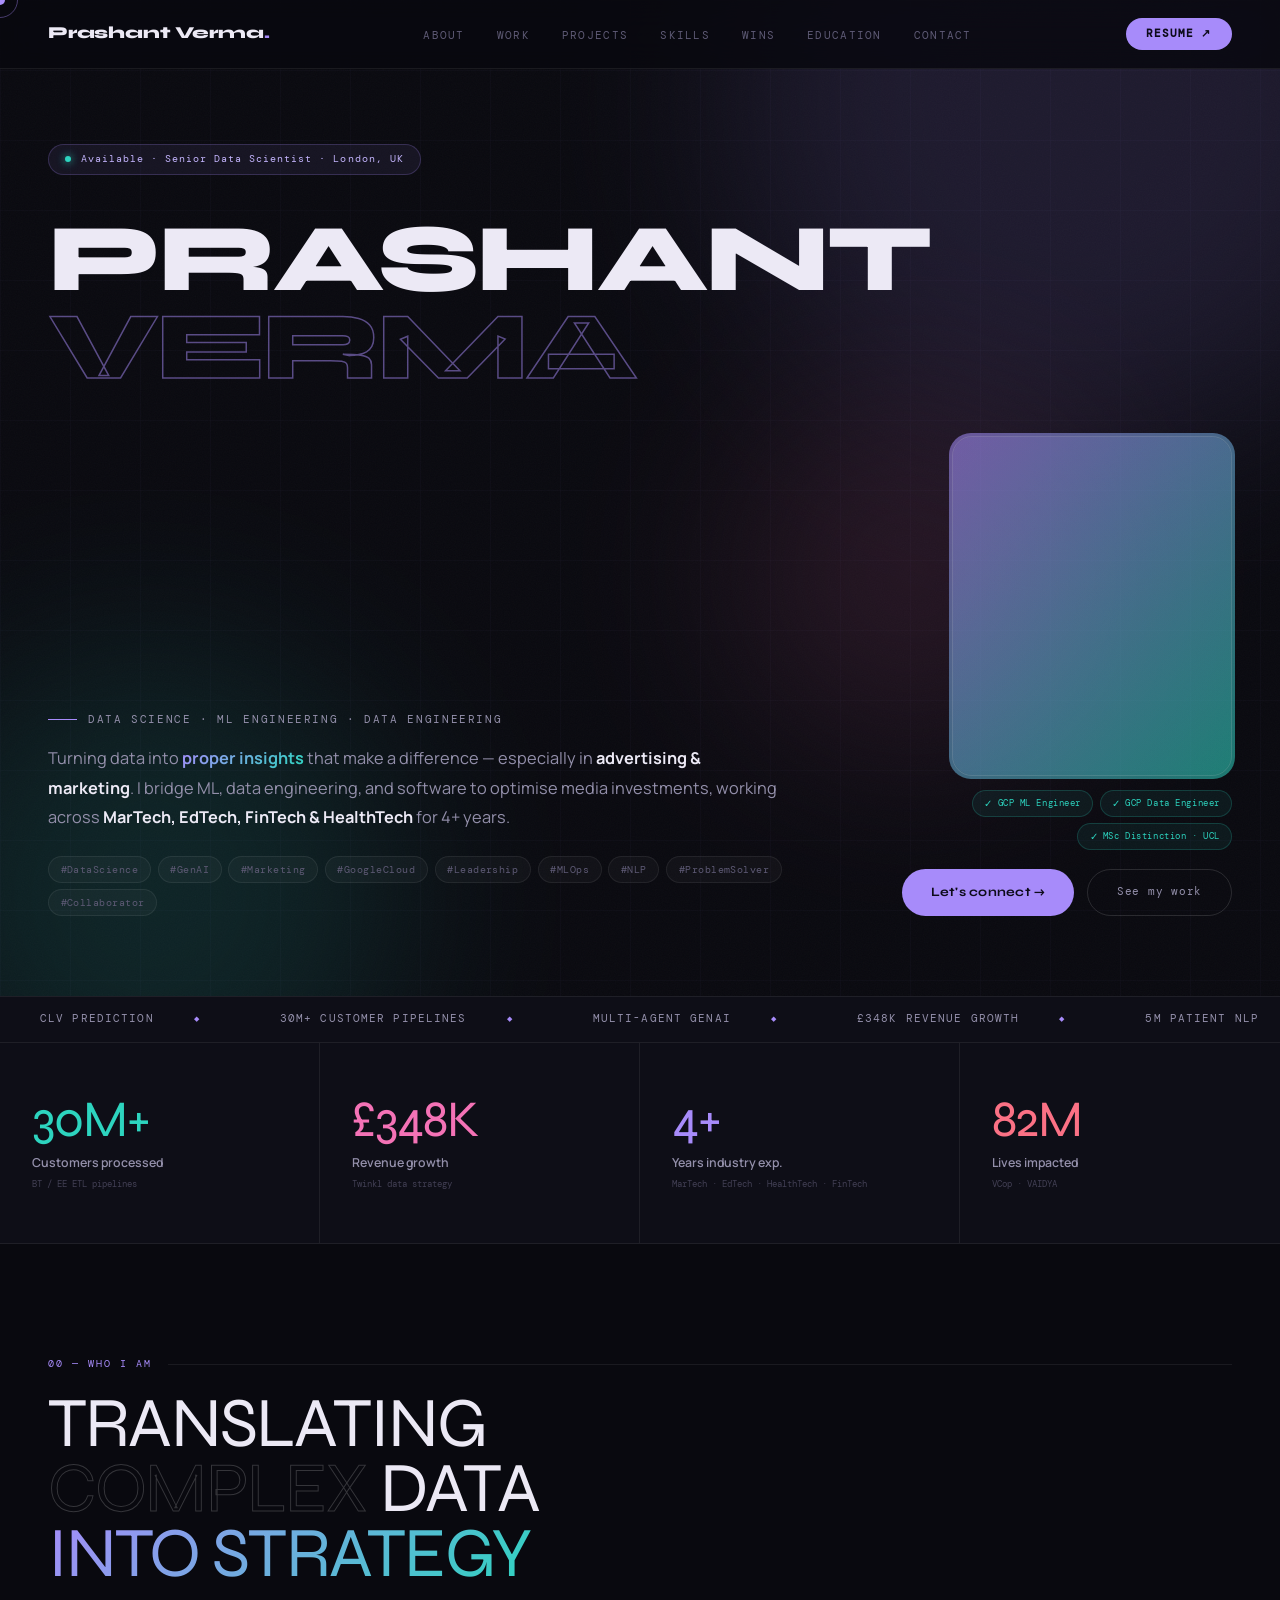
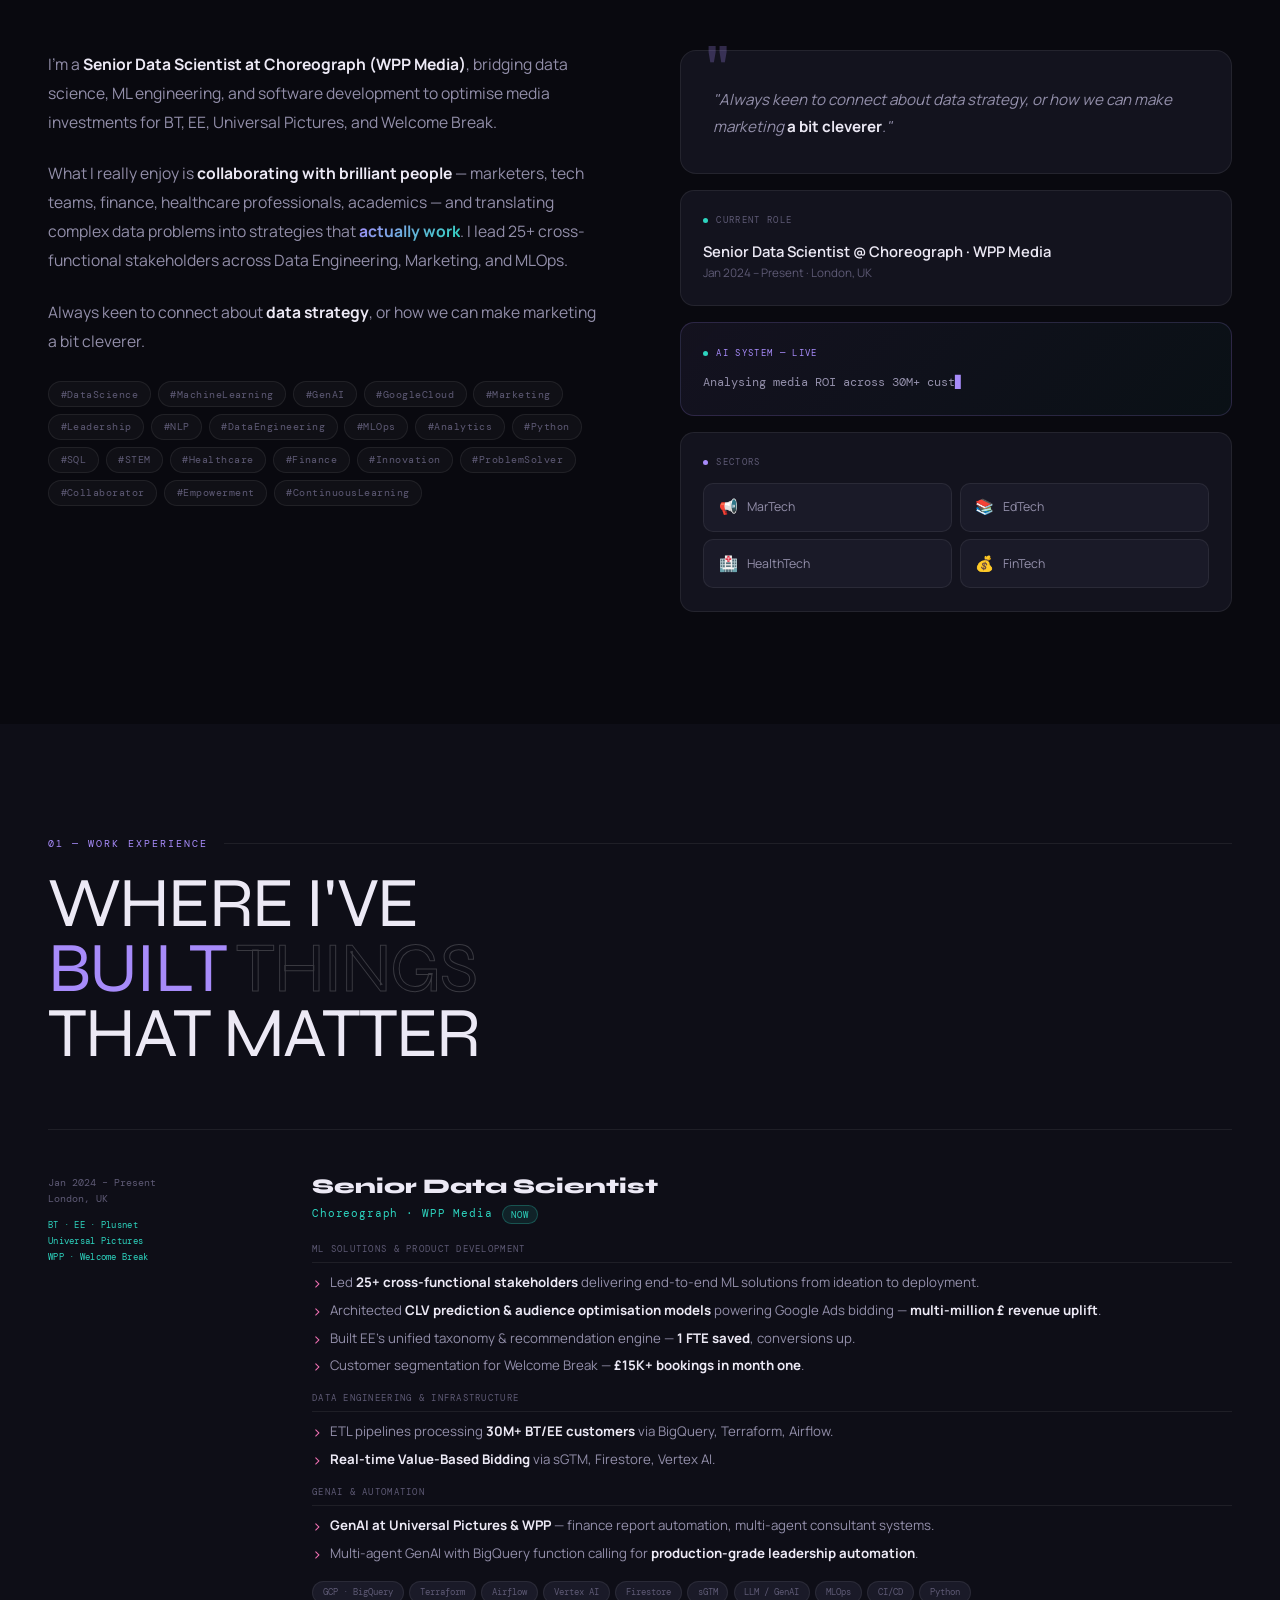
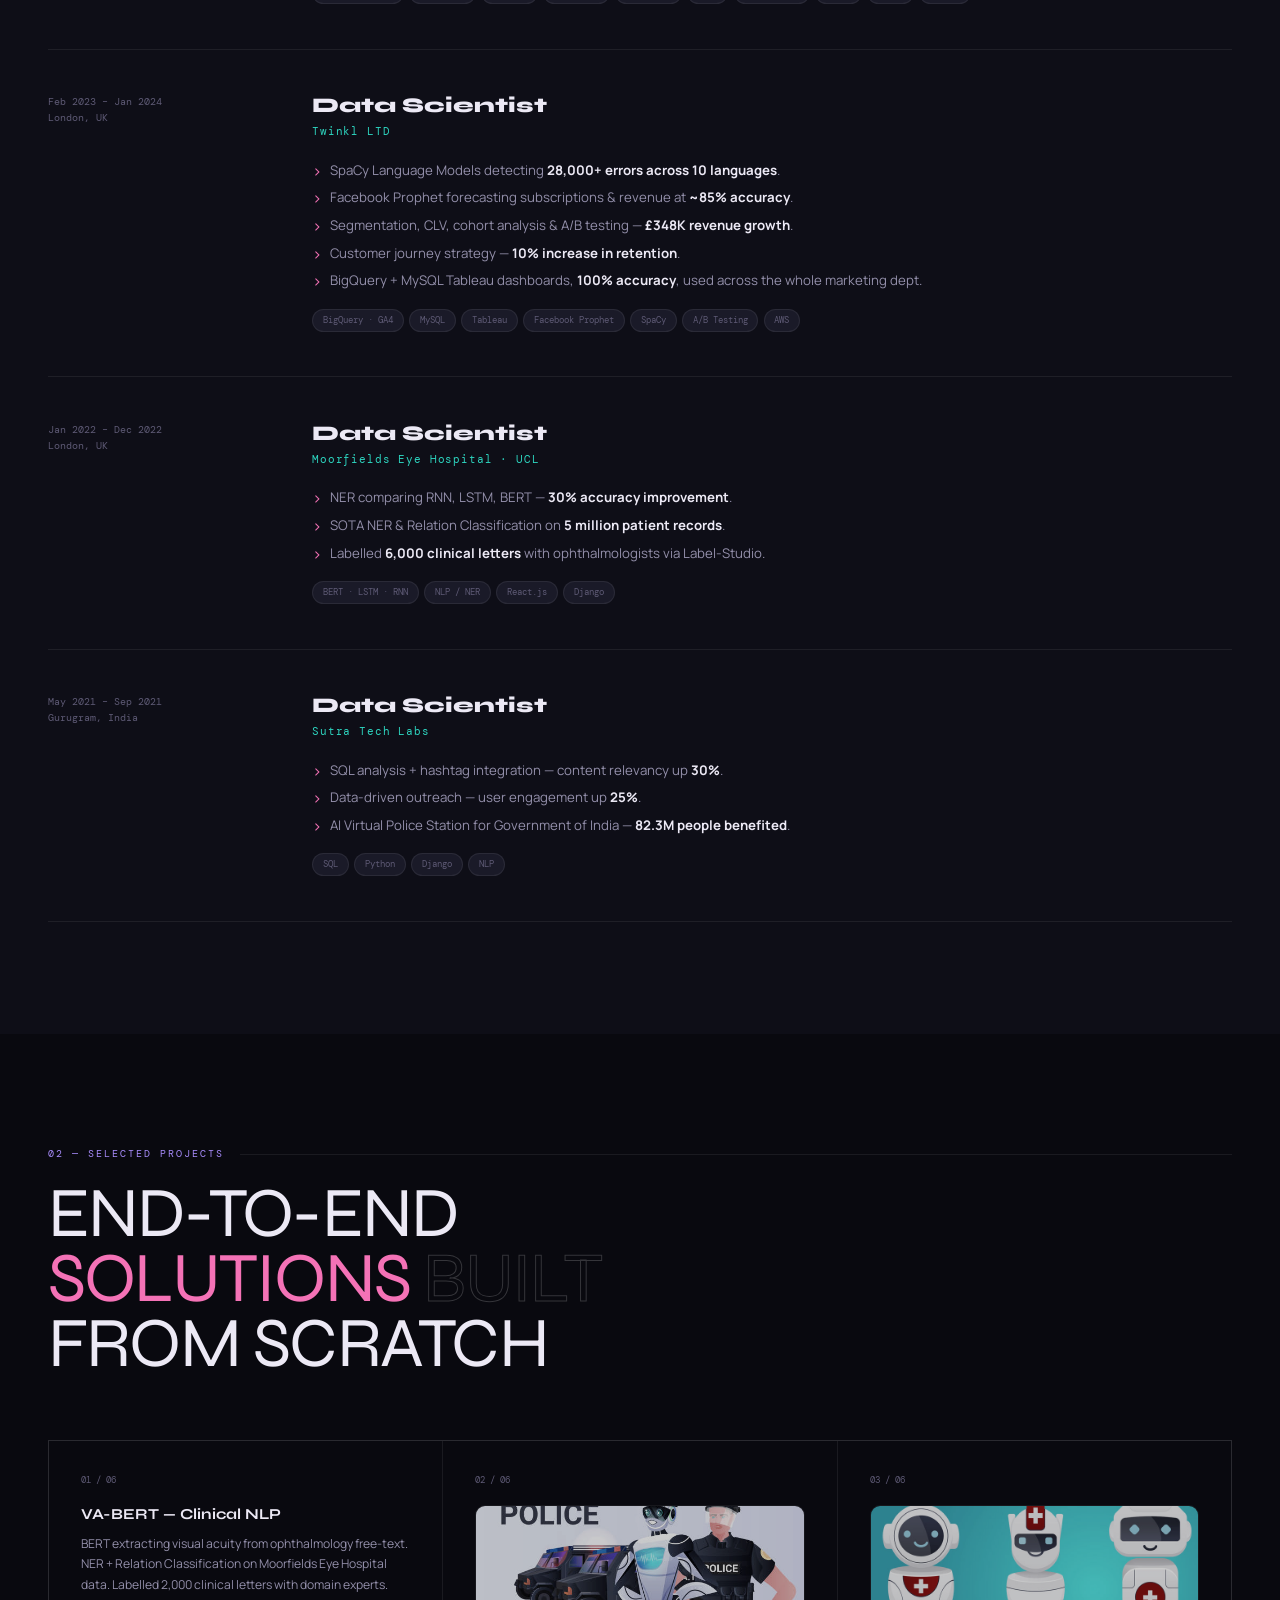
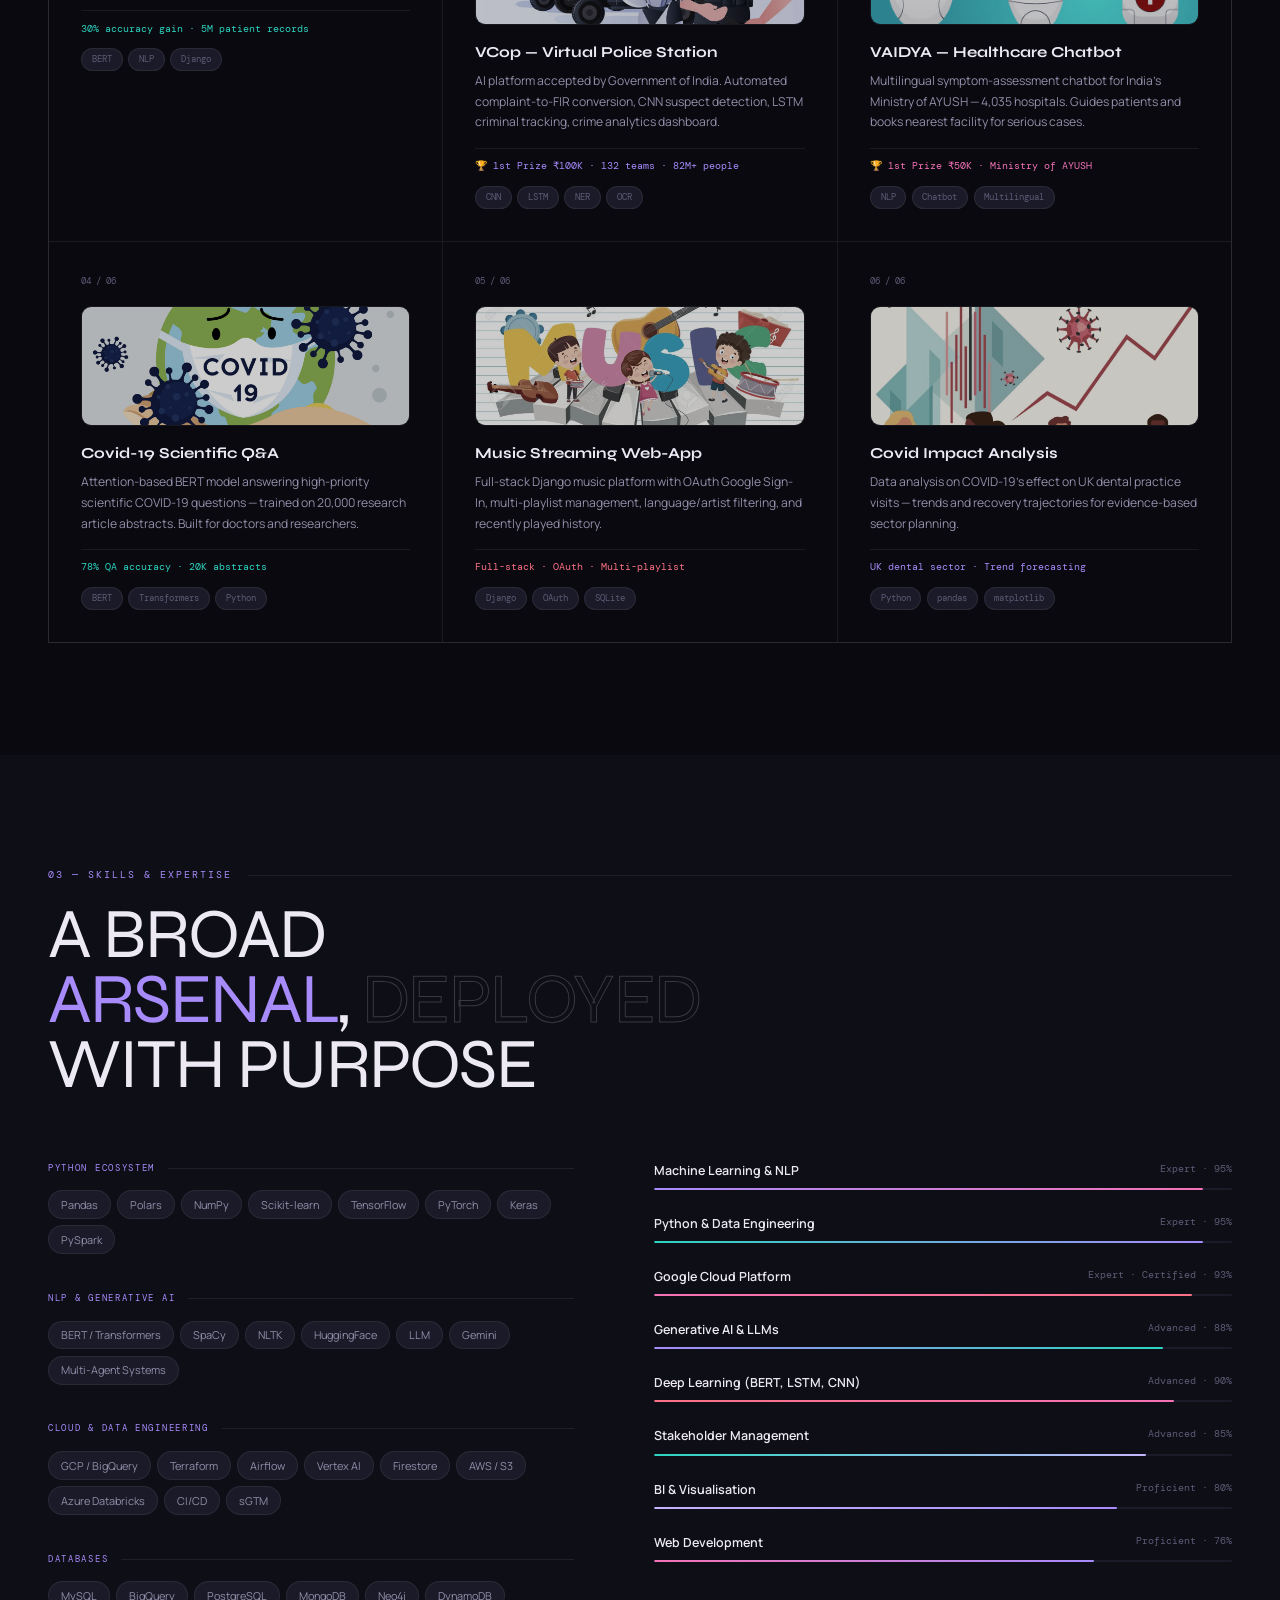
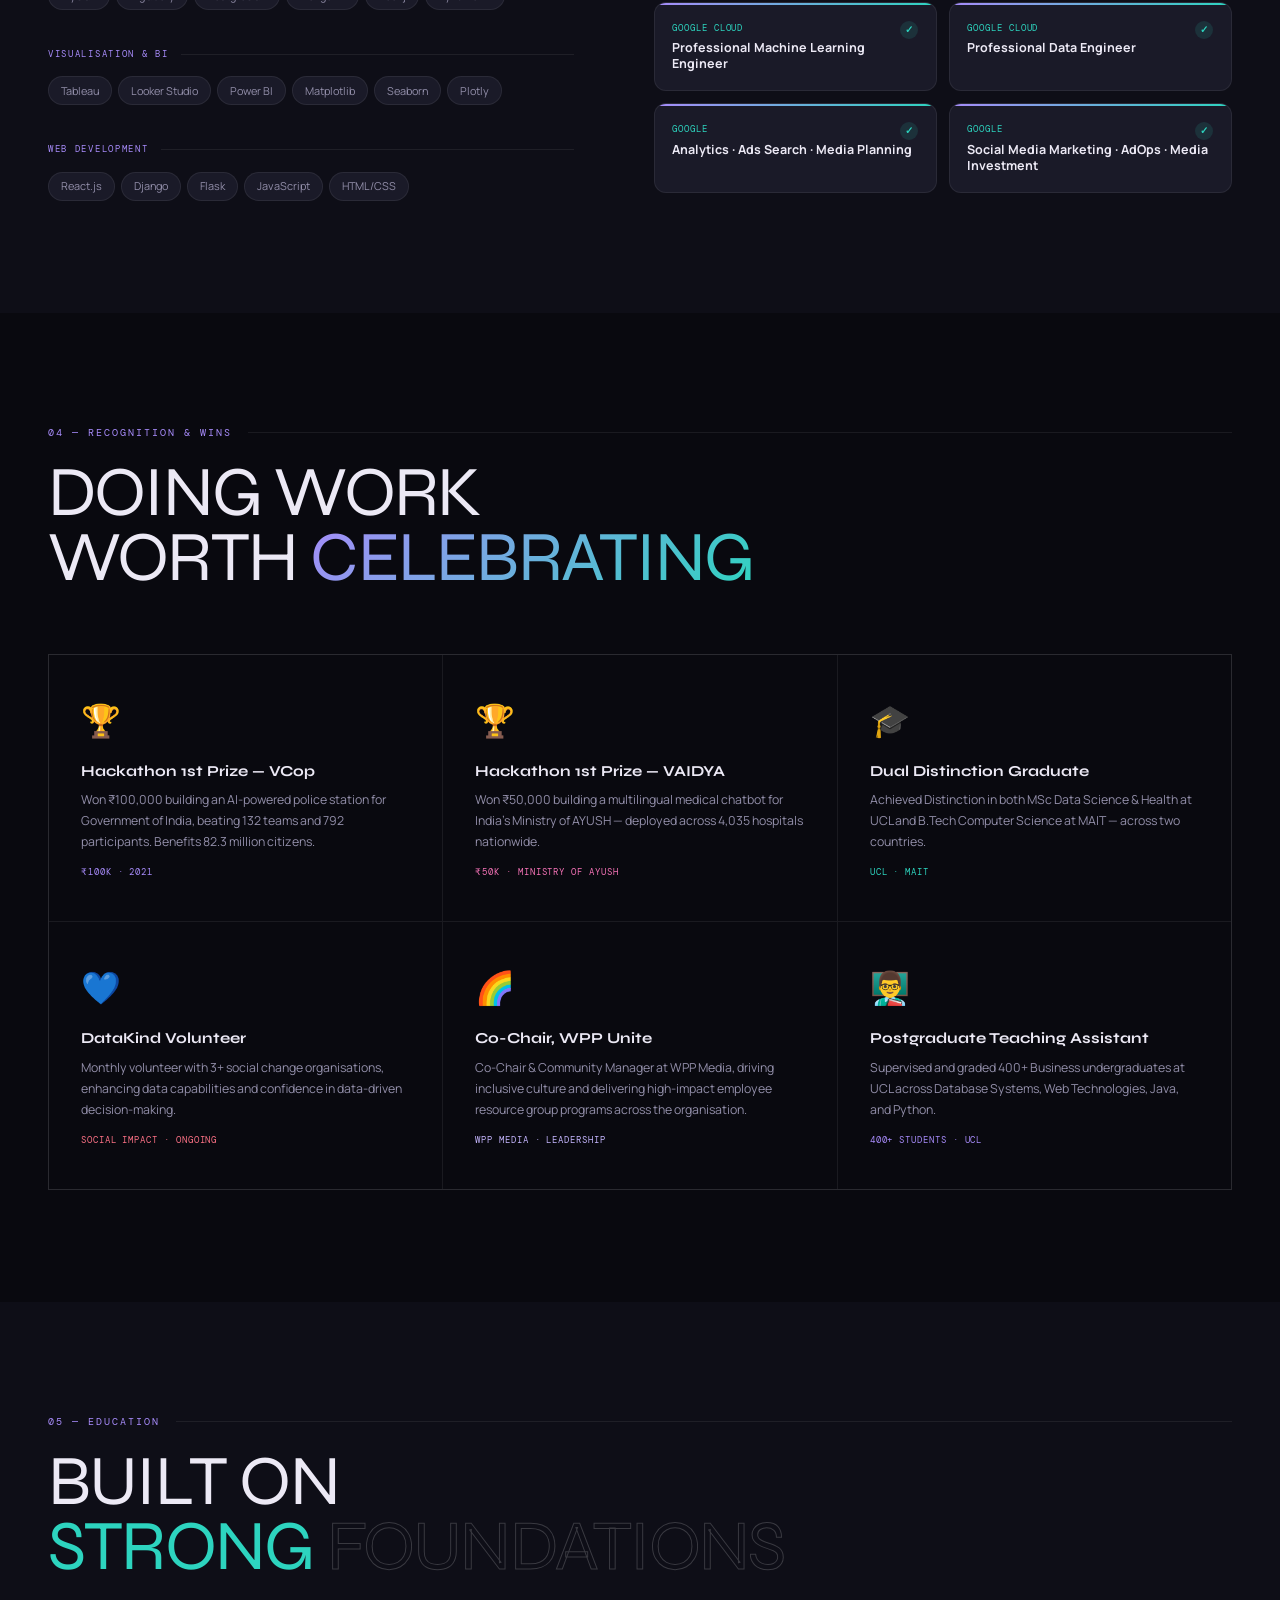
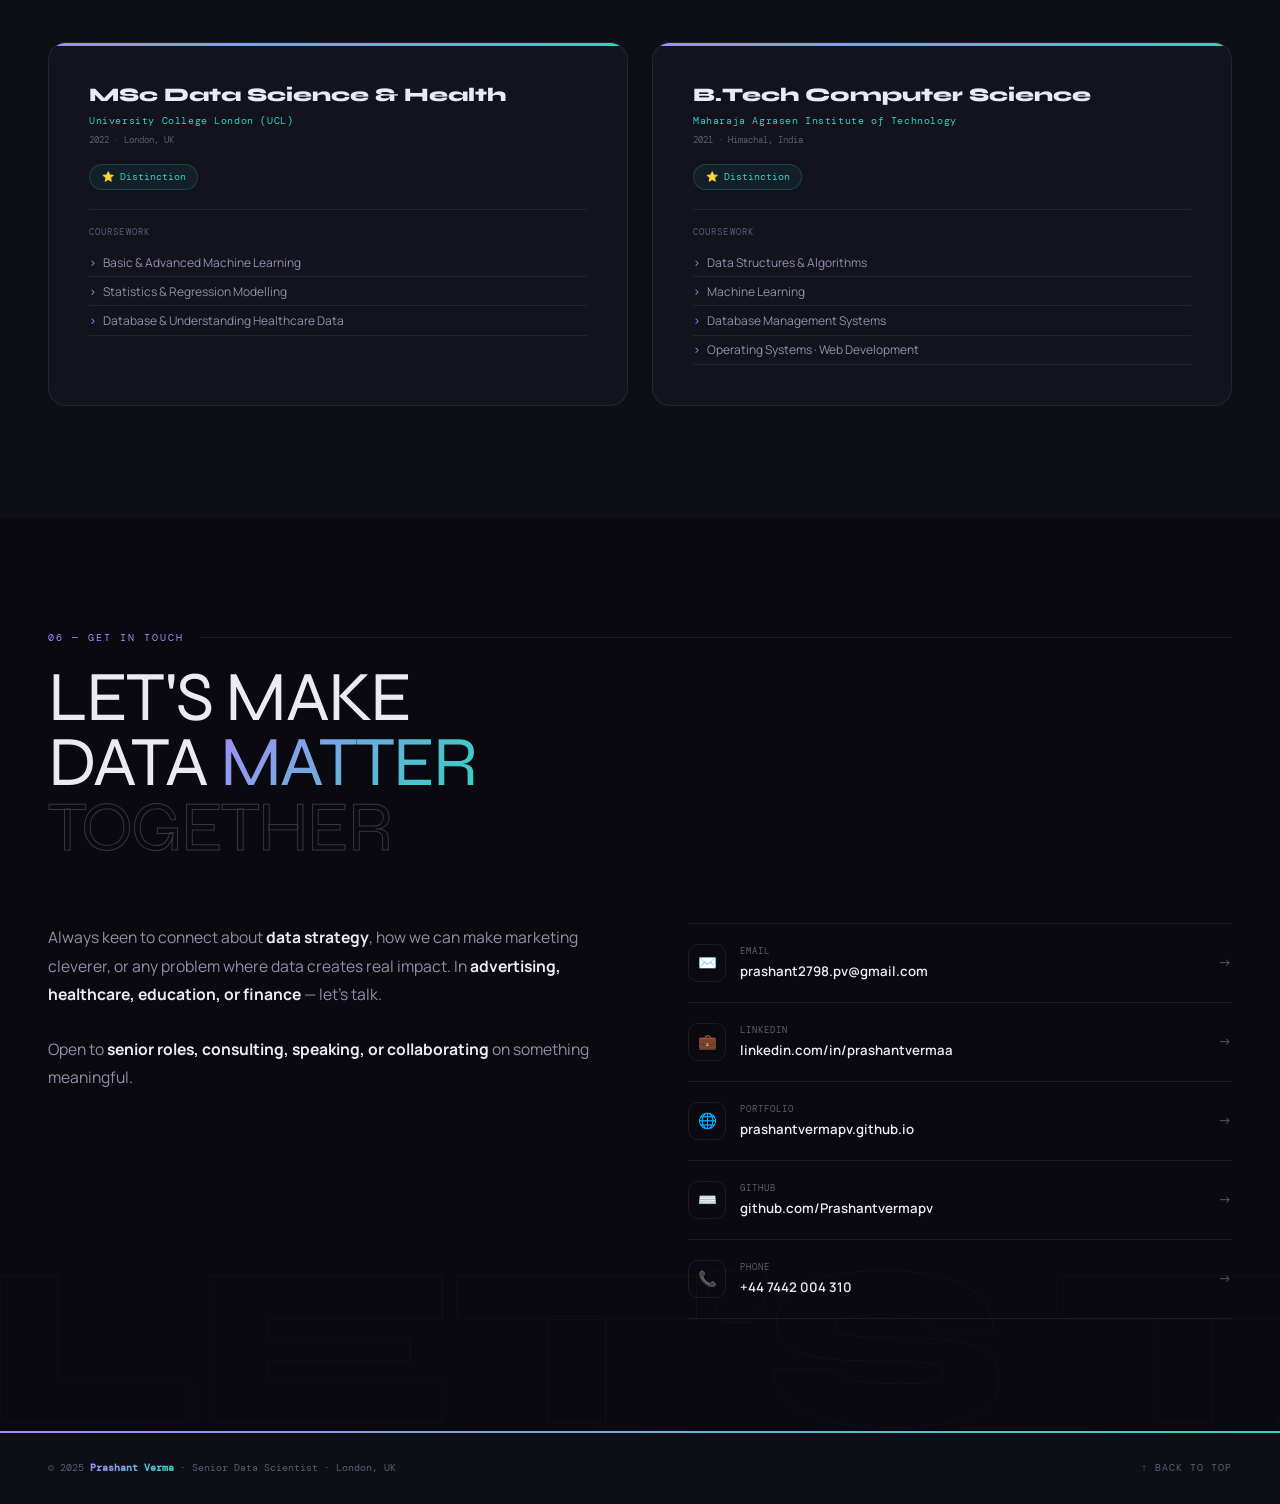
==== index.html @ 08dcd759 "feat: new design on personal portfolio" ====
<!DOCTYPE html>
<html lang="en">
<head>
<meta charset="UTF-8">
<meta name="viewport" content="width=device-width, initial-scale=1.0">
<title>Prashant Verma — Senior Data Scientist</title>
<link rel="preconnect" href="https://fonts.googleapis.com">
<link href="https://fonts.googleapis.com/css2?family=Clash+Display:wght@400;500;600;700&family=Satoshi:wght@300;400;500;700&family=DM+Mono:ital,wght@0,300;0,400;1,300&display=swap" rel="stylesheet">
<!-- Fallback fonts -->
<link href="https://fonts.googleapis.com/css2?family=Manrope:wght@300;400;500;600;700;800&family=Syne:wght@700;800&display=swap" rel="stylesheet">
<style>
/* ── RESET & VARS ── */
*,*::before,*::after{box-sizing:border-box;margin:0;padding:0}
:root{
  /* cool queer palette — no rainbow, just vibes */
  --bg:      #09090f;
  --bg1:     #0e0e17;
  --bg2:     #13131e;
  --bg3:     #1a1a28;
  --line:    rgba(255,255,255,0.07);
  --line2:   rgba(255,255,255,0.13);
  --text:    #ece9f5;
  --muted:   #5e5a75;
  --muted2:  #938faa;

  /* the palette — confident, queer, not loud */
  --violet:  #a78bfa;  /* soft lavender */
  --pink:    #f472b6;  /* hot pink */
  --teal:    #2dd4bf;  /* queer teal */
  --coral:   #fb7185;  /* soft coral */
  --lilac:   #c4b5fd;  /* lighter violet */

  /* gradient accent — violet to teal */
  --grad: linear-gradient(135deg, #a78bfa, #2dd4bf);
  --grad-h: linear-gradient(135deg, #f472b6, #a78bfa);
  --grad-diag: linear-gradient(135deg, #a78bfa 0%, #f472b6 50%, #2dd4bf 100%);
}
html{scroll-behavior:smooth}
body{background:var(--bg);color:var(--text);font-family:'Manrope',sans-serif;font-size:.9rem;line-height:1.6;overflow-x:hidden;cursor:none}
a{text-decoration:none;color:inherit}
img{display:block}
::selection{background:rgba(167,139,250,.25);color:var(--text)}

/* ── CURSOR ── */
#cur{position:fixed;width:10px;height:10px;border-radius:50%;background:var(--violet);pointer-events:none;z-index:9999;transform:translate(-50%,-50%);transition:width .25s,height .25s;mix-blend-mode:screen}
#cur-r{position:fixed;width:36px;height:36px;border:1.5px solid rgba(167,139,250,.4);border-radius:50%;pointer-events:none;z-index:9998;transform:translate(-50%,-50%);transition:transform .12s ease,width .3s,height .3s}
body:has(a:hover) #cur{width:16px;height:16px;background:var(--pink)}
body:has(a:hover) #cur-r{width:50px;height:50px;border-color:rgba(244,114,182,.5)}

/* ── NAV ── */
nav{position:fixed;top:0;left:0;right:0;z-index:500;display:flex;align-items:center;justify-content:space-between;padding:1.1rem 3rem;background:rgba(9,9,15,.85);backdrop-filter:blur(20px) saturate(1.6);border-bottom:1px solid var(--line)}
.nav-logo{font-family:'Syne',sans-serif;font-size:1.05rem;font-weight:800;letter-spacing:-.01em;color:var(--text)}
.nav-logo .dot{color:var(--violet)}
.nav-links{display:flex;gap:2rem;list-style:none}
.nav-links a{font-family:'DM Mono',monospace;font-size:.67rem;letter-spacing:.12em;text-transform:uppercase;color:var(--muted);transition:color .2s}
.nav-links a:hover,.nav-links a.active{color:var(--violet)}
.nav-cta{background:var(--violet);color:#0d0b1a;padding:.48rem 1.3rem;border-radius:100px;font-family:'DM Mono',monospace;font-size:.67rem;font-weight:600;letter-spacing:.08em;text-transform:uppercase;transition:all .25s}
.nav-cta:hover{background:var(--pink);box-shadow:0 0 24px rgba(244,114,182,.35)}

/* ── HERO ── */
#hero{min-height:100vh;position:relative;overflow:hidden;display:flex;flex-direction:column;justify-content:center;padding:9rem 3rem 5rem}

/* subtle grid */
.h-grid{position:absolute;inset:0;background-image:linear-gradient(rgba(167,139,250,.025) 1px,transparent 1px),linear-gradient(90deg,rgba(167,139,250,.025) 1px,transparent 1px);background-size:70px 70px;pointer-events:none}

/* atmospheric blobs — soft & tasteful */
.blob{position:absolute;border-radius:50%;filter:blur(100px);opacity:.13;pointer-events:none;animation:blobD 12s ease-in-out infinite}
.b1{width:700px;height:700px;background:var(--violet);top:-250px;right:-150px;animation-delay:0s}
.b2{width:500px;height:500px;background:var(--teal);bottom:-150px;left:-100px;animation-delay:-5s}
.b3{width:350px;height:350px;background:var(--pink);top:40%;right:15%;animation-delay:-8s}
@keyframes blobD{0%,100%{transform:translate(0,0) scale(1)}40%{transform:translate(20px,-15px) scale(1.04)}70%{transform:translate(-10px,18px) scale(.97)}}

/* noise texture */
.h-noise{position:absolute;inset:0;pointer-events:none;opacity:.03;background-image:url("data:image/svg+xml,%3Csvg xmlns='http://www.w3.org/2000/svg' width='200' height='200'%3E%3Cfilter id='n'%3E%3CfeTurbulence type='fractalNoise' baseFrequency='.85' numOctaves='4' stitchTiles='stitch'/%3E%3C/filter%3E%3Crect width='200' height='200' filter='url(%23n)'/%3E%3C/svg%3E")}

.hero-inner{position:relative;z-index:2;max-width:1200px}

/* status chip */
.status-chip{display:inline-flex;align-items:center;gap:.6rem;background:rgba(167,139,250,.08);border:1px solid rgba(167,139,250,.22);color:var(--lilac);padding:.38rem 1rem;border-radius:100px;font-family:'DM Mono',monospace;font-size:.64rem;letter-spacing:.1em;margin-bottom:2.5rem;opacity:0;animation:fadeUp .6s .1s ease forwards}
.status-dot{width:6px;height:6px;border-radius:50%;background:var(--teal);box-shadow:0 0 8px var(--teal);animation:sdot 2s infinite}
@keyframes sdot{0%,100%{box-shadow:0 0 6px var(--teal)}50%{box-shadow:0 0 18px var(--teal),0 0 28px rgba(45,212,191,.2)}}

/* hero name */
.hero-name{font-family:'Syne',sans-serif;font-size:clamp(3rem, 7.5vw, 7.5rem);font-weight:800;line-height:.92;letter-spacing:-.03em;opacity:0;animation:fadeUp .7s .18s ease forwards}
.hn-solid{display:block;color:var(--text)}
.hn-outline{display:block;color:transparent;-webkit-text-stroke:1.5px rgba(167,139,250,.5)}

/* descriptor */
.hero-desc-row{display:grid;grid-template-columns:1fr 380px;gap:4rem;align-items:end;margin-top:2.8rem;opacity:0;animation:fadeUp .7s .32s ease forwards}
.hero-desc .mono-label{font-family:'DM Mono',monospace;font-size:.68rem;letter-spacing:.15em;text-transform:uppercase;color:var(--muted2);margin-bottom:1rem;display:flex;align-items:center;gap:.7rem}
.hero-desc .mono-label::before{content:'';width:1.8rem;height:1px;background:var(--violet)}
.hero-desc p{font-size:1.02rem;line-height:1.8;color:var(--muted2)}
.hero-desc p strong{color:var(--text);font-weight:700}
.grad-text{background:var(--grad);-webkit-background-clip:text;-webkit-text-fill-color:transparent;background-clip:text;font-weight:700}

.hero-tags{display:flex;flex-wrap:wrap;gap:.42rem;margin-top:1.5rem}
.htag{background:rgba(255,255,255,.03);border:1px solid var(--line);color:var(--muted);padding:.27rem .72rem;border-radius:100px;font-family:'DM Mono',monospace;font-size:.61rem;letter-spacing:.05em;transition:all .2s;cursor:default}
.htag:hover{border-color:rgba(167,139,250,.35);color:var(--violet);background:rgba(167,139,250,.05)}

/* hero right */
.hero-right{display:flex;flex-direction:column;gap:.9rem;align-items:flex-end}
.photo-wrap{position:relative;width:280px}
.photo-frame{width:280px;height:340px;border-radius:20px;overflow:hidden;border:1px solid var(--line2);position:relative}
.photo-frame::after{content:'';position:absolute;inset:0;background:linear-gradient(135deg,rgba(167,139,250,.1),rgba(45,212,191,.06));pointer-events:none;border-radius:20px}
.photo-frame img{width:100%;height:100%;object-fit:cover;filter:saturate(1.05) contrast(1.05)}
/* floating accent border */
.photo-accent{position:absolute;inset:-3px;border-radius:22px;background:var(--grad);z-index:-1;opacity:.55}

.cert-row{display:flex;flex-wrap:wrap;gap:.4rem;justify-content:flex-end;max-width:280px}
.cchip{background:rgba(45,212,191,.07);border:1px solid rgba(45,212,191,.2);color:var(--teal);padding:.27rem .7rem;border-radius:100px;font-family:'DM Mono',monospace;font-size:.59rem;letter-spacing:.06em;display:flex;align-items:center;gap:.3rem}
.cchip::before{content:'✓';color:var(--teal);font-size:.62rem}

.hero-ctas{display:flex;gap:.8rem;margin-top:.3rem}
.btn-v{background:var(--violet);color:#0d0b1a;padding:.82rem 1.8rem;border-radius:100px;font-family:'Syne',sans-serif;font-size:.8rem;font-weight:700;letter-spacing:.02em;transition:all .3s}
.btn-v:hover{background:var(--pink);box-shadow:0 0 36px rgba(244,114,182,.4);transform:translateY(-2px)}
.btn-ghost{border:1px solid var(--line2);color:var(--muted2);padding:.82rem 1.8rem;border-radius:100px;font-family:'DM Mono',monospace;font-size:.68rem;letter-spacing:.07em;transition:all .22s}
.btn-ghost:hover{border-color:rgba(167,139,250,.4);color:var(--violet)}

/* ── TICKER ── */
.ticker-wrap{overflow:hidden;border-top:1px solid var(--line);border-bottom:1px solid var(--line);background:var(--bg1);padding:.85rem 0}
.ticker-track{display:flex;white-space:nowrap;animation:tickerA 32s linear infinite}
.tick{font-family:'DM Mono',monospace;font-size:.7rem;letter-spacing:.1em;text-transform:uppercase;padding:0 2.5rem;color:var(--muted2);display:flex;align-items:center;gap:2.5rem}
.tick-sep{color:var(--violet);font-size:.45rem}
@keyframes tickerA{from{transform:translateX(0)}to{transform:translateX(-50%)}}

/* ── STATS ── */
#stats{display:grid;grid-template-columns:repeat(4,1fr);background:var(--bg1);border-bottom:1px solid var(--line)}
.s-box{padding:3.2rem 2rem;border-right:1px solid var(--line);position:relative;overflow:hidden;transition:background .3s}
.s-box:last-child{border-right:none}
.s-box:hover{background:var(--bg2)}
.s-box::after{content:'';position:absolute;bottom:0;left:0;right:0;height:2px;transform:scaleX(0);transform-origin:left;transition:transform .45s cubic-bezier(.16,1,.3,1)}
.s-box:nth-child(1)::after{background:var(--teal)}
.s-box:nth-child(2)::after{background:var(--pink)}
.s-box:nth-child(3)::after{background:var(--violet)}
.s-box:nth-child(4)::after{background:var(--coral)}
.s-box:hover::after{transform:scaleX(1)}
.s-n{font-family:'Syne',sans-serif;font-size:3.2rem;line-height:1;margin-bottom:.5rem;letter-spacing:-.02em}
.s-box:nth-child(1) .s-n{color:var(--teal)}
.s-box:nth-child(2) .s-n{color:var(--pink)}
.s-box:nth-child(3) .s-n{color:var(--violet)}
.s-box:nth-child(4) .s-n{color:var(--coral)}
.s-l{font-size:.77rem;color:var(--muted2);font-weight:600}
.s-d{font-family:'DM Mono',monospace;font-size:.59rem;color:var(--muted);margin-top:.25rem;opacity:.65}

/* ── SECTIONS ── */
section{padding:7rem 3rem;position:relative;z-index:1}
.sec-label{font-family:'DM Mono',monospace;font-size:.63rem;letter-spacing:.2em;text-transform:uppercase;color:var(--violet);display:flex;align-items:center;gap:1rem;margin-bottom:1.2rem}
.sec-label::after{content:'';flex:1;height:1px;background:var(--line)}
.sec-title{font-family:'Syne',sans-serif;font-size:clamp(2.2rem,5.5vw,5rem);font-weight:200;line-height:.92;letter-spacing:-.025em;margin-bottom:4rem}
.sec-title .hollow{color:transparent;-webkit-text-stroke:1px rgba(255,255,255,.18)}
.sec-title .vc{color:var(--violet)}
.sec-title .pc{color:var(--pink)}
.sec-title .tc{color:var(--teal)}
.sec-title .cc{color:var(--coral)}
.sec-title .gt{background:var(--grad);-webkit-background-clip:text;-webkit-text-fill-color:transparent;background-clip:text}

/* ── ABOUT ── */
#about{background:var(--bg)}
.about-layout{display:grid;grid-template-columns:1fr 1fr;gap:5rem}
.about-text p{font-size:.98rem;line-height:1.85;color:var(--muted2);margin-bottom:1.4rem}
.about-text p strong{color:var(--text);font-weight:700}
.about-text p .gt{background:var(--grad);-webkit-background-clip:text;-webkit-text-fill-color:transparent;background-clip:text;font-weight:700}
.a-tags{display:flex;flex-wrap:wrap;gap:.42rem;margin-top:1.6rem}
.atag{background:rgba(255,255,255,.03);border:1px solid var(--line);color:var(--muted);padding:.27rem .72rem;border-radius:100px;font-family:'DM Mono',monospace;font-size:.61rem;letter-spacing:.05em;transition:all .2s;cursor:default}
.atag:hover{border-color:rgba(167,139,250,.35);color:var(--violet);background:rgba(167,139,250,.05)}

.about-right{display:flex;flex-direction:column;gap:1rem}

/* quote card */
.q-card{border-radius:16px;padding:2rem;background:var(--bg2);border:1px solid var(--line);position:relative;transition:border-color .3s}
.q-card:hover{border-color:rgba(167,139,250,.25)}
.q-card::before{content:'"';position:absolute;top:-1.2rem;left:1.5rem;font-family:'Syne',sans-serif;font-size:5rem;line-height:1;color:var(--violet);opacity:.25}
.q-text{font-size:.95rem;color:var(--muted2);line-height:1.75;font-style:italic;padding-top:.3rem}
.q-text strong{color:var(--text);font-style:normal;font-weight:700}

/* info card */
.i-card{background:var(--bg2);border:1px solid var(--line);border-radius:14px;padding:1.4rem;transition:border-color .3s}
.i-card:hover{border-color:var(--line2)}
.i-label{font-family:'DM Mono',monospace;font-size:.59rem;letter-spacing:.14em;text-transform:uppercase;color:var(--muted);margin-bottom:.75rem;display:flex;align-items:center;gap:.5rem}
.i-dot{width:5px;height:5px;border-radius:50%}
.i-val{font-size:.92rem;color:var(--text);font-weight:600;line-height:1.5}
.i-val small{color:var(--muted);font-size:.73rem;font-weight:400;display:block;margin-top:.2rem}

/* AI typewriter card */
.ai-card{background:linear-gradient(135deg,rgba(167,139,250,.07),rgba(45,212,191,.04));border:1px solid rgba(167,139,250,.18);border-radius:14px;padding:1.4rem}
.ai-label{font-family:'DM Mono',monospace;font-size:.59rem;letter-spacing:.14em;text-transform:uppercase;color:var(--violet);margin-bottom:.75rem;display:flex;align-items:center;gap:.5rem}
.ai-pulse{width:5px;height:5px;border-radius:50%;background:var(--teal);animation:sdot 2s infinite}
.ai-text{font-family:'DM Mono',monospace;font-size:.75rem;color:var(--muted2);line-height:1.65}
.ai-cursor{color:var(--violet);animation:cur-blink .9s infinite}
@keyframes cur-blink{0%,100%{opacity:1}50%{opacity:0}}

/* ind pills */
.ind-grid{display:grid;grid-template-columns:1fr 1fr;gap:.45rem;margin-top:.75rem}
.ind-p{background:var(--bg3);border:1px solid var(--line);border-radius:10px;padding:.72rem .9rem;font-size:.77rem;color:var(--muted2);display:flex;align-items:center;gap:.55rem;transition:all .2s}
.ind-p:hover{border-color:var(--line2);color:var(--text)}
.ind-i{font-size:.95rem}

/* ── EXPERIENCE ── */
#experience{background:var(--bg1)}
.exp-list{display:flex;flex-direction:column}
.exp-card{display:grid;grid-template-columns:200px 1fr;gap:4rem;padding:2.8rem 0;border-bottom:1px solid var(--line);position:relative}
.exp-card:first-child{border-top:1px solid var(--line)}
.exp-card::before{content:'';position:absolute;left:-3rem;top:0;bottom:0;width:2px;background:var(--grad);transform:scaleY(0);transform-origin:top;transition:transform .4s cubic-bezier(.16,1,.3,1)}
.exp-card:hover::before{transform:scaleY(1)}
.exp-period{font-family:'DM Mono',monospace;font-size:.62rem;color:var(--muted);line-height:1.6;margin-bottom:.4rem}
.exp-clients{font-family:'DM Mono',monospace;font-size:.59rem;color:var(--teal);margin-top:.6rem;line-height:1.7;letter-spacing:.03em}
.exp-role{font-family:'Syne',sans-serif;font-size:1.3rem;font-weight:800;line-height:1.2;margin-bottom:.3rem;transition:color .3s}
.exp-card:hover .exp-role{color:var(--violet)}
.exp-co{font-family:'DM Mono',monospace;font-size:.66rem;letter-spacing:.08em;color:var(--teal);margin-bottom:1.1rem;display:flex;align-items:center;gap:.6rem}
.now-chip{background:rgba(45,212,191,.1);border:1px solid rgba(45,212,191,.28);color:var(--teal);padding:.1rem .5rem;border-radius:100px;font-size:.56rem;letter-spacing:.1em}
.exp-sh{font-family:'DM Mono',monospace;font-size:.57rem;letter-spacing:.14em;text-transform:uppercase;color:var(--muted);border-bottom:1px solid var(--line);padding-bottom:.35rem;margin:.85rem 0 .5rem}
.exp-pts{list-style:none}
.exp-pts li{padding-left:1.1rem;position:relative;color:var(--muted2);font-size:.83rem;line-height:1.75;margin-bottom:.28rem}
.exp-pts li::before{content:'›';position:absolute;left:0;color:var(--pink);font-size:1rem;line-height:1.6}
.exp-pts li strong{color:var(--text);font-weight:700}
.exp-tags{display:flex;flex-wrap:wrap;gap:.32rem;margin-top:1rem}
.etag{background:var(--bg3);border:1px solid var(--line);color:var(--muted);padding:.18rem .62rem;border-radius:100px;font-family:'DM Mono',monospace;font-size:.59rem;transition:all .2s}
.etag:hover{border-color:rgba(167,139,250,.35);color:var(--violet)}

/* ── PROJECTS ── */
#projects{background:var(--bg)}
.proj-grid{display:grid;grid-template-columns:repeat(3,1fr);gap:1px;background:var(--line);border:1px solid var(--line)}
.proj-card{background:var(--bg);padding:2rem;position:relative;overflow:hidden;transition:background .3s}
.proj-card:hover{background:var(--bg2)}
.proj-card::after{content:'';position:absolute;bottom:0;left:0;right:0;height:2px;background:var(--grad);transform:scaleX(0);transform-origin:left;transition:transform .4s cubic-bezier(.16,1,.3,1)}
.proj-card:hover::after{transform:scaleX(1)}
.proj-n{font-family:'DM Mono',monospace;font-size:.58rem;color:var(--muted);margin-bottom:1.1rem;display:block}
.proj-img{width:100%;height:120px;object-fit:cover;border-radius:10px;border:1px solid var(--line);margin-bottom:1.1rem;filter:saturate(.6) brightness(.8);transition:filter .4s}
.proj-card:hover .proj-img{filter:saturate(1.05) brightness(.95)}
.proj-title{font-family:'Syne',sans-serif;font-size:.95rem;font-weight:700;margin-bottom:.55rem;line-height:1.3}
.proj-desc{font-size:.76rem;color:var(--muted2);line-height:1.7;margin-bottom:.9rem}
.proj-win{font-family:'DM Mono',monospace;font-size:.62rem;border-top:1px solid var(--line);padding-top:.6rem}
.pw-t{color:var(--teal)}.pw-p{color:var(--pink)}.pw-v{color:var(--violet)}.pw-c{color:var(--coral)}

/* ── SKILLS ── */
#skills{background:var(--bg1)}
.skills-layout{display:grid;grid-template-columns:1fr 1.1fr;gap:5rem}
.sg-groups{display:flex;flex-direction:column;gap:2.3rem}
.sg-head{font-family:'DM Mono',monospace;font-size:.59rem;letter-spacing:.18em;text-transform:uppercase;color:var(--violet);margin-bottom:.9rem;display:flex;align-items:center;gap:.8rem}
.sg-head::after{content:'';flex:1;height:1px;background:var(--line)}
.sg-pills{display:flex;flex-wrap:wrap;gap:.38rem}
.sp{background:var(--bg3);border:1px solid var(--line);color:var(--muted2);padding:.3rem .75rem;border-radius:100px;font-size:.68rem;transition:all .22s}
.sp:hover{background:rgba(167,139,250,.06);border-color:rgba(167,139,250,.3);color:var(--violet)}

/* bars */
.bars{display:flex;flex-direction:column;gap:1.5rem}
.bar-head{display:flex;justify-content:space-between;margin-bottom:.45rem}
.bar-name{font-size:.78rem;font-weight:600}
.bar-pct{font-family:'DM Mono',monospace;font-size:.6rem;color:var(--muted)}
.bar-track{height:2px;background:var(--bg3);border-radius:2px;overflow:hidden}
.bar-fill{height:100%;border-radius:2px;transform-origin:left;animation:fillB 1.4s cubic-bezier(.16,1,.3,1) both}
@keyframes fillB{from{transform:scaleX(0)}to{transform:scaleX(1)}}
.bf1{background:linear-gradient(90deg,var(--violet),var(--pink))}
.bf2{background:linear-gradient(90deg,var(--teal),var(--violet))}
.bf3{background:linear-gradient(90deg,var(--pink),var(--coral))}
.bf4{background:linear-gradient(90deg,var(--violet),var(--teal))}
.bf5{background:linear-gradient(90deg,var(--coral),var(--pink))}
.bf6{background:linear-gradient(90deg,var(--teal),var(--lilac))}
.bf7{background:linear-gradient(90deg,var(--lilac),var(--violet))}
.bf8{background:linear-gradient(90deg,var(--pink),var(--violet))}

/* certs */
.certs-grid{display:grid;grid-template-columns:1fr 1fr;gap:.75rem;margin-top:2.5rem}
.cert-c{background:var(--bg3);border:1px solid var(--line);border-radius:12px;padding:1.1rem;transition:border-color .25s;position:relative;overflow:hidden}
.cert-c::before{content:'';position:absolute;top:0;left:0;right:0;height:2px;background:var(--grad)}
.cert-c:hover{border-color:rgba(45,212,191,.3)}
.cert-prov{font-family:'DM Mono',monospace;font-size:.57rem;color:var(--teal);letter-spacing:.1em;text-transform:uppercase;margin-bottom:.32rem}
.cert-name{font-size:.78rem;font-weight:700;color:var(--text);line-height:1.3}
.cert-chk{float:right;width:18px;height:18px;border-radius:50%;background:rgba(45,212,191,.12);color:var(--teal);display:flex;align-items:center;justify-content:center;font-size:.6rem;font-weight:700}

/* ── WINS ── */
#achievements{background:var(--bg)}
.wins-grid{display:grid;grid-template-columns:repeat(3,1fr);gap:1px;background:var(--line);border:1px solid var(--line)}
.win-card{background:var(--bg);padding:2.5rem 2rem;position:relative;overflow:hidden;transition:background .3s}
.win-card:hover{background:var(--bg2)}
.win-card::after{content:'';position:absolute;top:0;left:0;right:0;height:2px;transform:scaleX(0);transform-origin:left;transition:transform .4s cubic-bezier(.16,1,.3,1)}
.win-card:nth-child(1)::after{background:var(--violet)}
.win-card:nth-child(2)::after{background:var(--pink)}
.win-card:nth-child(3)::after{background:var(--teal)}
.win-card:nth-child(4)::after{background:var(--coral)}
.win-card:nth-child(5)::after{background:var(--lilac)}
.win-card:nth-child(6)::after{background:var(--violet)}
.win-card:hover::after{transform:scaleX(1)}
.win-icon{font-size:2rem;margin-bottom:1rem}
.win-title{font-family:'Syne',sans-serif;font-size:.95rem;font-weight:700;line-height:1.3;margin-bottom:.55rem}
.win-detail{font-size:.77rem;color:var(--muted2);line-height:1.7}
.win-badge{display:inline-block;margin-top:.75rem;font-family:'DM Mono',monospace;font-size:.58rem;letter-spacing:.1em;text-transform:uppercase}
.wb-v{color:var(--violet)}.wb-p{color:var(--pink)}.wb-t{color:var(--teal)}.wb-c{color:var(--coral)}.wb-l{color:var(--lilac)}

/* ── EDUCATION ── */
#education{background:var(--bg1)}
.edu-wrap{display:grid;grid-template-columns:1fr 1fr;gap:1.5rem}
.edu-card{background:var(--bg2);border:1px solid var(--line);border-radius:18px;padding:2.5rem;position:relative;overflow:hidden;transition:border-color .3s}
.edu-card:hover{border-color:rgba(167,139,250,.28)}
.edu-card::before{content:'';position:absolute;top:0;left:0;right:0;height:3px;background:var(--grad)}
.edu-deg{font-family:'Syne',sans-serif;font-size:1.2rem;font-weight:800;line-height:1.2;margin-bottom:.38rem}
.edu-uni{font-family:'DM Mono',monospace;font-size:.62rem;color:var(--teal);letter-spacing:.06em;margin-bottom:.28rem}
.edu-yr{font-family:'DM Mono',monospace;font-size:.59rem;color:var(--muted);margin-bottom:.95rem}
.edu-grade{display:inline-flex;align-items:center;gap:.38rem;background:rgba(45,212,191,.07);border:1px solid rgba(45,212,191,.2);color:var(--teal);padding:.26rem .72rem;border-radius:100px;font-family:'DM Mono',monospace;font-size:.62rem;margin-bottom:1.2rem}
.edu-courses{border-top:1px solid var(--line);padding-top:.9rem}
.edu-cl{font-family:'DM Mono',monospace;font-size:.57rem;color:var(--muted);letter-spacing:.12em;text-transform:uppercase;margin-bottom:.55rem}
.edu-ci{font-size:.75rem;color:var(--muted2);padding:.28rem 0;border-bottom:1px solid var(--line);display:flex;align-items:center;gap:.45rem}
.edu-ci::before{content:'›';color:var(--violet)}

/* ── CONTACT ── */
#contact{background:var(--bg);position:relative;overflow:hidden}
/* large ghost text */
.c-ghost{position:absolute;bottom:-2rem;left:-1rem;font-family:'Syne',sans-serif;font-size:clamp(7rem,18vw,16rem);font-weight:800;color:transparent;-webkit-text-stroke:1px rgba(167,139,250,.05);white-space:nowrap;pointer-events:none;letter-spacing:-.03em;line-height:1}
.c-inner{position:relative;z-index:2}
.c-layout{display:grid;grid-template-columns:1fr 1fr;gap:6rem;align-items:start}
.c-intro{font-size:.98rem;line-height:1.8;color:var(--muted2);margin-bottom:1.7rem}
.c-intro strong{color:var(--text)}
.cl-wrap{display:flex;flex-direction:column}
.cl-item{display:flex;align-items:center;justify-content:space-between;padding:1.25rem 0;border-bottom:1px solid var(--line);color:var(--text);transition:all .25s}
.cl-item:first-child{border-top:1px solid var(--line)}
.cl-item:hover{padding-left:.75rem}
.cl-left{display:flex;align-items:center;gap:.9rem}
.cl-icon{width:38px;height:38px;border-radius:10px;border:1px solid var(--line);display:flex;align-items:center;justify-content:center;font-size:.95rem;transition:all .25s}
.cl-item:hover .cl-icon{border-color:rgba(167,139,250,.4);background:rgba(167,139,250,.07)}
.cl-lbl{font-family:'DM Mono',monospace;font-size:.57rem;color:var(--muted);letter-spacing:.1em;text-transform:uppercase;margin-bottom:.12rem}
.cl-val{font-size:.83rem;font-weight:600}
.cl-arr{color:var(--muted);transition:all .25s;font-size:.85rem}
.cl-item:hover .cl-arr{color:var(--violet);transform:translateX(4px)}

/* ── FOOTER ── */
.f-pride{height:2px;background:var(--grad)}
footer{background:var(--bg1);padding:1.7rem 3rem;display:flex;justify-content:space-between;align-items:center}
.f-l{font-family:'DM Mono',monospace;font-size:.62rem;color:var(--muted)}
.f-name{background:var(--grad);-webkit-background-clip:text;-webkit-text-fill-color:transparent;background-clip:text;font-weight:700}
.f-r{font-family:'DM Mono',monospace;font-size:.62rem;color:var(--muted);text-transform:uppercase;letter-spacing:.1em;transition:color .2s}
.f-r:hover{color:var(--violet)}

/* ── ANIMATIONS ── */
@keyframes fadeUp{from{opacity:0;transform:translateY(24px)}to{opacity:1;transform:translateY(0)}}
.reveal{opacity:0;transform:translateY(28px);transition:opacity .7s ease,transform .7s ease}
.reveal.visible{opacity:1;transform:translateY(0)}
::-webkit-scrollbar{width:3px}::-webkit-scrollbar-track{background:var(--bg)}::-webkit-scrollbar-thumb{background:linear-gradient(var(--violet),var(--teal));border-radius:3px}

/* ── RESPONSIVE ── */
@media(max-width:960px){
  #cur,#cur-r{display:none}body{cursor:auto}
  nav{padding:1rem 1.5rem}.nav-links{display:none}
  #hero{padding:8rem 1.5rem 4rem}
  .hero-name{font-size:3.5rem}
  .hero-desc-row{grid-template-columns:1fr;gap:2rem}
  .hero-right{align-items:flex-start}
  .photo-frame{width:220px;height:280px}
  .hero-ctas{flex-direction:column}
  #stats{grid-template-columns:1fr 1fr}
  section{padding:5rem 1.5rem}
  .about-layout,.skills-layout,.c-layout{grid-template-columns:1fr;gap:3rem}
  .exp-card{grid-template-columns:1fr;gap:.8rem}
  .proj-grid{grid-template-columns:1fr 1fr}
  .wins-grid{grid-template-columns:1fr 1fr}
  .edu-wrap{grid-template-columns:1fr}
  footer{flex-direction:column;gap:1rem;padding:1.5rem;text-align:center}
}
@media(max-width:600px){.proj-grid,.wins-grid,.certs-grid,.ind-grid{grid-template-columns:1fr}.hero-name{font-size:2.6rem}}
</style>
</head>
<body>

<div id="cur"></div>
<div id="cur-r"></div>

<!-- NAV -->
<nav>
  <a class="nav-logo" href="#hero">Prashant Verma<span class="dot">.</span></a>
  <ul class="nav-links">
    <li><a href="#about">About</a></li>
    <li><a href="#experience">Work</a></li>
    <li><a href="#projects">Projects</a></li>
    <li><a href="#skills">Skills</a></li>
    <li><a href="#achievements">Wins</a></li>
    <li><a href="#education">Education</a></li>
    <li><a href="#contact">Contact</a></li>
  </ul>
  <a class="nav-cta" href="https://drive.google.com/file/d/1RV49fVIUnyiu4KvgZ_evz-Sg7XkoLZ3u/view?usp=sharing" target="_blank">Resume ↗</a>
</nav>

<!-- HERO -->
<section id="hero" style="padding:9rem 3rem 5rem;">
  <div class="h-grid"></div>
  <div class="h-noise"></div>
  <div class="blob b1"></div>
  <div class="blob b2"></div>
  <div class="blob b3"></div>

  <div class="hero-inner">
    <div class="status-chip">
      <span class="status-dot"></span>
      Available · Senior Data Scientist · London, UK
    </div>

    <h1 class="hero-name">
      <span class="hn-solid">PRASHANT</span>
      <span class="hn-outline">VERMA</span>
    </h1>

    <div class="hero-desc-row">
      <div class="hero-desc">
        <div class="mono-label">Data Science · ML Engineering · Data Engineering</div>
        <p>Turning data into <span class="grad-text">proper insights</span> that make a difference — especially in <strong>advertising & marketing</strong>. I bridge ML, data engineering, and software to optimise media investments, working across <strong>MarTech, EdTech, FinTech & HealthTech</strong> for 4+ years.</p>
        <div class="hero-tags">
          <span class="htag">#DataScience</span><span class="htag">#GenAI</span><span class="htag">#Marketing</span>
          <span class="htag">#GoogleCloud</span><span class="htag">#Leadership</span><span class="htag">#MLOps</span>
          <span class="htag">#NLP</span><span class="htag">#ProblemSolver</span><span class="htag">#Collaborator</span>
        </div>
      </div>
      <div class="hero-right">
        <div class="photo-wrap">
          <div class="photo-accent"></div>
          <div class="photo-frame">
            <img src="assets/prashant_pic.jpeg" alt="Prashant Verma" onerror="this.style.opacity=0">
          </div>
        </div>
        <div class="cert-row">
          <span class="cchip">GCP ML Engineer</span>
          <span class="cchip">GCP Data Engineer</span>
          <span class="cchip">MSc Distinction · UCL</span>
        </div>
        <div class="hero-ctas">
          <a class="btn-v" href="#contact">Let's connect →</a>
          <a class="btn-ghost" href="#experience">See my work</a>
        </div>
      </div>
    </div>
  </div>
</section>

<!-- TICKER -->
<div class="ticker-wrap">
  <div class="ticker-track">
    <span class="tick">CLV Prediction<span class="tick-sep">◆</span></span>
    <span class="tick">30M+ Customer Pipelines<span class="tick-sep">◆</span></span>
    <span class="tick">Multi-Agent GenAI<span class="tick-sep">◆</span></span>
    <span class="tick">£348K Revenue Growth<span class="tick-sep">◆</span></span>
    <span class="tick">5M Patient NLP<span class="tick-sep">◆</span></span>
    <span class="tick">Hackathon Champion ₹150K<span class="tick-sep">◆</span></span>
    <span class="tick">WPP · Twinkl · UCL · Moorfields<span class="tick-sep">◆</span></span>
    <span class="tick">CLV Prediction<span class="tick-sep">◆</span></span>
    <span class="tick">30M+ Customer Pipelines<span class="tick-sep">◆</span></span>
    <span class="tick">Multi-Agent GenAI<span class="tick-sep">◆</span></span>
    <span class="tick">£348K Revenue Growth<span class="tick-sep">◆</span></span>
    <span class="tick">5M Patient NLP<span class="tick-sep">◆</span></span>
    <span class="tick">Hackathon Champion ₹150K<span class="tick-sep">◆</span></span>
    <span class="tick">WPP · Twinkl · UCL · Moorfields<span class="tick-sep">◆</span></span>
  </div>
</div>

<!-- STATS -->
<div id="stats">
  <div class="s-box reveal"><div class="s-n">30M+</div><div class="s-l">Customers processed</div><div class="s-d">BT / EE ETL pipelines</div></div>
  <div class="s-box reveal"><div class="s-n">£348K</div><div class="s-l">Revenue growth</div><div class="s-d">Twinkl data strategy</div></div>
  <div class="s-box reveal"><div class="s-n">4+</div><div class="s-l">Years industry exp.</div><div class="s-d">MarTech · EdTech · HealthTech · FinTech</div></div>
  <div class="s-box reveal"><div class="s-n">82M</div><div class="s-l">Lives impacted</div><div class="s-d">VCop · VAIDYA</div></div>
</div>

<!-- ABOUT -->
<section id="about">
  <div class="sec-label reveal">00 — Who I am</div>
  <h2 class="sec-title reveal">TRANSLATING<br><span class="hollow">COMPLEX</span> DATA<br><span class="gt">INTO STRATEGY</span></h2>
  <div class="about-layout">
    <div class="about-text reveal">
      <p>I'm a <strong>Senior Data Scientist at Choreograph (WPP Media)</strong>, bridging data science, ML engineering, and software development to optimise media investments for BT, EE, Universal Pictures, and Welcome Break.</p>
      <p>What I really enjoy is <strong>collaborating with brilliant people</strong> — marketers, tech teams, finance, healthcare professionals, academics — and translating complex data problems into strategies that <span class="gt">actually work</span>. I lead 25+ cross-functional stakeholders across Data Engineering, Marketing, and MLOps.</p>
      <p>Always keen to connect about <strong>data strategy</strong>, or how we can make marketing a bit cleverer.</p>
      <div class="a-tags">
        <span class="atag">#DataScience</span><span class="atag">#MachineLearning</span><span class="atag">#GenAI</span>
        <span class="atag">#GoogleCloud</span><span class="atag">#Marketing</span><span class="atag">#Leadership</span>
        <span class="atag">#NLP</span><span class="atag">#DataEngineering</span><span class="atag">#MLOps</span>
        <span class="atag">#Analytics</span><span class="atag">#Python</span><span class="atag">#SQL</span>
        <span class="atag">#STEM</span><span class="atag">#Healthcare</span><span class="atag">#Finance</span>
        <span class="atag">#Innovation</span><span class="atag">#ProblemSolver</span><span class="atag">#Collaborator</span>
        <span class="atag">#Empowerment</span><span class="atag">#ContinuousLearning</span>
      </div>
    </div>
    <div class="about-right reveal">
      <div class="q-card">
        <p class="q-text">"Always keen to connect about data strategy, or how we can make marketing <strong>a bit cleverer</strong>."</p>
      </div>
      <div class="i-card">
        <div class="i-label"><span class="i-dot" style="background:var(--teal)"></span>Current role</div>
        <div class="i-val">Senior Data Scientist @ Choreograph · WPP Media<small>Jan 2024 – Present · London, UK</small></div>
      </div>
      <div class="ai-card">
        <div class="ai-label"><span class="ai-pulse"></span>AI system — live</div>
        <div class="ai-text" id="ai-type">Analysing media ROI across 30M+ customer touchpoints...<span class="ai-cursor">▋</span></div>
      </div>
      <div class="i-card">
        <div class="i-label"><span class="i-dot" style="background:var(--violet)"></span>Sectors</div>
        <div class="ind-grid">
          <div class="ind-p"><span class="ind-i">📢</span> MarTech</div>
          <div class="ind-p"><span class="ind-i">📚</span> EdTech</div>
          <div class="ind-p"><span class="ind-i">🏥</span> HealthTech</div>
          <div class="ind-p"><span class="ind-i">💰</span> FinTech</div>
        </div>
      </div>
    </div>
  </div>
</section>

<!-- EXPERIENCE -->
<section id="experience">
  <div class="sec-label reveal">01 — Work experience</div>
  <h2 class="sec-title reveal">WHERE I'VE<br><span class="vc">BUILT</span> <span class="hollow">THINGS</span><br>THAT MATTER</h2>
  <div class="exp-list">

    <div class="exp-card reveal">
      <div>
        <div class="exp-period">Jan 2024 – Present<br>London, UK</div>
        <div class="exp-clients">BT · EE · Plusnet<br>Universal Pictures<br>WPP · Welcome Break</div>
      </div>
      <div>
        <div class="exp-role">Senior Data Scientist</div>
        <div class="exp-co">Choreograph · WPP Media <span class="now-chip">NOW</span></div>
        <div class="exp-sh">ML Solutions & Product Development</div>
        <ul class="exp-pts">
          <li>Led <strong>25+ cross-functional stakeholders</strong> delivering end-to-end ML solutions from ideation to deployment.</li>
          <li>Architected <strong>CLV prediction & audience optimisation models</strong> powering Google Ads bidding — <strong>multi-million £ revenue uplift</strong>.</li>
          <li>Built EE's unified taxonomy & recommendation engine — <strong>1 FTE saved</strong>, conversions up.</li>
          <li>Customer segmentation for Welcome Break — <strong>£15K+ bookings in month one</strong>.</li>
        </ul>
        <div class="exp-sh">Data Engineering & Infrastructure</div>
        <ul class="exp-pts">
          <li>ETL pipelines processing <strong>30M+ BT/EE customers</strong> via BigQuery, Terraform, Airflow.</li>
          <li><strong>Real-time Value-Based Bidding</strong> via sGTM, Firestore, Vertex AI.</li>
        </ul>
        <div class="exp-sh">GenAI & Automation</div>
        <ul class="exp-pts">
          <li><strong>GenAI at Universal Pictures & WPP</strong> — finance report automation, multi-agent consultant systems.</li>
          <li>Multi-agent GenAI with BigQuery function calling for <strong>production-grade leadership automation</strong>.</li>
        </ul>
        <div class="exp-tags">
          <span class="etag">GCP · BigQuery</span><span class="etag">Terraform</span><span class="etag">Airflow</span>
          <span class="etag">Vertex AI</span><span class="etag">Firestore</span><span class="etag">sGTM</span>
          <span class="etag">LLM / GenAI</span><span class="etag">MLOps</span><span class="etag">CI/CD</span><span class="etag">Python</span>
        </div>
      </div>
    </div>

    <div class="exp-card reveal">
      <div>
        <div class="exp-period">Feb 2023 – Jan 2024<br>London, UK</div>
      </div>
      <div>
        <div class="exp-role">Data Scientist</div>
        <div class="exp-co">Twinkl LTD</div>
        <ul class="exp-pts">
          <li>SpaCy Language Models detecting <strong>28,000+ errors across 10 languages</strong>.</li>
          <li>Facebook Prophet forecasting subscriptions & revenue at <strong>~85% accuracy</strong>.</li>
          <li>Segmentation, CLV, cohort analysis & A/B testing — <strong>£348K revenue growth</strong>.</li>
          <li>Customer journey strategy — <strong>10% increase in retention</strong>.</li>
          <li>BigQuery + MySQL Tableau dashboards, <strong>100% accuracy</strong>, used across the whole marketing dept.</li>
        </ul>
        <div class="exp-tags">
          <span class="etag">BigQuery · GA4</span><span class="etag">MySQL</span><span class="etag">Tableau</span>
          <span class="etag">Facebook Prophet</span><span class="etag">SpaCy</span><span class="etag">A/B Testing</span><span class="etag">AWS</span>
        </div>
      </div>
    </div>

    <div class="exp-card reveal">
      <div><div class="exp-period">Jan 2022 – Dec 2022<br>London, UK</div></div>
      <div>
        <div class="exp-role">Data Scientist</div>
        <div class="exp-co">Moorfields Eye Hospital · UCL</div>
        <ul class="exp-pts">
          <li>NER comparing RNN, LSTM, BERT — <strong>30% accuracy improvement</strong>.</li>
          <li>SOTA NER & Relation Classification on <strong>5 million patient records</strong>.</li>
          <li>Labelled <strong>6,000 clinical letters</strong> with ophthalmologists via Label-Studio.</li>
        </ul>
        <div class="exp-tags">
          <span class="etag">BERT · LSTM · RNN</span><span class="etag">NLP / NER</span><span class="etag">React.js</span><span class="etag">Django</span>
        </div>
      </div>
    </div>

    <div class="exp-card reveal">
      <div><div class="exp-period">May 2021 – Sep 2021<br>Gurugram, India</div></div>
      <div>
        <div class="exp-role">Data Scientist</div>
        <div class="exp-co">Sutra Tech Labs</div>
        <ul class="exp-pts">
          <li>SQL analysis + hashtag integration — content relevancy up <strong>30%</strong>.</li>
          <li>Data-driven outreach — user engagement up <strong>25%</strong>.</li>
          <li>AI Virtual Police Station for Government of India — <strong>82.3M people benefited</strong>.</li>
        </ul>
        <div class="exp-tags">
          <span class="etag">SQL</span><span class="etag">Python</span><span class="etag">Django</span><span class="etag">NLP</span>
        </div>
      </div>
    </div>

  </div>
</section>

<!-- PROJECTS -->
<section id="projects">
  <div class="sec-label reveal">02 — Selected projects</div>
  <h2 class="sec-title reveal">END-TO-END<br><span class="pc">SOLUTIONS</span> <span class="hollow">BUILT</span><br>FROM SCRATCH</h2>
  <div class="proj-grid">
    <div class="proj-card reveal">
      <span class="proj-n">01 / 06</span>
      <img class="proj-img" src="https://prashantvermapv.github.io/assets/img/project-aim_bert-bias.png" alt="VA-BERT" onerror="this.style.display='none'">
      <div class="proj-title">VA-BERT — Clinical NLP</div>
      <div class="proj-desc">BERT extracting visual acuity from ophthalmology free-text. NER + Relation Classification on Moorfields Eye Hospital data. Labelled 2,000 clinical letters with domain experts.</div>
      <div class="proj-win pw-t">30% accuracy gain · 5M patient records</div>
      <div class="exp-tags" style="margin-top:.75rem"><span class="etag">BERT</span><span class="etag">NLP</span><span class="etag">Django</span></div>
    </div>
    <div class="proj-card reveal">
      <span class="proj-n">02 / 06</span>
      <img class="proj-img" src="https://prashantvermapv.github.io/assets/img/police.jpg" alt="VCop" onerror="this.style.display='none'">
      <div class="proj-title">VCop — Virtual Police Station</div>
      <div class="proj-desc">AI platform accepted by Government of India. Automated complaint-to-FIR conversion, CNN suspect detection, LSTM criminal tracking, crime analytics dashboard.</div>
      <div class="proj-win pw-v">🏆 1st Prize ₹100K · 132 teams · 82M+ people</div>
      <div class="exp-tags" style="margin-top:.75rem"><span class="etag">CNN</span><span class="etag">LSTM</span><span class="etag">NER</span><span class="etag">OCR</span></div>
    </div>
    <div class="proj-card reveal">
      <span class="proj-n">03 / 06</span>
      <img class="proj-img" src="https://prashantvermapv.github.io/assets/img/Healthcare-Bots.jpg" alt="VAIDYA" onerror="this.style.display='none'">
      <div class="proj-title">VAIDYA — Healthcare Chatbot</div>
      <div class="proj-desc">Multilingual symptom-assessment chatbot for India's Ministry of AYUSH — 4,035 hospitals. Guides patients and books nearest facility for serious cases.</div>
      <div class="proj-win pw-p">🏆 1st Prize ₹50K · Ministry of AYUSH</div>
      <div class="exp-tags" style="margin-top:.75rem"><span class="etag">NLP</span><span class="etag">Chatbot</span><span class="etag">Multilingual</span></div>
    </div>
    <div class="proj-card reveal">
      <span class="proj-n">04 / 06</span>
      <img class="proj-img" src="https://prashantvermapv.github.io/assets/img/covidqa.jpg" alt="Covid Q&A" onerror="this.style.display='none'">
      <div class="proj-title">Covid-19 Scientific Q&amp;A</div>
      <div class="proj-desc">Attention-based BERT model answering high-priority scientific COVID-19 questions — trained on 20,000 research article abstracts. Built for doctors and researchers.</div>
      <div class="proj-win pw-t">78% QA accuracy · 20K abstracts</div>
      <div class="exp-tags" style="margin-top:.75rem"><span class="etag">BERT</span><span class="etag">Transformers</span><span class="etag">Python</span></div>
    </div>
    <div class="proj-card reveal">
      <span class="proj-n">05 / 06</span>
      <img class="proj-img" src="https://prashantvermapv.github.io/assets/img/project-music-player.webp" alt="Music Player" onerror="this.style.display='none'">
      <div class="proj-title">Music Streaming Web-App</div>
      <div class="proj-desc">Full-stack Django music platform with OAuth Google Sign-In, multi-playlist management, language/artist filtering, and recently played history.</div>
      <div class="proj-win pw-c">Full-stack · OAuth · Multi-playlist</div>
      <div class="exp-tags" style="margin-top:.75rem"><span class="etag">Django</span><span class="etag">OAuth</span><span class="etag">SQLite</span></div>
    </div>
    <div class="proj-card reveal">
      <span class="proj-n">06 / 06</span>
      <img class="proj-img" src="https://prashantvermapv.github.io/assets/img/covid.jpg" alt="Covid Analysis" onerror="this.style.display='none'">
      <div class="proj-title">Covid Impact Analysis</div>
      <div class="proj-desc">Data analysis on COVID-19's effect on UK dental practice visits — trends and recovery trajectories for evidence-based sector planning.</div>
      <div class="proj-win pw-v">UK dental sector · Trend forecasting</div>
      <div class="exp-tags" style="margin-top:.75rem"><span class="etag">Python</span><span class="etag">pandas</span><span class="etag">matplotlib</span></div>
    </div>
  </div>
</section>

<!-- SKILLS -->
<section id="skills">
  <div class="sec-label reveal">03 — Skills & expertise</div>
  <h2 class="sec-title reveal">A BROAD<br><span class="vc">ARSENAL</span>, <span class="hollow">DEPLOYED</span><br>WITH PURPOSE</h2>
  <div class="skills-layout">
    <div class="sg-groups">
      <div class="reveal"><div class="sg-head">Python ecosystem</div><div class="sg-pills"><span class="sp">Pandas</span><span class="sp">Polars</span><span class="sp">NumPy</span><span class="sp">Scikit-learn</span><span class="sp">TensorFlow</span><span class="sp">PyTorch</span><span class="sp">Keras</span><span class="sp">PySpark</span></div></div>
      <div class="reveal"><div class="sg-head">NLP & Generative AI</div><div class="sg-pills"><span class="sp">BERT / Transformers</span><span class="sp">SpaCy</span><span class="sp">NLTK</span><span class="sp">HuggingFace</span><span class="sp">LLM</span><span class="sp">Gemini</span><span class="sp">Multi-Agent Systems</span></div></div>
      <div class="reveal"><div class="sg-head">Cloud & Data Engineering</div><div class="sg-pills"><span class="sp">GCP / BigQuery</span><span class="sp">Terraform</span><span class="sp">Airflow</span><span class="sp">Vertex AI</span><span class="sp">Firestore</span><span class="sp">AWS / S3</span><span class="sp">Azure Databricks</span><span class="sp">CI/CD</span><span class="sp">sGTM</span></div></div>
      <div class="reveal"><div class="sg-head">Databases</div><div class="sg-pills"><span class="sp">MySQL</span><span class="sp">BigQuery</span><span class="sp">PostgreSQL</span><span class="sp">MongoDB</span><span class="sp">Neo4j</span><span class="sp">DynamoDB</span></div></div>
      <div class="reveal"><div class="sg-head">Visualisation & BI</div><div class="sg-pills"><span class="sp">Tableau</span><span class="sp">Looker Studio</span><span class="sp">Power BI</span><span class="sp">Matplotlib</span><span class="sp">Seaborn</span><span class="sp">Plotly</span></div></div>
      <div class="reveal"><div class="sg-head">Web Development</div><div class="sg-pills"><span class="sp">React.js</span><span class="sp">Django</span><span class="sp">Flask</span><span class="sp">JavaScript</span><span class="sp">HTML/CSS</span></div></div>
    </div>
    <div>
      <div class="bars reveal">
        <div><div class="bar-head"><span class="bar-name">Machine Learning & NLP</span><span class="bar-pct">Expert · 95%</span></div><div class="bar-track"><div class="bar-fill bf1" style="width:95%;animation-delay:.1s"></div></div></div>
        <div><div class="bar-head"><span class="bar-name">Python & Data Engineering</span><span class="bar-pct">Expert · 95%</span></div><div class="bar-track"><div class="bar-fill bf2" style="width:95%;animation-delay:.2s"></div></div></div>
        <div><div class="bar-head"><span class="bar-name">Google Cloud Platform</span><span class="bar-pct">Expert · Certified · 93%</span></div><div class="bar-track"><div class="bar-fill bf3" style="width:93%;animation-delay:.3s"></div></div></div>
        <div><div class="bar-head"><span class="bar-name">Generative AI & LLMs</span><span class="bar-pct">Advanced · 88%</span></div><div class="bar-track"><div class="bar-fill bf4" style="width:88%;animation-delay:.4s"></div></div></div>
        <div><div class="bar-head"><span class="bar-name">Deep Learning (BERT, LSTM, CNN)</span><span class="bar-pct">Advanced · 90%</span></div><div class="bar-track"><div class="bar-fill bf5" style="width:90%;animation-delay:.5s"></div></div></div>
        <div><div class="bar-head"><span class="bar-name">Stakeholder Management</span><span class="bar-pct">Advanced · 85%</span></div><div class="bar-track"><div class="bar-fill bf6" style="width:85%;animation-delay:.6s"></div></div></div>
        <div><div class="bar-head"><span class="bar-name">BI & Visualisation</span><span class="bar-pct">Proficient · 80%</span></div><div class="bar-track"><div class="bar-fill bf7" style="width:80%;animation-delay:.7s"></div></div></div>
        <div><div class="bar-head"><span class="bar-name">Web Development</span><span class="bar-pct">Proficient · 76%</span></div><div class="bar-track"><div class="bar-fill bf8" style="width:76%;animation-delay:.8s"></div></div></div>
      </div>
      <div class="certs-grid reveal">
        <div class="cert-c"><div class="cert-chk">✓</div><div class="cert-prov">Google Cloud</div><div class="cert-name">Professional Machine Learning Engineer</div></div>
        <div class="cert-c"><div class="cert-chk">✓</div><div class="cert-prov">Google Cloud</div><div class="cert-name">Professional Data Engineer</div></div>
        <div class="cert-c"><div class="cert-chk">✓</div><div class="cert-prov">Google</div><div class="cert-name">Analytics · Ads Search · Media Planning</div></div>
        <div class="cert-c"><div class="cert-chk">✓</div><div class="cert-prov">Google</div><div class="cert-name">Social Media Marketing · AdOps · Media Investment</div></div>
      </div>
    </div>
  </div>
</section>

<!-- WINS -->
<section id="achievements">
  <div class="sec-label reveal">04 — Recognition & wins</div>
  <h2 class="sec-title reveal">DOING WORK<br>WORTH <span class="gt">CELEBRATING</span></h2>
  <div class="wins-grid">
    <div class="win-card reveal"><div class="win-icon">🏆</div><div class="win-title">Hackathon 1st Prize — VCop</div><div class="win-detail">Won ₹100,000 building an AI-powered police station for Government of India, beating 132 teams and 792 participants. Benefits 82.3 million citizens.</div><span class="win-badge wb-v">₹100K · 2021</span></div>
    <div class="win-card reveal"><div class="win-icon">🏆</div><div class="win-title">Hackathon 1st Prize — VAIDYA</div><div class="win-detail">Won ₹50,000 building a multilingual medical chatbot for India's Ministry of AYUSH — deployed across 4,035 hospitals nationwide.</div><span class="win-badge wb-p">₹50K · Ministry of AYUSH</span></div>
    <div class="win-card reveal"><div class="win-icon">🎓</div><div class="win-title">Dual Distinction Graduate</div><div class="win-detail">Achieved Distinction in both MSc Data Science & Health at UCL and B.Tech Computer Science at MAIT — across two countries.</div><span class="win-badge wb-t">UCL · MAIT</span></div>
    <div class="win-card reveal"><div class="win-icon">💙</div><div class="win-title">DataKind Volunteer</div><div class="win-detail">Monthly volunteer with 3+ social change organisations, enhancing data capabilities and confidence in data-driven decision-making.</div><span class="win-badge wb-c">Social Impact · Ongoing</span></div>
    <div class="win-card reveal"><div class="win-icon">🌈</div><div class="win-title">Co-Chair, WPP Unite</div><div class="win-detail">Co-Chair & Community Manager at WPP Media, driving inclusive culture and delivering high-impact employee resource group programs across the organisation.</div><span class="win-badge wb-l">WPP Media · Leadership</span></div>
    <div class="win-card reveal"><div class="win-icon">👨‍🏫</div><div class="win-title">Postgraduate Teaching Assistant</div><div class="win-detail">Supervised and graded 400+ Business undergraduates at UCL across Database Systems, Web Technologies, Java, and Python.</div><span class="win-badge wb-v">400+ Students · UCL</span></div>
  </div>
</section>

<!-- EDUCATION -->
<section id="education">
  <div class="sec-label reveal">05 — Education</div>
  <h2 class="sec-title reveal">BUILT ON<br><span class="tc">STRONG</span> <span class="hollow">FOUNDATIONS</span></h2>
  <div class="edu-wrap">
    <div class="edu-card reveal">
      <div class="edu-deg">MSc Data Science & Health</div>
      <div class="edu-uni">University College London (UCL)</div>
      <div class="edu-yr">2022 · London, UK</div>
      <div class="edu-grade">⭐ Distinction</div>
      <div class="edu-courses"><div class="edu-cl">Coursework</div><div class="edu-ci">Basic & Advanced Machine Learning</div><div class="edu-ci">Statistics & Regression Modelling</div><div class="edu-ci">Database & Understanding Healthcare Data</div></div>
    </div>
    <div class="edu-card reveal">
      <div class="edu-deg">B.Tech Computer Science</div>
      <div class="edu-uni">Maharaja Agrasen Institute of Technology</div>
      <div class="edu-yr">2021 · Himachal, India</div>
      <div class="edu-grade">⭐ Distinction</div>
      <div class="edu-courses"><div class="edu-cl">Coursework</div><div class="edu-ci">Data Structures & Algorithms</div><div class="edu-ci">Machine Learning</div><div class="edu-ci">Database Management Systems</div><div class="edu-ci">Operating Systems · Web Development</div></div>
    </div>
  </div>
</section>

<!-- CONTACT -->
<section id="contact">
  <div class="c-ghost">LET'S TALK</div>
  <div class="c-inner">
    <div class="sec-label reveal">06 — Get in touch</div>
    <h2 class="sec-title reveal">LET'S MAKE<br>DATA <span class="gt">MATTER</span><br><span class="hollow">TOGETHER</span></h2>
    <div class="c-layout">
      <div class="reveal">
        <p class="c-intro">Always keen to connect about <strong>data strategy</strong>, how we can make marketing cleverer, or any problem where data creates real impact. In <strong>advertising, healthcare, education, or finance</strong> — let's talk.</p>
        <p class="c-intro">Open to <strong>senior roles, consulting, speaking, or collaborating</strong> on something meaningful.</p>
      </div>
      <div class="cl-wrap reveal">
        <a class="cl-item" href="mailto:prashant2798.pv@gmail.com"><div class="cl-left"><div class="cl-icon">✉️</div><div><div class="cl-lbl">Email</div><div class="cl-val">prashant2798.pv@gmail.com</div></div></div><span class="cl-arr">→</span></a>
        <a class="cl-item" href="https://linkedin.com/in/prashantvermaa" target="_blank"><div class="cl-left"><div class="cl-icon">💼</div><div><div class="cl-lbl">LinkedIn</div><div class="cl-val">linkedin.com/in/prashantvermaa</div></div></div><span class="cl-arr">→</span></a>
        <a class="cl-item" href="https://prashantvermapv.github.io/" target="_blank"><div class="cl-left"><div class="cl-icon">🌐</div><div><div class="cl-lbl">Portfolio</div><div class="cl-val">prashantvermapv.github.io</div></div></div><span class="cl-arr">→</span></a>
        <a class="cl-item" href="https://github.com/Prashantvermapv" target="_blank"><div class="cl-left"><div class="cl-icon">⌨️</div><div><div class="cl-lbl">GitHub</div><div class="cl-val">github.com/Prashantvermapv</div></div></div><span class="cl-arr">→</span></a>
        <a class="cl-item" href="tel:+447442004310"><div class="cl-left"><div class="cl-icon">📞</div><div><div class="cl-lbl">Phone</div><div class="cl-val">+44 7442 004 310</div></div></div><span class="cl-arr">→</span></a>
      </div>
    </div>
  </div>
</section>

<div class="f-pride"></div>
<footer>
  <div class="f-l">© 2025 <span class="f-name">Prashant Verma</span> · Senior Data Scientist · London, UK</div>
  <a class="f-r" href="#hero">↑ Back to top</a>
</footer>

<script>
/* cursor */
const cur=document.getElementById('cur'),ring=document.getElementById('cur-r');
let mx=0,my=0,rx=0,ry=0;
document.addEventListener('mousemove',e=>{mx=e.clientX;my=e.clientY});
(function loop(){
  cur.style.left=mx+'px';cur.style.top=my+'px';
  rx+=(mx-rx)*.1;ry+=(my-ry)*.1;
  ring.style.left=rx+'px';ring.style.top=ry+'px';
  requestAnimationFrame(loop);
})();

/* scroll reveal */
const io=new IntersectionObserver(es=>{
  es.forEach((e,i)=>{if(e.isIntersecting){setTimeout(()=>e.target.classList.add('visible'),i*55);io.unobserve(e.target)}});
},{threshold:.07});
document.querySelectorAll('.reveal').forEach(el=>io.observe(el));

/* nav active */
const navIO=new IntersectionObserver(es=>{
  es.forEach(e=>{
    if(e.isIntersecting){
      document.querySelectorAll('.nav-links a').forEach(a=>a.classList.remove('active'));
      const a=document.querySelector(`.nav-links a[href="#${e.target.id}"]`);
      if(a)a.classList.add('active');
    }
  });
},{rootMargin:'-30% 0px -60% 0px'});
document.querySelectorAll('section[id]').forEach(s=>navIO.observe(s));

/* blob parallax */
document.addEventListener('mousemove',e=>{
  const x=(e.clientX/window.innerWidth-.5)*20,y=(e.clientY/window.innerHeight-.5)*20;
  document.querySelectorAll('.blob').forEach((b,i)=>{
    b.style.transform=`translate(${x*(i+1)*.4}px,${y*(i+1)*.4}px)`;
  });
});

/* AI typewriter */
(function(){
  const el=document.getElementById('ai-type');
  if(!el)return;
  const phrases=[
    'Analysing media ROI across 30M+ customer touchpoints...',
    'Optimising Google Ads bidding with CLV prediction models...',
    'Generating actionable insights from MMM outputs for EE...',
    'Running multi-agent GenAI pipeline for finance automation...',
    'Predicting churn with 85% accuracy for next quarter...',
    'Training NER model on 5M ophthalmology patient records...',
  ];
  let pi=0,ci=0,del=false;
  function t(){
    const p=phrases[pi];
    if(!del){ci++;el.innerHTML=p.slice(0,ci)+'<span class="ai-cursor">▋</span>';
      if(ci===p.length){setTimeout(()=>{del=true},2000);setTimeout(t,80);return;}
    }else{ci--;el.innerHTML=p.slice(0,ci)+'<span class="ai-cursor">▋</span>';
      if(ci===0){del=false;pi=(pi+1)%phrases.length;}
    }
    setTimeout(t,del?32:52);
  }
  setTimeout(t,800);
})();
</script>
</body>
</html>
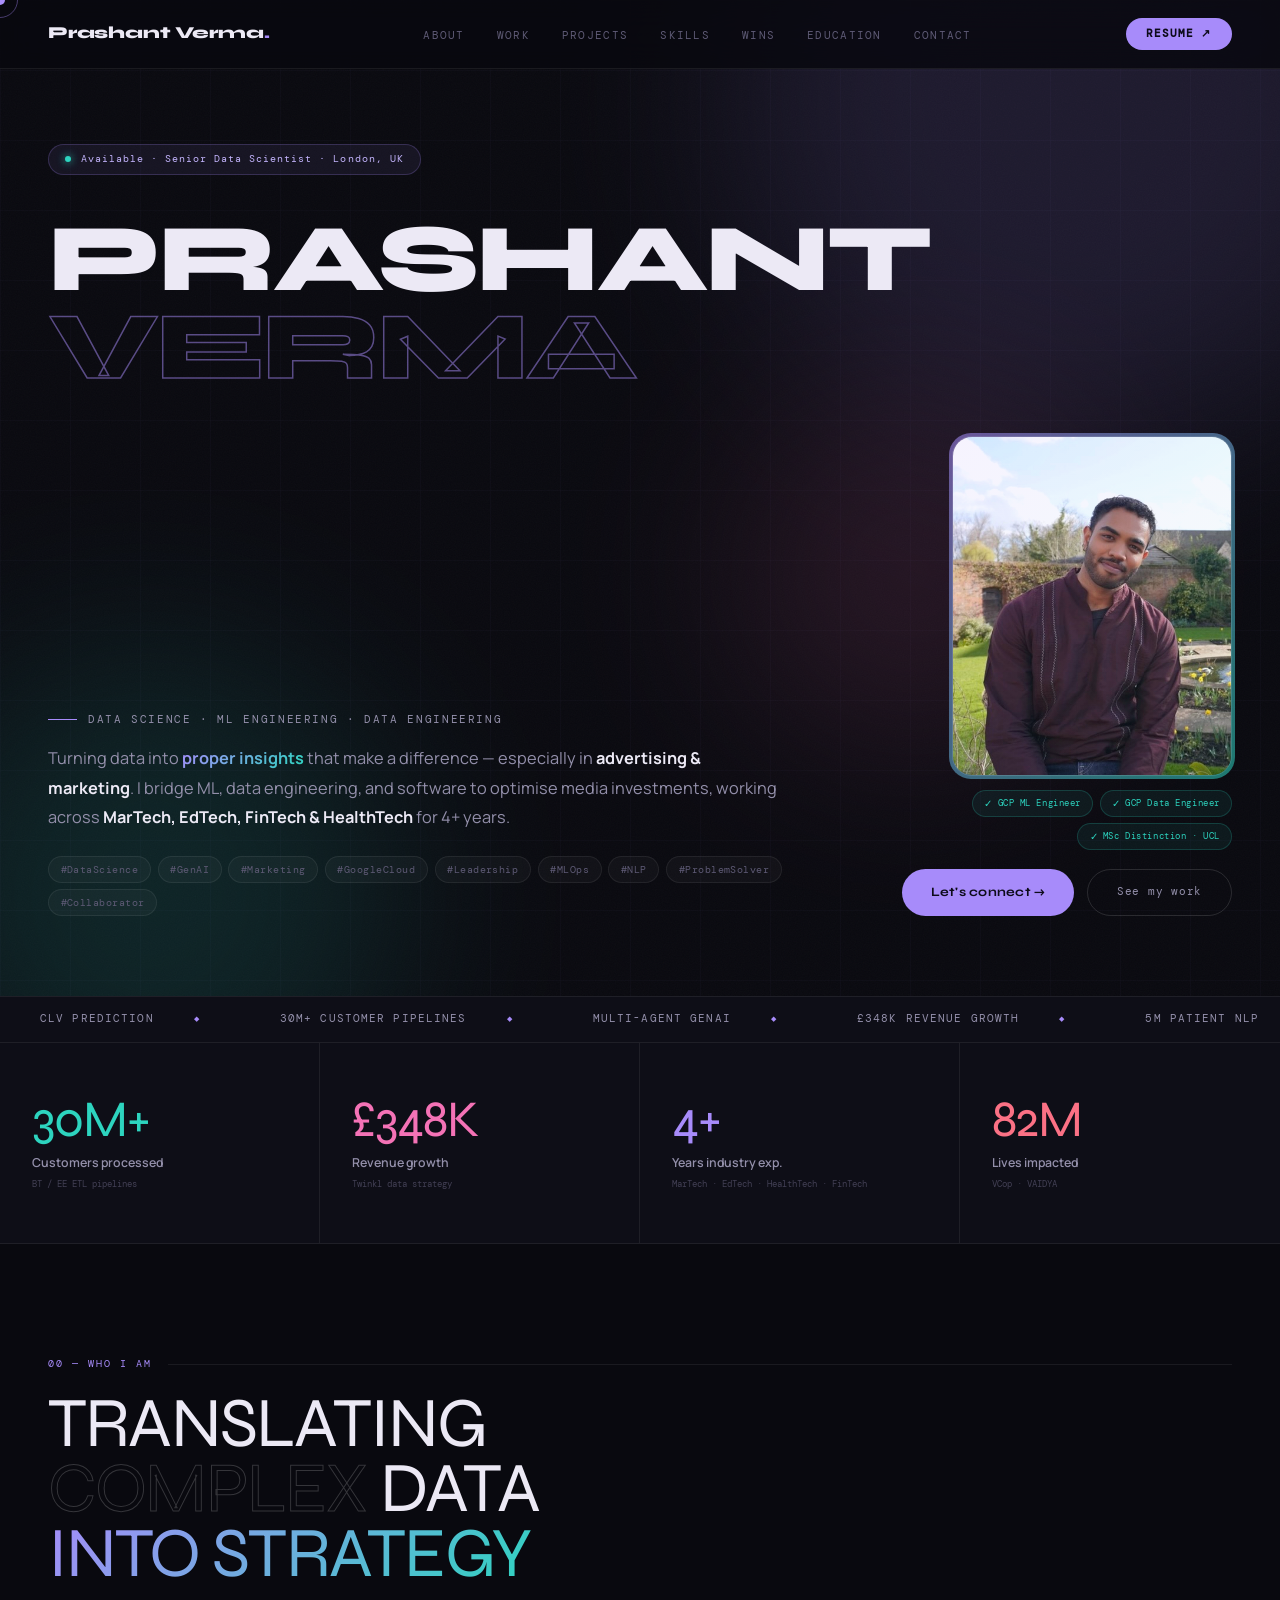
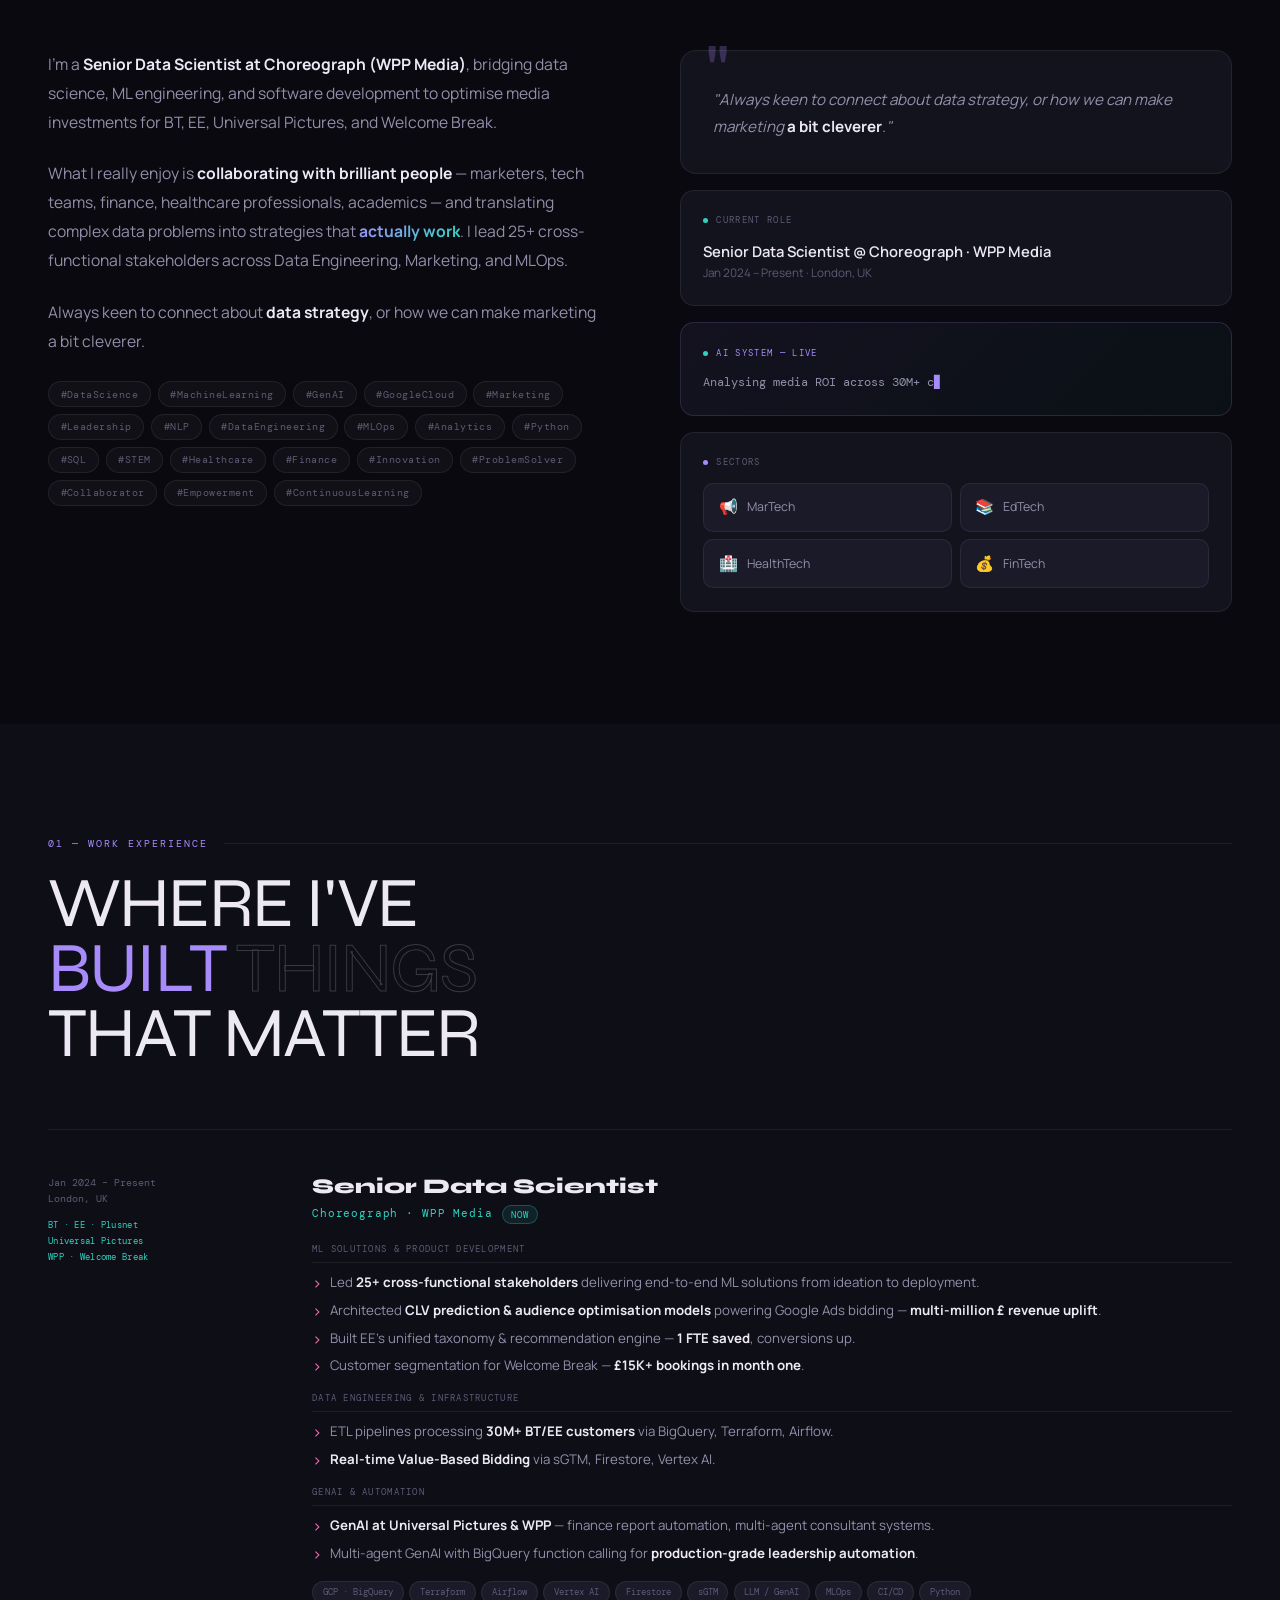
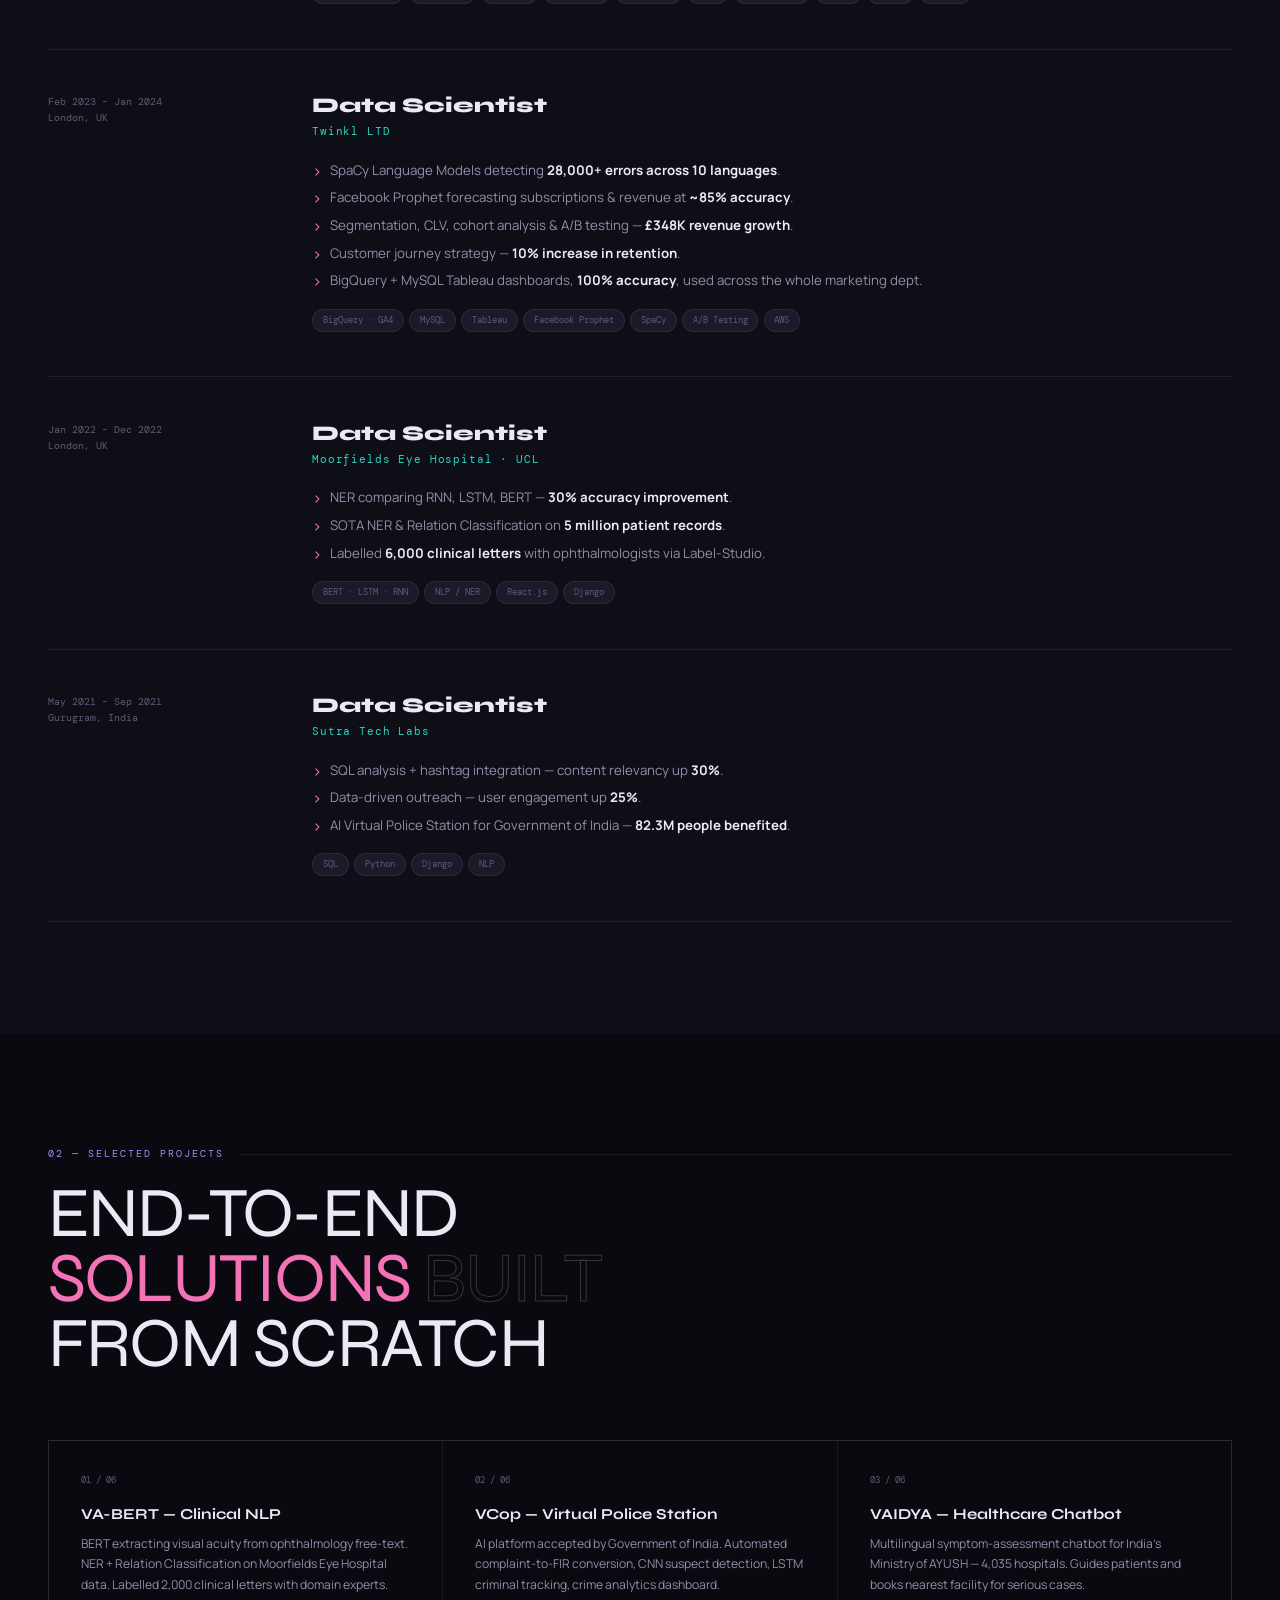
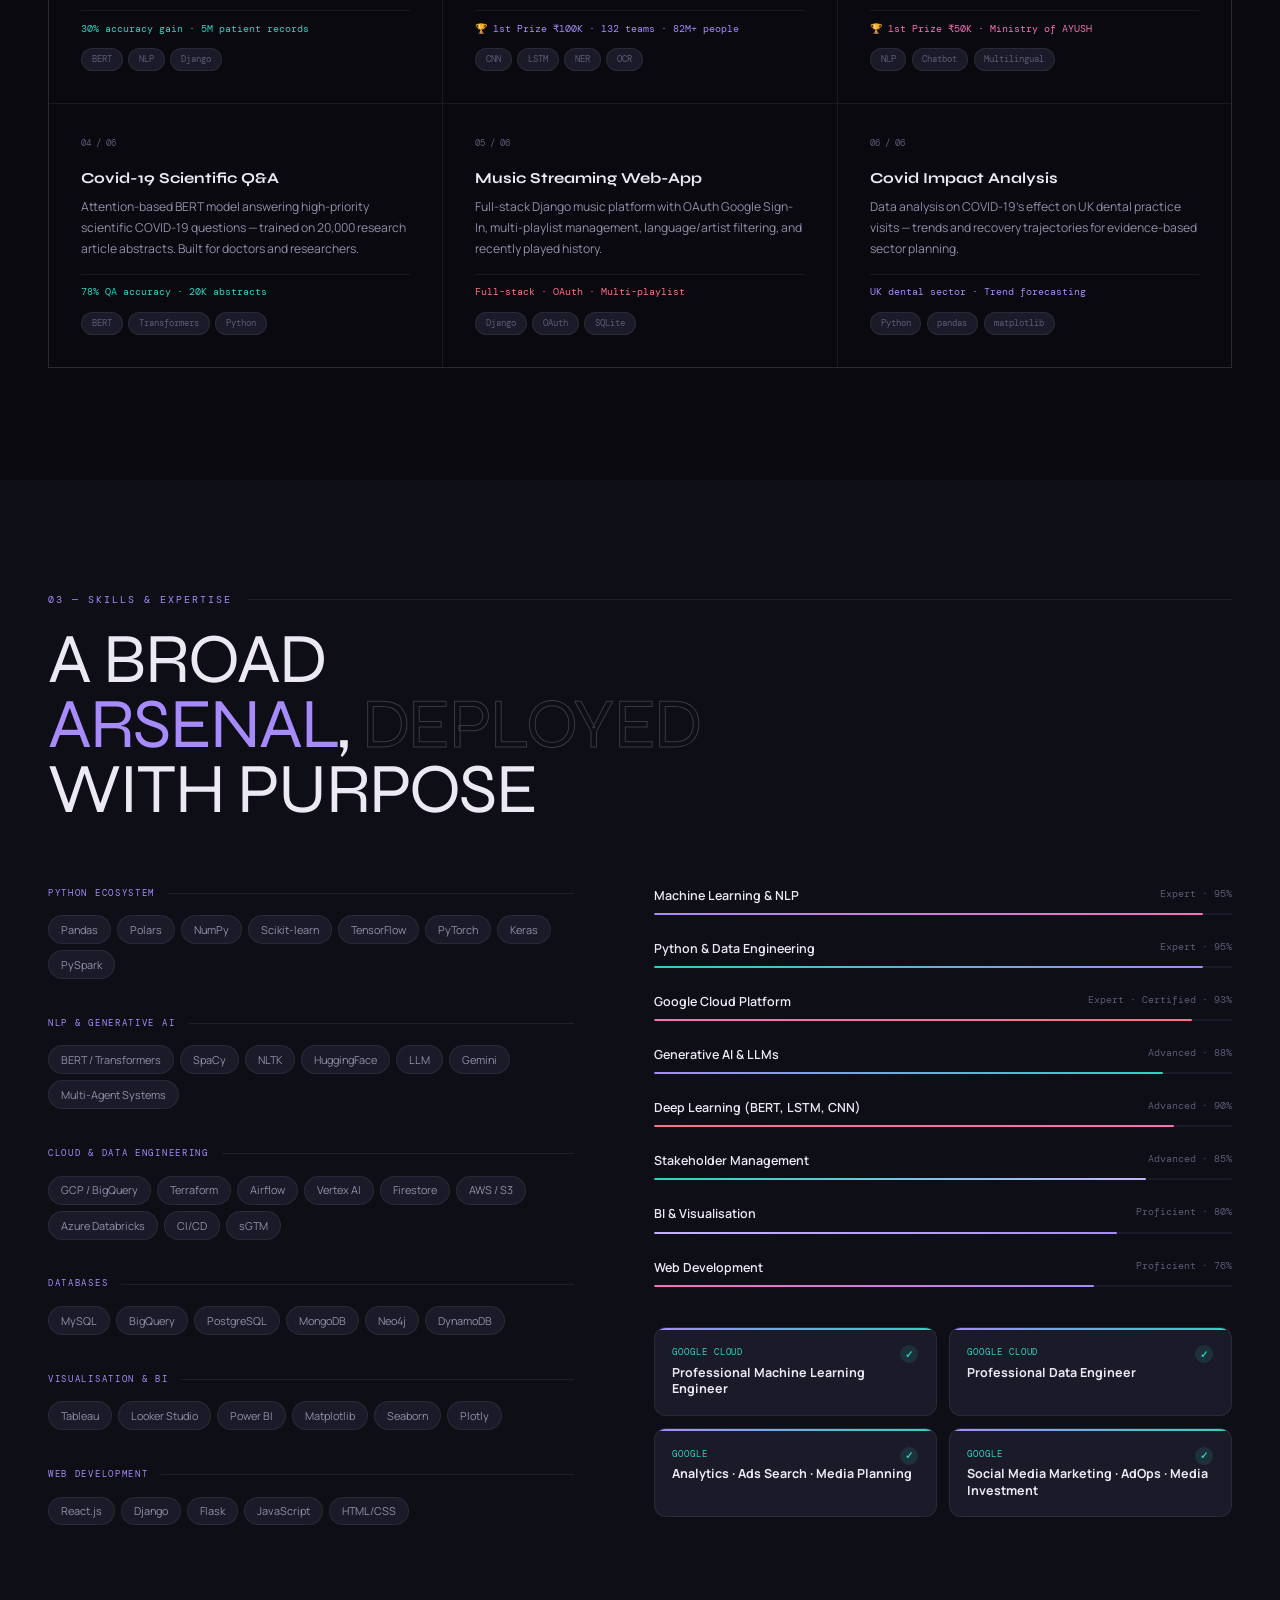
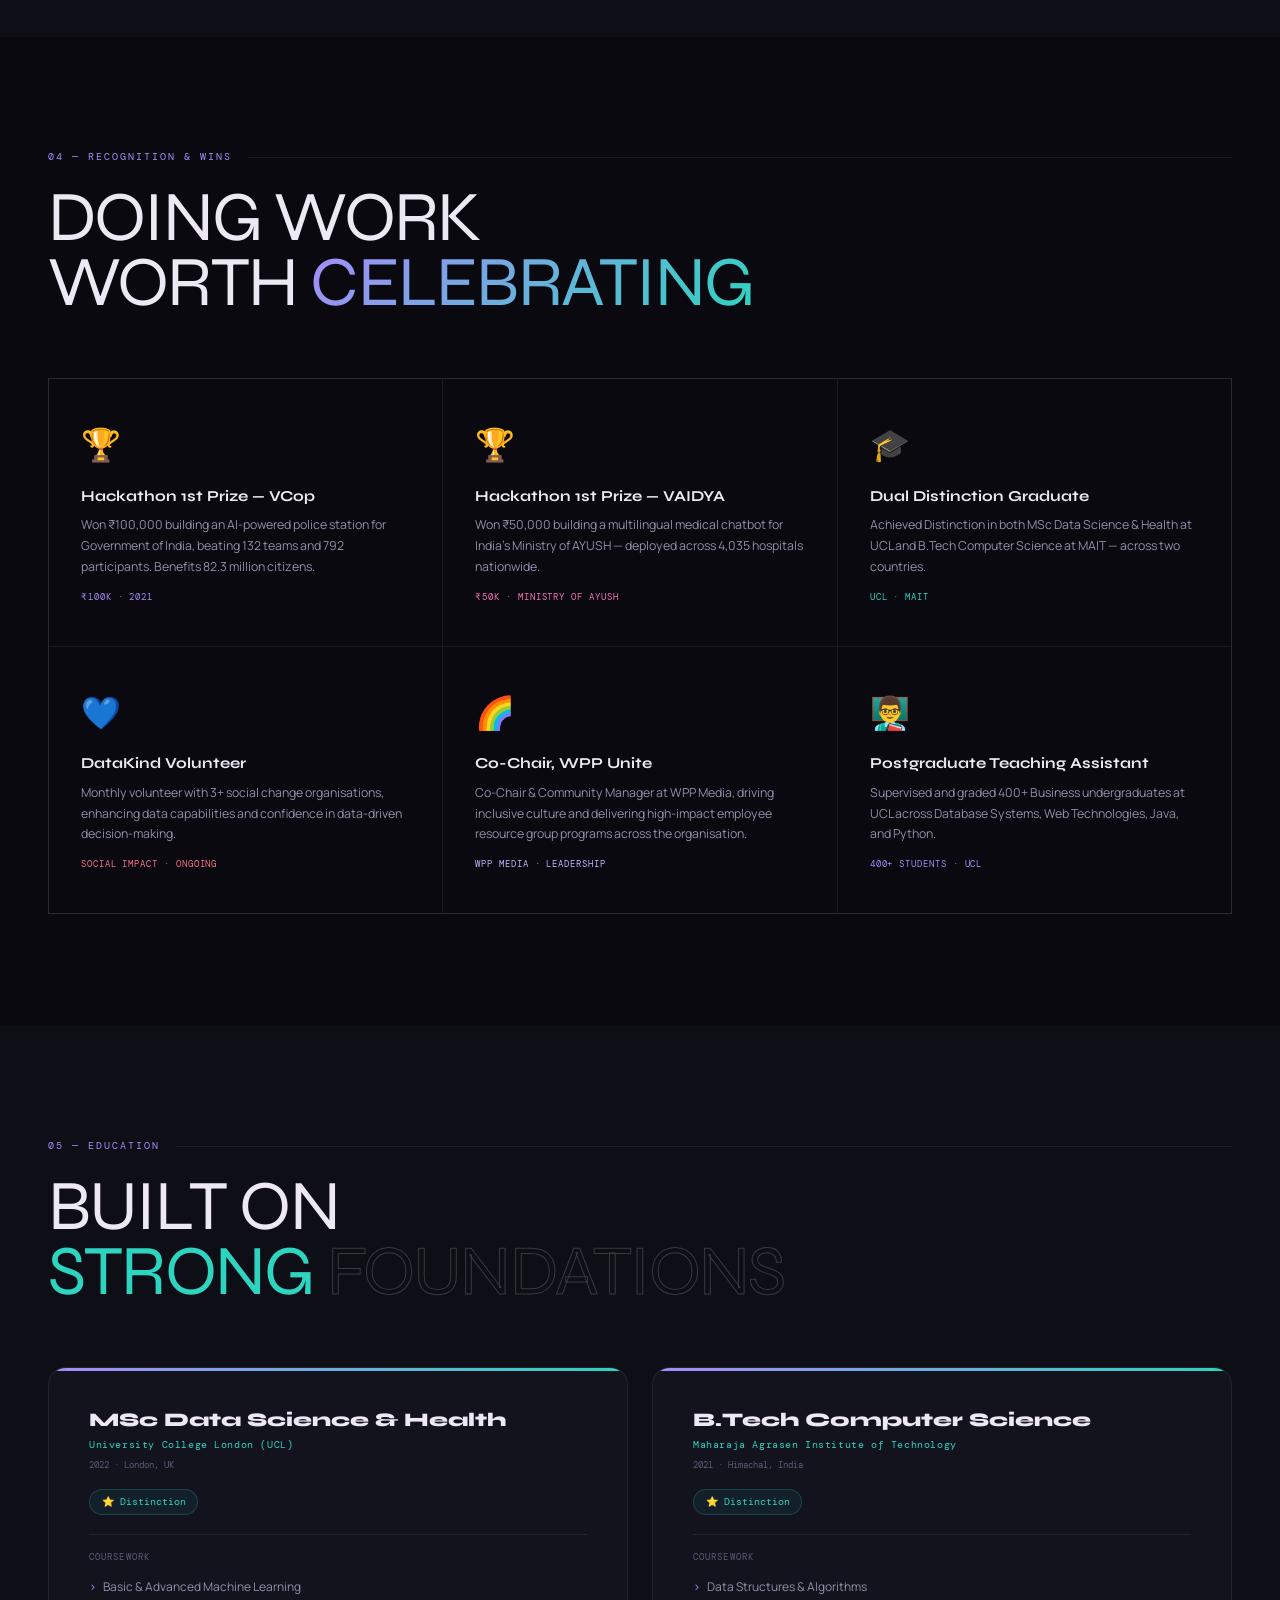
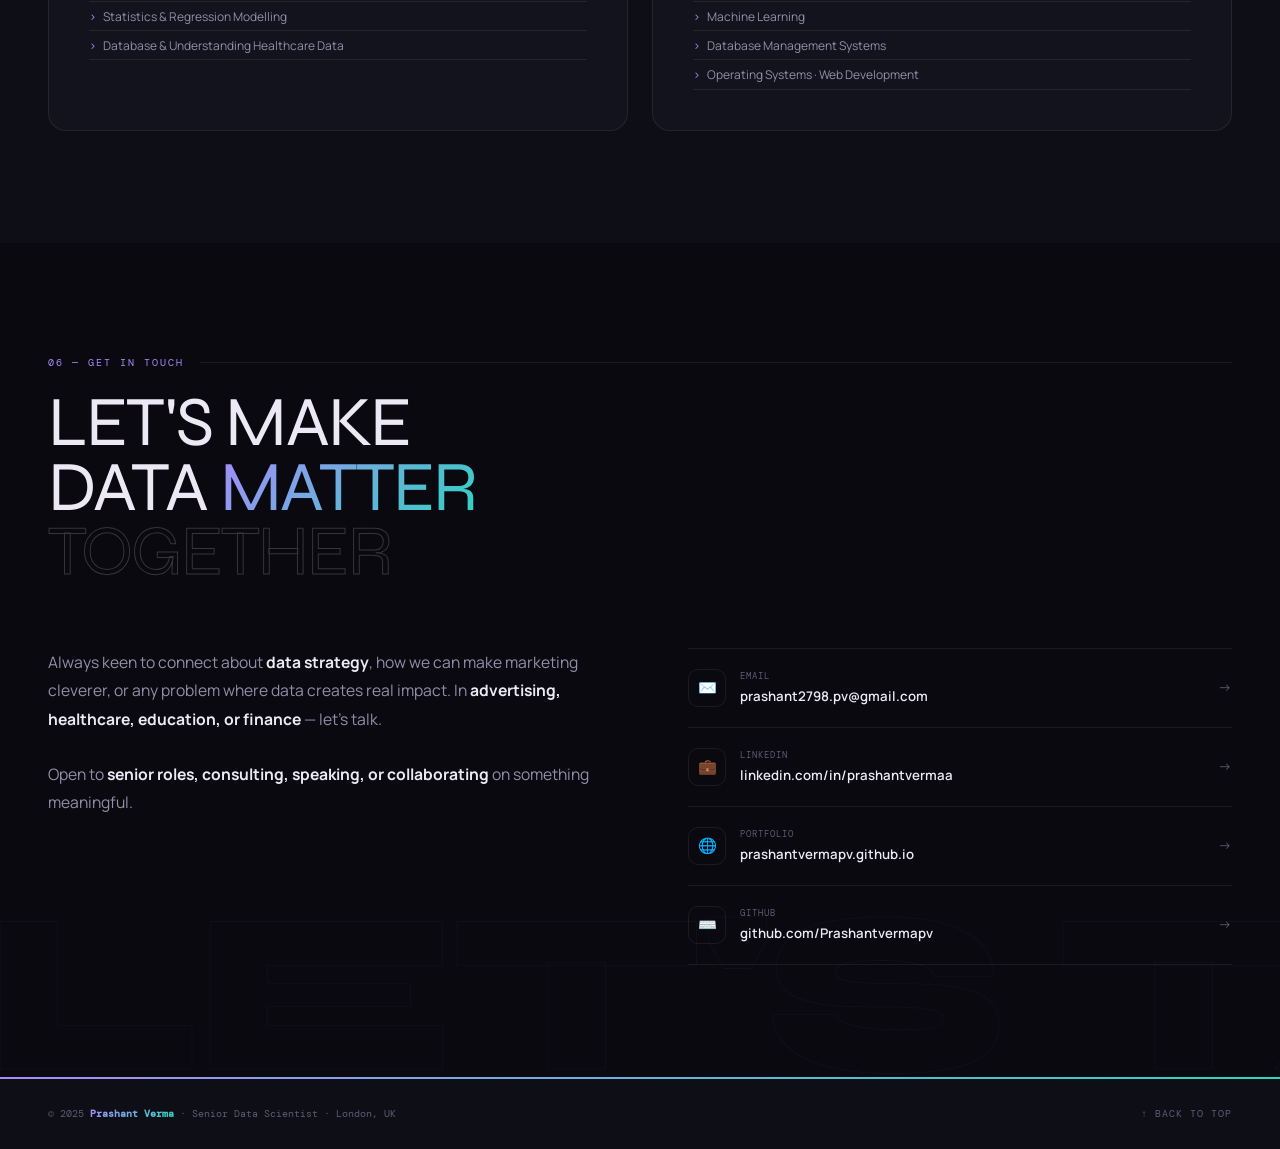
==== commit d9821381: "Edit index.html" ====
--- a/index.html
+++ b/index.html
@@ -737,7 +737,6 @@
         <a class="cl-item" href="https://linkedin.com/in/prashantvermaa" target="_blank"><div class="cl-left"><div class="cl-icon">💼</div><div><div class="cl-lbl">LinkedIn</div><div class="cl-val">linkedin.com/in/prashantvermaa</div></div></div><span class="cl-arr">→</span></a>
         <a class="cl-item" href="https://prashantvermapv.github.io/" target="_blank"><div class="cl-left"><div class="cl-icon">🌐</div><div><div class="cl-lbl">Portfolio</div><div class="cl-val">prashantvermapv.github.io</div></div></div><span class="cl-arr">→</span></a>
         <a class="cl-item" href="https://github.com/Prashantvermapv" target="_blank"><div class="cl-left"><div class="cl-icon">⌨️</div><div><div class="cl-lbl">GitHub</div><div class="cl-val">github.com/Prashantvermapv</div></div></div><span class="cl-arr">→</span></a>
-        <a class="cl-item" href="tel:+447442004310"><div class="cl-left"><div class="cl-icon">📞</div><div><div class="cl-lbl">Phone</div><div class="cl-val">+44 7442 004 310</div></div></div><span class="cl-arr">→</span></a>
       </div>
     </div>
   </div>
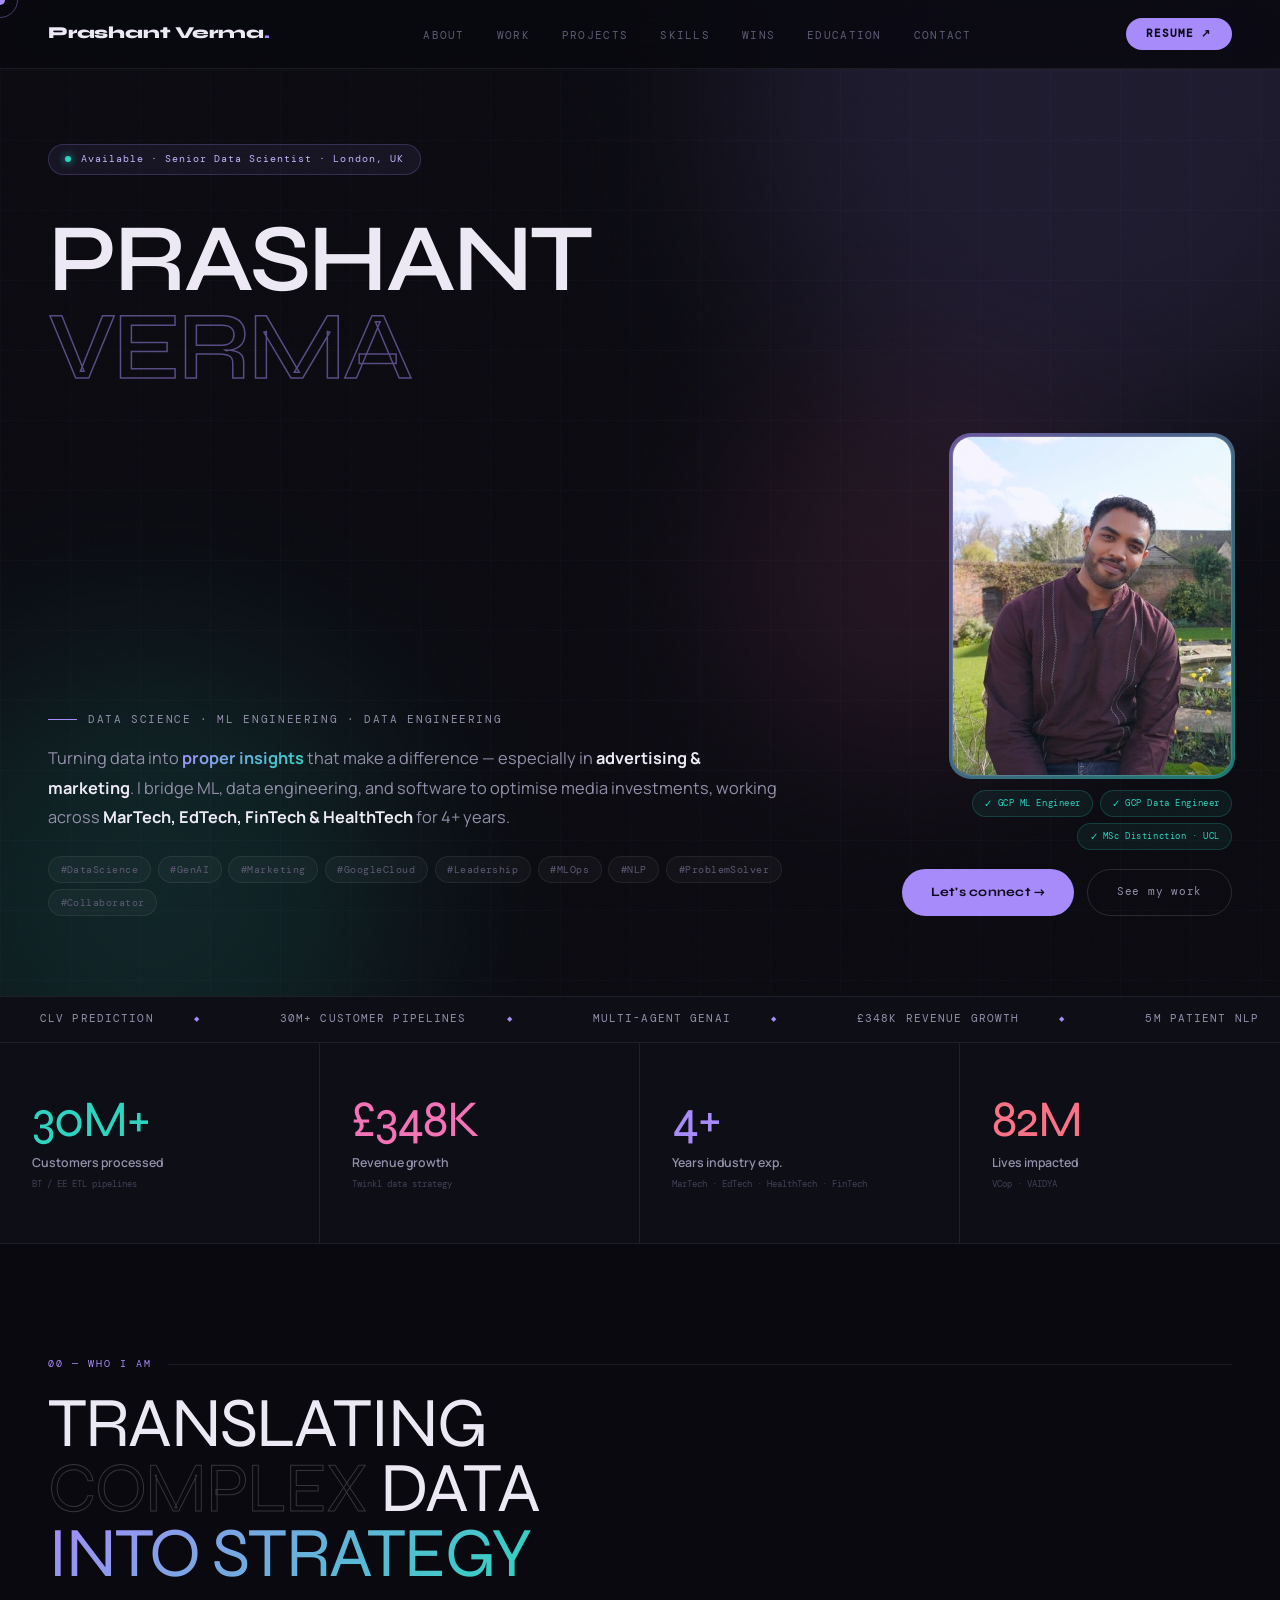
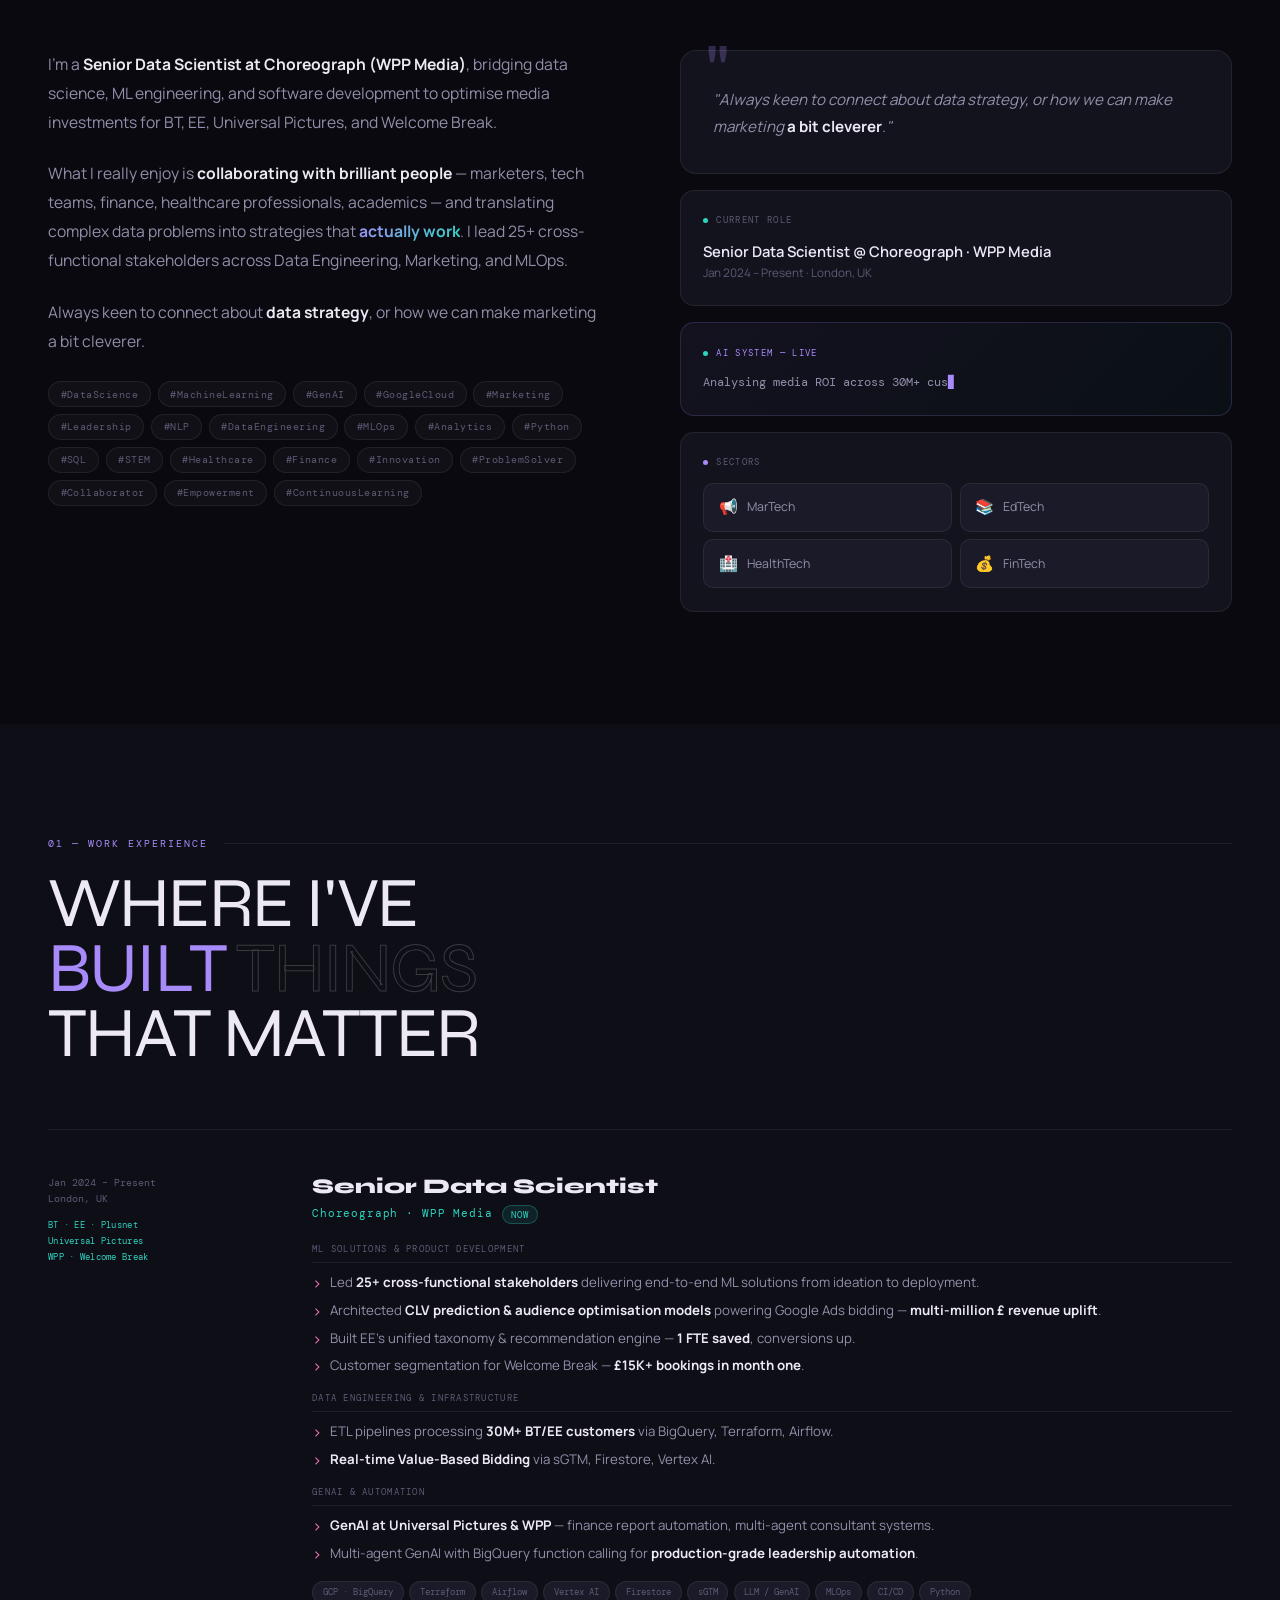
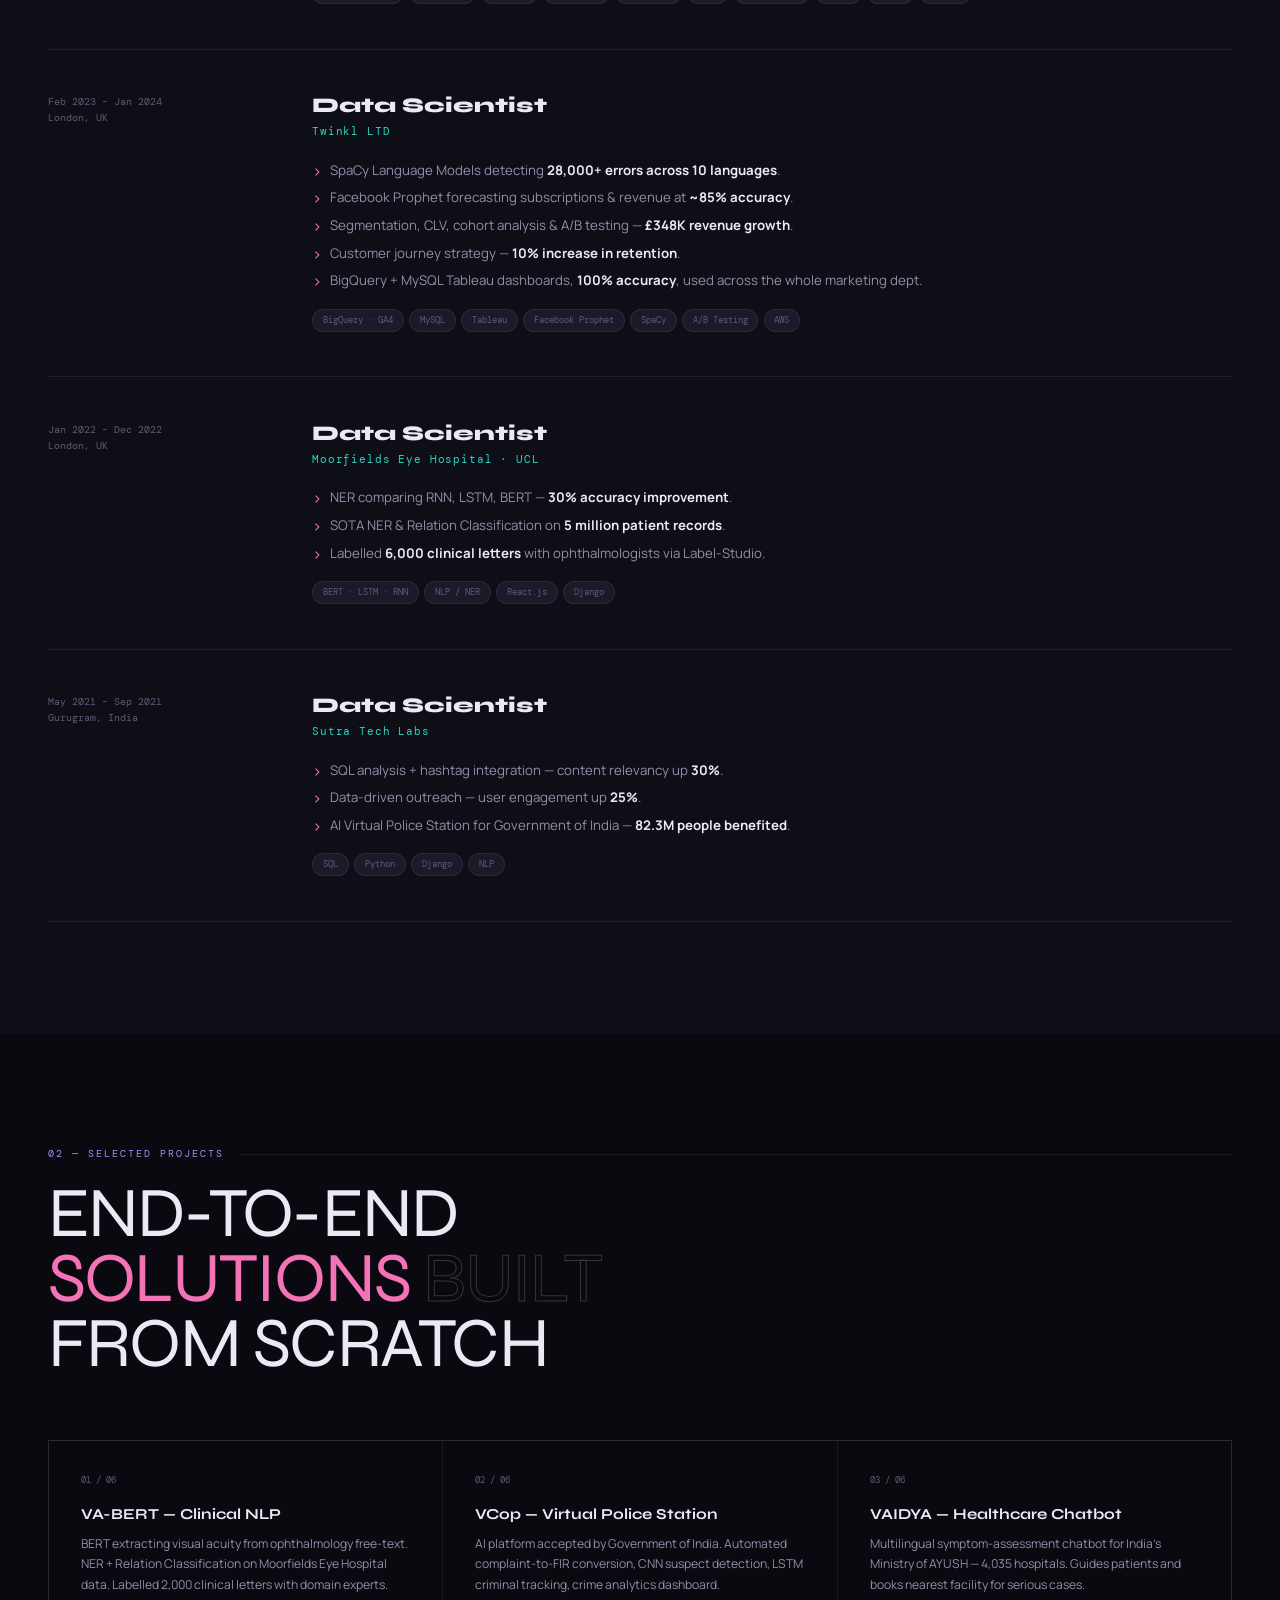
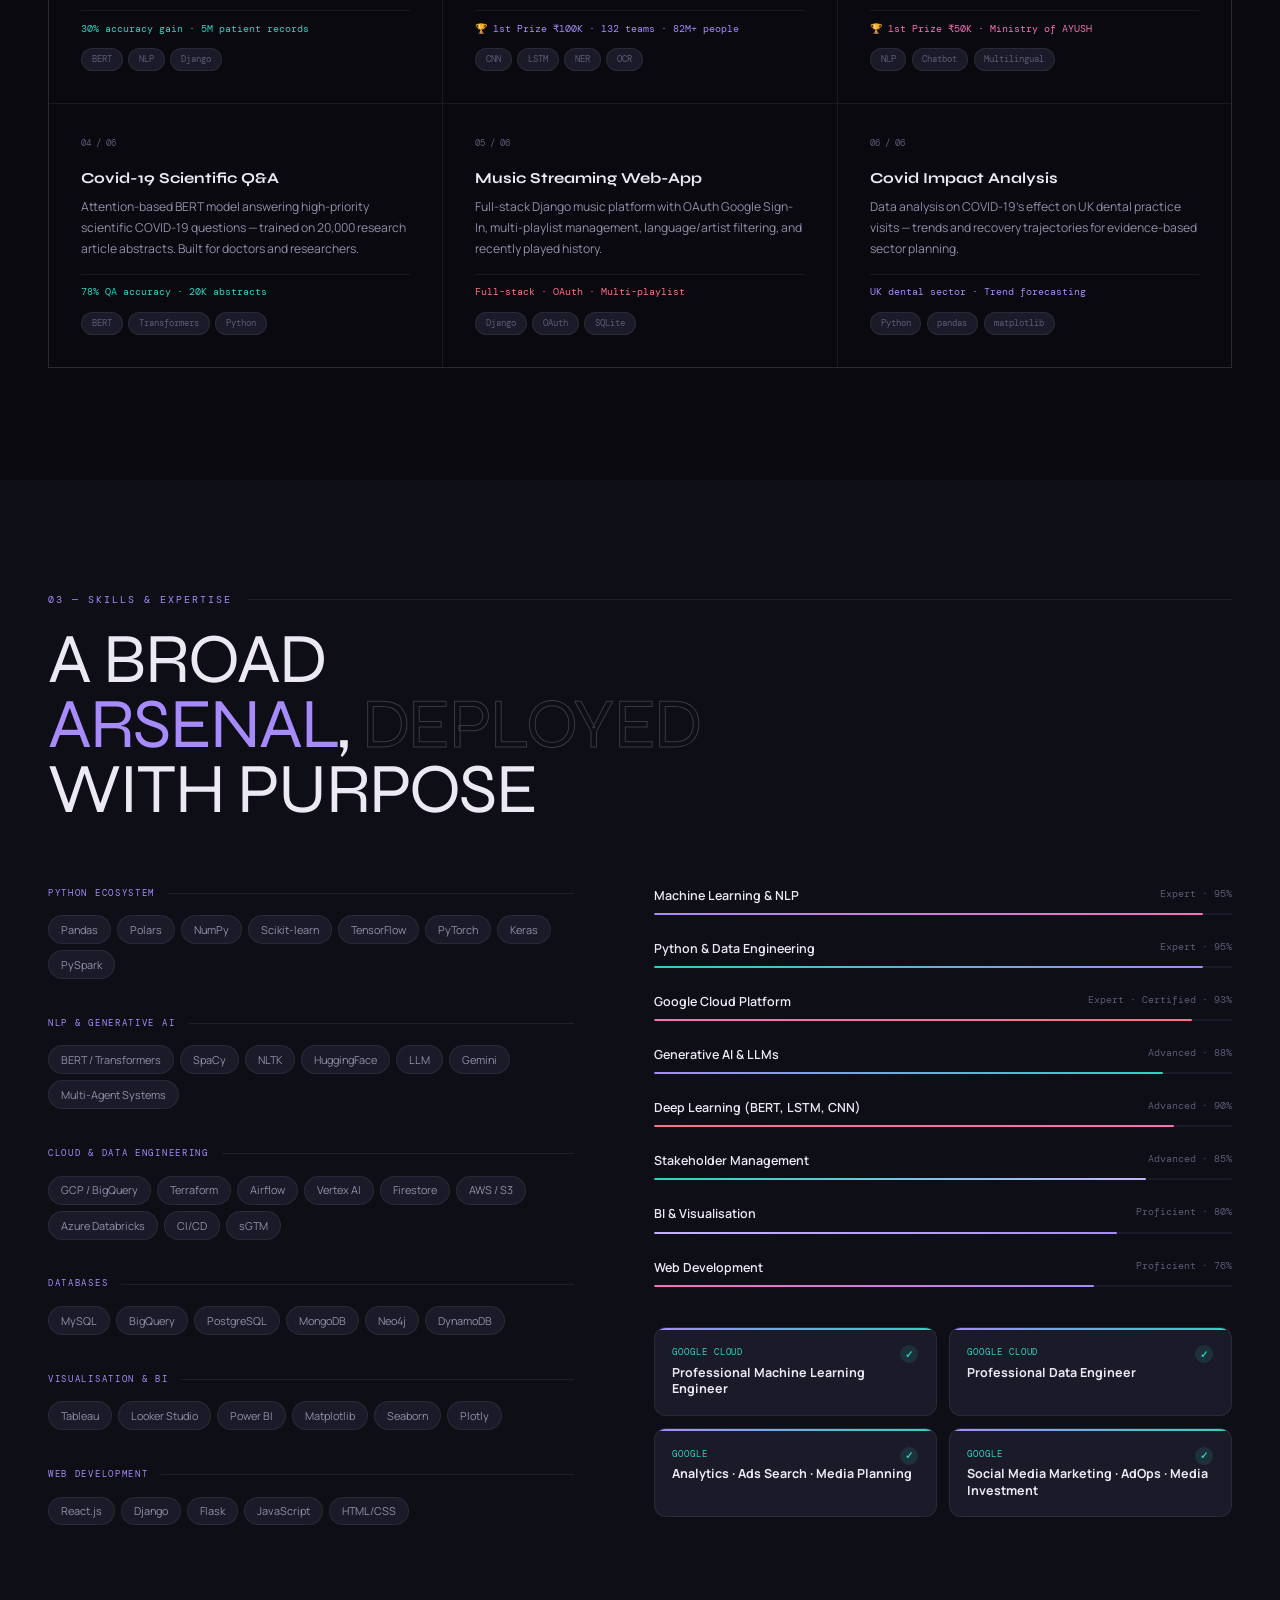
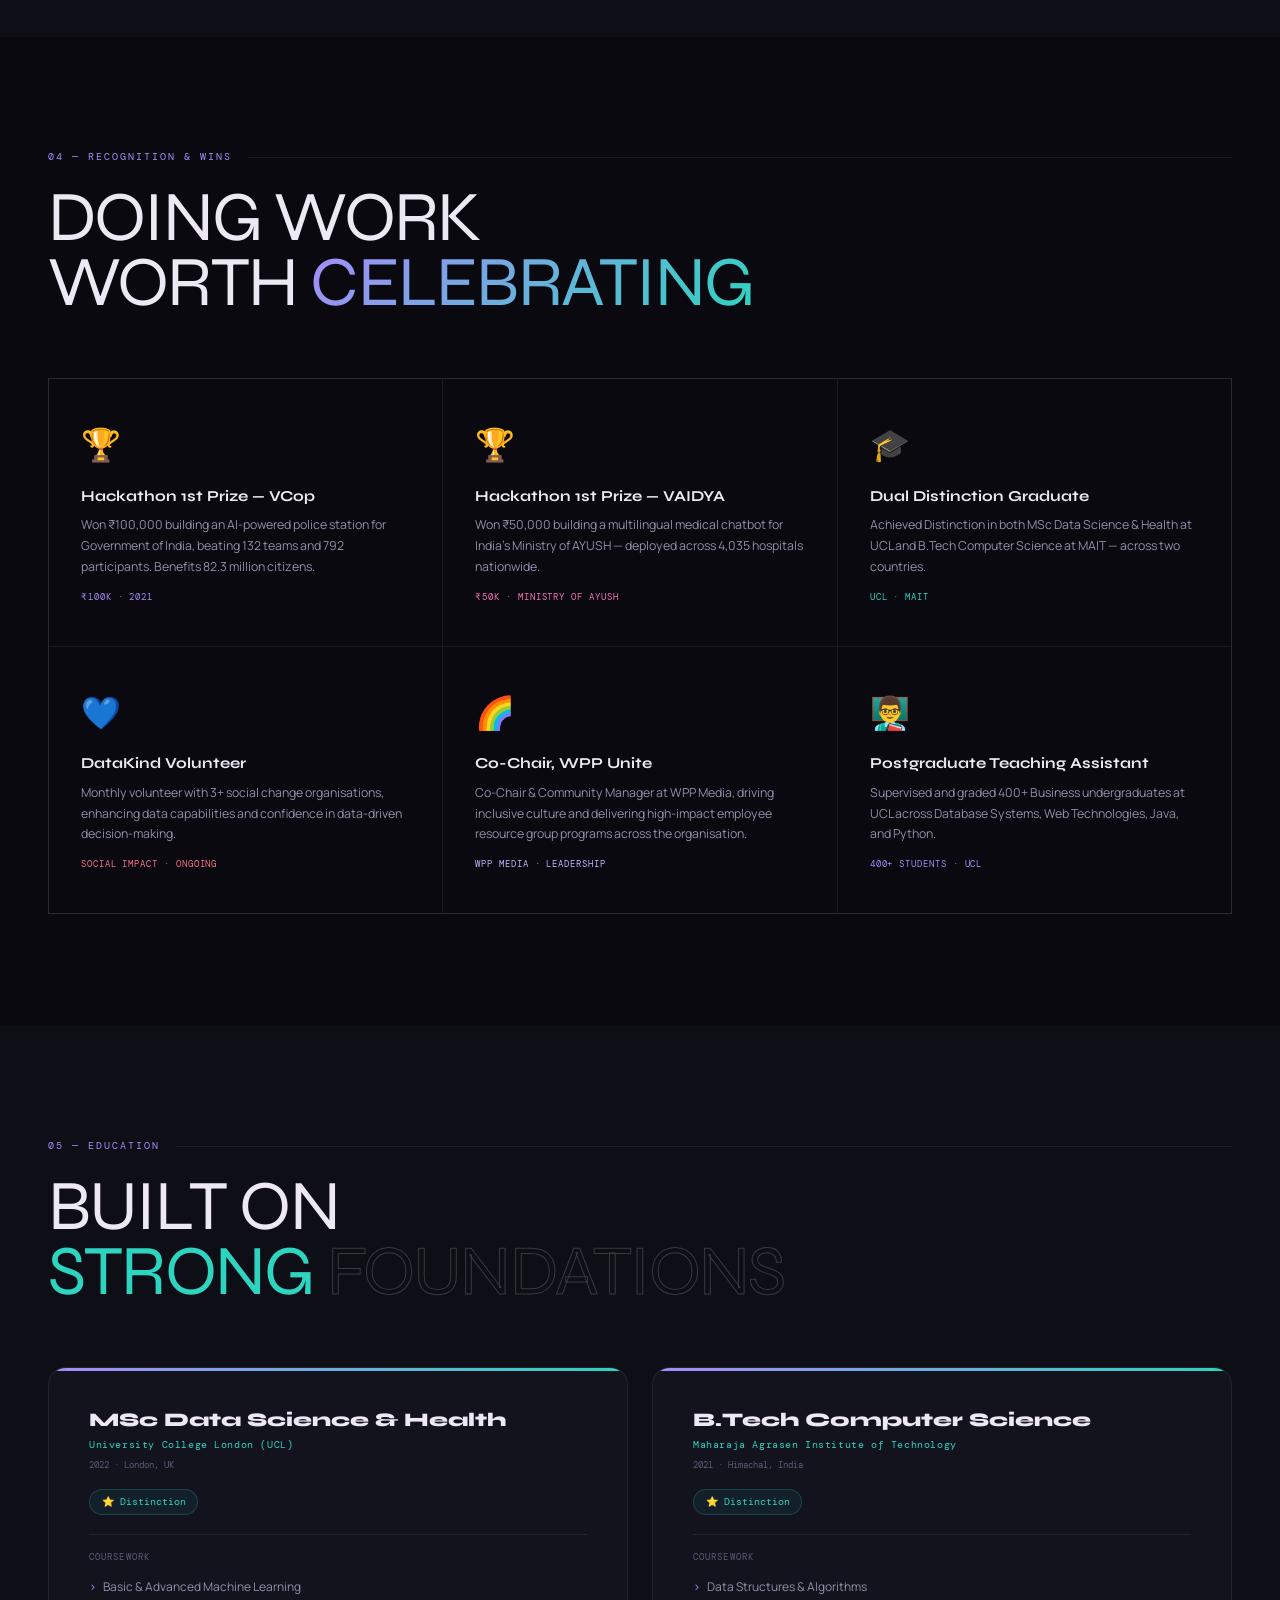
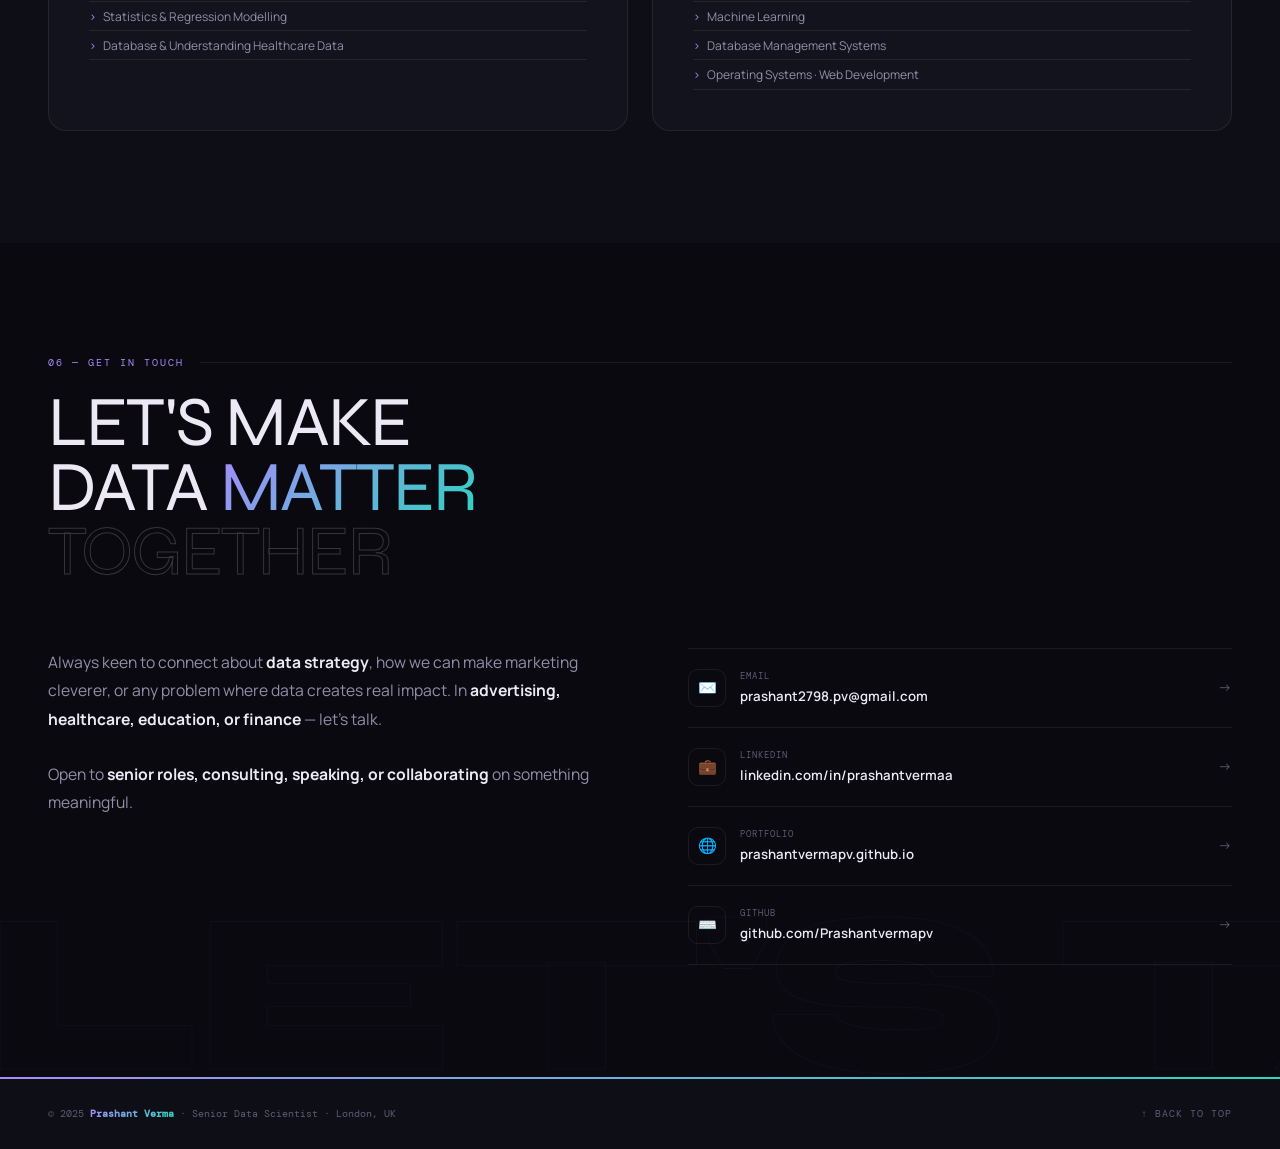
==== commit 1963d17c: "fix: Adjust hero name font weight and photo wrap styles" ====
--- a/index.html
+++ b/index.html
@@ -81,7 +81,7 @@
 @keyframes sdot{0%,100%{box-shadow:0 0 6px var(--teal)}50%{box-shadow:0 0 18px var(--teal),0 0 28px rgba(45,212,191,.2)}}
 
 /* hero name */
-.hero-name{font-family:'Syne',sans-serif;font-size:clamp(3rem, 7.5vw, 7.5rem);font-weight:800;line-height:.92;letter-spacing:-.03em;opacity:0;animation:fadeUp .7s .18s ease forwards}
+.hero-name{font-family:'Syne',sans-serif;font-size:clamp(3rem, 7.5vw, 7.5rem);font-weight:600;line-height:.92;letter-spacing:-.03em;opacity:0;animation:fadeUp .7s .18s ease forwards}
 .hn-solid{display:block;color:var(--text)}
 .hn-outline{display:block;color:transparent;-webkit-text-stroke:1.5px rgba(167,139,250,.5)}
 
@@ -99,7 +99,7 @@
 
 /* hero right */
 .hero-right{display:flex;flex-direction:column;gap:.9rem;align-items:flex-end}
-.photo-wrap{position:relative;width:280px}
+.photo-wrap{position:relative}
 .photo-frame{width:280px;height:340px;border-radius:20px;overflow:hidden;border:1px solid var(--line2);position:relative}
 .photo-frame::after{content:'';position:absolute;inset:0;background:linear-gradient(135deg,rgba(167,139,250,.1),rgba(45,212,191,.06));pointer-events:none;border-radius:20px}
 .photo-frame img{width:100%;height:100%;object-fit:cover;filter:saturate(1.05) contrast(1.05)}
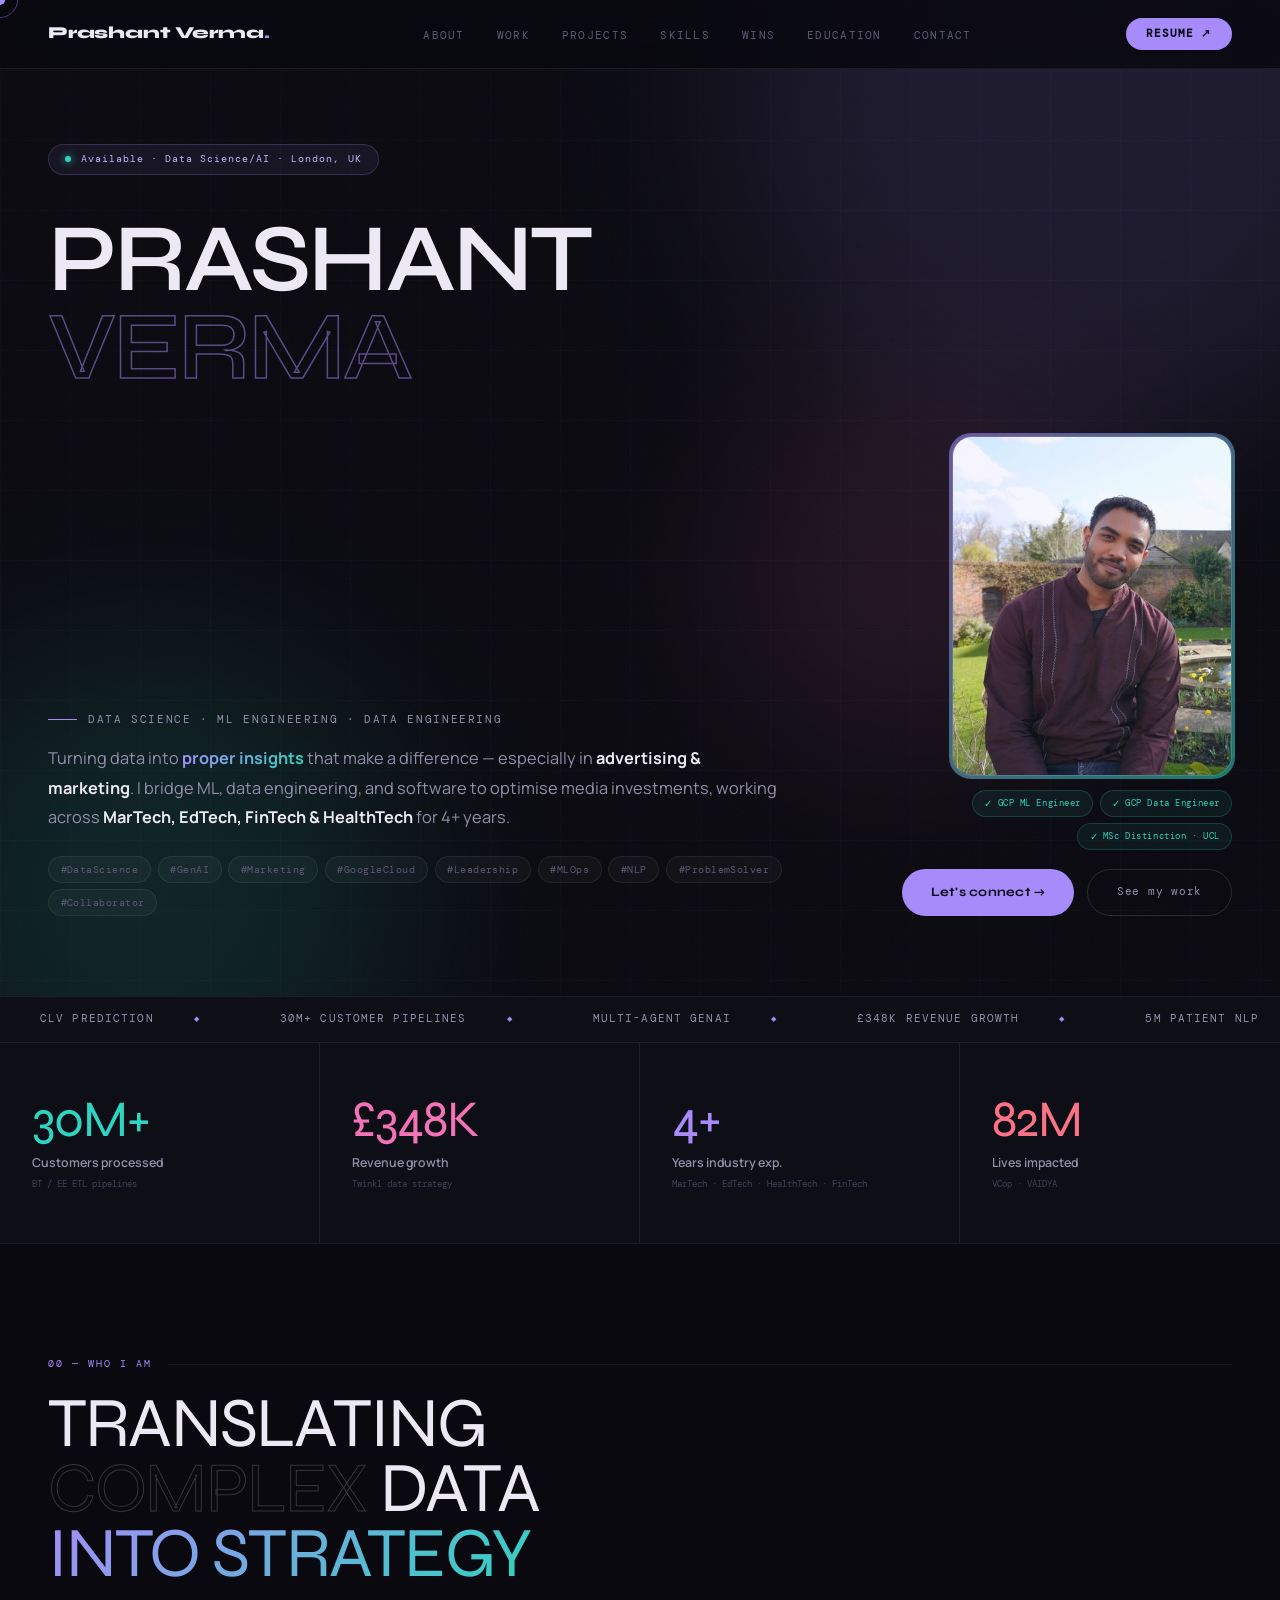
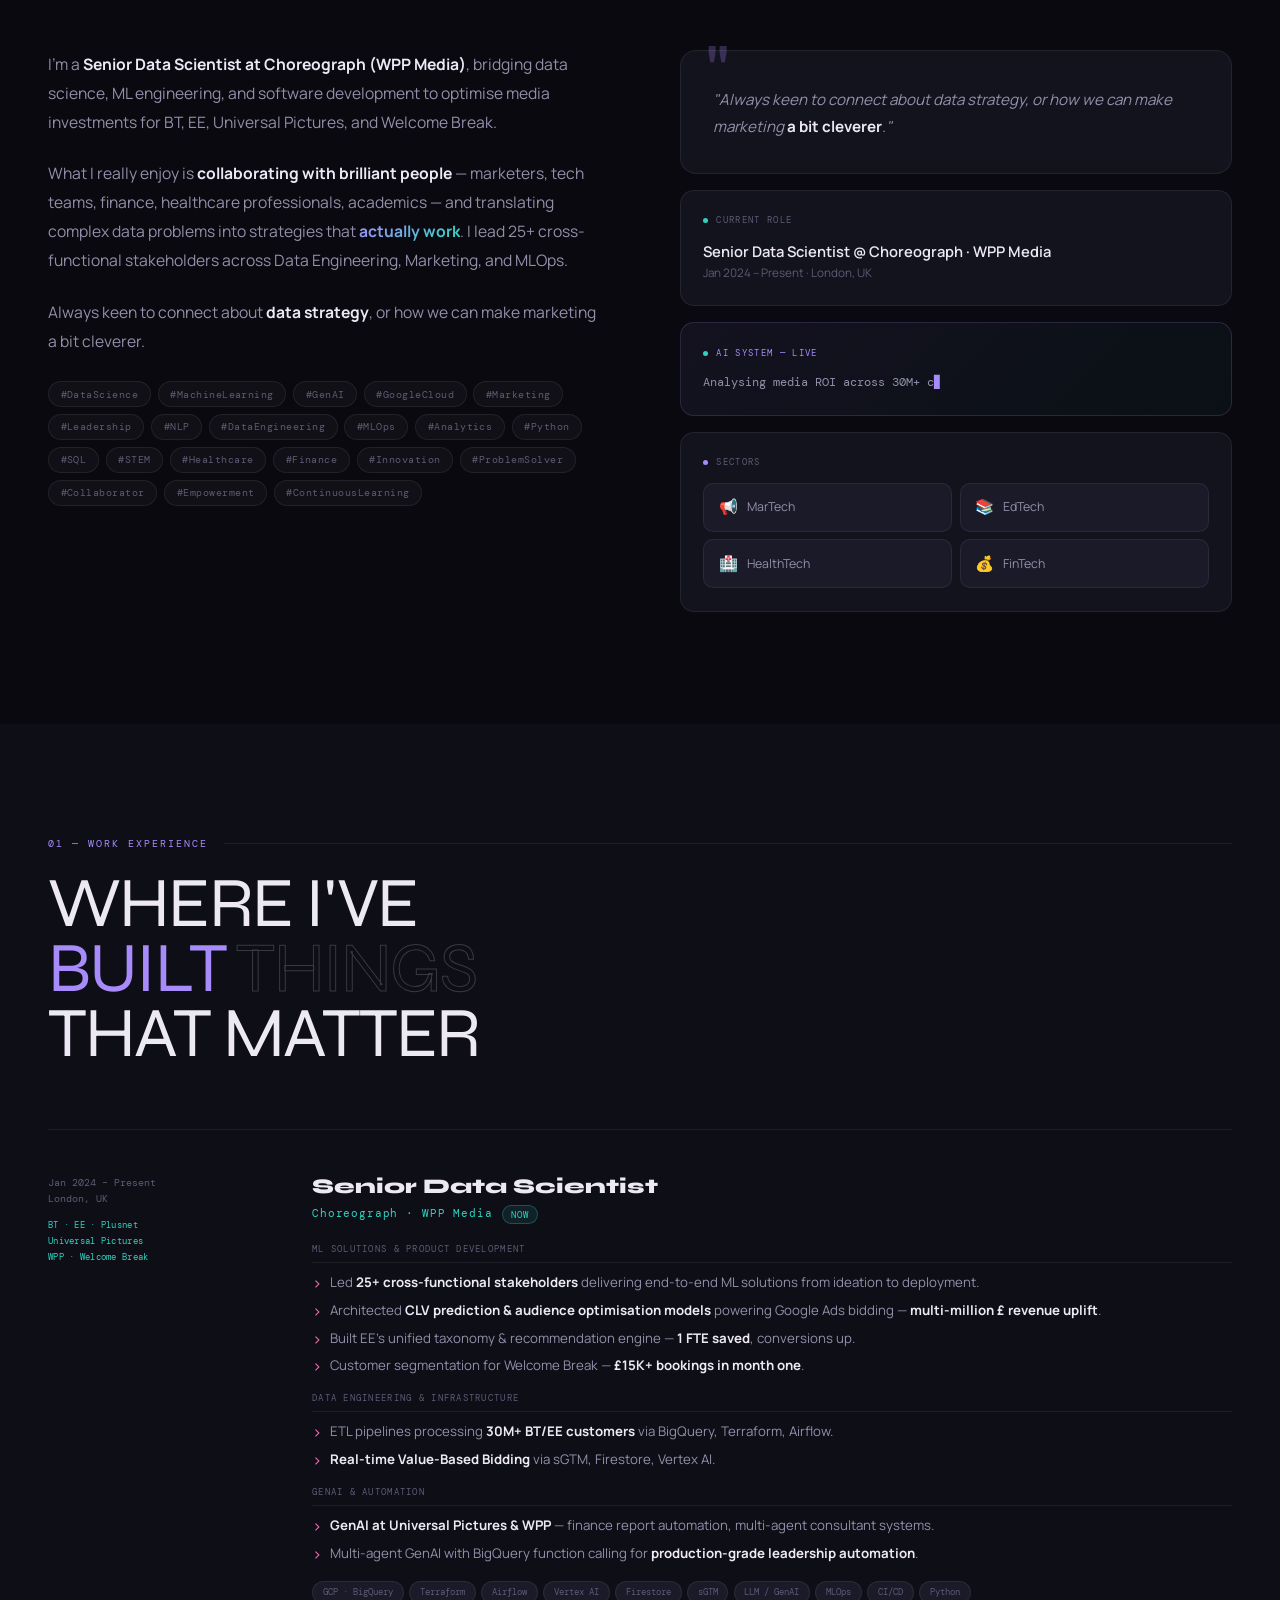
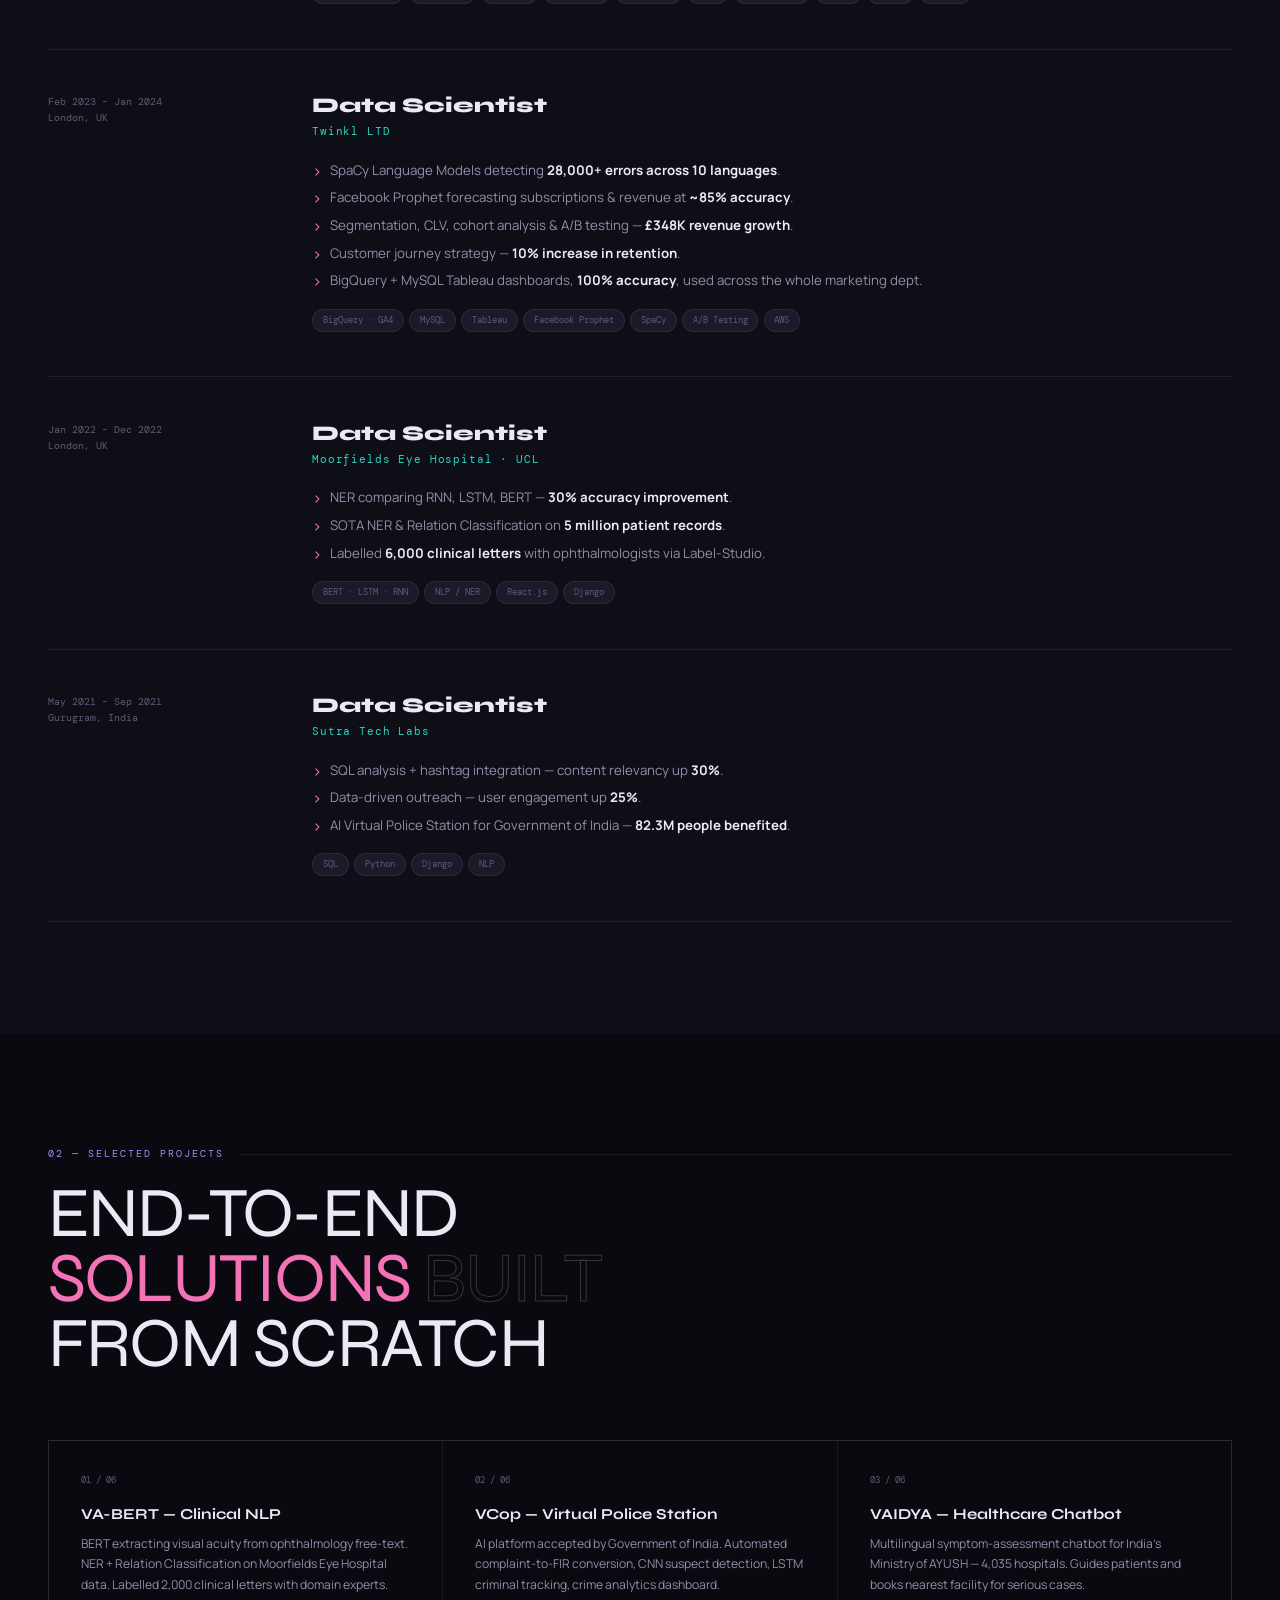
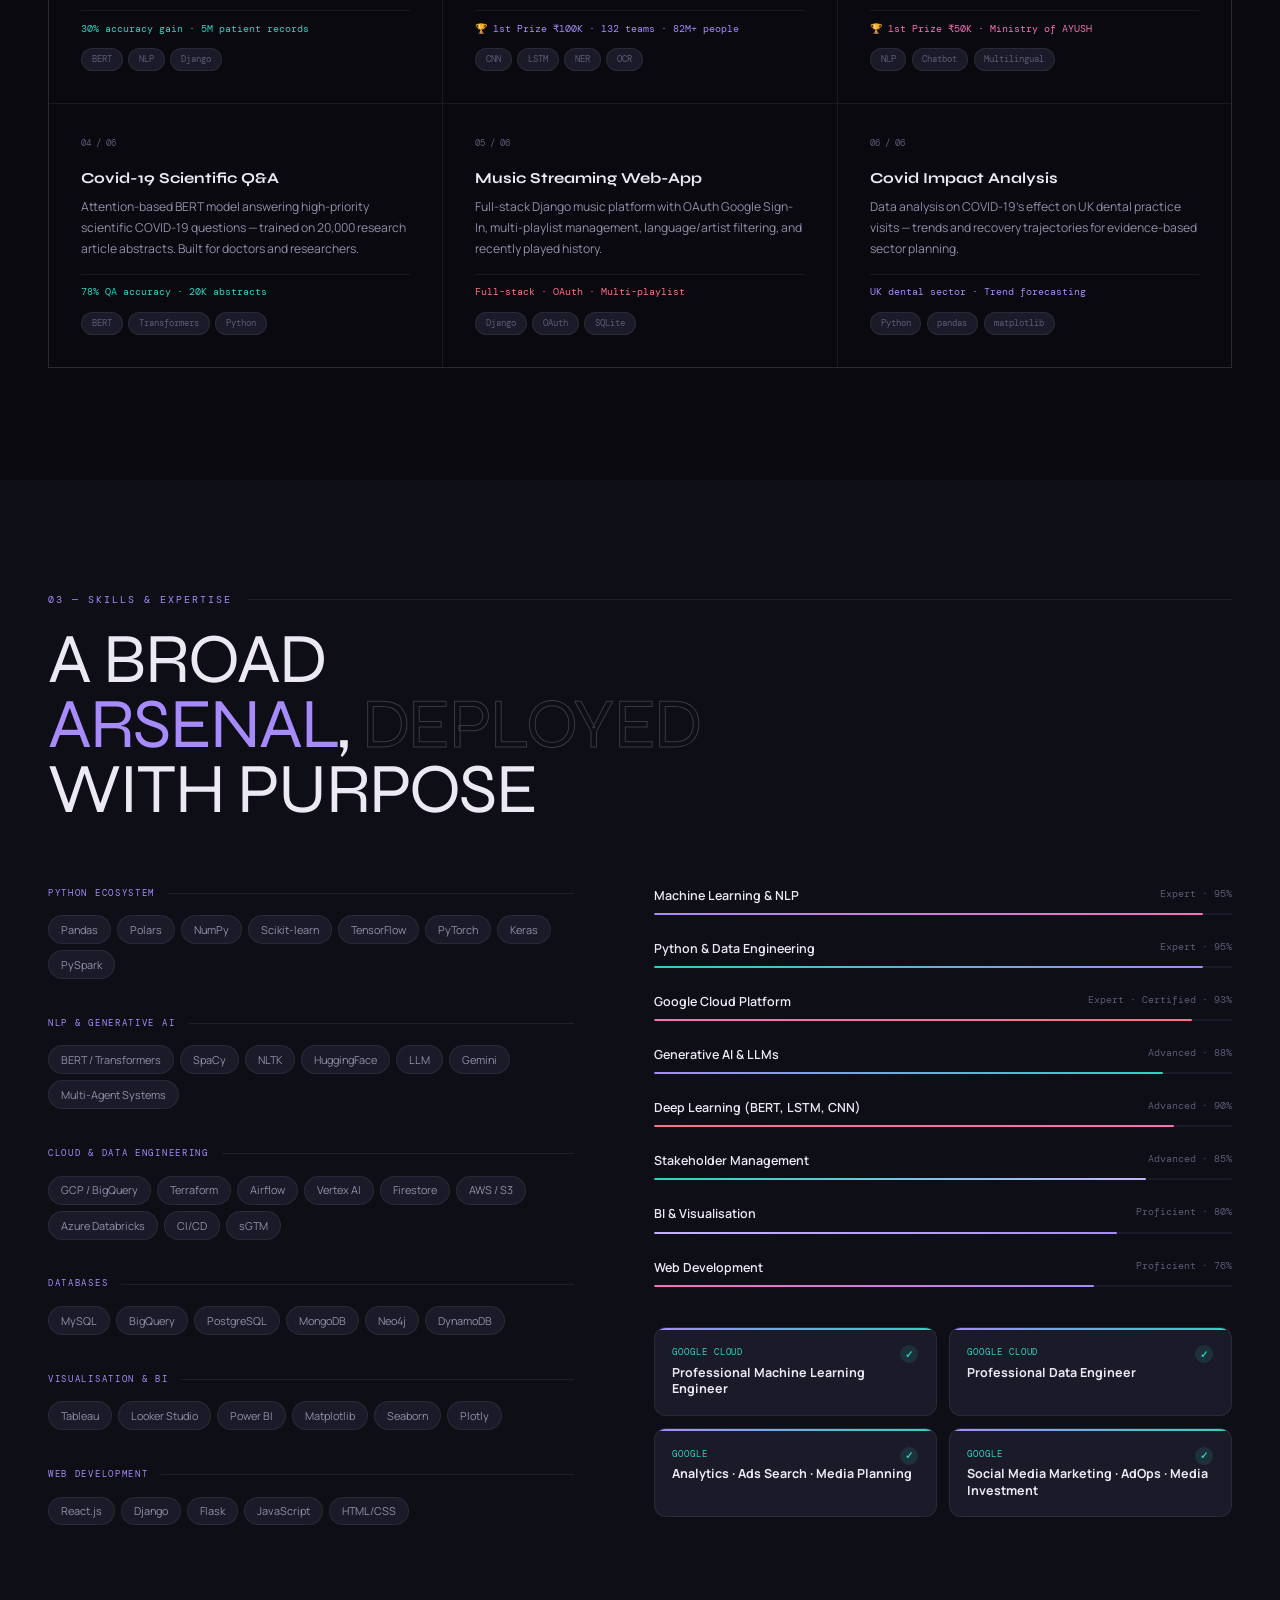
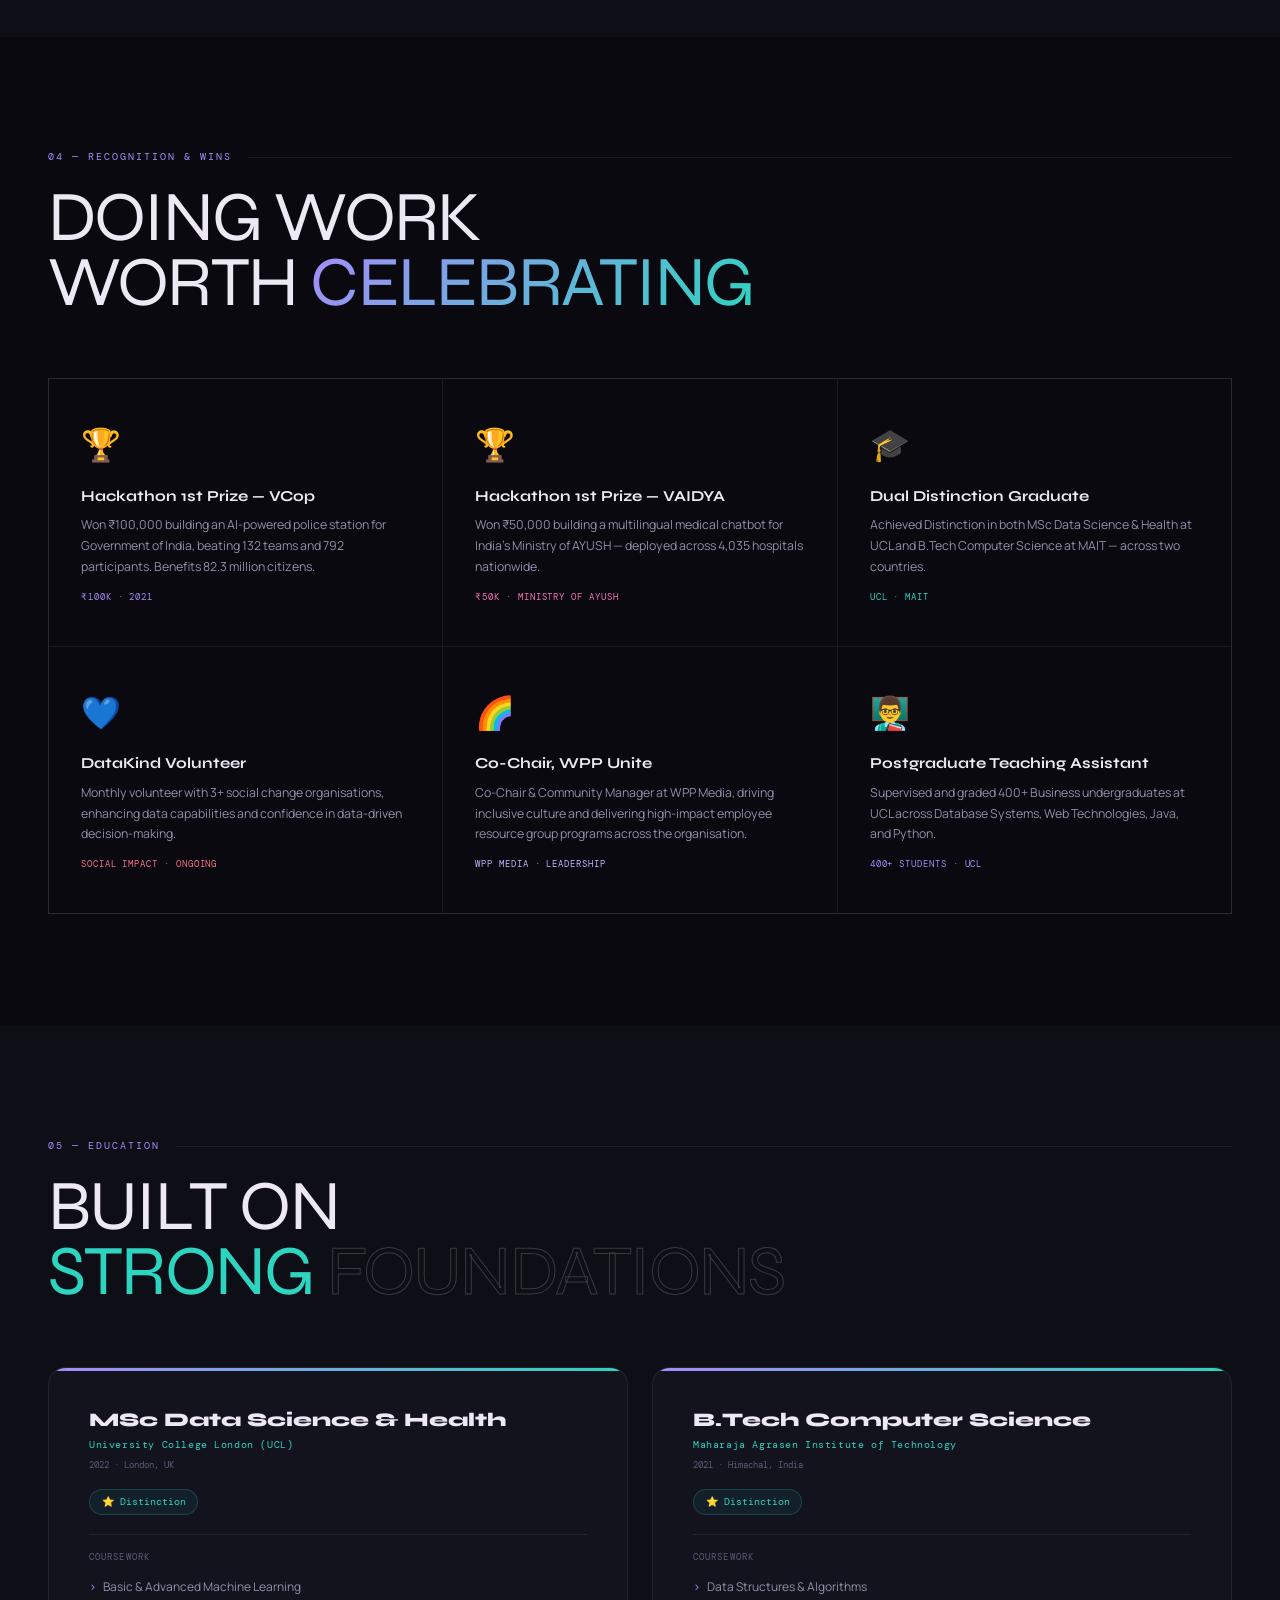
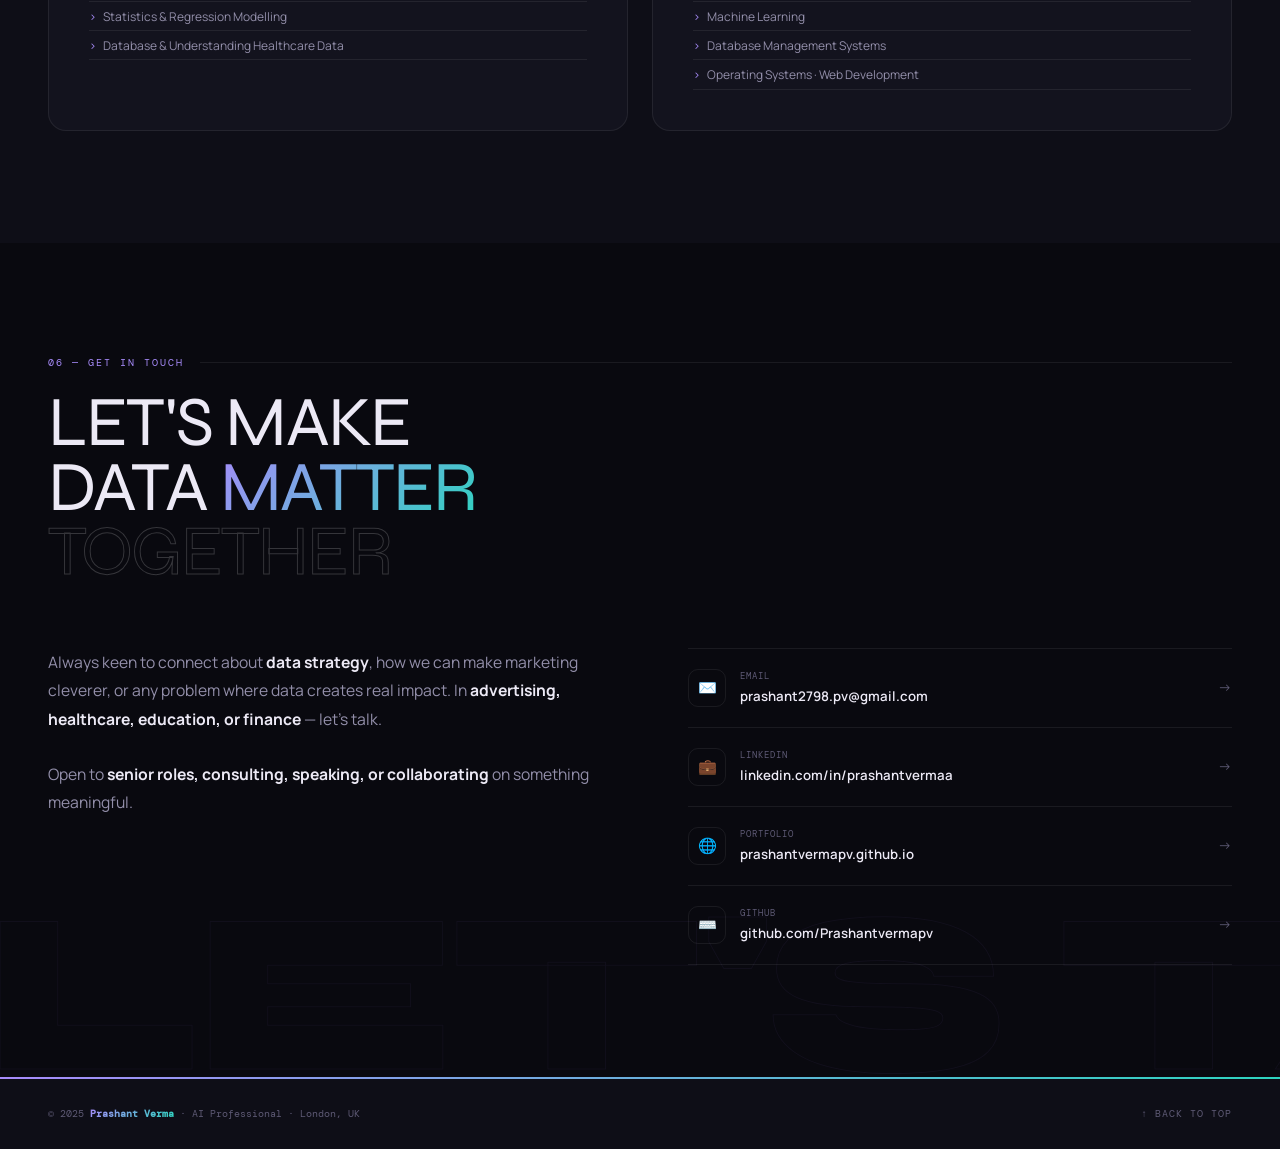
==== commit 87e147de: "Update title and profession in index.html" ====
--- a/index.html
+++ b/index.html
@@ -3,7 +3,7 @@
 <head>
 <meta charset="UTF-8">
 <meta name="viewport" content="width=device-width, initial-scale=1.0">
-<title>Prashant Verma — Senior Data Scientist</title>
+<title>Prashant Verma</title>
 <link rel="preconnect" href="https://fonts.googleapis.com">
 <link href="https://fonts.googleapis.com/css2?family=Clash+Display:wght@400;500;600;700&family=Satoshi:wght@300;400;500;700&family=DM+Mono:ital,wght@0,300;0,400;1,300&display=swap" rel="stylesheet">
 <!-- Fallback fonts -->
@@ -389,7 +389,7 @@
   <div class="hero-inner">
     <div class="status-chip">
       <span class="status-dot"></span>
-      Available · Senior Data Scientist · London, UK
+      Available · Data Science/AI · London, UK
     </div>
 
     <h1 class="hero-name">
@@ -735,7 +735,7 @@
       <div class="cl-wrap reveal">
         <a class="cl-item" href="mailto:prashant2798.pv@gmail.com"><div class="cl-left"><div class="cl-icon">✉️</div><div><div class="cl-lbl">Email</div><div class="cl-val">prashant2798.pv@gmail.com</div></div></div><span class="cl-arr">→</span></a>
         <a class="cl-item" href="https://linkedin.com/in/prashantvermaa" target="_blank"><div class="cl-left"><div class="cl-icon">💼</div><div><div class="cl-lbl">LinkedIn</div><div class="cl-val">linkedin.com/in/prashantvermaa</div></div></div><span class="cl-arr">→</span></a>
-        <a class="cl-item" href="https://prashantvermapv.github.io/" target="_blank"><div class="cl-left"><div class="cl-icon">🌐</div><div><div class="cl-lbl">Portfolio</div><div class="cl-val">prashantvermapv.github.io</div></div></div><span class="cl-arr">→</span></a>
+        <a class="cl-item" href="https://prashantverma.co.uk" target="_blank"><div class="cl-left"><div class="cl-icon">🌐</div><div><div class="cl-lbl">Portfolio</div><div class="cl-val">prashantvermapv.github.io</div></div></div><span class="cl-arr">→</span></a>
         <a class="cl-item" href="https://github.com/Prashantvermapv" target="_blank"><div class="cl-left"><div class="cl-icon">⌨️</div><div><div class="cl-lbl">GitHub</div><div class="cl-val">github.com/Prashantvermapv</div></div></div><span class="cl-arr">→</span></a>
       </div>
     </div>
@@ -744,7 +744,7 @@
 
 <div class="f-pride"></div>
 <footer>
-  <div class="f-l">© 2025 <span class="f-name">Prashant Verma</span> · Senior Data Scientist · London, UK</div>
+  <div class="f-l">© 2025 <span class="f-name">Prashant Verma</span> · AI Professional · London, UK</div>
   <a class="f-r" href="#hero">↑ Back to top</a>
 </footer>
 
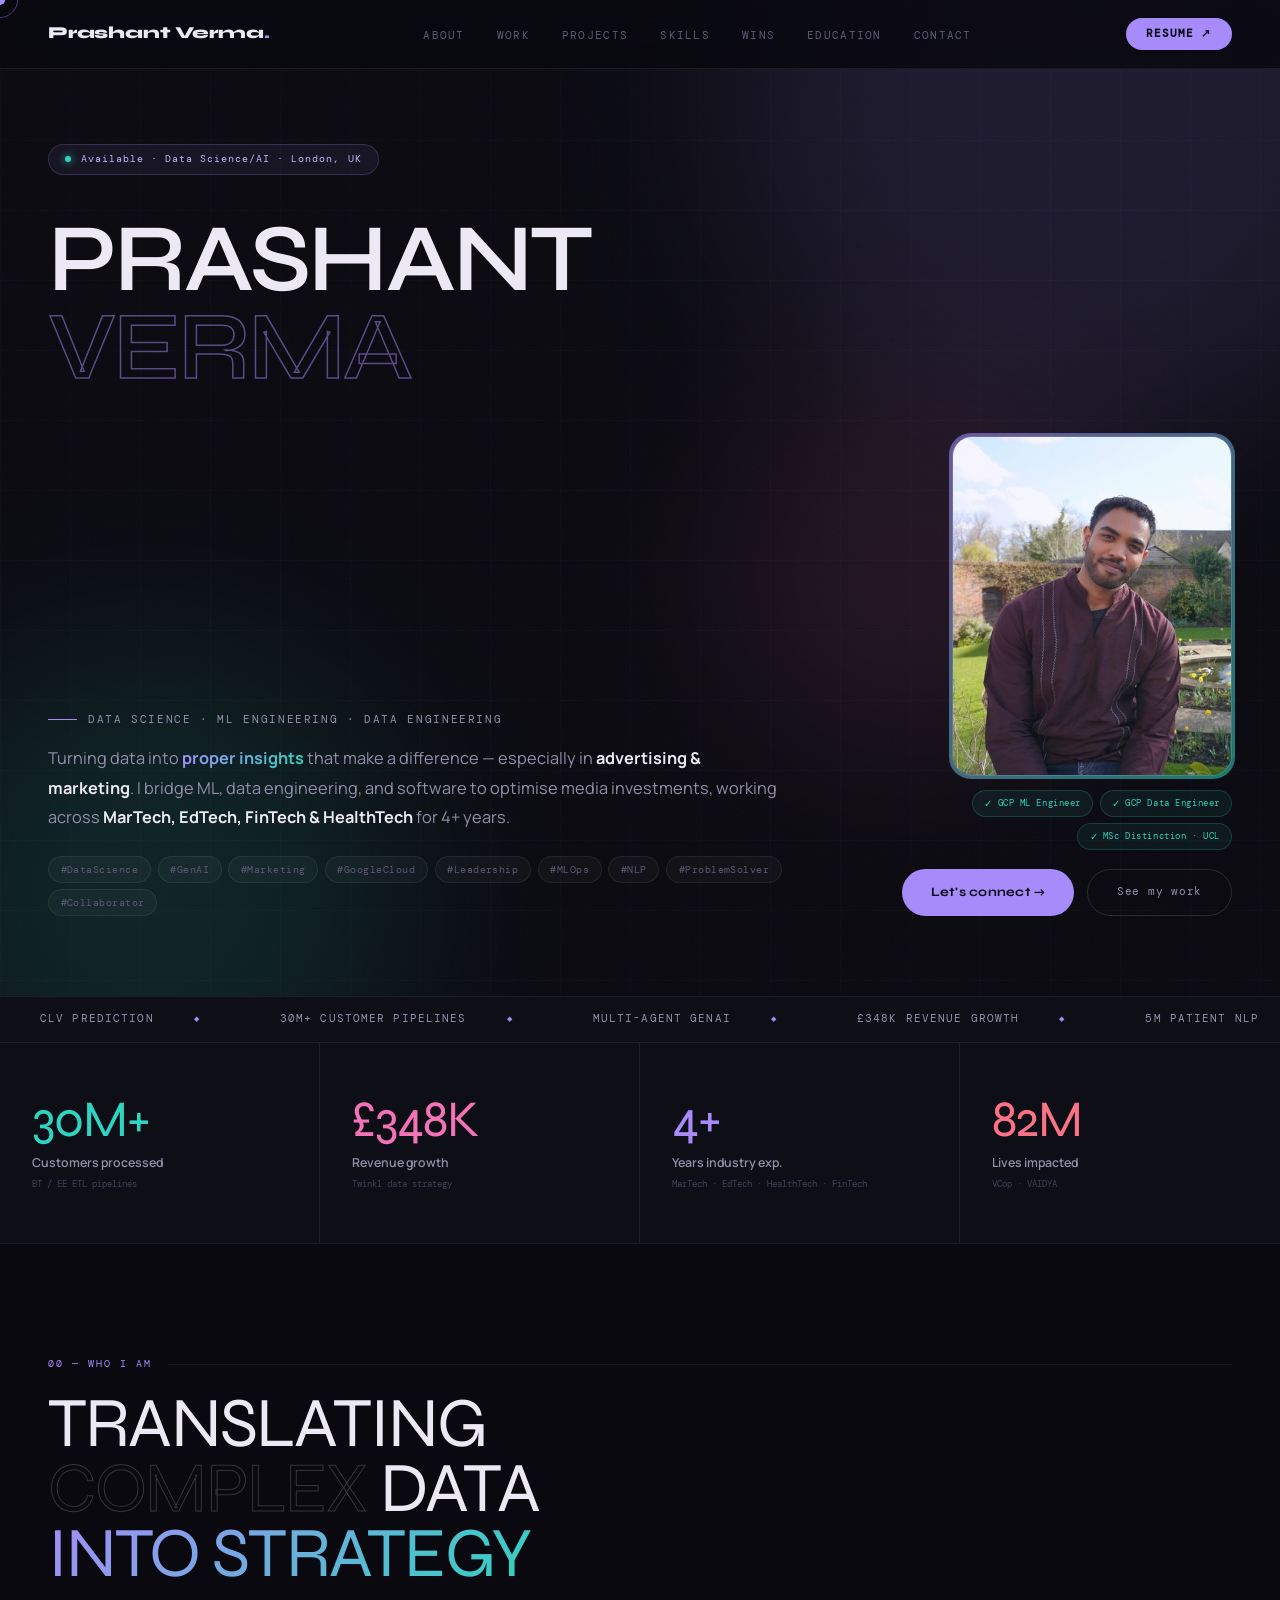
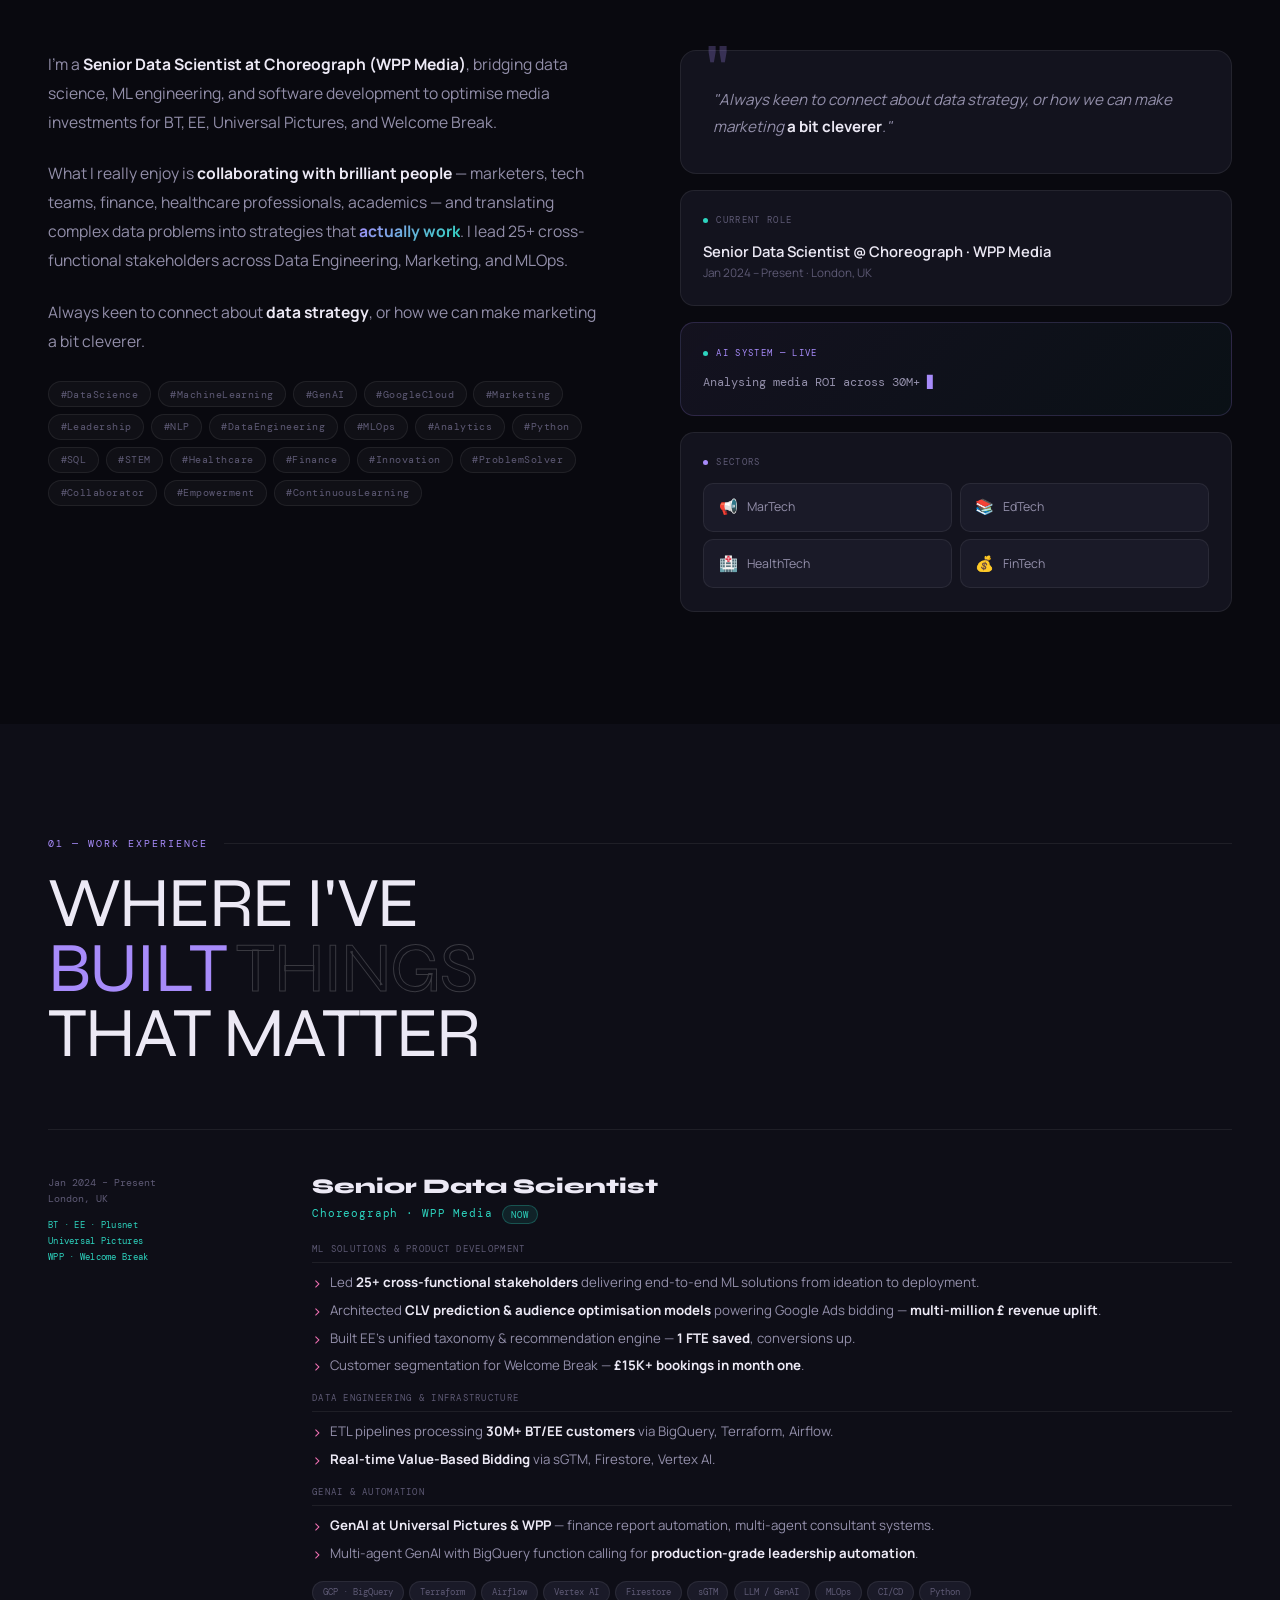
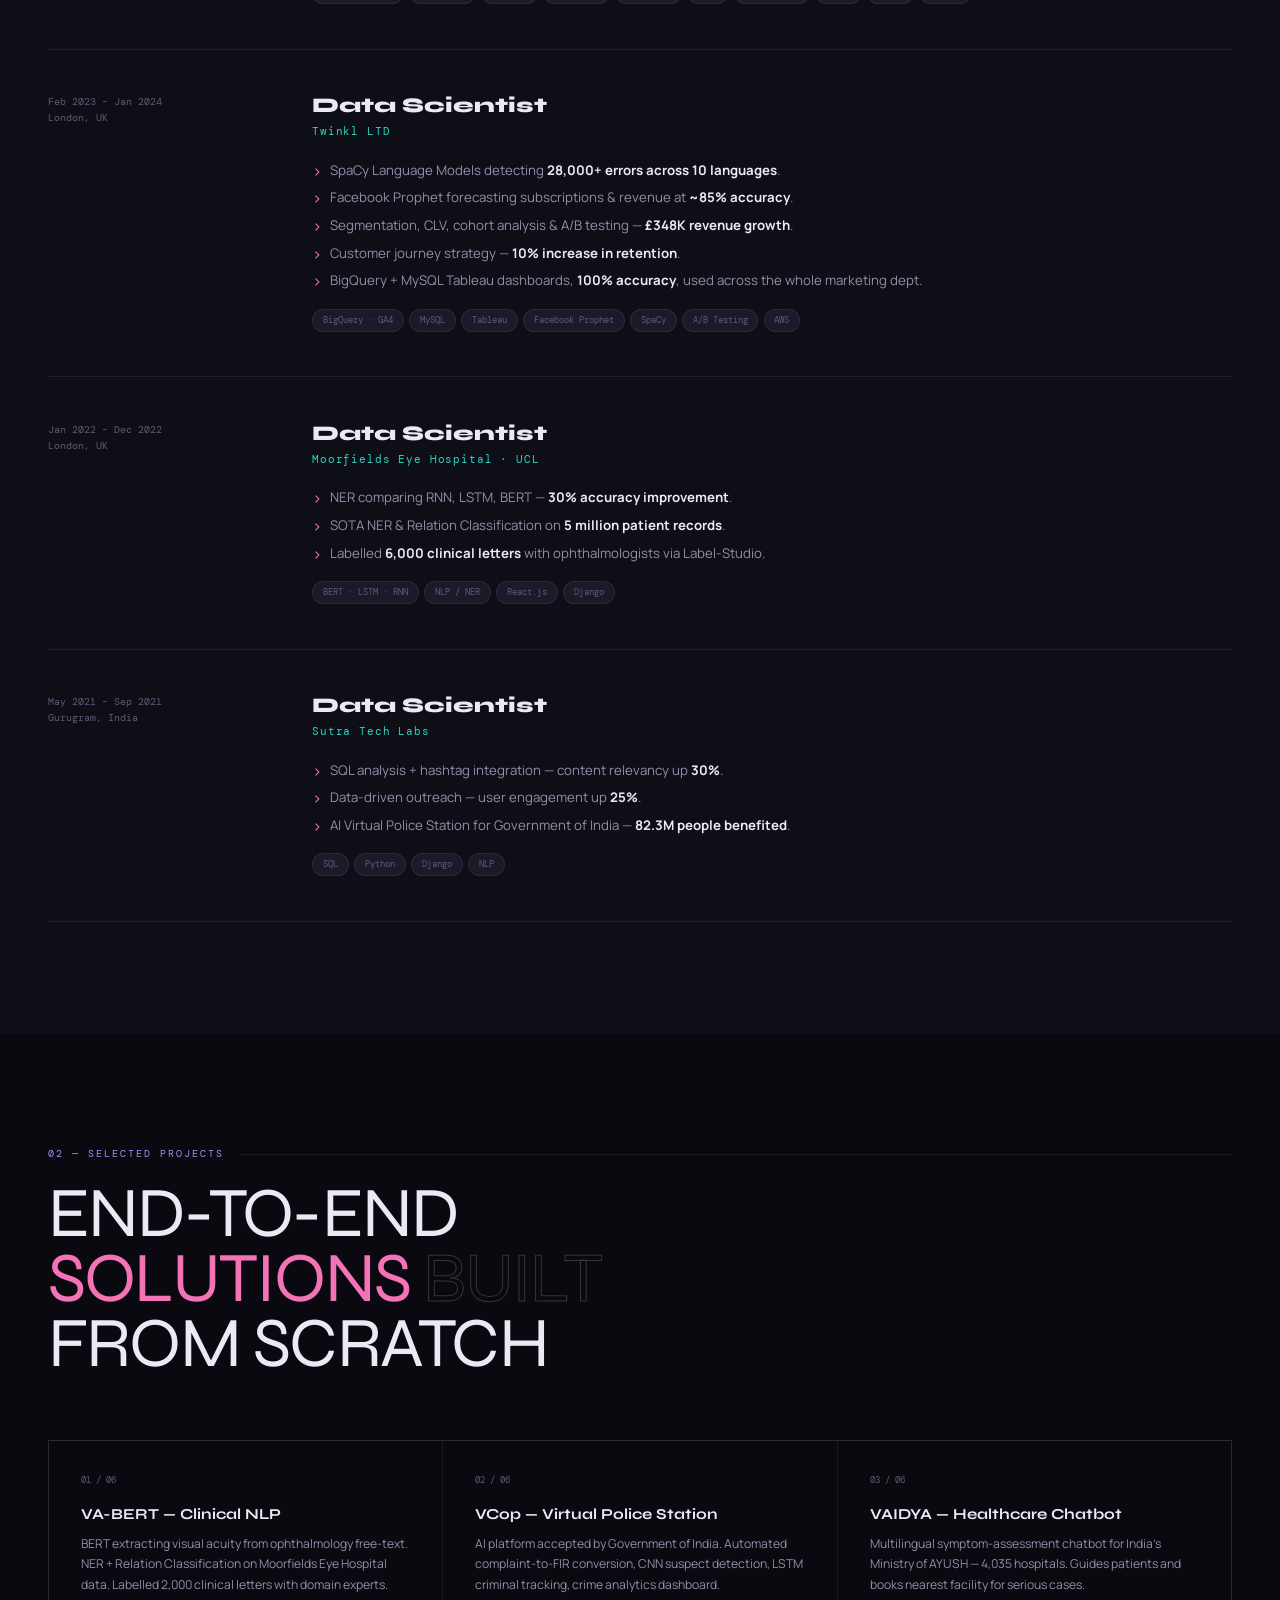
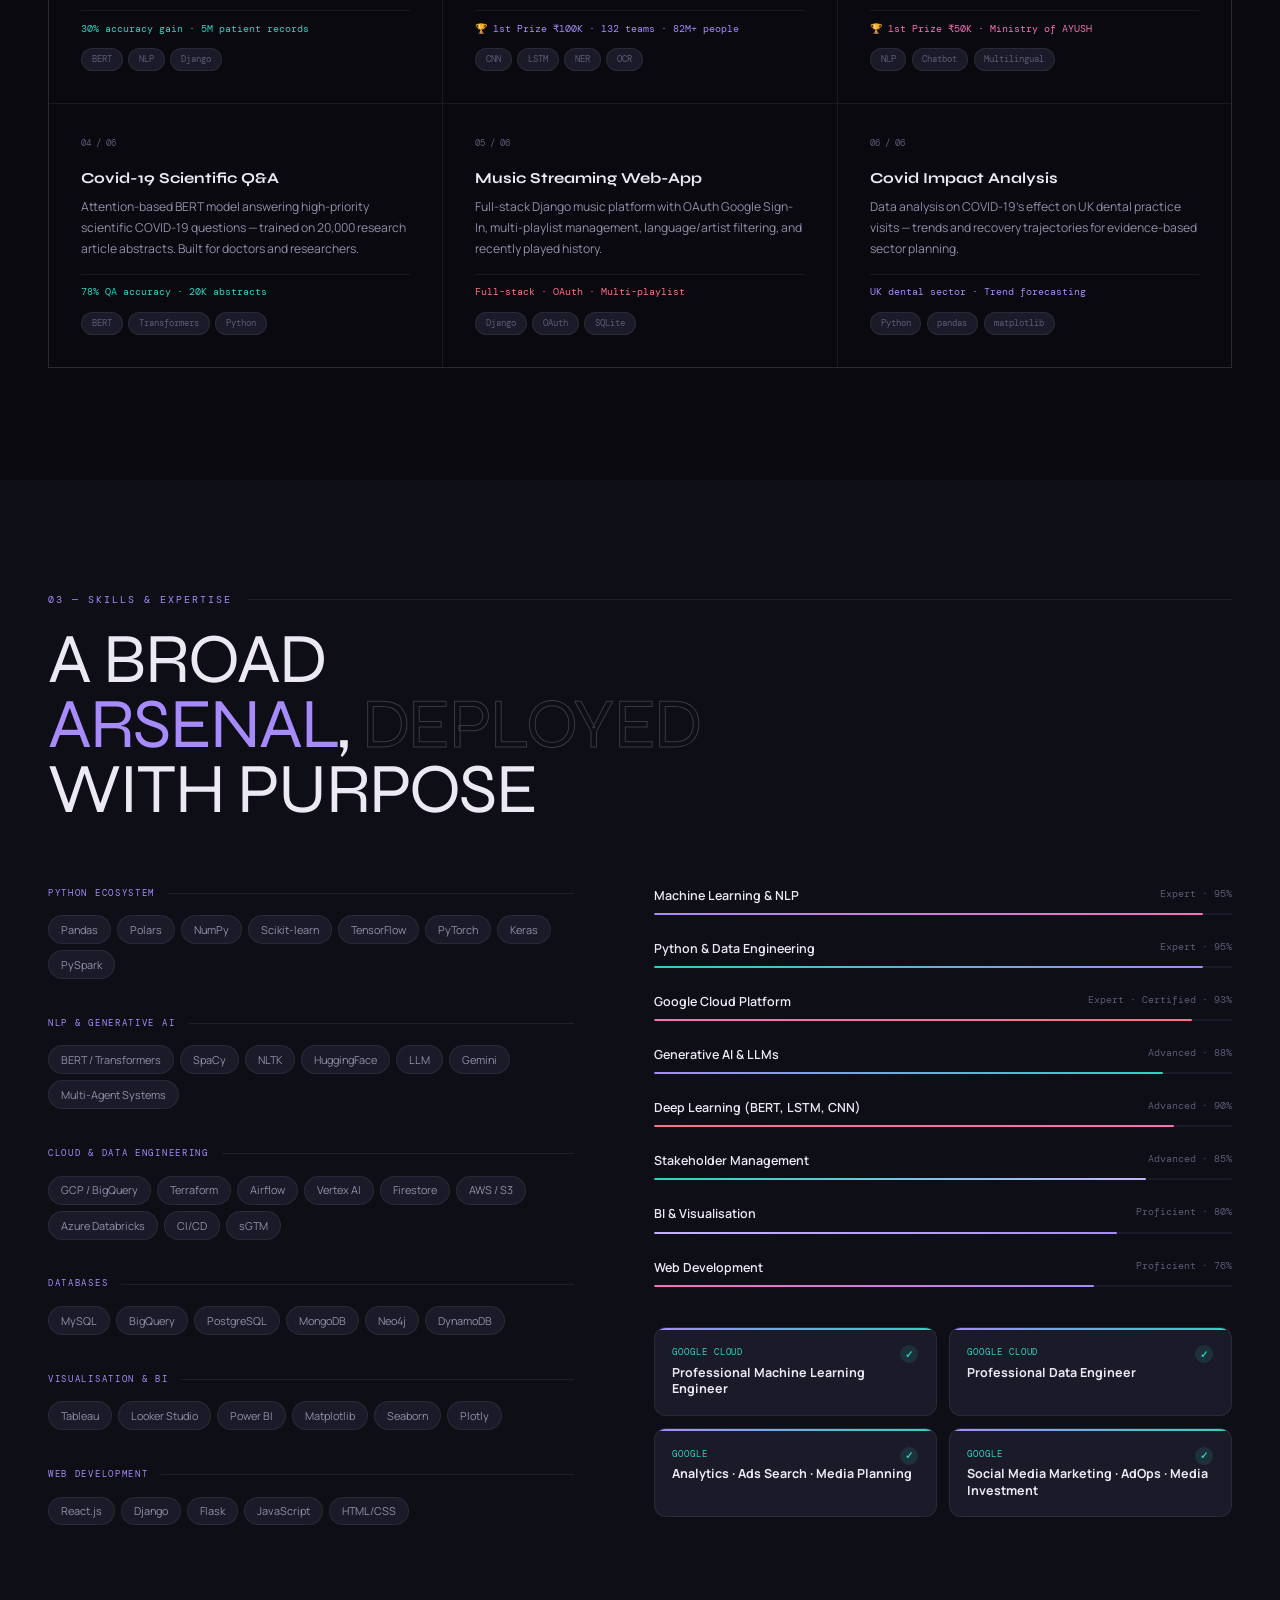
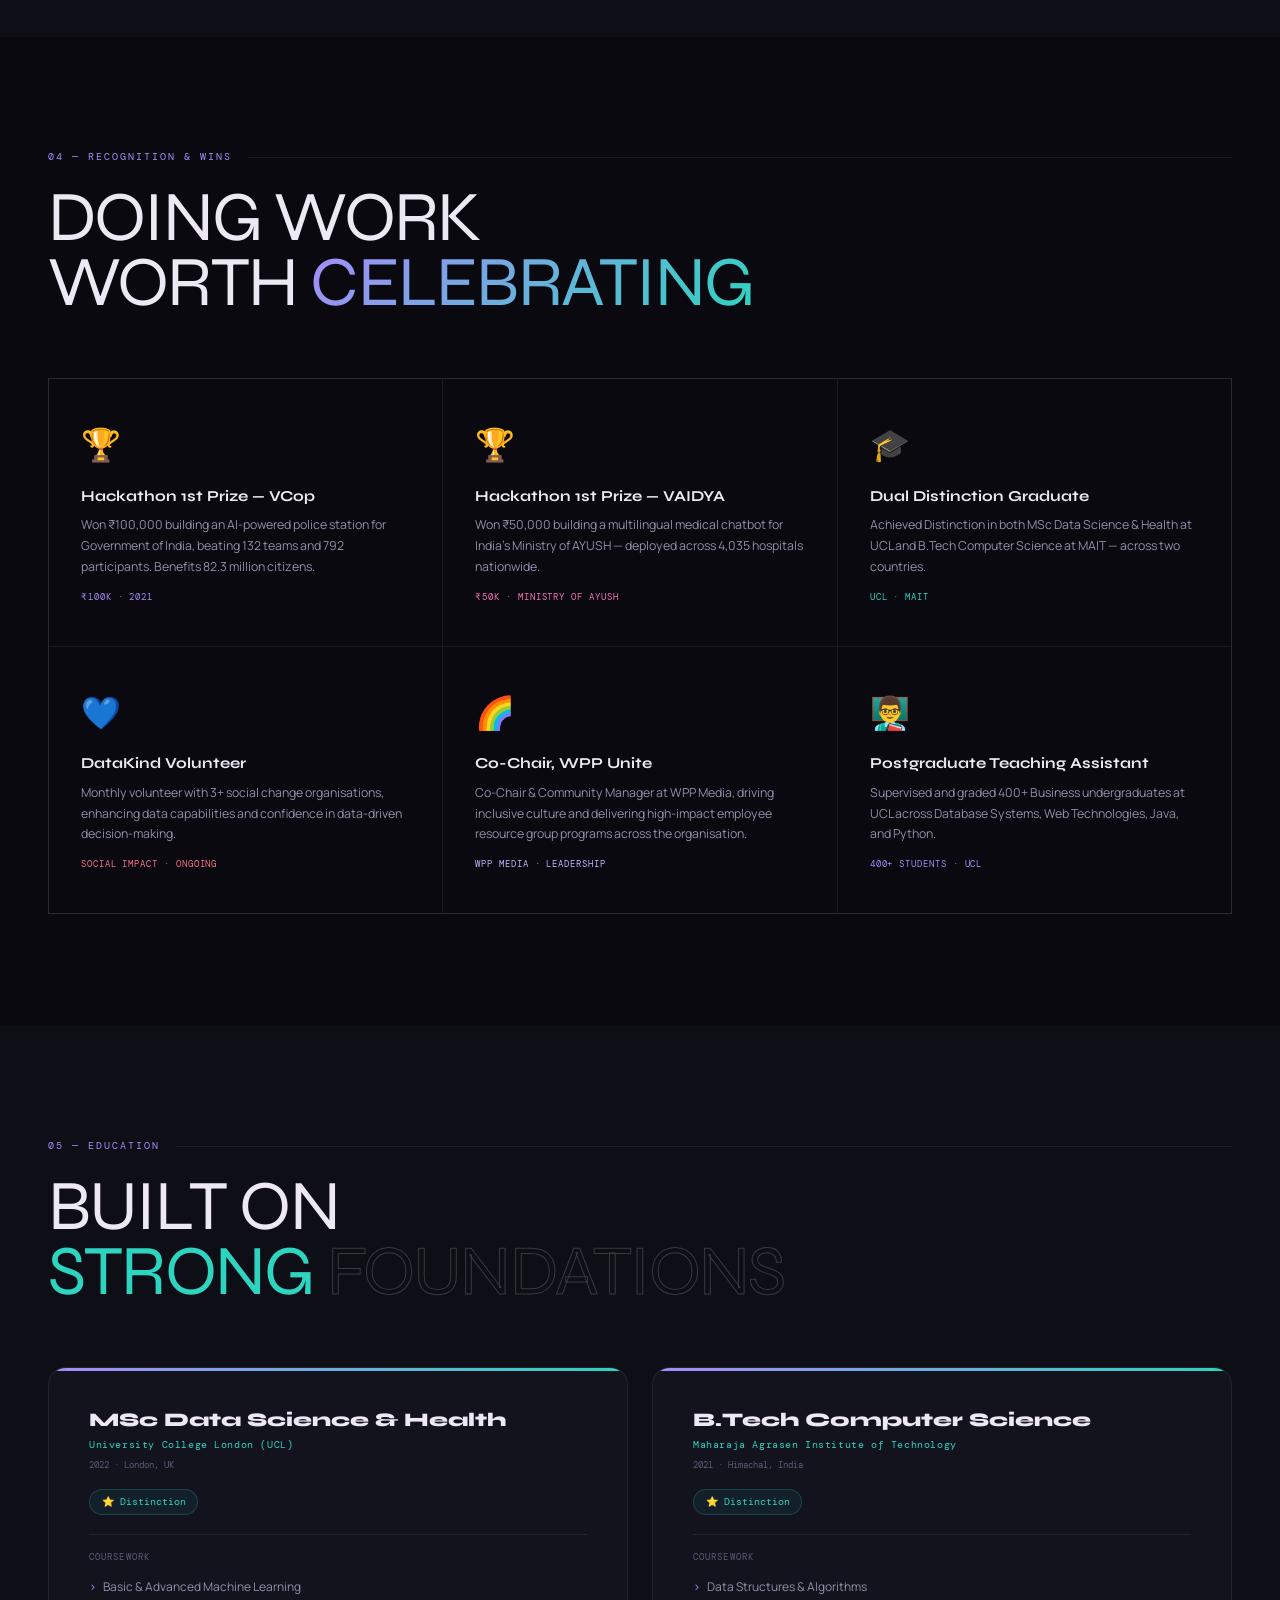
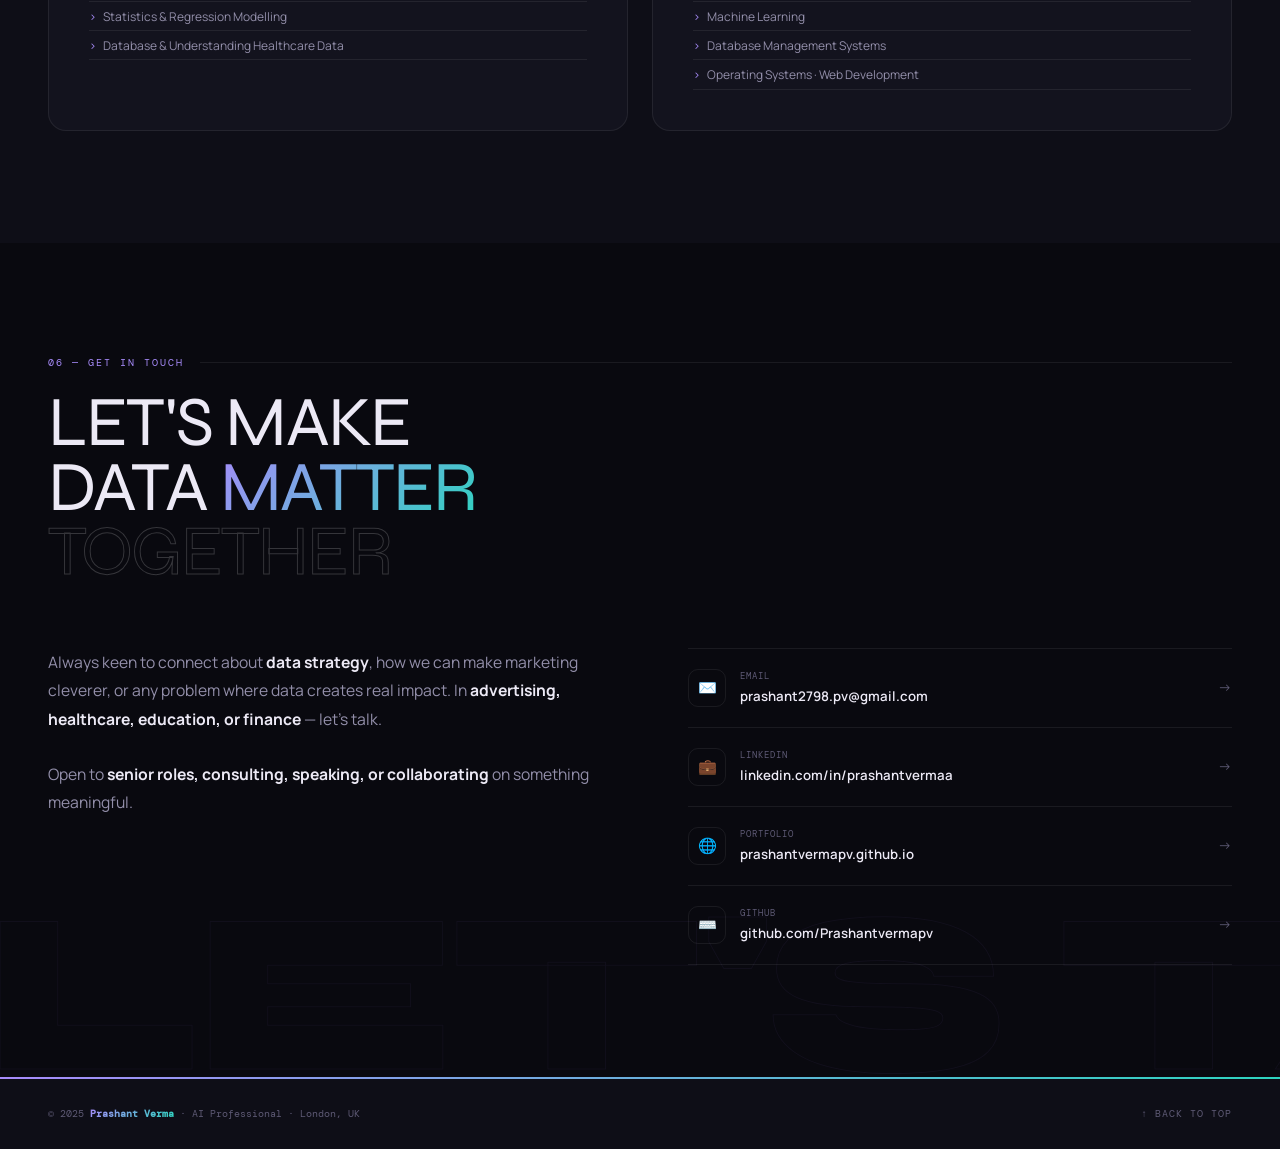
==== commit 1dc39a09: "Update resume link in navigation" ====
--- a/index.html
+++ b/index.html
@@ -375,7 +375,7 @@
     <li><a href="#education">Education</a></li>
     <li><a href="#contact">Contact</a></li>
   </ul>
-  <a class="nav-cta" href="https://drive.google.com/file/d/1RV49fVIUnyiu4KvgZ_evz-Sg7XkoLZ3u/view?usp=sharing" target="_blank">Resume ↗</a>
+  <a class="nav-cta" href="https://drive.google.com/file/d/1QwGwLtvhFz5xvsEtPuu3sFUD4pf5P1sD/view?usp=drive_link" target="_blank">Resume ↗</a>
 </nav>
 
 <!-- HERO -->
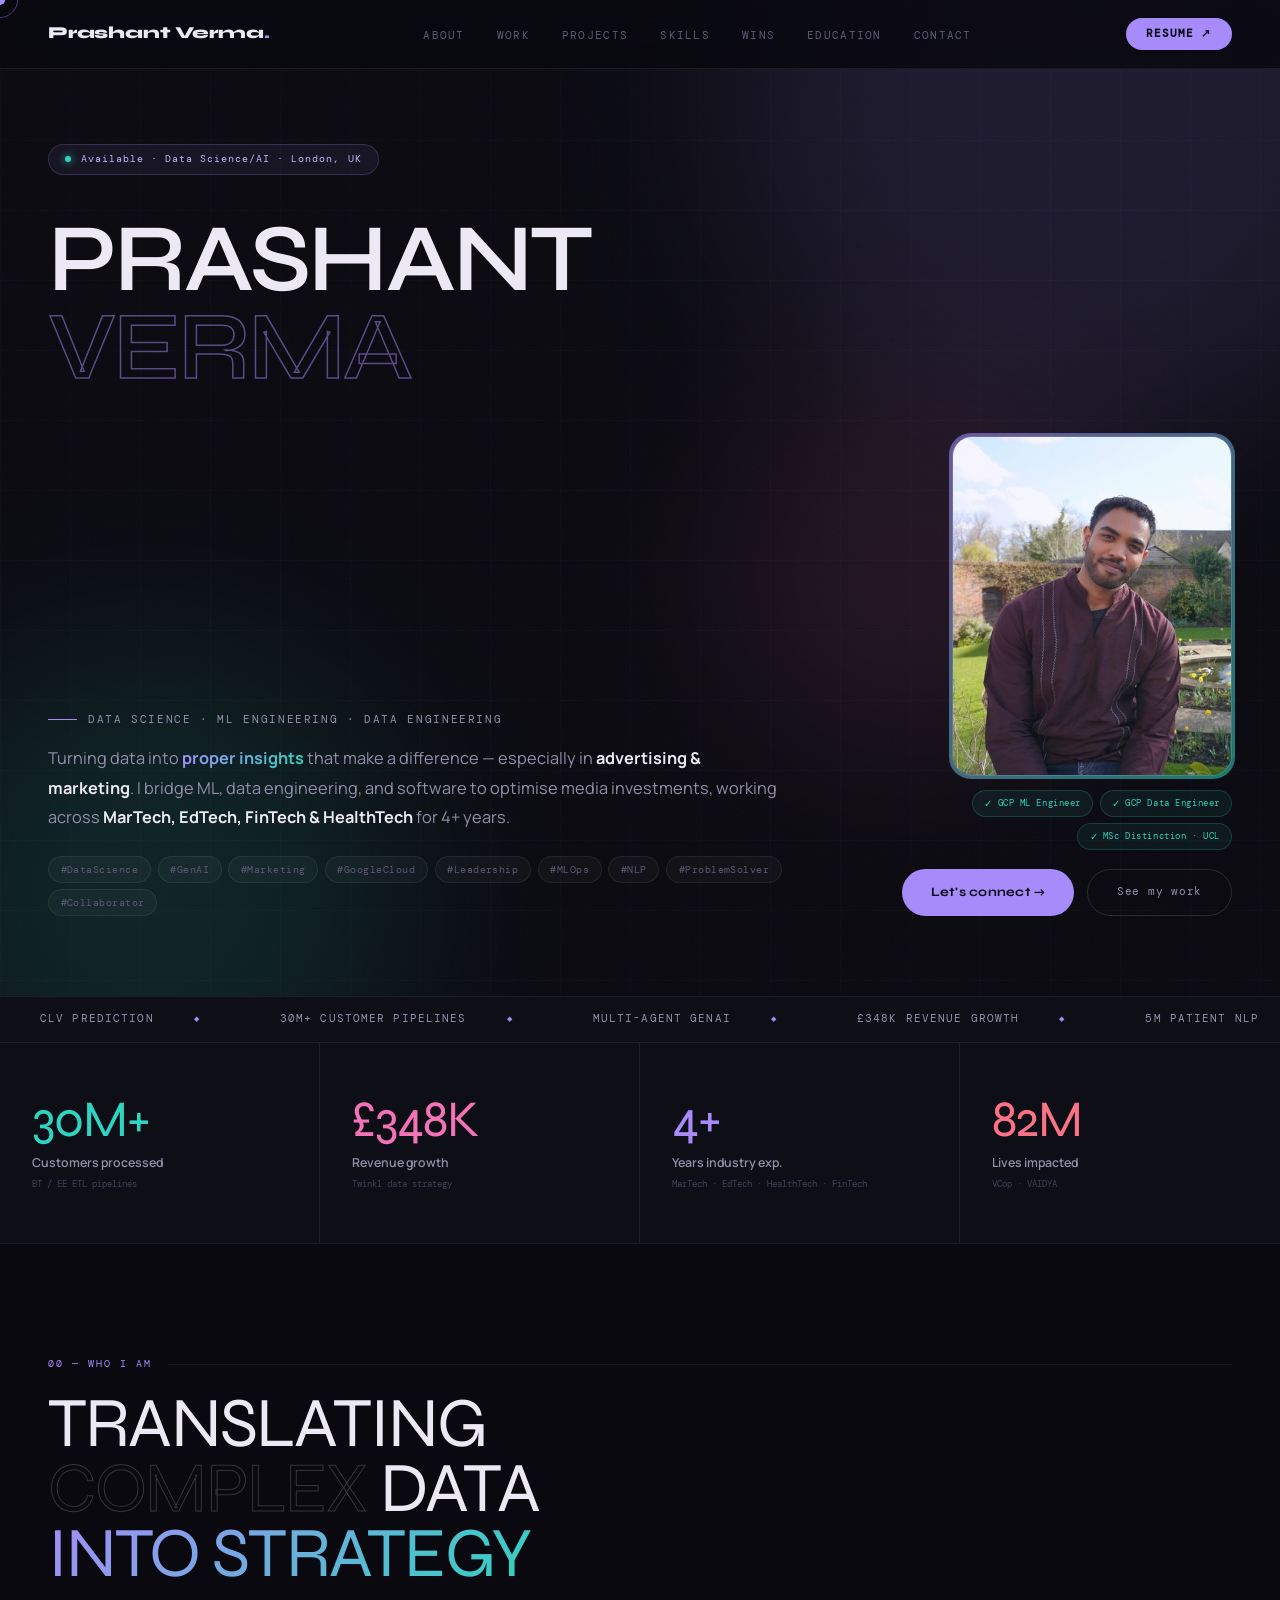
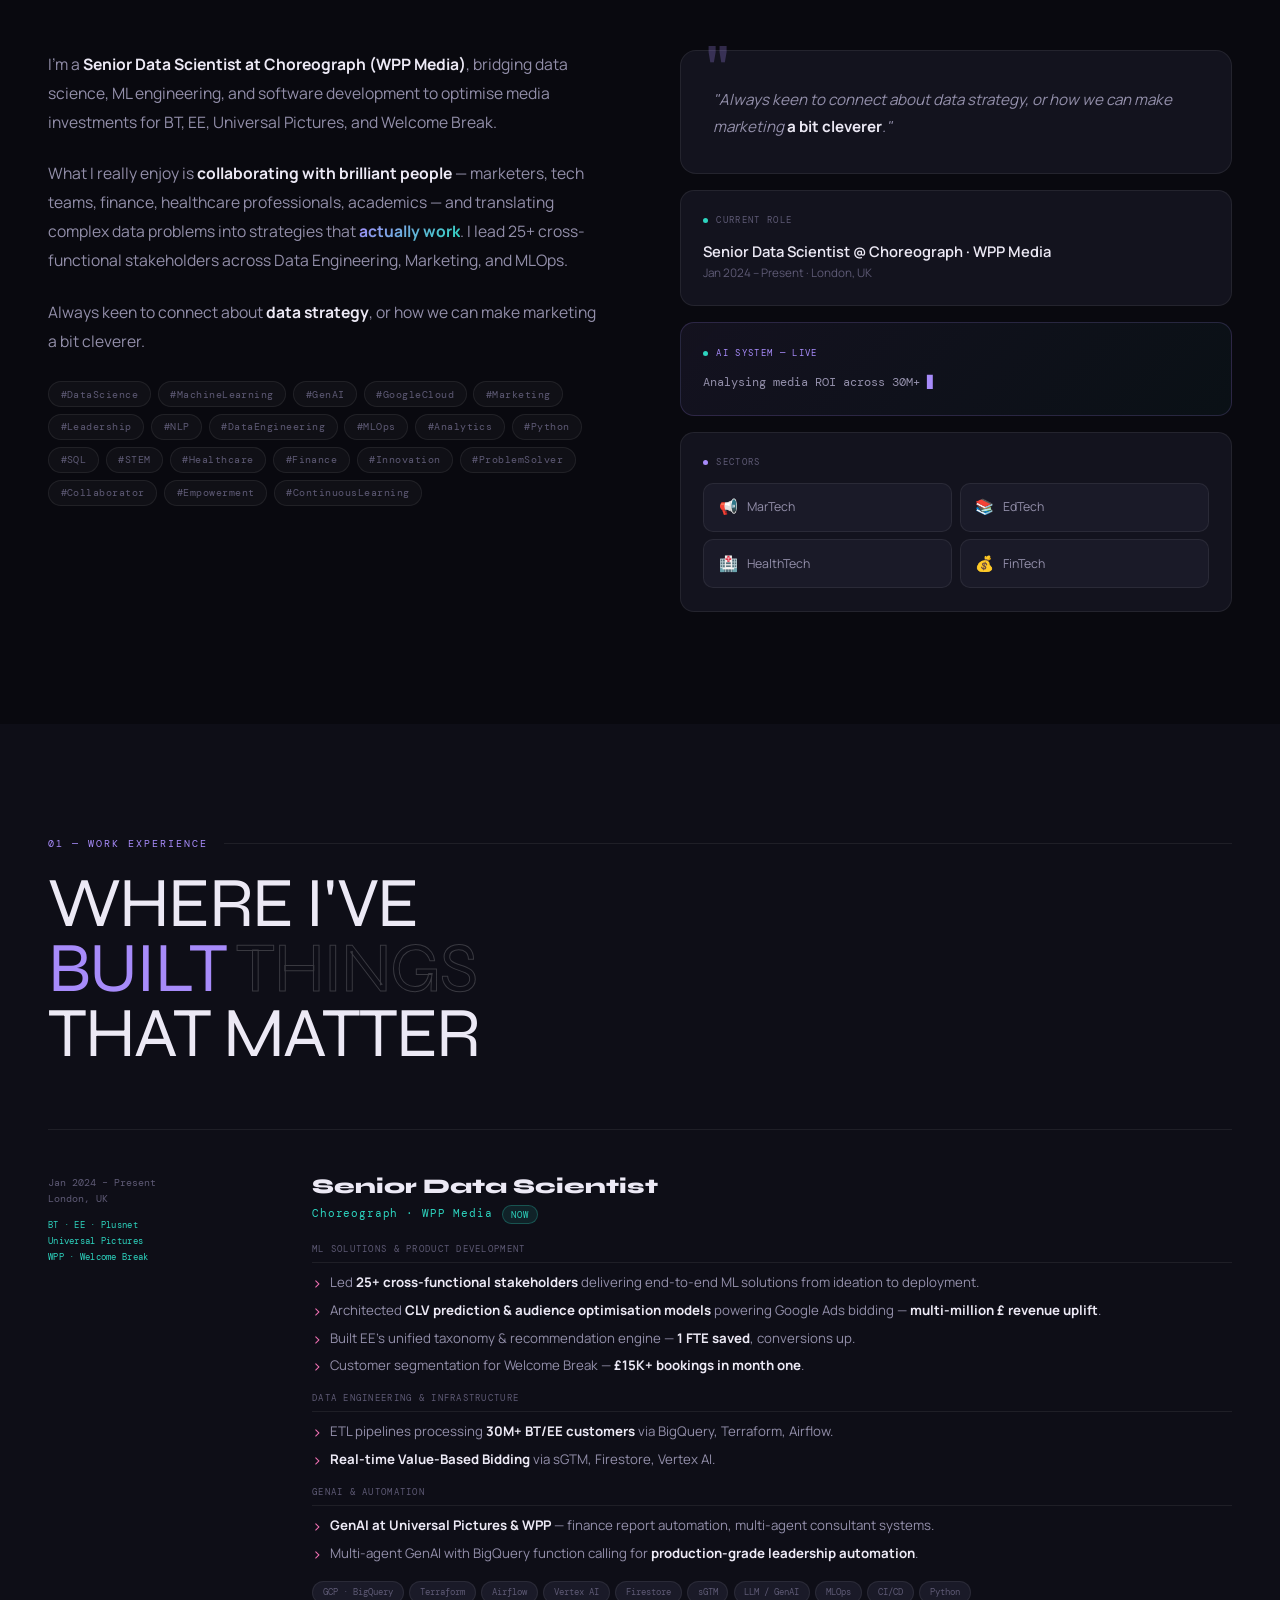
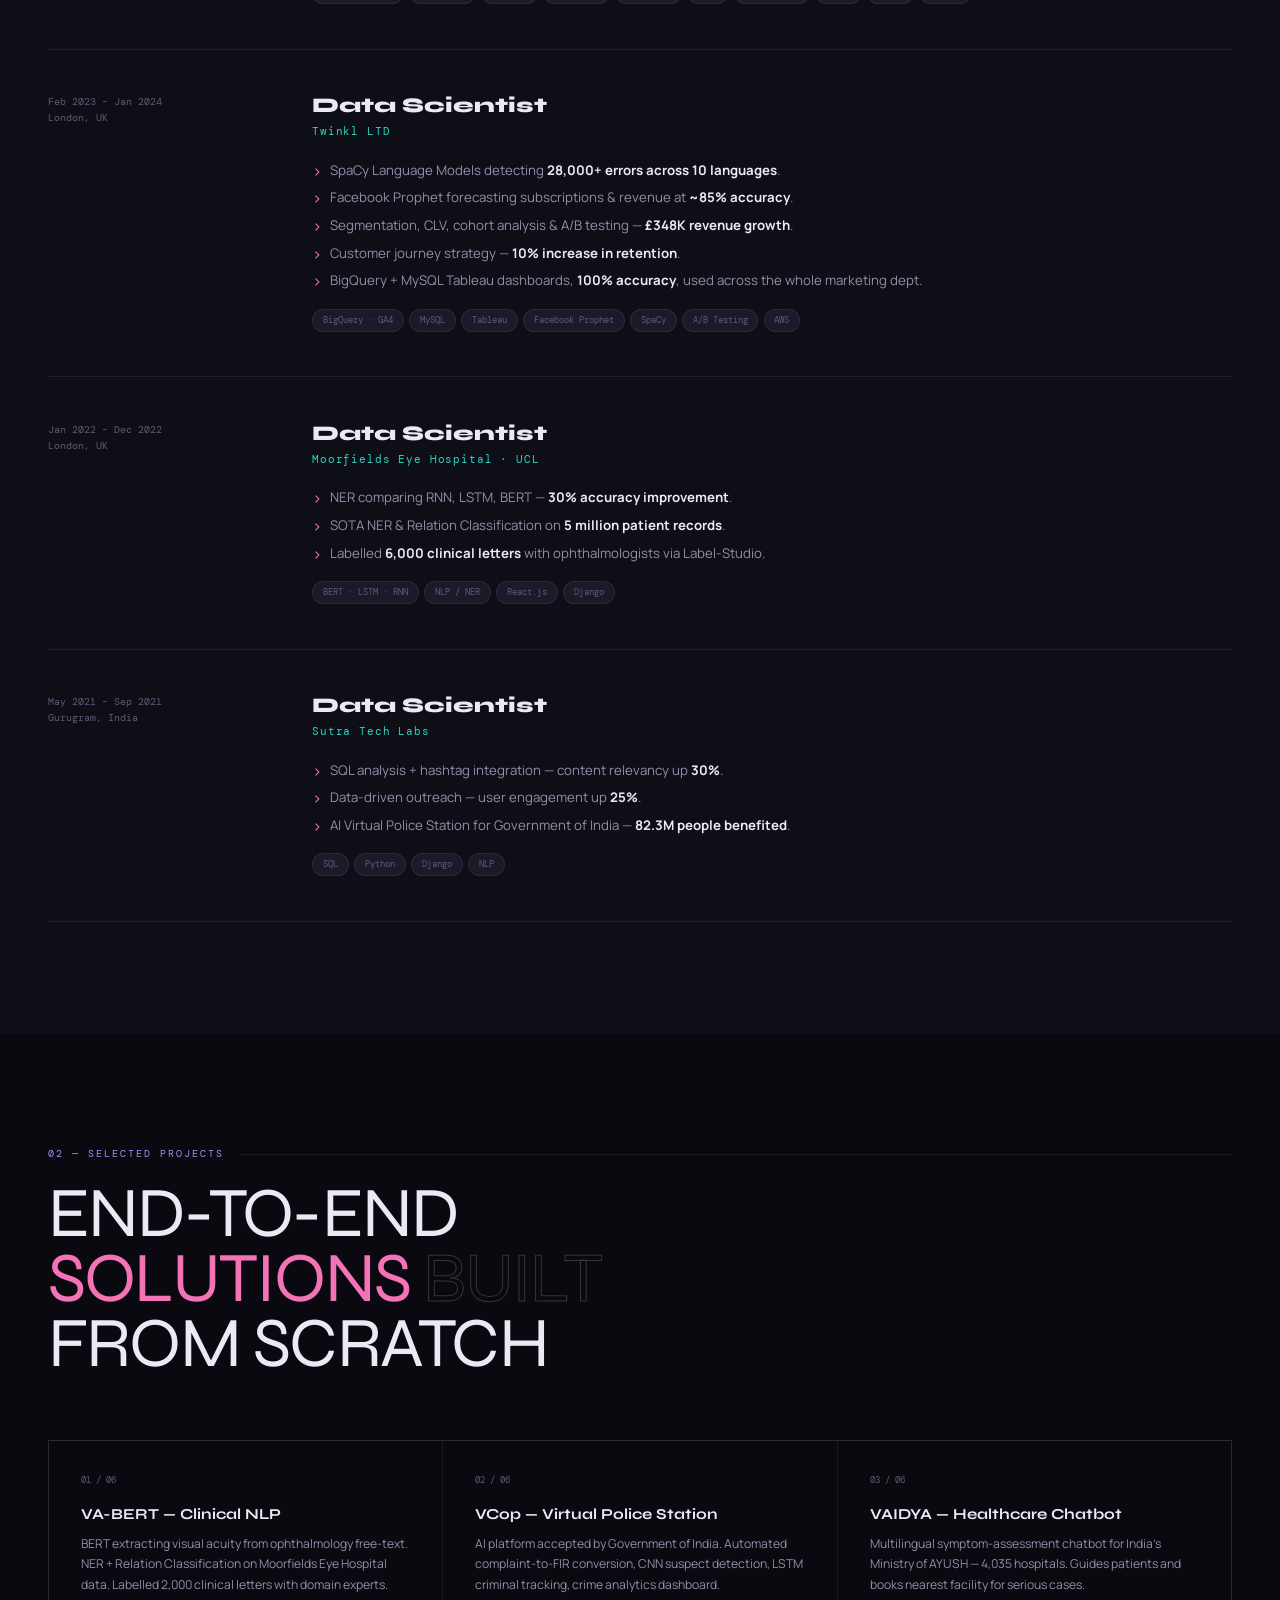
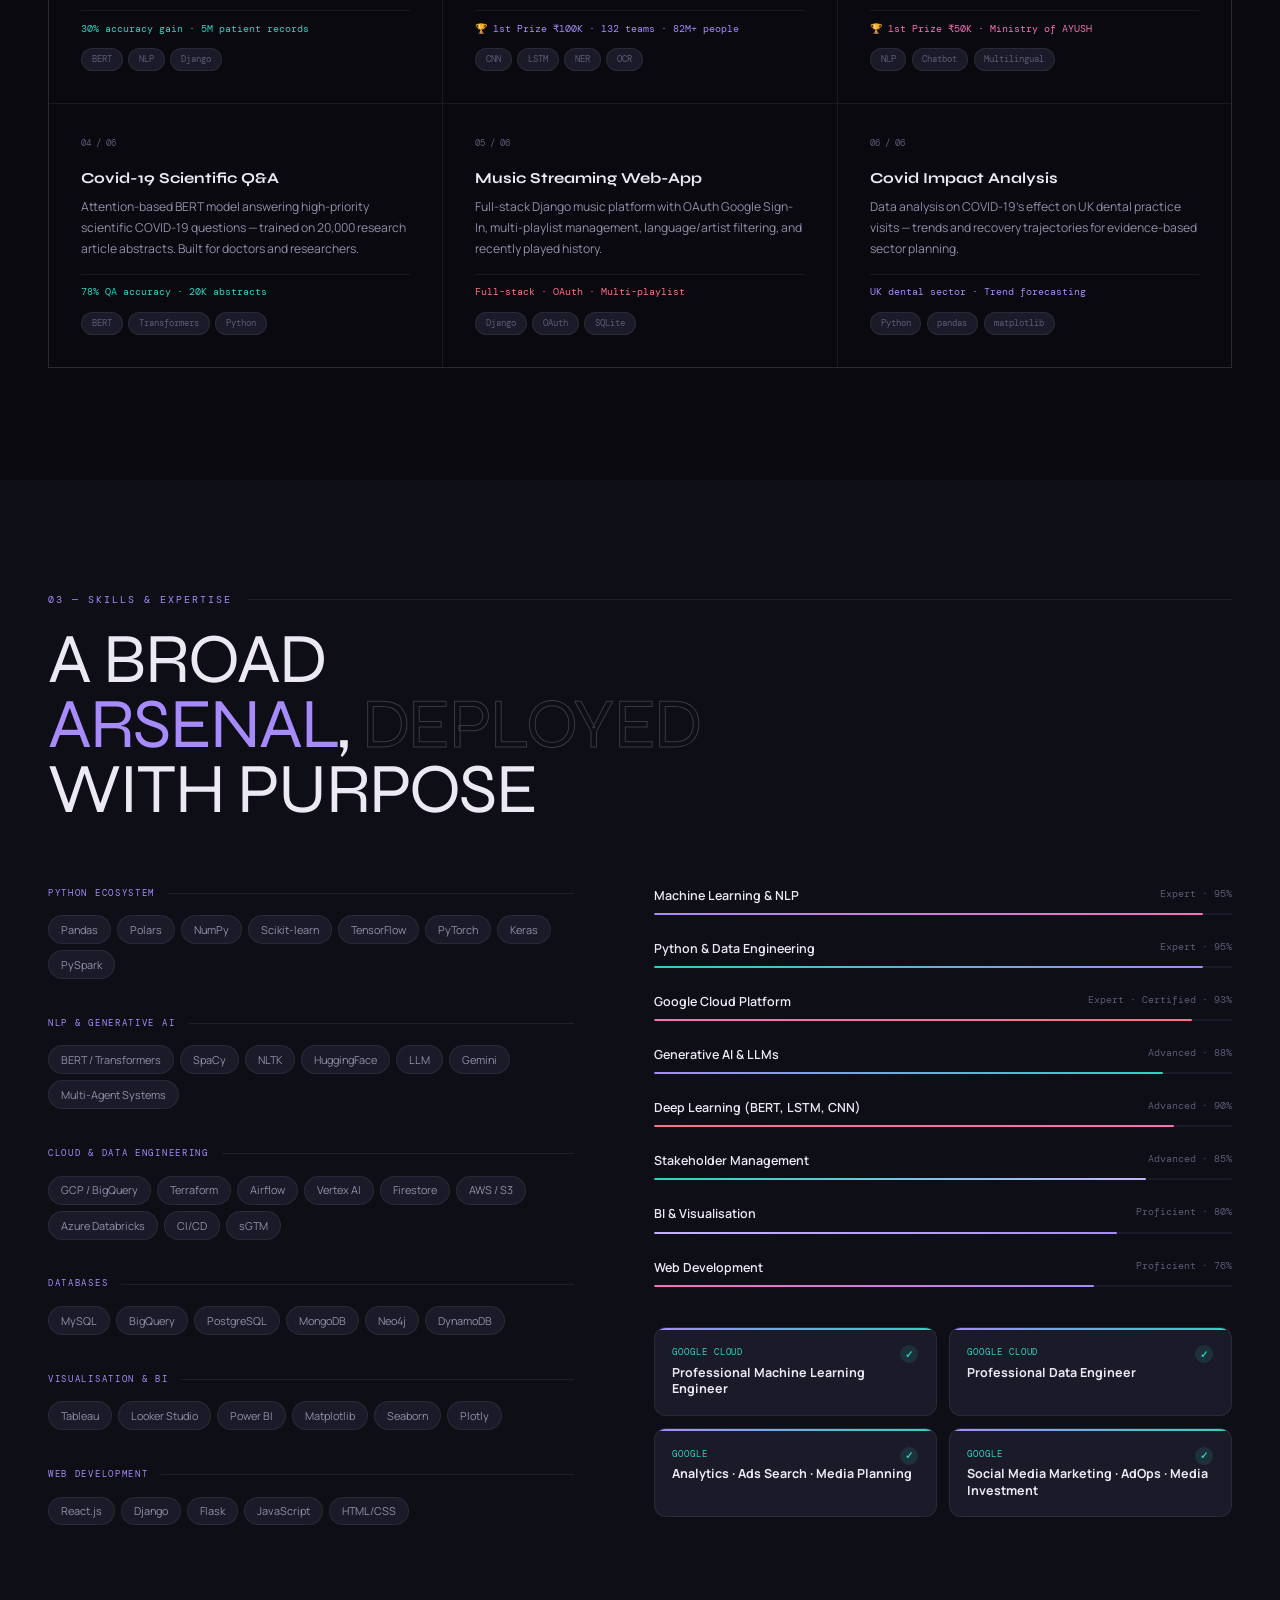
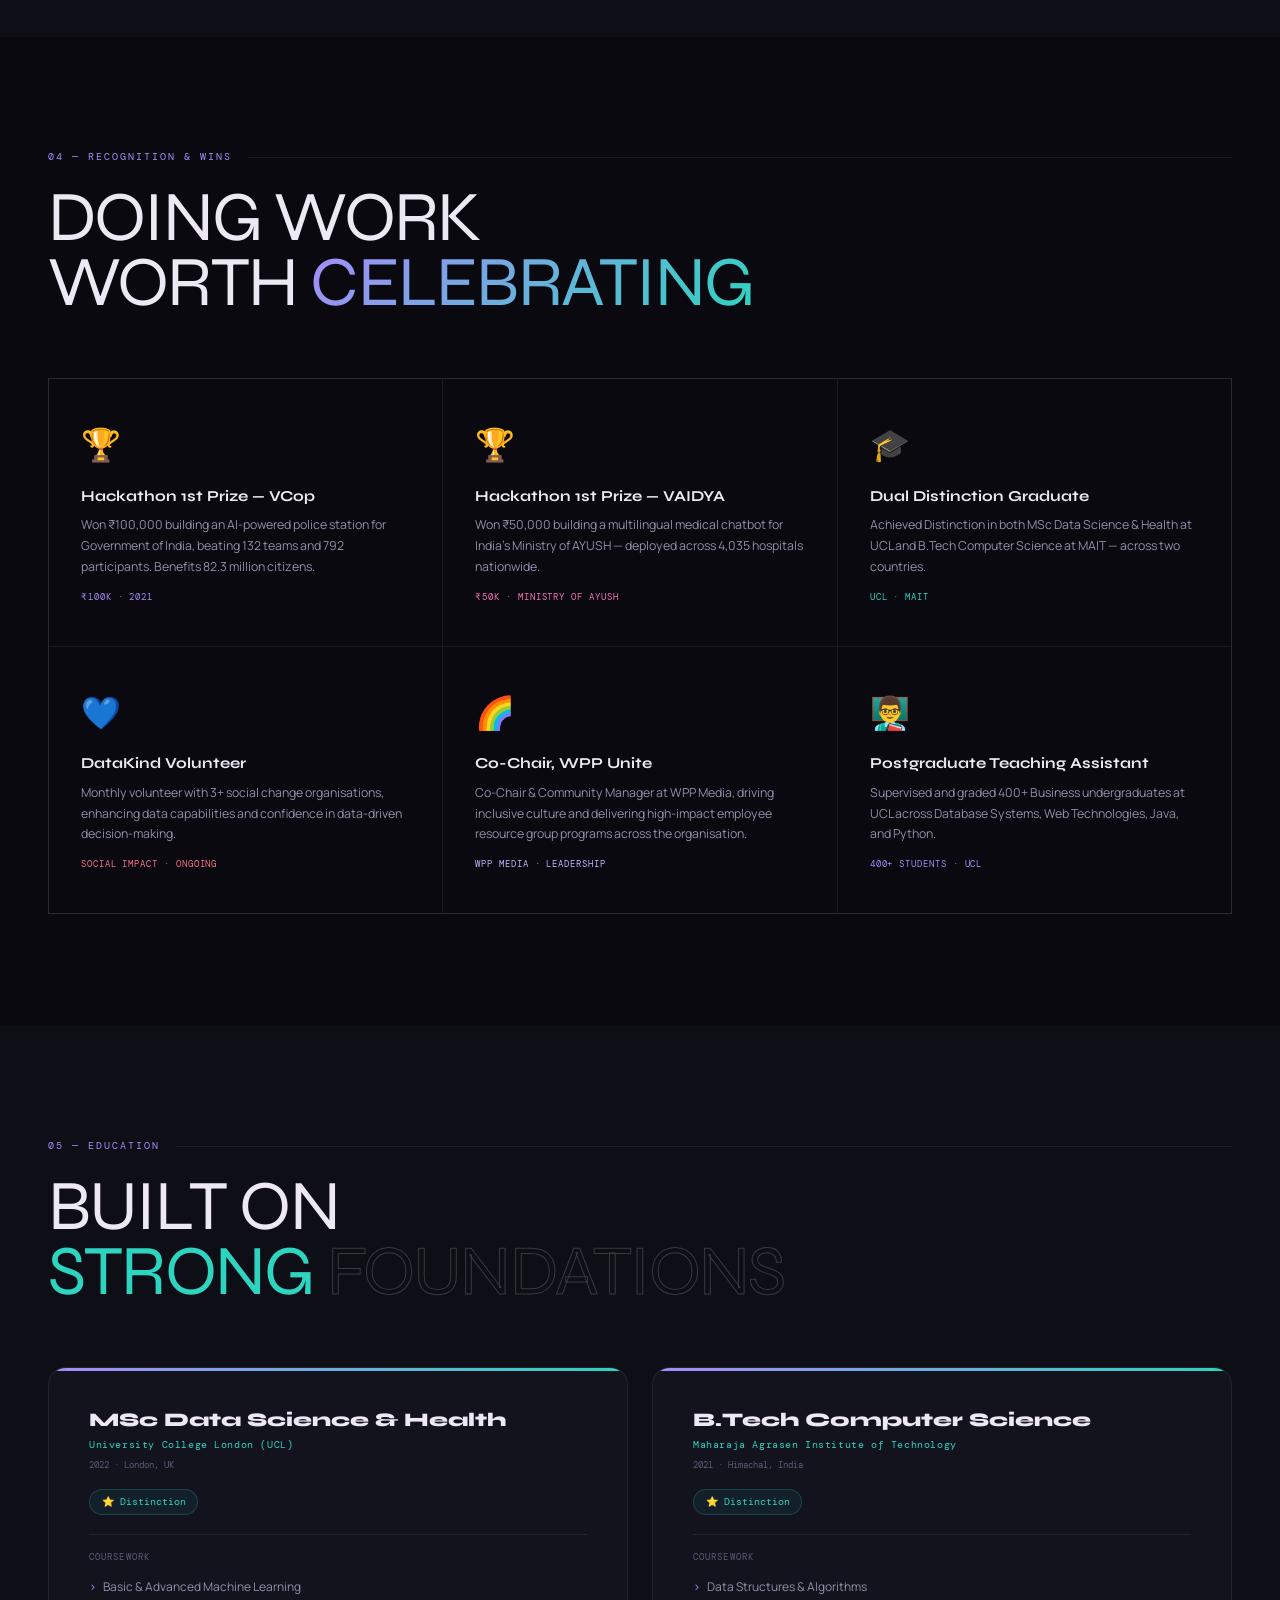
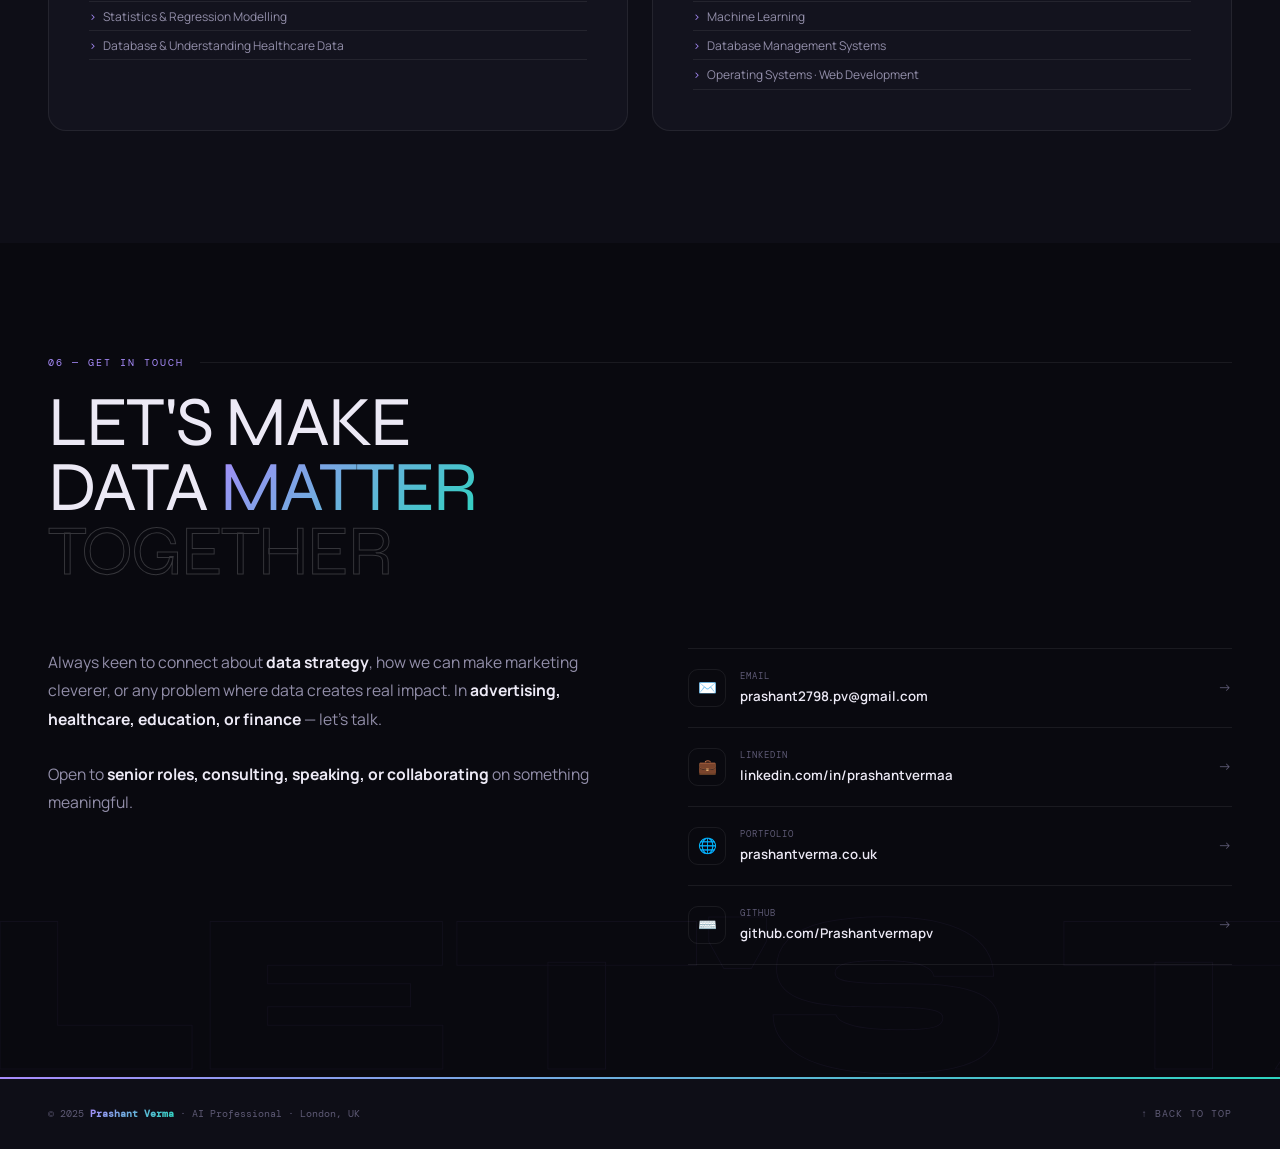
==== commit 1e06929b: "Update portfolio link in index.html" ====
--- a/index.html
+++ b/index.html
@@ -735,7 +735,7 @@
       <div class="cl-wrap reveal">
         <a class="cl-item" href="mailto:prashant2798.pv@gmail.com"><div class="cl-left"><div class="cl-icon">✉️</div><div><div class="cl-lbl">Email</div><div class="cl-val">prashant2798.pv@gmail.com</div></div></div><span class="cl-arr">→</span></a>
         <a class="cl-item" href="https://linkedin.com/in/prashantvermaa" target="_blank"><div class="cl-left"><div class="cl-icon">💼</div><div><div class="cl-lbl">LinkedIn</div><div class="cl-val">linkedin.com/in/prashantvermaa</div></div></div><span class="cl-arr">→</span></a>
-        <a class="cl-item" href="https://prashantverma.co.uk" target="_blank"><div class="cl-left"><div class="cl-icon">🌐</div><div><div class="cl-lbl">Portfolio</div><div class="cl-val">prashantvermapv.github.io</div></div></div><span class="cl-arr">→</span></a>
+        <a class="cl-item" href="https://prashantverma.co.uk" target="_blank"><div class="cl-left"><div class="cl-icon">🌐</div><div><div class="cl-lbl">Portfolio</div><div class="cl-val">prashantverma.co.uk</div></div></div><span class="cl-arr">→</span></a>
         <a class="cl-item" href="https://github.com/Prashantvermapv" target="_blank"><div class="cl-left"><div class="cl-icon">⌨️</div><div><div class="cl-lbl">GitHub</div><div class="cl-val">github.com/Prashantvermapv</div></div></div><span class="cl-arr">→</span></a>
       </div>
     </div>
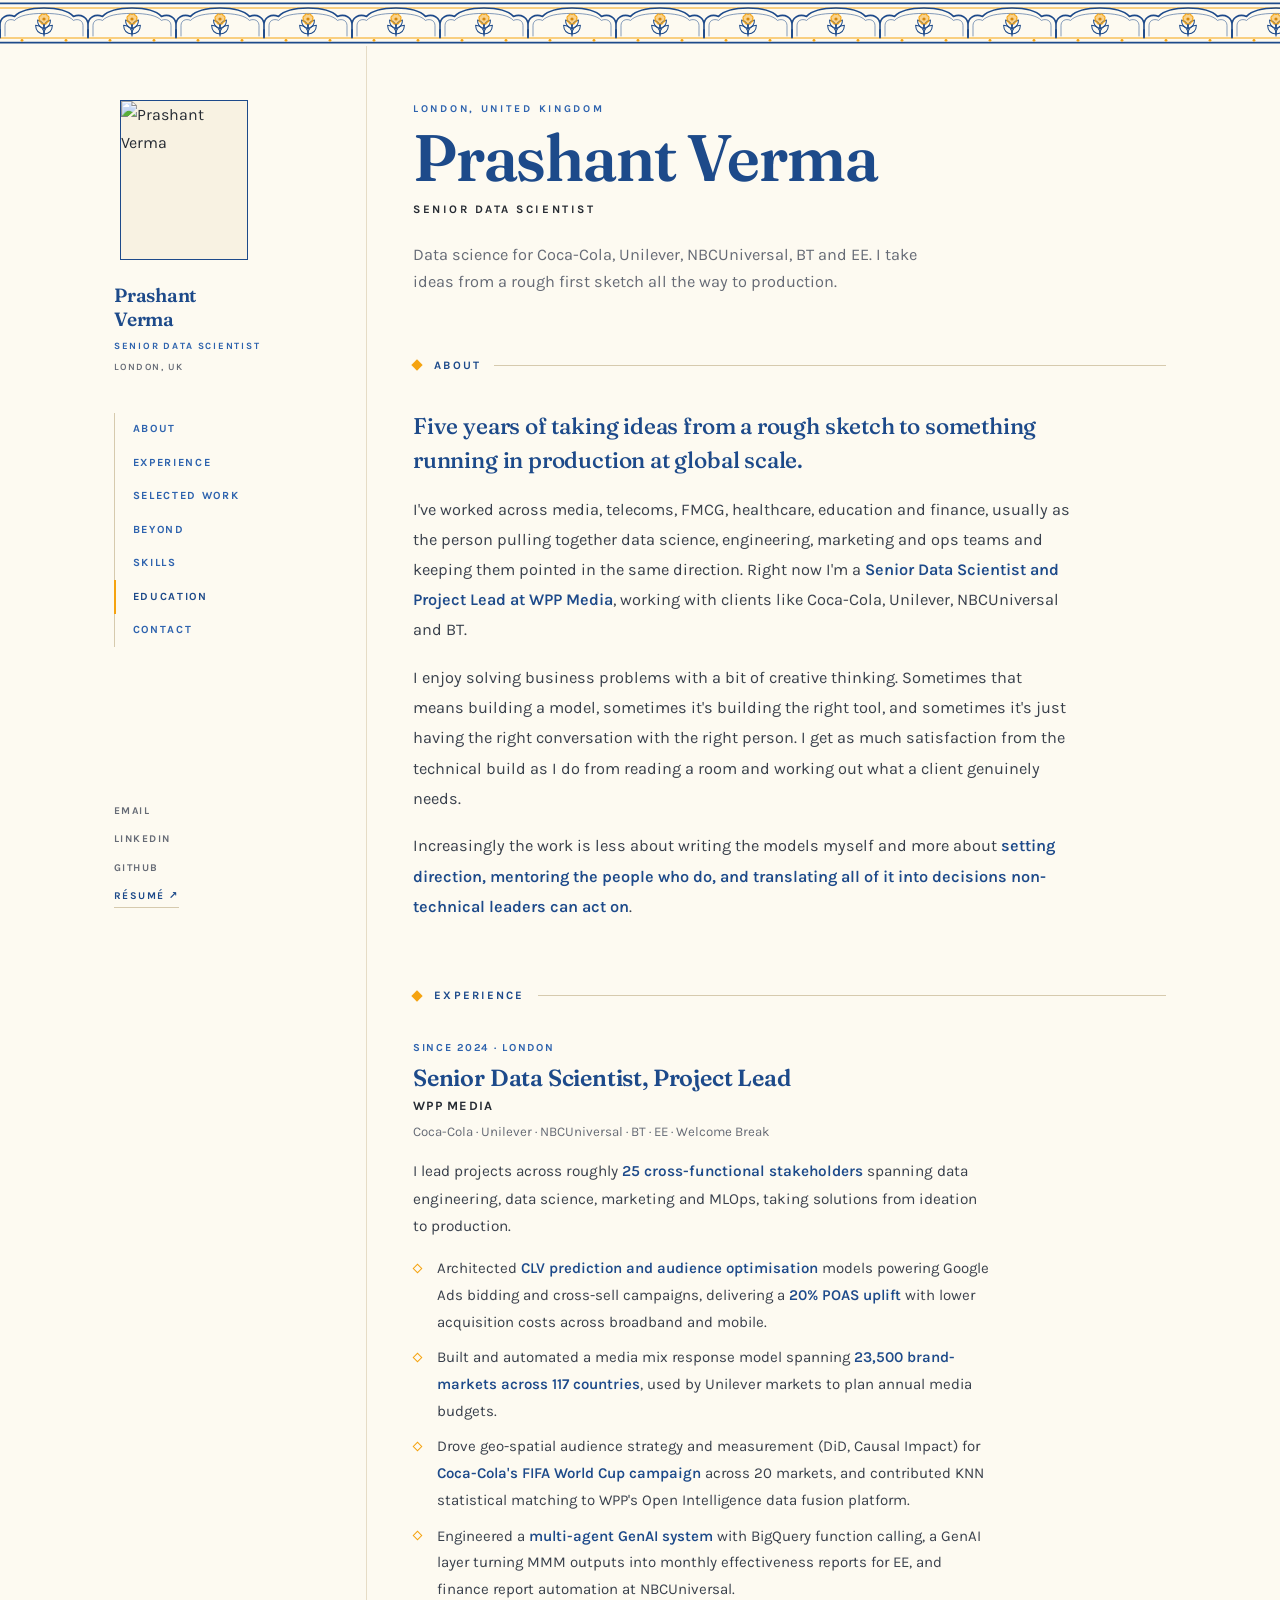
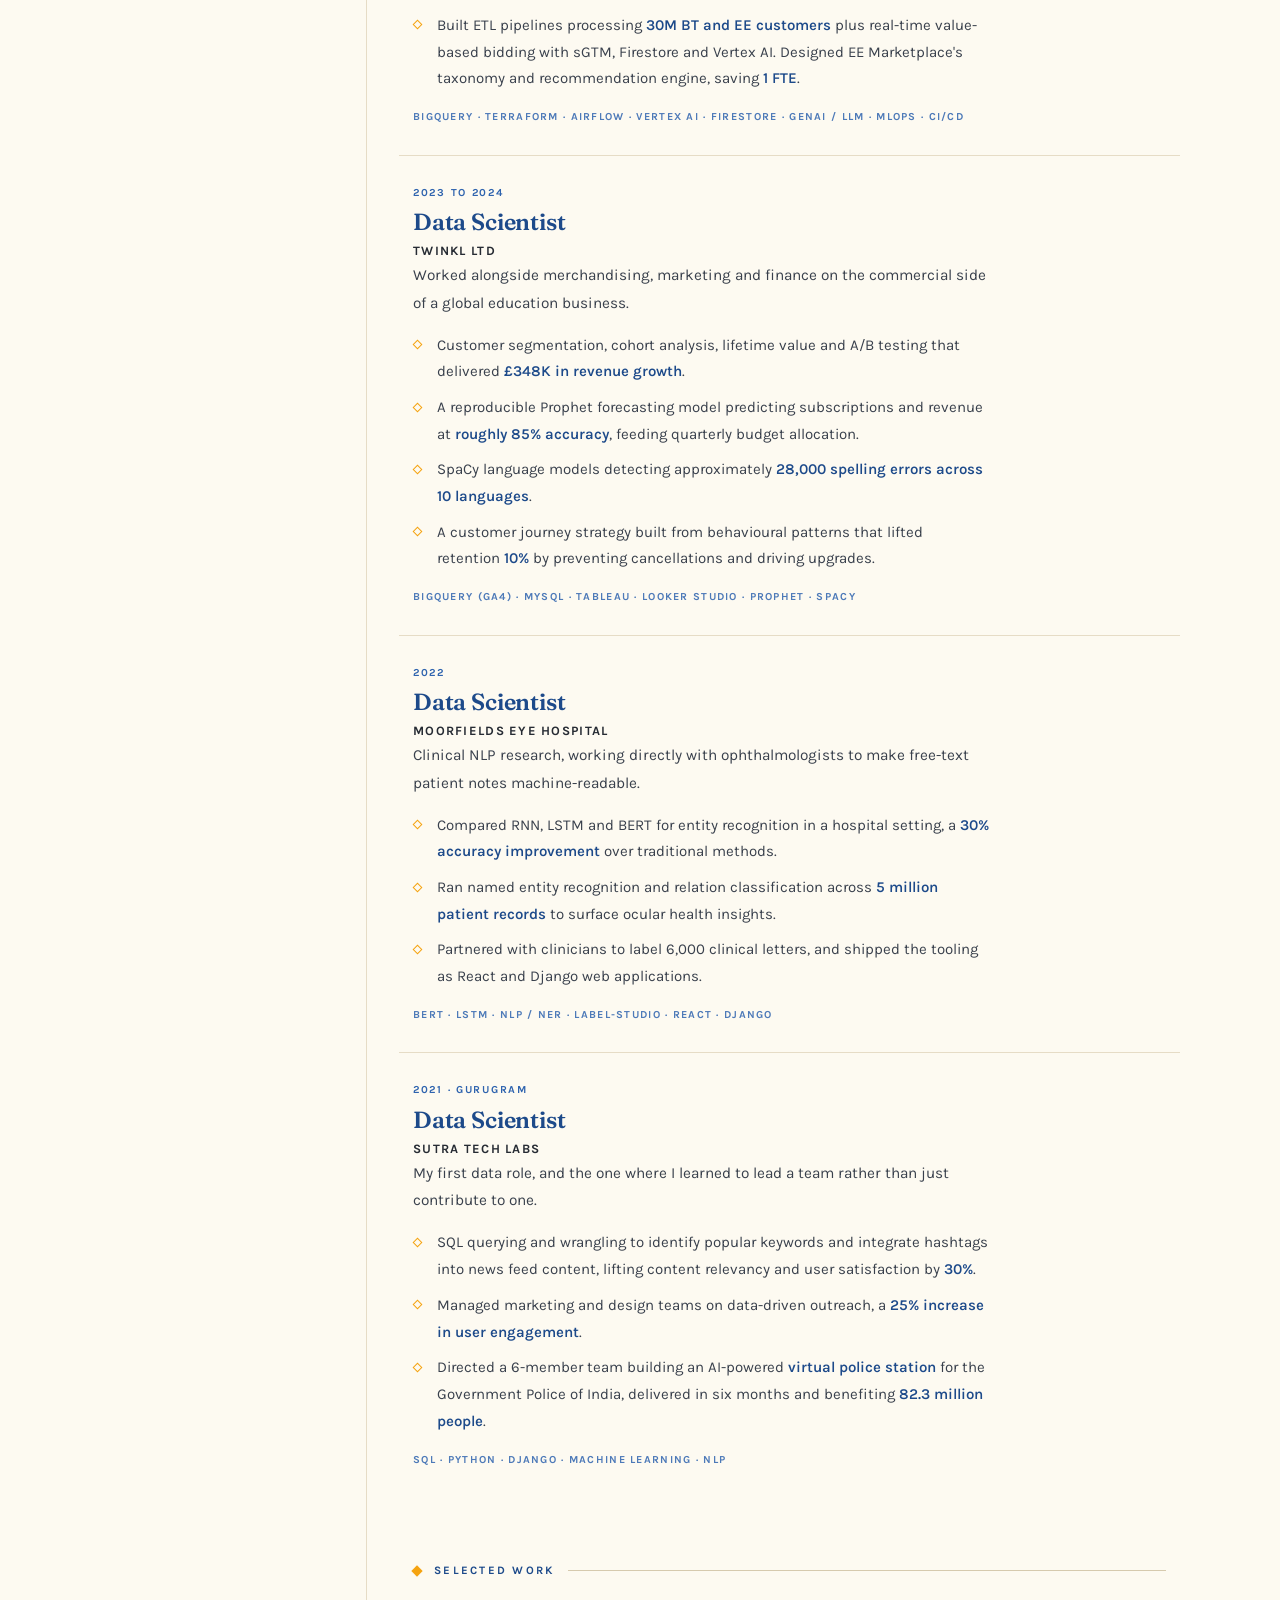
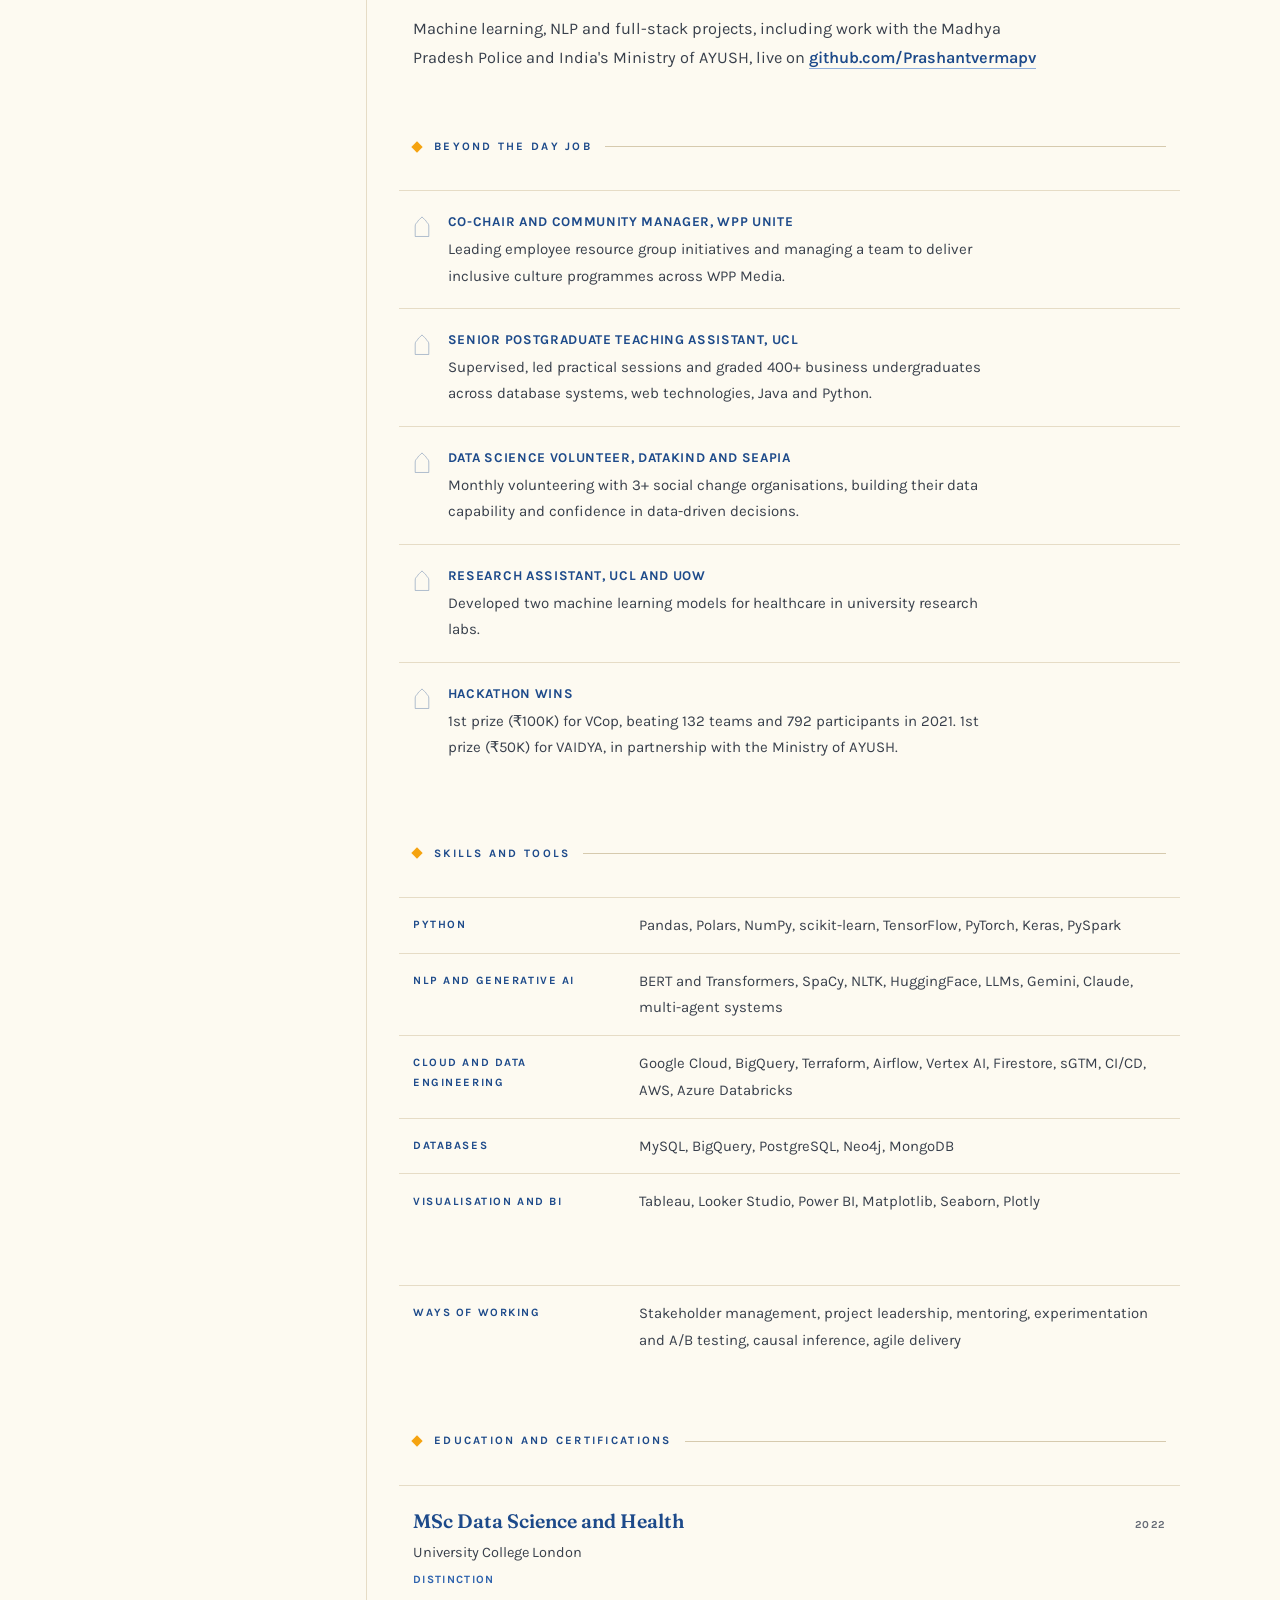
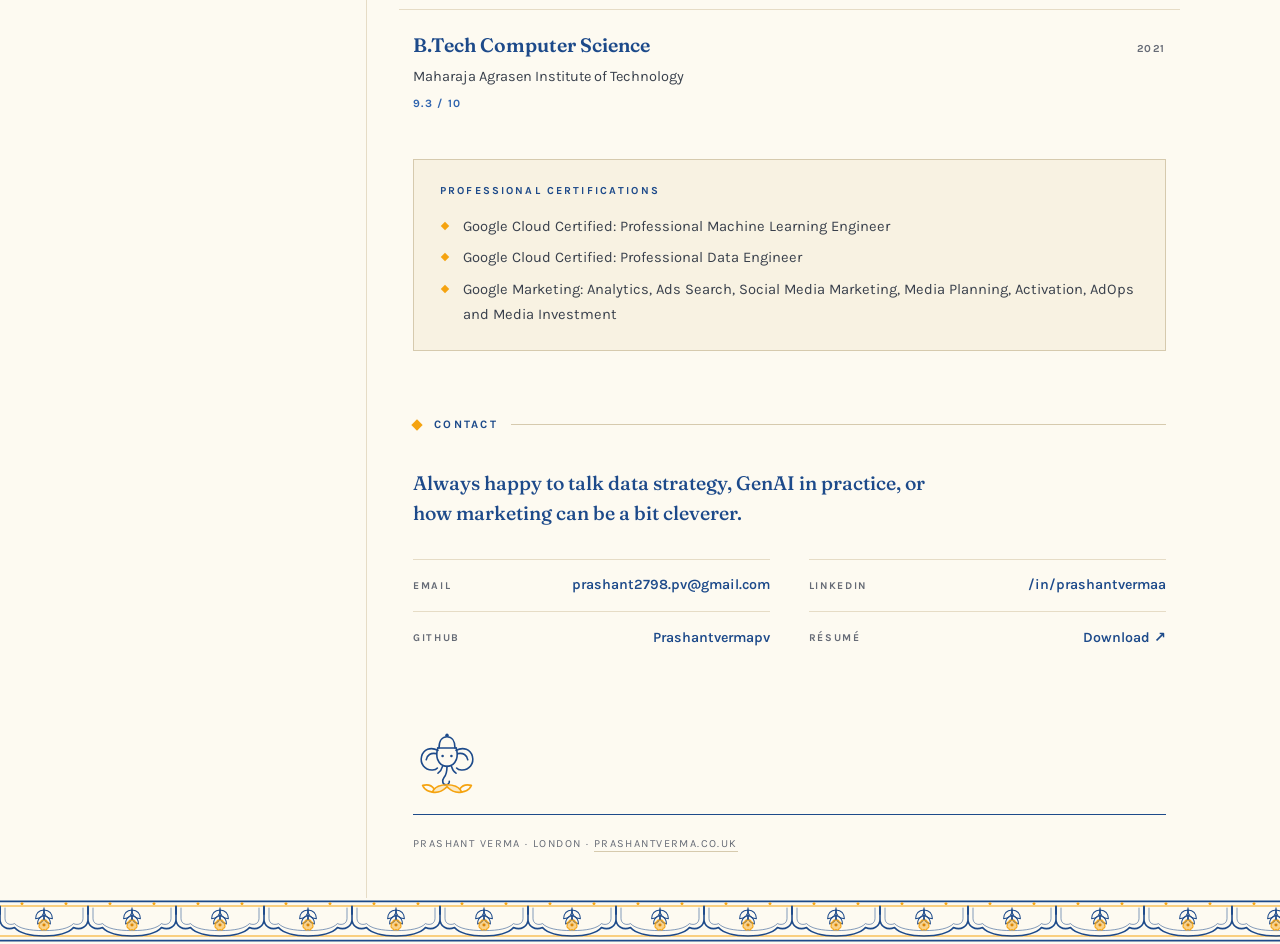
==== commit 9f58c393: "Update site design" ====
--- a/index.html
+++ b/index.html
@@ -3,812 +3,753 @@
 <head>
 <meta charset="UTF-8">
 <meta name="viewport" content="width=device-width, initial-scale=1.0">
-<title>Prashant Verma</title>
+<title>Prashant Verma, Senior Data Scientist</title>
+<meta name="description" content="Prashant Verma, Senior Data Scientist in London. Data science for Coca-Cola, Unilever, NBCUniversal, BT and EE. Machine learning, GenAI and data engineering across media, healthcare, education and finance.">
 <link rel="preconnect" href="https://fonts.googleapis.com">
-<link href="https://fonts.googleapis.com/css2?family=Clash+Display:wght@400;500;600;700&family=Satoshi:wght@300;400;500;700&family=DM+Mono:ital,wght@0,300;0,400;1,300&display=swap" rel="stylesheet">
-<!-- Fallback fonts -->
-<link href="https://fonts.googleapis.com/css2?family=Manrope:wght@300;400;500;600;700;800&family=Syne:wght@700;800&display=swap" rel="stylesheet">
+<link rel="preconnect" href="https://fonts.gstatic.com" crossorigin>
+<link href="https://fonts.googleapis.com/css2?family=Fraunces:ital,opsz,wght,SOFT,WONK@0,9..144,400..700,0..100,0..1&family=Karla:wght@400;500;600;700&display=swap" rel="stylesheet">
 <style>
-/* ── RESET & VARS ── */
 *,*::before,*::after{box-sizing:border-box;margin:0;padding:0}
+
 :root{
-  /* cool queer palette — no rainbow, just vibes */
-  --bg:      #09090f;
-  --bg1:     #0e0e17;
-  --bg2:     #13131e;
-  --bg3:     #1a1a28;
-  --line:    rgba(255,255,255,0.07);
-  --line2:   rgba(255,255,255,0.13);
-  --text:    #ece9f5;
-  --muted:   #5e5a75;
-  --muted2:  #938faa;
-
-  /* the palette — confident, queer, not loud */
-  --violet:  #a78bfa;  /* soft lavender */
-  --pink:    #f472b6;  /* hot pink */
-  --teal:    #2dd4bf;  /* queer teal */
-  --coral:   #fb7185;  /* soft coral */
-  --lilac:   #c4b5fd;  /* lighter violet */
-
-  /* gradient accent — violet to teal */
-  --grad: linear-gradient(135deg, #a78bfa, #2dd4bf);
-  --grad-h: linear-gradient(135deg, #f472b6, #a78bfa);
-  --grad-diag: linear-gradient(135deg, #a78bfa 0%, #f472b6 50%, #2dd4bf 100%);
-}
+  --cream:#FDFAF1;
+  --cream-2:#F8F2E2;
+  --indigo:#1D4A8A;
+  --indigo-2:#2E63AE;
+  --indigo-pale:#8FAEDB;
+  --marigold:#F5A310;
+  --marigold-2:#D98708;
+  --ink:#262B33;
+  --muted:#666B76;
+  --rule:#E6DCC6;
+  --rule-2:#D6CAAE;
+}
+
 html{scroll-behavior:smooth}
-body{background:var(--bg);color:var(--text);font-family:'Manrope',sans-serif;font-size:.9rem;line-height:1.6;overflow-x:hidden;cursor:none}
-a{text-decoration:none;color:inherit}
-img{display:block}
-::selection{background:rgba(167,139,250,.25);color:var(--text)}
-
-/* ── CURSOR ── */
-#cur{position:fixed;width:10px;height:10px;border-radius:50%;background:var(--violet);pointer-events:none;z-index:9999;transform:translate(-50%,-50%);transition:width .25s,height .25s;mix-blend-mode:screen}
-#cur-r{position:fixed;width:36px;height:36px;border:1.5px solid rgba(167,139,250,.4);border-radius:50%;pointer-events:none;z-index:9998;transform:translate(-50%,-50%);transition:transform .12s ease,width .3s,height .3s}
-body:has(a:hover) #cur{width:16px;height:16px;background:var(--pink)}
-body:has(a:hover) #cur-r{width:50px;height:50px;border-color:rgba(244,114,182,.5)}
-
-/* ── NAV ── */
-nav{position:fixed;top:0;left:0;right:0;z-index:500;display:flex;align-items:center;justify-content:space-between;padding:1.1rem 3rem;background:rgba(9,9,15,.85);backdrop-filter:blur(20px) saturate(1.6);border-bottom:1px solid var(--line)}
-.nav-logo{font-family:'Syne',sans-serif;font-size:1.05rem;font-weight:800;letter-spacing:-.01em;color:var(--text)}
-.nav-logo .dot{color:var(--violet)}
-.nav-links{display:flex;gap:2rem;list-style:none}
-.nav-links a{font-family:'DM Mono',monospace;font-size:.67rem;letter-spacing:.12em;text-transform:uppercase;color:var(--muted);transition:color .2s}
-.nav-links a:hover,.nav-links a.active{color:var(--violet)}
-.nav-cta{background:var(--violet);color:#0d0b1a;padding:.48rem 1.3rem;border-radius:100px;font-family:'DM Mono',monospace;font-size:.67rem;font-weight:600;letter-spacing:.08em;text-transform:uppercase;transition:all .25s}
-.nav-cta:hover{background:var(--pink);box-shadow:0 0 24px rgba(244,114,182,.35)}
-
-/* ── HERO ── */
-#hero{min-height:100vh;position:relative;overflow:hidden;display:flex;flex-direction:column;justify-content:center;padding:9rem 3rem 5rem}
-
-/* subtle grid */
-.h-grid{position:absolute;inset:0;background-image:linear-gradient(rgba(167,139,250,.025) 1px,transparent 1px),linear-gradient(90deg,rgba(167,139,250,.025) 1px,transparent 1px);background-size:70px 70px;pointer-events:none}
-
-/* atmospheric blobs — soft & tasteful */
-.blob{position:absolute;border-radius:50%;filter:blur(100px);opacity:.13;pointer-events:none;animation:blobD 12s ease-in-out infinite}
-.b1{width:700px;height:700px;background:var(--violet);top:-250px;right:-150px;animation-delay:0s}
-.b2{width:500px;height:500px;background:var(--teal);bottom:-150px;left:-100px;animation-delay:-5s}
-.b3{width:350px;height:350px;background:var(--pink);top:40%;right:15%;animation-delay:-8s}
-@keyframes blobD{0%,100%{transform:translate(0,0) scale(1)}40%{transform:translate(20px,-15px) scale(1.04)}70%{transform:translate(-10px,18px) scale(.97)}}
-
-/* noise texture */
-.h-noise{position:absolute;inset:0;pointer-events:none;opacity:.03;background-image:url("data:image/svg+xml,%3Csvg xmlns='http://www.w3.org/2000/svg' width='200' height='200'%3E%3Cfilter id='n'%3E%3CfeTurbulence type='fractalNoise' baseFrequency='.85' numOctaves='4' stitchTiles='stitch'/%3E%3C/filter%3E%3Crect width='200' height='200' filter='url(%23n)'/%3E%3C/svg%3E")}
-
-.hero-inner{position:relative;z-index:2;max-width:1200px}
-
-/* status chip */
-.status-chip{display:inline-flex;align-items:center;gap:.6rem;background:rgba(167,139,250,.08);border:1px solid rgba(167,139,250,.22);color:var(--lilac);padding:.38rem 1rem;border-radius:100px;font-family:'DM Mono',monospace;font-size:.64rem;letter-spacing:.1em;margin-bottom:2.5rem;opacity:0;animation:fadeUp .6s .1s ease forwards}
-.status-dot{width:6px;height:6px;border-radius:50%;background:var(--teal);box-shadow:0 0 8px var(--teal);animation:sdot 2s infinite}
-@keyframes sdot{0%,100%{box-shadow:0 0 6px var(--teal)}50%{box-shadow:0 0 18px var(--teal),0 0 28px rgba(45,212,191,.2)}}
-
-/* hero name */
-.hero-name{font-family:'Syne',sans-serif;font-size:clamp(3rem, 7.5vw, 7.5rem);font-weight:600;line-height:.92;letter-spacing:-.03em;opacity:0;animation:fadeUp .7s .18s ease forwards}
-.hn-solid{display:block;color:var(--text)}
-.hn-outline{display:block;color:transparent;-webkit-text-stroke:1.5px rgba(167,139,250,.5)}
-
-/* descriptor */
-.hero-desc-row{display:grid;grid-template-columns:1fr 380px;gap:4rem;align-items:end;margin-top:2.8rem;opacity:0;animation:fadeUp .7s .32s ease forwards}
-.hero-desc .mono-label{font-family:'DM Mono',monospace;font-size:.68rem;letter-spacing:.15em;text-transform:uppercase;color:var(--muted2);margin-bottom:1rem;display:flex;align-items:center;gap:.7rem}
-.hero-desc .mono-label::before{content:'';width:1.8rem;height:1px;background:var(--violet)}
-.hero-desc p{font-size:1.02rem;line-height:1.8;color:var(--muted2)}
-.hero-desc p strong{color:var(--text);font-weight:700}
-.grad-text{background:var(--grad);-webkit-background-clip:text;-webkit-text-fill-color:transparent;background-clip:text;font-weight:700}
-
-.hero-tags{display:flex;flex-wrap:wrap;gap:.42rem;margin-top:1.5rem}
-.htag{background:rgba(255,255,255,.03);border:1px solid var(--line);color:var(--muted);padding:.27rem .72rem;border-radius:100px;font-family:'DM Mono',monospace;font-size:.61rem;letter-spacing:.05em;transition:all .2s;cursor:default}
-.htag:hover{border-color:rgba(167,139,250,.35);color:var(--violet);background:rgba(167,139,250,.05)}
-
-/* hero right */
-.hero-right{display:flex;flex-direction:column;gap:.9rem;align-items:flex-end}
-.photo-wrap{position:relative}
-.photo-frame{width:280px;height:340px;border-radius:20px;overflow:hidden;border:1px solid var(--line2);position:relative}
-.photo-frame::after{content:'';position:absolute;inset:0;background:linear-gradient(135deg,rgba(167,139,250,.1),rgba(45,212,191,.06));pointer-events:none;border-radius:20px}
-.photo-frame img{width:100%;height:100%;object-fit:cover;filter:saturate(1.05) contrast(1.05)}
-/* floating accent border */
-.photo-accent{position:absolute;inset:-3px;border-radius:22px;background:var(--grad);z-index:-1;opacity:.55}
-
-.cert-row{display:flex;flex-wrap:wrap;gap:.4rem;justify-content:flex-end;max-width:280px}
-.cchip{background:rgba(45,212,191,.07);border:1px solid rgba(45,212,191,.2);color:var(--teal);padding:.27rem .7rem;border-radius:100px;font-family:'DM Mono',monospace;font-size:.59rem;letter-spacing:.06em;display:flex;align-items:center;gap:.3rem}
-.cchip::before{content:'✓';color:var(--teal);font-size:.62rem}
-
-.hero-ctas{display:flex;gap:.8rem;margin-top:.3rem}
-.btn-v{background:var(--violet);color:#0d0b1a;padding:.82rem 1.8rem;border-radius:100px;font-family:'Syne',sans-serif;font-size:.8rem;font-weight:700;letter-spacing:.02em;transition:all .3s}
-.btn-v:hover{background:var(--pink);box-shadow:0 0 36px rgba(244,114,182,.4);transform:translateY(-2px)}
-.btn-ghost{border:1px solid var(--line2);color:var(--muted2);padding:.82rem 1.8rem;border-radius:100px;font-family:'DM Mono',monospace;font-size:.68rem;letter-spacing:.07em;transition:all .22s}
-.btn-ghost:hover{border-color:rgba(167,139,250,.4);color:var(--violet)}
-
-/* ── TICKER ── */
-.ticker-wrap{overflow:hidden;border-top:1px solid var(--line);border-bottom:1px solid var(--line);background:var(--bg1);padding:.85rem 0}
-.ticker-track{display:flex;white-space:nowrap;animation:tickerA 32s linear infinite}
-.tick{font-family:'DM Mono',monospace;font-size:.7rem;letter-spacing:.1em;text-transform:uppercase;padding:0 2.5rem;color:var(--muted2);display:flex;align-items:center;gap:2.5rem}
-.tick-sep{color:var(--violet);font-size:.45rem}
-@keyframes tickerA{from{transform:translateX(0)}to{transform:translateX(-50%)}}
-
-/* ── STATS ── */
-#stats{display:grid;grid-template-columns:repeat(4,1fr);background:var(--bg1);border-bottom:1px solid var(--line)}
-.s-box{padding:3.2rem 2rem;border-right:1px solid var(--line);position:relative;overflow:hidden;transition:background .3s}
-.s-box:last-child{border-right:none}
-.s-box:hover{background:var(--bg2)}
-.s-box::after{content:'';position:absolute;bottom:0;left:0;right:0;height:2px;transform:scaleX(0);transform-origin:left;transition:transform .45s cubic-bezier(.16,1,.3,1)}
-.s-box:nth-child(1)::after{background:var(--teal)}
-.s-box:nth-child(2)::after{background:var(--pink)}
-.s-box:nth-child(3)::after{background:var(--violet)}
-.s-box:nth-child(4)::after{background:var(--coral)}
-.s-box:hover::after{transform:scaleX(1)}
-.s-n{font-family:'Syne',sans-serif;font-size:3.2rem;line-height:1;margin-bottom:.5rem;letter-spacing:-.02em}
-.s-box:nth-child(1) .s-n{color:var(--teal)}
-.s-box:nth-child(2) .s-n{color:var(--pink)}
-.s-box:nth-child(3) .s-n{color:var(--violet)}
-.s-box:nth-child(4) .s-n{color:var(--coral)}
-.s-l{font-size:.77rem;color:var(--muted2);font-weight:600}
-.s-d{font-family:'DM Mono',monospace;font-size:.59rem;color:var(--muted);margin-top:.25rem;opacity:.65}
-
-/* ── SECTIONS ── */
-section{padding:7rem 3rem;position:relative;z-index:1}
-.sec-label{font-family:'DM Mono',monospace;font-size:.63rem;letter-spacing:.2em;text-transform:uppercase;color:var(--violet);display:flex;align-items:center;gap:1rem;margin-bottom:1.2rem}
-.sec-label::after{content:'';flex:1;height:1px;background:var(--line)}
-.sec-title{font-family:'Syne',sans-serif;font-size:clamp(2.2rem,5.5vw,5rem);font-weight:200;line-height:.92;letter-spacing:-.025em;margin-bottom:4rem}
-.sec-title .hollow{color:transparent;-webkit-text-stroke:1px rgba(255,255,255,.18)}
-.sec-title .vc{color:var(--violet)}
-.sec-title .pc{color:var(--pink)}
-.sec-title .tc{color:var(--teal)}
-.sec-title .cc{color:var(--coral)}
-.sec-title .gt{background:var(--grad);-webkit-background-clip:text;-webkit-text-fill-color:transparent;background-clip:text}
-
-/* ── ABOUT ── */
-#about{background:var(--bg)}
-.about-layout{display:grid;grid-template-columns:1fr 1fr;gap:5rem}
-.about-text p{font-size:.98rem;line-height:1.85;color:var(--muted2);margin-bottom:1.4rem}
-.about-text p strong{color:var(--text);font-weight:700}
-.about-text p .gt{background:var(--grad);-webkit-background-clip:text;-webkit-text-fill-color:transparent;background-clip:text;font-weight:700}
-.a-tags{display:flex;flex-wrap:wrap;gap:.42rem;margin-top:1.6rem}
-.atag{background:rgba(255,255,255,.03);border:1px solid var(--line);color:var(--muted);padding:.27rem .72rem;border-radius:100px;font-family:'DM Mono',monospace;font-size:.61rem;letter-spacing:.05em;transition:all .2s;cursor:default}
-.atag:hover{border-color:rgba(167,139,250,.35);color:var(--violet);background:rgba(167,139,250,.05)}
-
-.about-right{display:flex;flex-direction:column;gap:1rem}
-
-/* quote card */
-.q-card{border-radius:16px;padding:2rem;background:var(--bg2);border:1px solid var(--line);position:relative;transition:border-color .3s}
-.q-card:hover{border-color:rgba(167,139,250,.25)}
-.q-card::before{content:'"';position:absolute;top:-1.2rem;left:1.5rem;font-family:'Syne',sans-serif;font-size:5rem;line-height:1;color:var(--violet);opacity:.25}
-.q-text{font-size:.95rem;color:var(--muted2);line-height:1.75;font-style:italic;padding-top:.3rem}
-.q-text strong{color:var(--text);font-style:normal;font-weight:700}
-
-/* info card */
-.i-card{background:var(--bg2);border:1px solid var(--line);border-radius:14px;padding:1.4rem;transition:border-color .3s}
-.i-card:hover{border-color:var(--line2)}
-.i-label{font-family:'DM Mono',monospace;font-size:.59rem;letter-spacing:.14em;text-transform:uppercase;color:var(--muted);margin-bottom:.75rem;display:flex;align-items:center;gap:.5rem}
-.i-dot{width:5px;height:5px;border-radius:50%}
-.i-val{font-size:.92rem;color:var(--text);font-weight:600;line-height:1.5}
-.i-val small{color:var(--muted);font-size:.73rem;font-weight:400;display:block;margin-top:.2rem}
-
-/* AI typewriter card */
-.ai-card{background:linear-gradient(135deg,rgba(167,139,250,.07),rgba(45,212,191,.04));border:1px solid rgba(167,139,250,.18);border-radius:14px;padding:1.4rem}
-.ai-label{font-family:'DM Mono',monospace;font-size:.59rem;letter-spacing:.14em;text-transform:uppercase;color:var(--violet);margin-bottom:.75rem;display:flex;align-items:center;gap:.5rem}
-.ai-pulse{width:5px;height:5px;border-radius:50%;background:var(--teal);animation:sdot 2s infinite}
-.ai-text{font-family:'DM Mono',monospace;font-size:.75rem;color:var(--muted2);line-height:1.65}
-.ai-cursor{color:var(--violet);animation:cur-blink .9s infinite}
-@keyframes cur-blink{0%,100%{opacity:1}50%{opacity:0}}
-
-/* ind pills */
-.ind-grid{display:grid;grid-template-columns:1fr 1fr;gap:.45rem;margin-top:.75rem}
-.ind-p{background:var(--bg3);border:1px solid var(--line);border-radius:10px;padding:.72rem .9rem;font-size:.77rem;color:var(--muted2);display:flex;align-items:center;gap:.55rem;transition:all .2s}
-.ind-p:hover{border-color:var(--line2);color:var(--text)}
-.ind-i{font-size:.95rem}
-
-/* ── EXPERIENCE ── */
-#experience{background:var(--bg1)}
-.exp-list{display:flex;flex-direction:column}
-.exp-card{display:grid;grid-template-columns:200px 1fr;gap:4rem;padding:2.8rem 0;border-bottom:1px solid var(--line);position:relative}
-.exp-card:first-child{border-top:1px solid var(--line)}
-.exp-card::before{content:'';position:absolute;left:-3rem;top:0;bottom:0;width:2px;background:var(--grad);transform:scaleY(0);transform-origin:top;transition:transform .4s cubic-bezier(.16,1,.3,1)}
-.exp-card:hover::before{transform:scaleY(1)}
-.exp-period{font-family:'DM Mono',monospace;font-size:.62rem;color:var(--muted);line-height:1.6;margin-bottom:.4rem}
-.exp-clients{font-family:'DM Mono',monospace;font-size:.59rem;color:var(--teal);margin-top:.6rem;line-height:1.7;letter-spacing:.03em}
-.exp-role{font-family:'Syne',sans-serif;font-size:1.3rem;font-weight:800;line-height:1.2;margin-bottom:.3rem;transition:color .3s}
-.exp-card:hover .exp-role{color:var(--violet)}
-.exp-co{font-family:'DM Mono',monospace;font-size:.66rem;letter-spacing:.08em;color:var(--teal);margin-bottom:1.1rem;display:flex;align-items:center;gap:.6rem}
-.now-chip{background:rgba(45,212,191,.1);border:1px solid rgba(45,212,191,.28);color:var(--teal);padding:.1rem .5rem;border-radius:100px;font-size:.56rem;letter-spacing:.1em}
-.exp-sh{font-family:'DM Mono',monospace;font-size:.57rem;letter-spacing:.14em;text-transform:uppercase;color:var(--muted);border-bottom:1px solid var(--line);padding-bottom:.35rem;margin:.85rem 0 .5rem}
-.exp-pts{list-style:none}
-.exp-pts li{padding-left:1.1rem;position:relative;color:var(--muted2);font-size:.83rem;line-height:1.75;margin-bottom:.28rem}
-.exp-pts li::before{content:'›';position:absolute;left:0;color:var(--pink);font-size:1rem;line-height:1.6}
-.exp-pts li strong{color:var(--text);font-weight:700}
-.exp-tags{display:flex;flex-wrap:wrap;gap:.32rem;margin-top:1rem}
-.etag{background:var(--bg3);border:1px solid var(--line);color:var(--muted);padding:.18rem .62rem;border-radius:100px;font-family:'DM Mono',monospace;font-size:.59rem;transition:all .2s}
-.etag:hover{border-color:rgba(167,139,250,.35);color:var(--violet)}
-
-/* ── PROJECTS ── */
-#projects{background:var(--bg)}
-.proj-grid{display:grid;grid-template-columns:repeat(3,1fr);gap:1px;background:var(--line);border:1px solid var(--line)}
-.proj-card{background:var(--bg);padding:2rem;position:relative;overflow:hidden;transition:background .3s}
-.proj-card:hover{background:var(--bg2)}
-.proj-card::after{content:'';position:absolute;bottom:0;left:0;right:0;height:2px;background:var(--grad);transform:scaleX(0);transform-origin:left;transition:transform .4s cubic-bezier(.16,1,.3,1)}
-.proj-card:hover::after{transform:scaleX(1)}
-.proj-n{font-family:'DM Mono',monospace;font-size:.58rem;color:var(--muted);margin-bottom:1.1rem;display:block}
-.proj-img{width:100%;height:120px;object-fit:cover;border-radius:10px;border:1px solid var(--line);margin-bottom:1.1rem;filter:saturate(.6) brightness(.8);transition:filter .4s}
-.proj-card:hover .proj-img{filter:saturate(1.05) brightness(.95)}
-.proj-title{font-family:'Syne',sans-serif;font-size:.95rem;font-weight:700;margin-bottom:.55rem;line-height:1.3}
-.proj-desc{font-size:.76rem;color:var(--muted2);line-height:1.7;margin-bottom:.9rem}
-.proj-win{font-family:'DM Mono',monospace;font-size:.62rem;border-top:1px solid var(--line);padding-top:.6rem}
-.pw-t{color:var(--teal)}.pw-p{color:var(--pink)}.pw-v{color:var(--violet)}.pw-c{color:var(--coral)}
-
-/* ── SKILLS ── */
-#skills{background:var(--bg1)}
-.skills-layout{display:grid;grid-template-columns:1fr 1.1fr;gap:5rem}
-.sg-groups{display:flex;flex-direction:column;gap:2.3rem}
-.sg-head{font-family:'DM Mono',monospace;font-size:.59rem;letter-spacing:.18em;text-transform:uppercase;color:var(--violet);margin-bottom:.9rem;display:flex;align-items:center;gap:.8rem}
-.sg-head::after{content:'';flex:1;height:1px;background:var(--line)}
-.sg-pills{display:flex;flex-wrap:wrap;gap:.38rem}
-.sp{background:var(--bg3);border:1px solid var(--line);color:var(--muted2);padding:.3rem .75rem;border-radius:100px;font-size:.68rem;transition:all .22s}
-.sp:hover{background:rgba(167,139,250,.06);border-color:rgba(167,139,250,.3);color:var(--violet)}
-
-/* bars */
-.bars{display:flex;flex-direction:column;gap:1.5rem}
-.bar-head{display:flex;justify-content:space-between;margin-bottom:.45rem}
-.bar-name{font-size:.78rem;font-weight:600}
-.bar-pct{font-family:'DM Mono',monospace;font-size:.6rem;color:var(--muted)}
-.bar-track{height:2px;background:var(--bg3);border-radius:2px;overflow:hidden}
-.bar-fill{height:100%;border-radius:2px;transform-origin:left;animation:fillB 1.4s cubic-bezier(.16,1,.3,1) both}
-@keyframes fillB{from{transform:scaleX(0)}to{transform:scaleX(1)}}
-.bf1{background:linear-gradient(90deg,var(--violet),var(--pink))}
-.bf2{background:linear-gradient(90deg,var(--teal),var(--violet))}
-.bf3{background:linear-gradient(90deg,var(--pink),var(--coral))}
-.bf4{background:linear-gradient(90deg,var(--violet),var(--teal))}
-.bf5{background:linear-gradient(90deg,var(--coral),var(--pink))}
-.bf6{background:linear-gradient(90deg,var(--teal),var(--lilac))}
-.bf7{background:linear-gradient(90deg,var(--lilac),var(--violet))}
-.bf8{background:linear-gradient(90deg,var(--pink),var(--violet))}
-
-/* certs */
-.certs-grid{display:grid;grid-template-columns:1fr 1fr;gap:.75rem;margin-top:2.5rem}
-.cert-c{background:var(--bg3);border:1px solid var(--line);border-radius:12px;padding:1.1rem;transition:border-color .25s;position:relative;overflow:hidden}
-.cert-c::before{content:'';position:absolute;top:0;left:0;right:0;height:2px;background:var(--grad)}
-.cert-c:hover{border-color:rgba(45,212,191,.3)}
-.cert-prov{font-family:'DM Mono',monospace;font-size:.57rem;color:var(--teal);letter-spacing:.1em;text-transform:uppercase;margin-bottom:.32rem}
-.cert-name{font-size:.78rem;font-weight:700;color:var(--text);line-height:1.3}
-.cert-chk{float:right;width:18px;height:18px;border-radius:50%;background:rgba(45,212,191,.12);color:var(--teal);display:flex;align-items:center;justify-content:center;font-size:.6rem;font-weight:700}
-
-/* ── WINS ── */
-#achievements{background:var(--bg)}
-.wins-grid{display:grid;grid-template-columns:repeat(3,1fr);gap:1px;background:var(--line);border:1px solid var(--line)}
-.win-card{background:var(--bg);padding:2.5rem 2rem;position:relative;overflow:hidden;transition:background .3s}
-.win-card:hover{background:var(--bg2)}
-.win-card::after{content:'';position:absolute;top:0;left:0;right:0;height:2px;transform:scaleX(0);transform-origin:left;transition:transform .4s cubic-bezier(.16,1,.3,1)}
-.win-card:nth-child(1)::after{background:var(--violet)}
-.win-card:nth-child(2)::after{background:var(--pink)}
-.win-card:nth-child(3)::after{background:var(--teal)}
-.win-card:nth-child(4)::after{background:var(--coral)}
-.win-card:nth-child(5)::after{background:var(--lilac)}
-.win-card:nth-child(6)::after{background:var(--violet)}
-.win-card:hover::after{transform:scaleX(1)}
-.win-icon{font-size:2rem;margin-bottom:1rem}
-.win-title{font-family:'Syne',sans-serif;font-size:.95rem;font-weight:700;line-height:1.3;margin-bottom:.55rem}
-.win-detail{font-size:.77rem;color:var(--muted2);line-height:1.7}
-.win-badge{display:inline-block;margin-top:.75rem;font-family:'DM Mono',monospace;font-size:.58rem;letter-spacing:.1em;text-transform:uppercase}
-.wb-v{color:var(--violet)}.wb-p{color:var(--pink)}.wb-t{color:var(--teal)}.wb-c{color:var(--coral)}.wb-l{color:var(--lilac)}
-
-/* ── EDUCATION ── */
-#education{background:var(--bg1)}
-.edu-wrap{display:grid;grid-template-columns:1fr 1fr;gap:1.5rem}
-.edu-card{background:var(--bg2);border:1px solid var(--line);border-radius:18px;padding:2.5rem;position:relative;overflow:hidden;transition:border-color .3s}
-.edu-card:hover{border-color:rgba(167,139,250,.28)}
-.edu-card::before{content:'';position:absolute;top:0;left:0;right:0;height:3px;background:var(--grad)}
-.edu-deg{font-family:'Syne',sans-serif;font-size:1.2rem;font-weight:800;line-height:1.2;margin-bottom:.38rem}
-.edu-uni{font-family:'DM Mono',monospace;font-size:.62rem;color:var(--teal);letter-spacing:.06em;margin-bottom:.28rem}
-.edu-yr{font-family:'DM Mono',monospace;font-size:.59rem;color:var(--muted);margin-bottom:.95rem}
-.edu-grade{display:inline-flex;align-items:center;gap:.38rem;background:rgba(45,212,191,.07);border:1px solid rgba(45,212,191,.2);color:var(--teal);padding:.26rem .72rem;border-radius:100px;font-family:'DM Mono',monospace;font-size:.62rem;margin-bottom:1.2rem}
-.edu-courses{border-top:1px solid var(--line);padding-top:.9rem}
-.edu-cl{font-family:'DM Mono',monospace;font-size:.57rem;color:var(--muted);letter-spacing:.12em;text-transform:uppercase;margin-bottom:.55rem}
-.edu-ci{font-size:.75rem;color:var(--muted2);padding:.28rem 0;border-bottom:1px solid var(--line);display:flex;align-items:center;gap:.45rem}
-.edu-ci::before{content:'›';color:var(--violet)}
-
-/* ── CONTACT ── */
-#contact{background:var(--bg);position:relative;overflow:hidden}
-/* large ghost text */
-.c-ghost{position:absolute;bottom:-2rem;left:-1rem;font-family:'Syne',sans-serif;font-size:clamp(7rem,18vw,16rem);font-weight:800;color:transparent;-webkit-text-stroke:1px rgba(167,139,250,.05);white-space:nowrap;pointer-events:none;letter-spacing:-.03em;line-height:1}
-.c-inner{position:relative;z-index:2}
-.c-layout{display:grid;grid-template-columns:1fr 1fr;gap:6rem;align-items:start}
-.c-intro{font-size:.98rem;line-height:1.8;color:var(--muted2);margin-bottom:1.7rem}
-.c-intro strong{color:var(--text)}
-.cl-wrap{display:flex;flex-direction:column}
-.cl-item{display:flex;align-items:center;justify-content:space-between;padding:1.25rem 0;border-bottom:1px solid var(--line);color:var(--text);transition:all .25s}
-.cl-item:first-child{border-top:1px solid var(--line)}
-.cl-item:hover{padding-left:.75rem}
-.cl-left{display:flex;align-items:center;gap:.9rem}
-.cl-icon{width:38px;height:38px;border-radius:10px;border:1px solid var(--line);display:flex;align-items:center;justify-content:center;font-size:.95rem;transition:all .25s}
-.cl-item:hover .cl-icon{border-color:rgba(167,139,250,.4);background:rgba(167,139,250,.07)}
-.cl-lbl{font-family:'DM Mono',monospace;font-size:.57rem;color:var(--muted);letter-spacing:.1em;text-transform:uppercase;margin-bottom:.12rem}
-.cl-val{font-size:.83rem;font-weight:600}
-.cl-arr{color:var(--muted);transition:all .25s;font-size:.85rem}
-.cl-item:hover .cl-arr{color:var(--violet);transform:translateX(4px)}
-
-/* ── FOOTER ── */
-.f-pride{height:2px;background:var(--grad)}
-footer{background:var(--bg1);padding:1.7rem 3rem;display:flex;justify-content:space-between;align-items:center}
-.f-l{font-family:'DM Mono',monospace;font-size:.62rem;color:var(--muted)}
-.f-name{background:var(--grad);-webkit-background-clip:text;-webkit-text-fill-color:transparent;background-clip:text;font-weight:700}
-.f-r{font-family:'DM Mono',monospace;font-size:.62rem;color:var(--muted);text-transform:uppercase;letter-spacing:.1em;transition:color .2s}
-.f-r:hover{color:var(--violet)}
-
-/* ── ANIMATIONS ── */
-@keyframes fadeUp{from{opacity:0;transform:translateY(24px)}to{opacity:1;transform:translateY(0)}}
-.reveal{opacity:0;transform:translateY(28px);transition:opacity .7s ease,transform .7s ease}
-.reveal.visible{opacity:1;transform:translateY(0)}
-::-webkit-scrollbar{width:3px}::-webkit-scrollbar-track{background:var(--bg)}::-webkit-scrollbar-thumb{background:linear-gradient(var(--violet),var(--teal));border-radius:3px}
-
-/* ── RESPONSIVE ── */
-@media(max-width:960px){
-  #cur,#cur-r{display:none}body{cursor:auto}
-  nav{padding:1rem 1.5rem}.nav-links{display:none}
-  #hero{padding:8rem 1.5rem 4rem}
-  .hero-name{font-size:3.5rem}
-  .hero-desc-row{grid-template-columns:1fr;gap:2rem}
-  .hero-right{align-items:flex-start}
-  .photo-frame{width:220px;height:280px}
-  .hero-ctas{flex-direction:column}
-  #stats{grid-template-columns:1fr 1fr}
-  section{padding:5rem 1.5rem}
-  .about-layout,.skills-layout,.c-layout{grid-template-columns:1fr;gap:3rem}
-  .exp-card{grid-template-columns:1fr;gap:.8rem}
-  .proj-grid{grid-template-columns:1fr 1fr}
-  .wins-grid{grid-template-columns:1fr 1fr}
-  .edu-wrap{grid-template-columns:1fr}
-  footer{flex-direction:column;gap:1rem;padding:1.5rem;text-align:center}
-}
-@media(max-width:600px){.proj-grid,.wins-grid,.certs-grid,.ind-grid{grid-template-columns:1fr}.hero-name{font-size:2.6rem}}
+body{
+  background:var(--cream);
+  color:var(--ink);
+  font-family:'Karla',system-ui,sans-serif;
+  font-size:16px;
+  line-height:1.72;
+  -webkit-font-smoothing:antialiased;
+}
+a{color:inherit;text-decoration:none}
+::selection{background:#FFE0A3;color:var(--indigo)}
+
+h1,h2,h3,.serif{
+  font-family:'Fraunces',Georgia,serif;
+  font-variation-settings:'SOFT' 20,'WONK' 0;
+  font-optical-sizing:auto;
+  font-weight:600;
+  line-height:1.18;
+  letter-spacing:-.008em;
+}
+
+/* ══════════ HORIZONTAL FRIEZE ══════════ */
+.frieze{width:100%;height:46px;overflow:hidden;pointer-events:none}
+.frieze svg{width:100%;height:46px;display:block}
+.frieze-b{transform:scaleY(-1)}
+
+/* ══════════ PAGE / SIDEBAR ══════════ */
+.page{display:flex;max-width:1104px;margin:0 auto;padding:0 26px}
+
+.sidebar{
+  width:252px;flex-shrink:0;
+  position:sticky;top:0;align-self:flex-start;height:100vh;
+  padding:54px 30px 38px 0;
+  display:flex;flex-direction:column;
+}
+.sb-photo{
+  position:relative;width:128px;height:160px;
+  border:1px solid var(--indigo);background:var(--cream-2);
+  margin:0 0 1.45rem 6px;
+}
+.sb-photo::after{content:'';position:absolute;inset:-6px;border:1px solid var(--marigold);pointer-events:none}
+.sb-photo img{width:100%;height:100%;object-fit:cover;display:block}
+.sb-name{
+  font-family:'Fraunces',Georgia,serif;
+  font-variation-settings:'SOFT' 20,'WONK' 0;
+  font-weight:600;font-size:1.2rem;line-height:1.25;
+  color:var(--indigo);letter-spacing:-.012em;
+}
+.sb-role{font-size:.6rem;letter-spacing:.18em;text-transform:uppercase;color:var(--indigo-2);font-weight:700;margin-top:.45rem}
+.sb-loc{font-size:.6rem;letter-spacing:.15em;text-transform:uppercase;color:var(--muted);font-weight:600;margin-top:.28rem}
+
+.sb-nav{display:flex;flex-direction:column;margin-top:2.3rem;border-left:1px solid var(--rule-2)}
+.sb-nav a{
+  font-size:.685rem;letter-spacing:.15em;text-transform:uppercase;font-weight:700;
+  color:var(--indigo-2);padding:.46rem 0 .46rem 1.05rem;
+  margin-left:-1px;border-left:2px solid transparent;transition:.15s;
+}
+.sb-nav a:hover{color:var(--indigo)}
+.sb-nav a.on{color:var(--indigo);border-left-color:var(--marigold)}
+
+.sb-links{margin-top:auto;padding-top:2rem;display:flex;flex-direction:column;gap:.55rem;align-items:flex-start}
+.sb-links a{
+  font-size:.645rem;letter-spacing:.14em;text-transform:uppercase;font-weight:700;
+  color:var(--muted);border-bottom:1px solid transparent;padding-bottom:1px;transition:.15s;
+}
+.sb-links a:hover{color:var(--indigo);border-bottom-color:var(--marigold)}
+.sb-links .sb-res{color:var(--indigo);border-bottom-color:var(--rule-2)}
+
+.content{flex:1;min-width:0;max-width:800px;border-left:1px solid var(--rule);padding:54px 0 0 46px}
+
+/* ══════════ MASTHEAD ══════════ */
+.masthead{margin-bottom:60px}
+
+.eyebrow{font-size:.65rem;letter-spacing:.26em;text-transform:uppercase;color:var(--indigo-2);font-weight:700}
+.name{
+  font-family:'Fraunces',Georgia,serif;
+  font-variation-settings:'SOFT' 20,'WONK' 0;
+  font-weight:600;
+  font-size:clamp(2.4rem,7.4vw,4.1rem);
+  letter-spacing:-.018em;color:var(--indigo);
+  margin:.42rem 0 .5rem;line-height:1.02;
+}
+.role{font-size:.72rem;font-weight:700;letter-spacing:.22em;text-transform:uppercase;color:var(--ink)}
+.tagline{font-size:1.02rem;color:var(--muted);max-width:54ch;margin-top:1.35rem;line-height:1.68}
+
+/* ══════════ SECTION HEADERS ══════════ */
+section{padding-bottom:64px}
+section:last-of-type{padding-bottom:24px}
+.shead{display:flex;align-items:center;gap:13px;margin-bottom:2.1rem}
+.shead::before{
+  content:'';width:8px;height:8px;flex-shrink:0;
+  background:var(--marigold);transform:rotate(45deg);
+}
+.shead .r{flex:1;height:1px;background:var(--rule-2)}
+.shead-txt{
+  font-size:.71rem;letter-spacing:.2em;text-transform:uppercase;
+  font-weight:700;color:var(--indigo);
+}
+
+/* ══════════ ABOUT ══════════ */
+.prose p{font-size:1.02rem;line-height:1.85;color:#39404C;margin-bottom:1.1rem;max-width:66ch}
+.prose p:last-child{margin-bottom:0}
+.prose strong{color:var(--indigo);font-weight:600}
+.lead{
+  font-family:'Fraunces',Georgia,serif !important;
+  font-variation-settings:'SOFT' 20,'WONK' 0;
+  font-weight:500;
+  font-size:1.42rem !important;line-height:1.5 !important;
+  color:var(--indigo) !important;letter-spacing:-.008em;max-width:47ch !important;
+}
+
+/* ══════════ EXPERIENCE ══════════ */
+.job{padding:28px 0;border-top:1px solid var(--rule)}
+.job:first-of-type{border-top:none;padding-top:0}
+.job-when{font-size:.67rem;letter-spacing:.16em;text-transform:uppercase;color:var(--indigo-2);font-weight:700;margin-bottom:.4rem}
+.job-role{font-size:1.46rem;color:var(--indigo)}
+.job-co{font-size:.8rem;font-weight:700;letter-spacing:.1em;text-transform:uppercase;color:var(--ink);margin-top:.25rem}
+.job-clients{font-size:.83rem;color:var(--muted);margin-top:.2rem;margin-bottom:.9rem}
+.job p{font-size:.96rem;line-height:1.8;color:#39404C;margin-bottom:.9rem;max-width:64ch}
+.job strong{color:var(--indigo);font-weight:600}
+
+ul.pts{list-style:none}
+ul.pts li{position:relative;padding-left:1.5rem;font-size:.94rem;line-height:1.78;color:#39404C;margin-bottom:.55rem;max-width:64ch}
+ul.pts li:last-child{margin-bottom:0}
+ul.pts li::before{
+  content:'';position:absolute;left:1px;top:.64em;
+  width:7px;height:7px;border:1.3px solid var(--marigold);transform:rotate(45deg);
+}
+ul.pts li strong{color:var(--indigo);font-weight:600}
+
+.stack{margin-top:1rem;font-size:.67rem;letter-spacing:.12em;text-transform:uppercase;color:var(--indigo-2);font-weight:700;opacity:.85}
+
+/* ══════════ WORK ══════════ */
+.work-line{font-size:1.02rem;line-height:1.8;color:#39404C;max-width:64ch}
+.work-line a{color:var(--indigo);font-weight:600;border-bottom:1px solid var(--indigo-pale);padding-bottom:1px}
+.work-line a:hover{color:var(--ink);border-bottom-color:var(--marigold)}
+
+/* ══════════ BEYOND ══════════ */
+.beyond{padding:19px 0;border-top:1px solid var(--rule);display:flex;gap:1.05rem}
+.beyond:first-of-type{border-top:none;padding-top:0}
+.beyond-glyph{width:18px;flex-shrink:0;color:var(--indigo);padding-top:5px;opacity:.55}
+.beyond-glyph svg{width:18px;height:22px;display:block}
+.beyond-t{font-size:.84rem;font-weight:700;letter-spacing:.05em;color:var(--indigo);margin-bottom:.2rem;text-transform:uppercase}
+.beyond-d{font-size:.94rem;line-height:1.75;color:#39404C;max-width:62ch}
+
+/* ══════════ SKILLS ══════════ */
+.skill{display:grid;grid-template-columns:200px 1fr;gap:1.6rem;padding:14px 0;border-top:1px solid var(--rule)}
+.skill:first-of-type{border-top:none;padding-top:0}
+.skill-k{font-size:.7rem;letter-spacing:.14em;text-transform:uppercase;font-weight:700;color:var(--indigo);padding-top:.2rem}
+.skill-v{font-size:.93rem;line-height:1.8;color:#39404C}
+
+/* ══════════ EDUCATION ══════════ */
+.edu{padding:19px 0;border-top:1px solid var(--rule)}
+.edu:first-of-type{border-top:none;padding-top:0}
+.edu-top{display:flex;justify-content:space-between;align-items:baseline;gap:1rem;flex-wrap:wrap}
+.edu-t{font-family:'Fraunces',Georgia,serif;font-variation-settings:'SOFT' 20,'WONK' 0;font-weight:600;font-size:1.22rem;color:var(--indigo)}
+.edu-y{font-size:.67rem;letter-spacing:.14em;text-transform:uppercase;color:var(--muted);font-weight:700;white-space:nowrap}
+.edu-s{font-size:.91rem;color:#39404C;margin-top:.1rem}
+.edu-g{font-size:.7rem;letter-spacing:.12em;text-transform:uppercase;color:var(--indigo-2);font-weight:700;margin-top:.35rem}
+.certs{margin-top:26px;border:1px solid var(--rule-2);background:var(--cream-2);padding:22px 26px}
+.certs-h{font-size:.67rem;letter-spacing:.2em;text-transform:uppercase;font-weight:700;color:var(--indigo);margin-bottom:.85rem}
+.certs ul{list-style:none}
+.certs li{position:relative;padding-left:1.45rem;font-size:.92rem;line-height:1.72;color:#39404C;margin-bottom:.4rem}
+.certs li:last-child{margin-bottom:0}
+.certs li::before{content:'';position:absolute;left:2px;top:.6em;width:6px;height:6px;background:var(--marigold);transform:rotate(45deg);opacity:1}
+
+/* ══════════ CONTACT ══════════ */
+.contact-intro{
+  font-family:'Fraunces',Georgia,serif;font-variation-settings:'SOFT' 20,'WONK' 0;font-weight:500;
+  font-size:1.22rem;line-height:1.55;color:var(--indigo);max-width:40ch;margin-bottom:1.9rem;
+}
+.contact-grid{display:grid;grid-template-columns:1fr 1fr;gap:0 2.4rem}
+.cx{display:flex;justify-content:space-between;align-items:center;gap:1rem;padding:.85rem 0;border-top:1px solid var(--rule);font-size:.89rem}
+.cx-k{font-size:.65rem;letter-spacing:.16em;text-transform:uppercase;color:var(--muted);font-weight:700}
+.cx-v{color:var(--indigo);font-weight:600;text-align:right;overflow-wrap:anywhere}
+.cx:hover .cx-v{text-decoration:underline;text-underline-offset:3px}
+
+/* ══════════ FOOTER ══════════ */
+.ganesh{margin-top:44px}
+.ganesh svg{width:68px;height:64px;display:block;color:var(--indigo)}
+footer{margin-top:18px;padding:20px 0 44px;border-top:1.5px solid var(--indigo)}
+footer p{font-size:.68rem;letter-spacing:.13em;text-transform:uppercase;color:var(--muted)}
+footer a{border-bottom:1px solid var(--rule-2);padding-bottom:1px}
+footer a:hover{color:var(--indigo);border-bottom-color:var(--marigold)}
+
+
+/* ══════════ MOTION AND INTERACTION ══════════ */
+.reveal{opacity:0;transform:translateY(16px)}
+.reveal.in{opacity:1;transform:none;
+  transition:opacity .65s cubic-bezier(.22,.7,.3,1),transform .65s cubic-bezier(.22,.7,.3,1)}
+
+.sb-photo{overflow:hidden}
+.sb-photo img{transition:transform .7s cubic-bezier(.2,.7,.3,1)}
+.sb-photo::after{transition:inset .3s cubic-bezier(.2,.7,.3,1),border-color .3s}
+.sb-photo:hover img{transform:scale(1.055)}
+.sb-photo:hover::after{inset:-10px}
+
+.sb-nav a{transition:color .18s,padding-left .22s cubic-bezier(.2,.7,.3,1),border-color .22s}
+.sb-nav a:hover{padding-left:1.35rem}
+
+.shead::before{transition:transform .45s cubic-bezier(.2,.7,.3,1),background .25s}
+.shead:hover::before{transform:rotate(135deg) scale(1.2)}
+
+.job,.beyond,.edu,.skill{
+  transition:background .3s ease;
+  margin-left:-14px;padding-left:14px;padding-right:14px;margin-right:-14px;
+}
+.job:hover,.beyond:hover,.edu:hover,.skill:hover{
+  background:linear-gradient(90deg,rgba(245,163,16,.10),rgba(245,163,16,.02) 55%,rgba(245,163,16,0));
+}
+.job ul.pts li::before,.certs li::before{transition:transform .3s cubic-bezier(.2,.7,.3,1)}
+.job:hover ul.pts li::before{transform:rotate(135deg)}
+.beyond-glyph{transition:opacity .3s,transform .4s cubic-bezier(.2,.7,.3,1)}
+.beyond:hover .beyond-glyph{opacity:1;transform:translateY(-2px)}
+
+.cx{position:relative;transition:color .2s}
+.cx::after{content:'';position:absolute;left:0;bottom:0;height:2px;width:0;background:var(--marigold);transition:width .35s cubic-bezier(.2,.7,.3,1)}
+.cx:hover::after{width:100%}
+.cx:hover .cx-v{color:var(--indigo-2)}
+.cx:hover{text-decoration:none}
+
+.work-line a,.sb-links a,footer a{transition:color .18s,border-color .18s}
+
+.ganesh svg{transition:transform .6s cubic-bezier(.2,.7,.3,1)}
+.ganesh:hover svg{transform:translateY(-3px) scale(1.04)}
+
+.totop{
+  position:fixed;right:26px;bottom:26px;width:44px;height:44px;
+  border:1px solid var(--indigo);background:var(--cream);color:var(--indigo);
+  display:grid;place-items:center;font-size:1rem;z-index:30;
+  opacity:0;pointer-events:none;transform:translateY(8px);
+  transition:opacity .3s,transform .3s,background .2s,color .2s,border-color .2s;
+}
+.totop::after{content:'';position:absolute;inset:-5px;border:1px solid var(--marigold);opacity:0;transition:opacity .25s,inset .25s}
+.totop.show{opacity:1;pointer-events:auto;transform:none}
+.totop:hover{background:var(--marigold);border-color:var(--marigold);color:#fff}
+.totop:hover::after{opacity:1;inset:-7px}
+
+@media(prefers-reduced-motion:reduce){
+  html{scroll-behavior:auto}
+  .reveal,.reveal.in{opacity:1;transform:none;transition:none}
+  *{animation:none !important}
+  .sb-photo:hover img,.ganesh:hover svg,.shead:hover::before,.job:hover ul.pts li::before{transform:none}
+}
+@media(max-width:900px){
+  .job,.beyond,.edu,.skill{margin-left:0;margin-right:0;padding-left:0;padding-right:0}
+  .totop{right:16px;bottom:16px;width:40px;height:40px}
+}
+
+/* ══════════ RESPONSIVE ══════════ */
+@media(max-width:1040px){
+  .page{max-width:960px}
+  .sidebar{width:214px;padding-right:24px}
+  .content{padding-left:36px}
+}
+@media(max-width:900px){
+  .page{flex-direction:column;max-width:760px;padding:0 22px}
+  .sidebar{display:block;width:auto;position:static;height:auto;padding:30px 0 0}
+  .sb-txt{display:none}
+  .sb-photo{width:76px;height:95px;margin:0 0 1.15rem 6px}
+  .sb-nav{
+    flex-direction:row;flex-wrap:wrap;gap:0 1.45rem;margin-top:0;
+    border-left:none;border-bottom:1px solid var(--rule-2);
+  }
+  .sb-nav a{
+    padding:.32rem 0;margin-left:0;margin-bottom:-1px;
+    border-left:none;border-bottom:2px solid transparent;
+  }
+  .sb-nav a.on{border-left-color:transparent;border-bottom-color:var(--marigold)}
+  .sb-links{margin-top:1.25rem;padding-top:0;flex-direction:row;flex-wrap:wrap;gap:.5rem 1.35rem}
+  .content{border-left:none;max-width:none;padding:32px 0 0}
+}
+@media(max-width:640px){
+  .frieze,.frieze svg{height:34px}
+}
+@media(max-width:640px){
+  body{font-size:15.5px}
+  .page{padding:0 18px}
+  .sidebar{padding-top:22px}
+  .masthead{margin-bottom:44px}
+  .tagline{font-size:.97rem}
+  .lead{font-size:1.2rem !important;max-width:none !important}
+  .skill{grid-template-columns:1fr;gap:.25rem}
+  .contact-grid{grid-template-columns:1fr;gap:0}
+  section{padding-bottom:48px}
+  .certs{padding:20px 18px}
+  .shead-txt{font-size:.63rem;letter-spacing:.14em}
+  .contact-intro{font-size:1.1rem}
+}
 </style>
 </head>
 <body>
 
-<div id="cur"></div>
-<div id="cur-r"></div>
-
-<!-- NAV -->
-<nav>
-  <a class="nav-logo" href="#hero">Prashant Verma<span class="dot">.</span></a>
-  <ul class="nav-links">
-    <li><a href="#about">About</a></li>
-    <li><a href="#experience">Work</a></li>
-    <li><a href="#projects">Projects</a></li>
-    <li><a href="#skills">Skills</a></li>
-    <li><a href="#achievements">Wins</a></li>
-    <li><a href="#education">Education</a></li>
-    <li><a href="#contact">Contact</a></li>
-  </ul>
-  <a class="nav-cta" href="https://drive.google.com/file/d/1QwGwLtvhFz5xvsEtPuu3sFUD4pf5P1sD/view?usp=drive_link" target="_blank">Resume ↗</a>
-</nav>
-
-<!-- HERO -->
-<section id="hero" style="padding:9rem 3rem 5rem;">
-  <div class="h-grid"></div>
-  <div class="h-noise"></div>
-  <div class="blob b1"></div>
-  <div class="blob b2"></div>
-  <div class="blob b3"></div>
-
-  <div class="hero-inner">
-    <div class="status-chip">
-      <span class="status-dot"></span>
-      Available · Data Science/AI · London, UK
-    </div>
-
-    <h1 class="hero-name">
-      <span class="hn-solid">PRASHANT</span>
-      <span class="hn-outline">VERMA</span>
-    </h1>
-
-    <div class="hero-desc-row">
-      <div class="hero-desc">
-        <div class="mono-label">Data Science · ML Engineering · Data Engineering</div>
-        <p>Turning data into <span class="grad-text">proper insights</span> that make a difference — especially in <strong>advertising & marketing</strong>. I bridge ML, data engineering, and software to optimise media investments, working across <strong>MarTech, EdTech, FinTech & HealthTech</strong> for 4+ years.</p>
-        <div class="hero-tags">
-          <span class="htag">#DataScience</span><span class="htag">#GenAI</span><span class="htag">#Marketing</span>
-          <span class="htag">#GoogleCloud</span><span class="htag">#Leadership</span><span class="htag">#MLOps</span>
-          <span class="htag">#NLP</span><span class="htag">#ProblemSolver</span><span class="htag">#Collaborator</span>
-        </div>
+<!-- ══════════════ ORNAMENT DEFINITIONS ══════════════ -->
+<svg width="0" height="0" style="position:absolute" aria-hidden="true">
+  <defs>
+
+
+
+
+
+    <symbol id="arch" viewBox="0 0 34 42">
+      <g fill="none" stroke="currentColor" stroke-width="1.2" stroke-linejoin="round">
+        <path d="M4 41V21c0-5 3.4-5.6 5-9 1.6-3.4 4.4-3.6 8-8.4 3.6 4.8 6.4 5 8 8.4 1.6 3.4 5 4 5 9v20"/>
+        <path d="M4 41h26"/>
+      </g>
+    </symbol>
+
+    <!-- Ganesha, single-weight line art -->
+    <symbol id="ganesha" viewBox="0 0 68 64">
+      <g fill="none" stroke="currentColor" stroke-width="1.6" stroke-linecap="round" stroke-linejoin="round">
+        <!-- finial and crown (mukut) -->
+        <circle cx="34" cy="3.2" r="1.7" fill="currentColor" stroke="none"/>
+        <path d="M26 16c0-7.5 3.6-11.2 8-11.2S42 8.5 42 16"/>
+        <path d="M24.6 16h18.8"/>
+        <!-- head -->
+        <path d="M24.8 16c-1.2 4-1.4 8-.2 11.4 1.8 4.6 5.4 7 9.4 7s7.6-2.4 9.4-7c1.2-3.4 1-7.4-.2-11.4"/>
+        <!-- ears -->
+        <path d="M25 18.4c-7.5-4-14.6-1-16.4 6-1.8 7.2 3 14 11 13.6 2.2-.1 3.8-.8 4.8-2"/>
+        <path d="M23.2 21.6c-5.4-1-9.2 1.4-10 6.2"/>
+        <path d="M43 18.4c7.5-4 14.6-1 16.4 6 1.8 7.2-3 14-11 13.6-2.2-.1-3.8-.8-4.8-2"/>
+        <path d="M44.8 21.6c5.4-1 9.2 1.4 10 6.2"/>
+        <!-- eyes -->
+        <circle cx="29.6" cy="24" r="1.3" fill="currentColor" stroke="none"/>
+        <circle cx="38.4" cy="24" r="1.3" fill="currentColor" stroke="none"/>
+        <!-- tusks -->
+        <path d="M29.4 34.6c-.8 3.2-2.2 5.2-4.4 6.6"/>
+        <path d="M38.6 34.6c.8 3.2 2.2 5.2 4.4 6.6"/>
+        <!-- trunk -->
+        <path d="M34 34.4c0 5.6-1 8.6-3 11.2-2.6 3.4-1.1 7.1 2 7.1 2.2 0 3.5-1.5 3.3-3.3"/>
+        <!-- lotus seat -->
+        <path d="M34 54.4c-3.6 4.4-9.2 6.6-14.6 5.7 1.8-4.7 7.2-7.4 14.6-7.4s12.8 2.7 14.6 7.4c-5.4.9-11-1.3-14.6-5.7Z" stroke="#F5A310" fill="#F5A310" fill-opacity=".2"/>
+        <path d="M19.4 60.1c-4.8-.7-8.4-3.1-9.8-6.7 4.8-1.2 9-.3 11.4 3.4" stroke="#F5A310"/>
+        <path d="M48.6 60.1c4.8-.7 8.4-3.1 9.8-6.7-4.8-1.2-9-.3-11.4 3.4" stroke="#F5A310"/>
+      </g>
+    </symbol>
+
+
+    <!-- arcade frieze: marigold flowering in each arched niche -->
+    <pattern id="frieze" width="88" height="46" patternUnits="userSpaceOnUse">
+      <g fill="none" stroke-linecap="round" stroke-linejoin="round">
+        <!-- ruled edges -->
+        <path d="M-2 3.4H90" stroke="#1D4A8A" stroke-width="1.9"/>
+        <path d="M-2 8H90"   stroke="#F5A310" stroke-width="1.2"/>
+        <path d="M-2 42.6H90" stroke="#1D4A8A" stroke-width="1.9"/>
+        <path d="M-2 38H90"  stroke="#F5A310" stroke-width="1.2"/>
+        <!-- cusped arcade -->
+        <path d="M0 36V25c0-7.6 7-11.6 14.6-8.6C20 10.6 30 8 44 8s24 2.6 29.4 8.4C81 13.4 88 17.4 88 25v11"
+              stroke="#1D4A8A" stroke-width="1.6"/>
+        <path d="M5 36V25.6c0-4.8 4.4-7.4 9.6-5.2C19 15.6 29 13.4 44 13.4s25 2.2 29.4 7c5.2-2.2 9.6.4 9.6 5.2V36"
+              stroke="#1D4A8A" stroke-width="1" stroke-opacity=".55"/>
+        <!-- piers, drawn at both tile edges so the seam joins -->
+        <path d="M0 30V37.6" stroke="#1D4A8A" stroke-width="1.9"/>
+        <path d="M88 30V37.6" stroke="#1D4A8A" stroke-width="1.9"/>
+        <!-- flowering plant seated in the niche -->
+        <g transform="translate(44,0)">
+          <path d="M0 36V24" stroke="#1D4A8A" stroke-width="1.2" stroke-opacity="1"/>
+          <path d="M0 34c-5.4-.4-8.2-3.4-8.4-8.8 5.4.4 8.2 3.4 8.4 8.8Z" stroke="#1D4A8A" stroke-width="1.05" stroke-opacity="1"/>
+          <path d="M0 34c5.4-.4 8.2-3.4 8.4-8.8-5.4.4-8.2 3.4-8.4 8.8Z" stroke="#1D4A8A" stroke-width="1.05" stroke-opacity="1"/>
+          <path d="M0 28.5c-4.4-1.2-6.6-4-6.4-8.4 4.4 1.2 6.6 4 6.4 8.4Z" stroke="#1D4A8A" stroke-width="1.05" stroke-opacity="1"/>
+          <path d="M0 28.5c4.4-1.2 6.6-4 6.4-8.4-4.4 1.2-6.6 4-6.4 8.4Z" stroke="#1D4A8A" stroke-width="1.05" stroke-opacity="1"/>
+          <g transform="translate(0,19)">
+            <path d="M4.5 0A1.85 1.85 0 0 1 3.18 3.18 1.85 1.85 0 0 1 0 4.5 1.85 1.85 0 0 1-3.18 3.18 1.85 1.85 0 0 1-4.5 0 1.85 1.85 0 0 1-3.18-3.18 1.85 1.85 0 0 1 0-4.5 1.85 1.85 0 0 1 3.18-3.18 1.85 1.85 0 0 1 4.5 0Z"
+                  fill="#F5A310" fill-opacity=".45" stroke="#F5A310" stroke-width="1.05"/>
+            <circle cx="0" cy="0" r="1.6" fill="#D98708" stroke="none"/>
+          </g>
+        </g>
+        <!-- buds in the spandrels -->
+        <circle cx="22" cy="40.3" r="1.4" fill="#F5A310" fill-opacity="1"/>
+        <circle cx="66" cy="40.3" r="1.4" fill="#F5A310" fill-opacity="1"/>
+      </g>
+    </pattern>
+
+  </defs>
+</svg>
+
+<div class="frieze" aria-hidden="true"><svg><rect width="100%" height="100%" fill="url(#frieze)"/></svg></div>
+
+<div class="page">
+
+  <!-- ══════════════ SIDEBAR ══════════════ -->
+  <aside class="sidebar">
+    <div class="sb-id">
+      <div class="sb-photo"><img src="assets/prashant.jpg" alt="Prashant Verma" width="128" height="160"></div>
+      <div class="sb-txt">
+        <div class="sb-name">Prashant<br>Verma</div>
+        <div class="sb-role">Senior Data Scientist</div>
+        <div class="sb-loc">London, UK</div>
       </div>
-      <div class="hero-right">
-        <div class="photo-wrap">
-          <div class="photo-accent"></div>
-          <div class="photo-frame">
-            <img src="assets/prashant_pic.jpeg" alt="Prashant Verma" onerror="this.style.opacity=0">
-          </div>
-        </div>
-        <div class="cert-row">
-          <span class="cchip">GCP ML Engineer</span>
-          <span class="cchip">GCP Data Engineer</span>
-          <span class="cchip">MSc Distinction · UCL</span>
-        </div>
-        <div class="hero-ctas">
-          <a class="btn-v" href="#contact">Let's connect →</a>
-          <a class="btn-ghost" href="#experience">See my work</a>
-        </div>
+    </div>
+
+    <nav class="sb-nav">
+      <a class="on" href="#about">About</a>
+      <a href="#experience">Experience</a>
+      <a href="#work">Selected work</a>
+      <a href="#beyond">Beyond</a>
+      <a href="#skills">Skills</a>
+      <a href="#education">Education</a>
+      <a href="#contact">Contact</a>
+    </nav>
+
+    <div class="sb-links">
+      <a href="mailto:prashant2798.pv@gmail.com">Email</a>
+      <a href="https://linkedin.com/in/prashantvermaa" target="_blank" rel="noopener">LinkedIn</a>
+      <a href="https://github.com/Prashantvermapv" target="_blank" rel="noopener">GitHub</a>
+      <a class="sb-res" href="https://drive.google.com/file/d/1RV49fVIUnyiu4KvgZ_evz-Sg7XkoLZ3u/view?usp=sharing" target="_blank" rel="noopener">Résumé ↗</a>
+    </div>
+  </aside>
+
+  <main class="content">
+
+  <!-- ══════════════ MASTHEAD ══════════════ -->
+  <header class="masthead">
+    <div class="eyebrow">London, United Kingdom</div>
+    <h1 class="name">Prashant Verma</h1>
+    <div class="role">Senior Data Scientist</div>
+    <p class="tagline">Data science for Coca-Cola, Unilever, NBCUniversal, BT and EE. I take ideas from a rough first sketch all the way to production.</p>
+  </header>
+
+  <!-- ══════════════ 01 ABOUT ══════════════ -->
+  <section id="about">
+    <div class="shead">
+      <span class="shead-txt">About</span>
+      <i class="r"></i>
+    </div>
+    <div class="prose">
+      <p class="lead">Five years of taking ideas from a rough sketch to something running in production at global scale.</p>
+      <p>I've worked across media, telecoms, FMCG, healthcare, education and finance, usually as the person pulling together data science, engineering, marketing and ops teams and keeping them pointed in the same direction. Right now I'm a <strong>Senior Data Scientist and Project Lead at WPP Media</strong>, working with clients like Coca-Cola, Unilever, NBCUniversal and BT.</p>
+      <p>I enjoy solving business problems with a bit of creative thinking. Sometimes that means building a model, sometimes it's building the right tool, and sometimes it's just having the right conversation with the right person. I get as much satisfaction from the technical build as I do from reading a room and working out what a client genuinely needs.</p>
+      <p>Increasingly the work is less about writing the models myself and more about <strong>setting direction, mentoring the people who do, and translating all of it into decisions non-technical leaders can act on</strong>.</p>
+    </div>
+  </section>
+
+  <!-- ══════════════ 02 EXPERIENCE ══════════════ -->
+  <section id="experience">
+    <div class="shead">
+      <span class="shead-txt">Experience</span>
+      <i class="r"></i>
+    </div>
+
+    <article class="job">
+      <div class="job-when">Since 2024 · London</div>
+      <h3 class="job-role">Senior Data Scientist, Project Lead</h3>
+      <div class="job-co">WPP Media</div>
+      <div class="job-clients">Coca-Cola · Unilever · NBCUniversal · BT · EE · Welcome Break</div>
+      <p>I lead projects across roughly <strong>25 cross-functional stakeholders</strong> spanning data engineering, data science, marketing and MLOps, taking solutions from ideation to production.</p>
+      <ul class="pts">
+        <li>Architected <strong>CLV prediction and audience optimisation</strong> models powering Google Ads bidding and cross-sell campaigns, delivering a <strong>20% POAS uplift</strong> with lower acquisition costs across broadband and mobile.</li>
+        <li>Built and automated a media mix response model spanning <strong>23,500 brand-markets across 117 countries</strong>, used by Unilever markets to plan annual media budgets.</li>
+        <li>Drove geo-spatial audience strategy and measurement (DiD, Causal Impact) for <strong>Coca-Cola's FIFA World Cup campaign</strong> across 20 markets, and contributed KNN statistical matching to WPP's Open Intelligence data fusion platform.</li>
+        <li>Engineered a <strong>multi-agent GenAI system</strong> with BigQuery function calling, a GenAI layer turning MMM outputs into monthly effectiveness reports for EE, and finance report automation at NBCUniversal.</li>
+        <li>Built ETL pipelines processing <strong>30M BT and EE customers</strong> plus real-time value-based bidding with sGTM, Firestore and Vertex AI. Designed EE Marketplace's taxonomy and recommendation engine, saving <strong>1 FTE</strong>.</li>
+      </ul>
+      <div class="stack">BigQuery · Terraform · Airflow · Vertex AI · Firestore · GenAI / LLM · MLOps · CI/CD</div>
+    </article>
+
+    <article class="job">
+      <div class="job-when">2023 to 2024</div>
+      <h3 class="job-role">Data Scientist</h3>
+      <div class="job-co">Twinkl Ltd</div>
+      <p>Worked alongside merchandising, marketing and finance on the commercial side of a global education business.</p>
+      <ul class="pts">
+        <li>Customer segmentation, cohort analysis, lifetime value and A/B testing that delivered <strong>£348K in revenue growth</strong>.</li>
+        <li>A reproducible Prophet forecasting model predicting subscriptions and revenue at <strong>roughly 85% accuracy</strong>, feeding quarterly budget allocation.</li>
+        <li>SpaCy language models detecting approximately <strong>28,000 spelling errors across 10 languages</strong>.</li>
+        <li>A customer journey strategy built from behavioural patterns that lifted retention <strong>10%</strong> by preventing cancellations and driving upgrades.</li>
+      </ul>
+      <div class="stack">BigQuery (GA4) · MySQL · Tableau · Looker Studio · Prophet · SpaCy</div>
+    </article>
+
+    <article class="job">
+      <div class="job-when">2022</div>
+      <h3 class="job-role">Data Scientist</h3>
+      <div class="job-co">Moorfields Eye Hospital</div>
+      <p>Clinical NLP research, working directly with ophthalmologists to make free-text patient notes machine-readable.</p>
+      <ul class="pts">
+        <li>Compared RNN, LSTM and BERT for entity recognition in a hospital setting, a <strong>30% accuracy improvement</strong> over traditional methods.</li>
+        <li>Ran named entity recognition and relation classification across <strong>5 million patient records</strong> to surface ocular health insights.</li>
+        <li>Partnered with clinicians to label 6,000 clinical letters, and shipped the tooling as React and Django web applications.</li>
+      </ul>
+      <div class="stack">BERT · LSTM · NLP / NER · Label-Studio · React · Django</div>
+    </article>
+
+    <article class="job">
+      <div class="job-when">2021 · Gurugram</div>
+      <h3 class="job-role">Data Scientist</h3>
+      <div class="job-co">Sutra Tech Labs</div>
+      <p>My first data role, and the one where I learned to lead a team rather than just contribute to one.</p>
+      <ul class="pts">
+        <li>SQL querying and wrangling to identify popular keywords and integrate hashtags into news feed content, lifting content relevancy and user satisfaction by <strong>30%</strong>.</li>
+        <li>Managed marketing and design teams on data-driven outreach, a <strong>25% increase in user engagement</strong>.</li>
+        <li>Directed a 6-member team building an AI-powered <strong>virtual police station</strong> for the Government Police of India, delivered in six months and benefiting <strong>82.3 million people</strong>.</li>
+      </ul>
+      <div class="stack">SQL · Python · Django · Machine Learning · NLP</div>
+    </article>
+  </section>
+
+  <!-- ══════════════ 03 WORK ══════════════ -->
+  <section id="work">
+    <div class="shead">
+      <span class="shead-txt">Selected work</span>
+      <i class="r"></i>
+    </div>
+    <p class="work-line">Machine learning, NLP and full-stack projects, including work with the Madhya Pradesh Police and India's Ministry of AYUSH, live on <a href="https://github.com/Prashantvermapv" target="_blank" rel="noopener">github.com/Prashantvermapv</a></p>
+  </section>
+
+  <!-- ══════════════ 04 BEYOND ══════════════ -->
+  <section id="beyond">
+    <div class="shead">
+      <span class="shead-txt">Beyond the day job</span>
+      <i class="r"></i>
+    </div>
+
+    <div class="beyond">
+      <div class="beyond-glyph"><svg viewBox="0 0 34 42"><use href="#arch"/></svg></div>
+      <div>
+        <div class="beyond-t">Co-Chair and Community Manager, WPP Unite</div>
+        <div class="beyond-d">Leading employee resource group initiatives and managing a team to deliver inclusive culture programmes across WPP Media.</div>
       </div>
     </div>
-  </div>
-</section>
-
-<!-- TICKER -->
-<div class="ticker-wrap">
-  <div class="ticker-track">
-    <span class="tick">CLV Prediction<span class="tick-sep">◆</span></span>
-    <span class="tick">30M+ Customer Pipelines<span class="tick-sep">◆</span></span>
-    <span class="tick">Multi-Agent GenAI<span class="tick-sep">◆</span></span>
-    <span class="tick">£348K Revenue Growth<span class="tick-sep">◆</span></span>
-    <span class="tick">5M Patient NLP<span class="tick-sep">◆</span></span>
-    <span class="tick">Hackathon Champion ₹150K<span class="tick-sep">◆</span></span>
-    <span class="tick">WPP · Twinkl · UCL · Moorfields<span class="tick-sep">◆</span></span>
-    <span class="tick">CLV Prediction<span class="tick-sep">◆</span></span>
-    <span class="tick">30M+ Customer Pipelines<span class="tick-sep">◆</span></span>
-    <span class="tick">Multi-Agent GenAI<span class="tick-sep">◆</span></span>
-    <span class="tick">£348K Revenue Growth<span class="tick-sep">◆</span></span>
-    <span class="tick">5M Patient NLP<span class="tick-sep">◆</span></span>
-    <span class="tick">Hackathon Champion ₹150K<span class="tick-sep">◆</span></span>
-    <span class="tick">WPP · Twinkl · UCL · Moorfields<span class="tick-sep">◆</span></span>
-  </div>
+
+    <div class="beyond">
+      <div class="beyond-glyph"><svg viewBox="0 0 34 42"><use href="#arch"/></svg></div>
+      <div>
+        <div class="beyond-t">Senior Postgraduate Teaching Assistant, UCL</div>
+        <div class="beyond-d">Supervised, led practical sessions and graded 400+ business undergraduates across database systems, web technologies, Java and Python.</div>
+      </div>
+    </div>
+
+    <div class="beyond">
+      <div class="beyond-glyph"><svg viewBox="0 0 34 42"><use href="#arch"/></svg></div>
+      <div>
+        <div class="beyond-t">Data science volunteer, DataKind and SEAPIA</div>
+        <div class="beyond-d">Monthly volunteering with 3+ social change organisations, building their data capability and confidence in data-driven decisions.</div>
+      </div>
+    </div>
+
+    <div class="beyond">
+      <div class="beyond-glyph"><svg viewBox="0 0 34 42"><use href="#arch"/></svg></div>
+      <div>
+        <div class="beyond-t">Research assistant, UCL and UoW</div>
+        <div class="beyond-d">Developed two machine learning models for healthcare in university research labs.</div>
+      </div>
+    </div>
+
+    <div class="beyond">
+      <div class="beyond-glyph"><svg viewBox="0 0 34 42"><use href="#arch"/></svg></div>
+      <div>
+        <div class="beyond-t">Hackathon wins</div>
+        <div class="beyond-d">1st prize (₹100K) for VCop, beating 132 teams and 792 participants in 2021. 1st prize (₹50K) for VAIDYA, in partnership with the Ministry of AYUSH.</div>
+      </div>
+    </div>
+  </section>
+
+  <!-- ══════════════ 05 SKILLS ══════════════ -->
+  <section id="skills">
+    <div class="shead">
+      <span class="shead-txt">Skills and tools</span>
+      <i class="r"></i>
+    </div>
+
+    <div class="skill">
+      <div class="skill-k">Python</div>
+      <div class="skill-v">Pandas, Polars, NumPy, scikit-learn, TensorFlow, PyTorch, Keras, PySpark</div>
+    </div>
+    <div class="skill">
+      <div class="skill-k">NLP and Generative AI</div>
+      <div class="skill-v">BERT and Transformers, SpaCy, NLTK, HuggingFace, LLMs, Gemini, Claude, multi-agent systems</div>
+    </div>
+    <div class="skill">
+      <div class="skill-k">Cloud and data engineering</div>
+      <div class="skill-v">Google Cloud, BigQuery, Terraform, Airflow, Vertex AI, Firestore, sGTM, CI/CD, AWS, Azure Databricks</div>
+    </div>
+    <div class="skill">
+      <div class="skill-k">Databases</div>
+      <div class="skill-v">MySQL, BigQuery, PostgreSQL, Neo4j, MongoDB</div>
+    </div>
+    <div class="skill">
+      <div class="skill-k">Visualisation and BI</div>
+      <div class="skill-v">Tableau, Looker Studio, Power BI, Matplotlib, Seaborn, Plotly</div>
+    </div>
+    <div class="skill">
+      <div class="skill-k">Web</div>
+      <div class="skill-v">React, Django, Flask, JavaScript, HTML/CSS</div>
+    </div>
+    <div class="skill">
+      <div class="skill-k">Ways of working</div>
+      <div class="skill-v">Stakeholder management, project leadership, mentoring, experimentation and A/B testing, causal inference, agile delivery</div>
+    </div>
+  </section>
+
+  <!-- ══════════════ 06 EDUCATION ══════════════ -->
+  <section id="education">
+    <div class="shead">
+      <span class="shead-txt">Education and certifications</span>
+      <i class="r"></i>
+    </div>
+
+    <div class="edu">
+      <div class="edu-top">
+        <div class="edu-t">MSc Data Science and Health</div>
+        <div class="edu-y">2022</div>
+      </div>
+      <div class="edu-s">University College London</div>
+      <div class="edu-g">Distinction</div>
+    </div>
+
+    <div class="edu">
+      <div class="edu-top">
+        <div class="edu-t">B.Tech Computer Science</div>
+        <div class="edu-y">2021</div>
+      </div>
+      <div class="edu-s">Maharaja Agrasen Institute of Technology</div>
+      <div class="edu-g">9.3 / 10</div>
+    </div>
+
+    <div class="certs">
+      <div class="certs-h">Professional certifications</div>
+      <ul>
+        <li>Google Cloud Certified: Professional Machine Learning Engineer</li>
+        <li>Google Cloud Certified: Professional Data Engineer</li>
+        <li>Google Marketing: Analytics, Ads Search, Social Media Marketing, Media Planning, Activation, AdOps and Media Investment</li>
+      </ul>
+    </div>
+  </section>
+
+  <!-- ══════════════ 07 CONTACT ══════════════ -->
+  <section id="contact">
+    <div class="shead">
+      <span class="shead-txt">Contact</span>
+      <i class="r"></i>
+    </div>
+
+    <p class="contact-intro">Always happy to talk data strategy, GenAI in practice, or how marketing can be a bit cleverer.</p>
+
+    <div class="contact-grid">
+      <a class="cx" href="mailto:prashant2798.pv@gmail.com">
+        <span class="cx-k">Email</span><span class="cx-v">prashant2798.pv@gmail.com</span>
+      </a>
+      <a class="cx" href="https://linkedin.com/in/prashantvermaa" target="_blank" rel="noopener">
+        <span class="cx-k">LinkedIn</span><span class="cx-v">/in/prashantvermaa</span>
+      </a>
+      <a class="cx" href="https://github.com/Prashantvermapv" target="_blank" rel="noopener">
+        <span class="cx-k">GitHub</span><span class="cx-v">Prashantvermapv</span>
+      </a>
+      <a class="cx" href="https://drive.google.com/file/d/1QwGwLtvhFz5xvsEtPuu3sFUD4pf5P1sD/view?usp=sharing" target="_blank" rel="noopener">
+        <span class="cx-k">Résumé</span><span class="cx-v">Download ↗</span>
+      </a>
+    </div>
+  </section>
+
+  <div class="ganesh" aria-hidden="true"><svg viewBox="0 0 68 64"><use href="#ganesha"/></svg></div>
+
+  <footer>
+    <p>Prashant Verma · London · <a href="https://prashantverma.co.uk">prashantverma.co.uk</a></p>
+  </footer>
+
+  </main>
 </div>
 
-<!-- STATS -->
-<div id="stats">
-  <div class="s-box reveal"><div class="s-n">30M+</div><div class="s-l">Customers processed</div><div class="s-d">BT / EE ETL pipelines</div></div>
-  <div class="s-box reveal"><div class="s-n">£348K</div><div class="s-l">Revenue growth</div><div class="s-d">Twinkl data strategy</div></div>
-  <div class="s-box reveal"><div class="s-n">4+</div><div class="s-l">Years industry exp.</div><div class="s-d">MarTech · EdTech · HealthTech · FinTech</div></div>
-  <div class="s-box reveal"><div class="s-n">82M</div><div class="s-l">Lives impacted</div><div class="s-d">VCop · VAIDYA</div></div>
-</div>
-
-<!-- ABOUT -->
-<section id="about">
-  <div class="sec-label reveal">00 — Who I am</div>
-  <h2 class="sec-title reveal">TRANSLATING<br><span class="hollow">COMPLEX</span> DATA<br><span class="gt">INTO STRATEGY</span></h2>
-  <div class="about-layout">
-    <div class="about-text reveal">
-      <p>I'm a <strong>Senior Data Scientist at Choreograph (WPP Media)</strong>, bridging data science, ML engineering, and software development to optimise media investments for BT, EE, Universal Pictures, and Welcome Break.</p>
-      <p>What I really enjoy is <strong>collaborating with brilliant people</strong> — marketers, tech teams, finance, healthcare professionals, academics — and translating complex data problems into strategies that <span class="gt">actually work</span>. I lead 25+ cross-functional stakeholders across Data Engineering, Marketing, and MLOps.</p>
-      <p>Always keen to connect about <strong>data strategy</strong>, or how we can make marketing a bit cleverer.</p>
-      <div class="a-tags">
-        <span class="atag">#DataScience</span><span class="atag">#MachineLearning</span><span class="atag">#GenAI</span>
-        <span class="atag">#GoogleCloud</span><span class="atag">#Marketing</span><span class="atag">#Leadership</span>
-        <span class="atag">#NLP</span><span class="atag">#DataEngineering</span><span class="atag">#MLOps</span>
-        <span class="atag">#Analytics</span><span class="atag">#Python</span><span class="atag">#SQL</span>
-        <span class="atag">#STEM</span><span class="atag">#Healthcare</span><span class="atag">#Finance</span>
-        <span class="atag">#Innovation</span><span class="atag">#ProblemSolver</span><span class="atag">#Collaborator</span>
-        <span class="atag">#Empowerment</span><span class="atag">#ContinuousLearning</span>
-      </div>
-    </div>
-    <div class="about-right reveal">
-      <div class="q-card">
-        <p class="q-text">"Always keen to connect about data strategy, or how we can make marketing <strong>a bit cleverer</strong>."</p>
-      </div>
-      <div class="i-card">
-        <div class="i-label"><span class="i-dot" style="background:var(--teal)"></span>Current role</div>
-        <div class="i-val">Senior Data Scientist @ Choreograph · WPP Media<small>Jan 2024 – Present · London, UK</small></div>
-      </div>
-      <div class="ai-card">
-        <div class="ai-label"><span class="ai-pulse"></span>AI system — live</div>
-        <div class="ai-text" id="ai-type">Analysing media ROI across 30M+ customer touchpoints...<span class="ai-cursor">▋</span></div>
-      </div>
-      <div class="i-card">
-        <div class="i-label"><span class="i-dot" style="background:var(--violet)"></span>Sectors</div>
-        <div class="ind-grid">
-          <div class="ind-p"><span class="ind-i">📢</span> MarTech</div>
-          <div class="ind-p"><span class="ind-i">📚</span> EdTech</div>
-          <div class="ind-p"><span class="ind-i">🏥</span> HealthTech</div>
-          <div class="ind-p"><span class="ind-i">💰</span> FinTech</div>
-        </div>
-      </div>
-    </div>
-  </div>
-</section>
-
-<!-- EXPERIENCE -->
-<section id="experience">
-  <div class="sec-label reveal">01 — Work experience</div>
-  <h2 class="sec-title reveal">WHERE I'VE<br><span class="vc">BUILT</span> <span class="hollow">THINGS</span><br>THAT MATTER</h2>
-  <div class="exp-list">
-
-    <div class="exp-card reveal">
-      <div>
-        <div class="exp-period">Jan 2024 – Present<br>London, UK</div>
-        <div class="exp-clients">BT · EE · Plusnet<br>Universal Pictures<br>WPP · Welcome Break</div>
-      </div>
-      <div>
-        <div class="exp-role">Senior Data Scientist</div>
-        <div class="exp-co">Choreograph · WPP Media <span class="now-chip">NOW</span></div>
-        <div class="exp-sh">ML Solutions & Product Development</div>
-        <ul class="exp-pts">
-          <li>Led <strong>25+ cross-functional stakeholders</strong> delivering end-to-end ML solutions from ideation to deployment.</li>
-          <li>Architected <strong>CLV prediction & audience optimisation models</strong> powering Google Ads bidding — <strong>multi-million £ revenue uplift</strong>.</li>
-          <li>Built EE's unified taxonomy & recommendation engine — <strong>1 FTE saved</strong>, conversions up.</li>
-          <li>Customer segmentation for Welcome Break — <strong>£15K+ bookings in month one</strong>.</li>
-        </ul>
-        <div class="exp-sh">Data Engineering & Infrastructure</div>
-        <ul class="exp-pts">
-          <li>ETL pipelines processing <strong>30M+ BT/EE customers</strong> via BigQuery, Terraform, Airflow.</li>
-          <li><strong>Real-time Value-Based Bidding</strong> via sGTM, Firestore, Vertex AI.</li>
-        </ul>
-        <div class="exp-sh">GenAI & Automation</div>
-        <ul class="exp-pts">
-          <li><strong>GenAI at Universal Pictures & WPP</strong> — finance report automation, multi-agent consultant systems.</li>
-          <li>Multi-agent GenAI with BigQuery function calling for <strong>production-grade leadership automation</strong>.</li>
-        </ul>
-        <div class="exp-tags">
-          <span class="etag">GCP · BigQuery</span><span class="etag">Terraform</span><span class="etag">Airflow</span>
-          <span class="etag">Vertex AI</span><span class="etag">Firestore</span><span class="etag">sGTM</span>
-          <span class="etag">LLM / GenAI</span><span class="etag">MLOps</span><span class="etag">CI/CD</span><span class="etag">Python</span>
-        </div>
-      </div>
-    </div>
-
-    <div class="exp-card reveal">
-      <div>
-        <div class="exp-period">Feb 2023 – Jan 2024<br>London, UK</div>
-      </div>
-      <div>
-        <div class="exp-role">Data Scientist</div>
-        <div class="exp-co">Twinkl LTD</div>
-        <ul class="exp-pts">
-          <li>SpaCy Language Models detecting <strong>28,000+ errors across 10 languages</strong>.</li>
-          <li>Facebook Prophet forecasting subscriptions & revenue at <strong>~85% accuracy</strong>.</li>
-          <li>Segmentation, CLV, cohort analysis & A/B testing — <strong>£348K revenue growth</strong>.</li>
-          <li>Customer journey strategy — <strong>10% increase in retention</strong>.</li>
-          <li>BigQuery + MySQL Tableau dashboards, <strong>100% accuracy</strong>, used across the whole marketing dept.</li>
-        </ul>
-        <div class="exp-tags">
-          <span class="etag">BigQuery · GA4</span><span class="etag">MySQL</span><span class="etag">Tableau</span>
-          <span class="etag">Facebook Prophet</span><span class="etag">SpaCy</span><span class="etag">A/B Testing</span><span class="etag">AWS</span>
-        </div>
-      </div>
-    </div>
-
-    <div class="exp-card reveal">
-      <div><div class="exp-period">Jan 2022 – Dec 2022<br>London, UK</div></div>
-      <div>
-        <div class="exp-role">Data Scientist</div>
-        <div class="exp-co">Moorfields Eye Hospital · UCL</div>
-        <ul class="exp-pts">
-          <li>NER comparing RNN, LSTM, BERT — <strong>30% accuracy improvement</strong>.</li>
-          <li>SOTA NER & Relation Classification on <strong>5 million patient records</strong>.</li>
-          <li>Labelled <strong>6,000 clinical letters</strong> with ophthalmologists via Label-Studio.</li>
-        </ul>
-        <div class="exp-tags">
-          <span class="etag">BERT · LSTM · RNN</span><span class="etag">NLP / NER</span><span class="etag">React.js</span><span class="etag">Django</span>
-        </div>
-      </div>
-    </div>
-
-    <div class="exp-card reveal">
-      <div><div class="exp-period">May 2021 – Sep 2021<br>Gurugram, India</div></div>
-      <div>
-        <div class="exp-role">Data Scientist</div>
-        <div class="exp-co">Sutra Tech Labs</div>
-        <ul class="exp-pts">
-          <li>SQL analysis + hashtag integration — content relevancy up <strong>30%</strong>.</li>
-          <li>Data-driven outreach — user engagement up <strong>25%</strong>.</li>
-          <li>AI Virtual Police Station for Government of India — <strong>82.3M people benefited</strong>.</li>
-        </ul>
-        <div class="exp-tags">
-          <span class="etag">SQL</span><span class="etag">Python</span><span class="etag">Django</span><span class="etag">NLP</span>
-        </div>
-      </div>
-    </div>
-
-  </div>
-</section>
-
-<!-- PROJECTS -->
-<section id="projects">
-  <div class="sec-label reveal">02 — Selected projects</div>
-  <h2 class="sec-title reveal">END-TO-END<br><span class="pc">SOLUTIONS</span> <span class="hollow">BUILT</span><br>FROM SCRATCH</h2>
-  <div class="proj-grid">
-    <div class="proj-card reveal">
-      <span class="proj-n">01 / 06</span>
-      <img class="proj-img" src="https://prashantvermapv.github.io/assets/img/project-aim_bert-bias.png" alt="VA-BERT" onerror="this.style.display='none'">
-      <div class="proj-title">VA-BERT — Clinical NLP</div>
-      <div class="proj-desc">BERT extracting visual acuity from ophthalmology free-text. NER + Relation Classification on Moorfields Eye Hospital data. Labelled 2,000 clinical letters with domain experts.</div>
-      <div class="proj-win pw-t">30% accuracy gain · 5M patient records</div>
-      <div class="exp-tags" style="margin-top:.75rem"><span class="etag">BERT</span><span class="etag">NLP</span><span class="etag">Django</span></div>
-    </div>
-    <div class="proj-card reveal">
-      <span class="proj-n">02 / 06</span>
-      <img class="proj-img" src="https://prashantvermapv.github.io/assets/img/police.jpg" alt="VCop" onerror="this.style.display='none'">
-      <div class="proj-title">VCop — Virtual Police Station</div>
-      <div class="proj-desc">AI platform accepted by Government of India. Automated complaint-to-FIR conversion, CNN suspect detection, LSTM criminal tracking, crime analytics dashboard.</div>
-      <div class="proj-win pw-v">🏆 1st Prize ₹100K · 132 teams · 82M+ people</div>
-      <div class="exp-tags" style="margin-top:.75rem"><span class="etag">CNN</span><span class="etag">LSTM</span><span class="etag">NER</span><span class="etag">OCR</span></div>
-    </div>
-    <div class="proj-card reveal">
-      <span class="proj-n">03 / 06</span>
-      <img class="proj-img" src="https://prashantvermapv.github.io/assets/img/Healthcare-Bots.jpg" alt="VAIDYA" onerror="this.style.display='none'">
-      <div class="proj-title">VAIDYA — Healthcare Chatbot</div>
-      <div class="proj-desc">Multilingual symptom-assessment chatbot for India's Ministry of AYUSH — 4,035 hospitals. Guides patients and books nearest facility for serious cases.</div>
-      <div class="proj-win pw-p">🏆 1st Prize ₹50K · Ministry of AYUSH</div>
-      <div class="exp-tags" style="margin-top:.75rem"><span class="etag">NLP</span><span class="etag">Chatbot</span><span class="etag">Multilingual</span></div>
-    </div>
-    <div class="proj-card reveal">
-      <span class="proj-n">04 / 06</span>
-      <img class="proj-img" src="https://prashantvermapv.github.io/assets/img/covidqa.jpg" alt="Covid Q&A" onerror="this.style.display='none'">
-      <div class="proj-title">Covid-19 Scientific Q&amp;A</div>
-      <div class="proj-desc">Attention-based BERT model answering high-priority scientific COVID-19 questions — trained on 20,000 research article abstracts. Built for doctors and researchers.</div>
-      <div class="proj-win pw-t">78% QA accuracy · 20K abstracts</div>
-      <div class="exp-tags" style="margin-top:.75rem"><span class="etag">BERT</span><span class="etag">Transformers</span><span class="etag">Python</span></div>
-    </div>
-    <div class="proj-card reveal">
-      <span class="proj-n">05 / 06</span>
-      <img class="proj-img" src="https://prashantvermapv.github.io/assets/img/project-music-player.webp" alt="Music Player" onerror="this.style.display='none'">
-      <div class="proj-title">Music Streaming Web-App</div>
-      <div class="proj-desc">Full-stack Django music platform with OAuth Google Sign-In, multi-playlist management, language/artist filtering, and recently played history.</div>
-      <div class="proj-win pw-c">Full-stack · OAuth · Multi-playlist</div>
-      <div class="exp-tags" style="margin-top:.75rem"><span class="etag">Django</span><span class="etag">OAuth</span><span class="etag">SQLite</span></div>
-    </div>
-    <div class="proj-card reveal">
-      <span class="proj-n">06 / 06</span>
-      <img class="proj-img" src="https://prashantvermapv.github.io/assets/img/covid.jpg" alt="Covid Analysis" onerror="this.style.display='none'">
-      <div class="proj-title">Covid Impact Analysis</div>
-      <div class="proj-desc">Data analysis on COVID-19's effect on UK dental practice visits — trends and recovery trajectories for evidence-based sector planning.</div>
-      <div class="proj-win pw-v">UK dental sector · Trend forecasting</div>
-      <div class="exp-tags" style="margin-top:.75rem"><span class="etag">Python</span><span class="etag">pandas</span><span class="etag">matplotlib</span></div>
-    </div>
-  </div>
-</section>
-
-<!-- SKILLS -->
-<section id="skills">
-  <div class="sec-label reveal">03 — Skills & expertise</div>
-  <h2 class="sec-title reveal">A BROAD<br><span class="vc">ARSENAL</span>, <span class="hollow">DEPLOYED</span><br>WITH PURPOSE</h2>
-  <div class="skills-layout">
-    <div class="sg-groups">
-      <div class="reveal"><div class="sg-head">Python ecosystem</div><div class="sg-pills"><span class="sp">Pandas</span><span class="sp">Polars</span><span class="sp">NumPy</span><span class="sp">Scikit-learn</span><span class="sp">TensorFlow</span><span class="sp">PyTorch</span><span class="sp">Keras</span><span class="sp">PySpark</span></div></div>
-      <div class="reveal"><div class="sg-head">NLP & Generative AI</div><div class="sg-pills"><span class="sp">BERT / Transformers</span><span class="sp">SpaCy</span><span class="sp">NLTK</span><span class="sp">HuggingFace</span><span class="sp">LLM</span><span class="sp">Gemini</span><span class="sp">Multi-Agent Systems</span></div></div>
-      <div class="reveal"><div class="sg-head">Cloud & Data Engineering</div><div class="sg-pills"><span class="sp">GCP / BigQuery</span><span class="sp">Terraform</span><span class="sp">Airflow</span><span class="sp">Vertex AI</span><span class="sp">Firestore</span><span class="sp">AWS / S3</span><span class="sp">Azure Databricks</span><span class="sp">CI/CD</span><span class="sp">sGTM</span></div></div>
-      <div class="reveal"><div class="sg-head">Databases</div><div class="sg-pills"><span class="sp">MySQL</span><span class="sp">BigQuery</span><span class="sp">PostgreSQL</span><span class="sp">MongoDB</span><span class="sp">Neo4j</span><span class="sp">DynamoDB</span></div></div>
-      <div class="reveal"><div class="sg-head">Visualisation & BI</div><div class="sg-pills"><span class="sp">Tableau</span><span class="sp">Looker Studio</span><span class="sp">Power BI</span><span class="sp">Matplotlib</span><span class="sp">Seaborn</span><span class="sp">Plotly</span></div></div>
-      <div class="reveal"><div class="sg-head">Web Development</div><div class="sg-pills"><span class="sp">React.js</span><span class="sp">Django</span><span class="sp">Flask</span><span class="sp">JavaScript</span><span class="sp">HTML/CSS</span></div></div>
-    </div>
-    <div>
-      <div class="bars reveal">
-        <div><div class="bar-head"><span class="bar-name">Machine Learning & NLP</span><span class="bar-pct">Expert · 95%</span></div><div class="bar-track"><div class="bar-fill bf1" style="width:95%;animation-delay:.1s"></div></div></div>
-        <div><div class="bar-head"><span class="bar-name">Python & Data Engineering</span><span class="bar-pct">Expert · 95%</span></div><div class="bar-track"><div class="bar-fill bf2" style="width:95%;animation-delay:.2s"></div></div></div>
-        <div><div class="bar-head"><span class="bar-name">Google Cloud Platform</span><span class="bar-pct">Expert · Certified · 93%</span></div><div class="bar-track"><div class="bar-fill bf3" style="width:93%;animation-delay:.3s"></div></div></div>
-        <div><div class="bar-head"><span class="bar-name">Generative AI & LLMs</span><span class="bar-pct">Advanced · 88%</span></div><div class="bar-track"><div class="bar-fill bf4" style="width:88%;animation-delay:.4s"></div></div></div>
-        <div><div class="bar-head"><span class="bar-name">Deep Learning (BERT, LSTM, CNN)</span><span class="bar-pct">Advanced · 90%</span></div><div class="bar-track"><div class="bar-fill bf5" style="width:90%;animation-delay:.5s"></div></div></div>
-        <div><div class="bar-head"><span class="bar-name">Stakeholder Management</span><span class="bar-pct">Advanced · 85%</span></div><div class="bar-track"><div class="bar-fill bf6" style="width:85%;animation-delay:.6s"></div></div></div>
-        <div><div class="bar-head"><span class="bar-name">BI & Visualisation</span><span class="bar-pct">Proficient · 80%</span></div><div class="bar-track"><div class="bar-fill bf7" style="width:80%;animation-delay:.7s"></div></div></div>
-        <div><div class="bar-head"><span class="bar-name">Web Development</span><span class="bar-pct">Proficient · 76%</span></div><div class="bar-track"><div class="bar-fill bf8" style="width:76%;animation-delay:.8s"></div></div></div>
-      </div>
-      <div class="certs-grid reveal">
-        <div class="cert-c"><div class="cert-chk">✓</div><div class="cert-prov">Google Cloud</div><div class="cert-name">Professional Machine Learning Engineer</div></div>
-        <div class="cert-c"><div class="cert-chk">✓</div><div class="cert-prov">Google Cloud</div><div class="cert-name">Professional Data Engineer</div></div>
-        <div class="cert-c"><div class="cert-chk">✓</div><div class="cert-prov">Google</div><div class="cert-name">Analytics · Ads Search · Media Planning</div></div>
-        <div class="cert-c"><div class="cert-chk">✓</div><div class="cert-prov">Google</div><div class="cert-name">Social Media Marketing · AdOps · Media Investment</div></div>
-      </div>
-    </div>
-  </div>
-</section>
-
-<!-- WINS -->
-<section id="achievements">
-  <div class="sec-label reveal">04 — Recognition & wins</div>
-  <h2 class="sec-title reveal">DOING WORK<br>WORTH <span class="gt">CELEBRATING</span></h2>
-  <div class="wins-grid">
-    <div class="win-card reveal"><div class="win-icon">🏆</div><div class="win-title">Hackathon 1st Prize — VCop</div><div class="win-detail">Won ₹100,000 building an AI-powered police station for Government of India, beating 132 teams and 792 participants. Benefits 82.3 million citizens.</div><span class="win-badge wb-v">₹100K · 2021</span></div>
-    <div class="win-card reveal"><div class="win-icon">🏆</div><div class="win-title">Hackathon 1st Prize — VAIDYA</div><div class="win-detail">Won ₹50,000 building a multilingual medical chatbot for India's Ministry of AYUSH — deployed across 4,035 hospitals nationwide.</div><span class="win-badge wb-p">₹50K · Ministry of AYUSH</span></div>
-    <div class="win-card reveal"><div class="win-icon">🎓</div><div class="win-title">Dual Distinction Graduate</div><div class="win-detail">Achieved Distinction in both MSc Data Science & Health at UCL and B.Tech Computer Science at MAIT — across two countries.</div><span class="win-badge wb-t">UCL · MAIT</span></div>
-    <div class="win-card reveal"><div class="win-icon">💙</div><div class="win-title">DataKind Volunteer</div><div class="win-detail">Monthly volunteer with 3+ social change organisations, enhancing data capabilities and confidence in data-driven decision-making.</div><span class="win-badge wb-c">Social Impact · Ongoing</span></div>
-    <div class="win-card reveal"><div class="win-icon">🌈</div><div class="win-title">Co-Chair, WPP Unite</div><div class="win-detail">Co-Chair & Community Manager at WPP Media, driving inclusive culture and delivering high-impact employee resource group programs across the organisation.</div><span class="win-badge wb-l">WPP Media · Leadership</span></div>
-    <div class="win-card reveal"><div class="win-icon">👨‍🏫</div><div class="win-title">Postgraduate Teaching Assistant</div><div class="win-detail">Supervised and graded 400+ Business undergraduates at UCL across Database Systems, Web Technologies, Java, and Python.</div><span class="win-badge wb-v">400+ Students · UCL</span></div>
-  </div>
-</section>
-
-<!-- EDUCATION -->
-<section id="education">
-  <div class="sec-label reveal">05 — Education</div>
-  <h2 class="sec-title reveal">BUILT ON<br><span class="tc">STRONG</span> <span class="hollow">FOUNDATIONS</span></h2>
-  <div class="edu-wrap">
-    <div class="edu-card reveal">
-      <div class="edu-deg">MSc Data Science & Health</div>
-      <div class="edu-uni">University College London (UCL)</div>
-      <div class="edu-yr">2022 · London, UK</div>
-      <div class="edu-grade">⭐ Distinction</div>
-      <div class="edu-courses"><div class="edu-cl">Coursework</div><div class="edu-ci">Basic & Advanced Machine Learning</div><div class="edu-ci">Statistics & Regression Modelling</div><div class="edu-ci">Database & Understanding Healthcare Data</div></div>
-    </div>
-    <div class="edu-card reveal">
-      <div class="edu-deg">B.Tech Computer Science</div>
-      <div class="edu-uni">Maharaja Agrasen Institute of Technology</div>
-      <div class="edu-yr">2021 · Himachal, India</div>
-      <div class="edu-grade">⭐ Distinction</div>
-      <div class="edu-courses"><div class="edu-cl">Coursework</div><div class="edu-ci">Data Structures & Algorithms</div><div class="edu-ci">Machine Learning</div><div class="edu-ci">Database Management Systems</div><div class="edu-ci">Operating Systems · Web Development</div></div>
-    </div>
-  </div>
-</section>
-
-<!-- CONTACT -->
-<section id="contact">
-  <div class="c-ghost">LET'S TALK</div>
-  <div class="c-inner">
-    <div class="sec-label reveal">06 — Get in touch</div>
-    <h2 class="sec-title reveal">LET'S MAKE<br>DATA <span class="gt">MATTER</span><br><span class="hollow">TOGETHER</span></h2>
-    <div class="c-layout">
-      <div class="reveal">
-        <p class="c-intro">Always keen to connect about <strong>data strategy</strong>, how we can make marketing cleverer, or any problem where data creates real impact. In <strong>advertising, healthcare, education, or finance</strong> — let's talk.</p>
-        <p class="c-intro">Open to <strong>senior roles, consulting, speaking, or collaborating</strong> on something meaningful.</p>
-      </div>
-      <div class="cl-wrap reveal">
-        <a class="cl-item" href="mailto:prashant2798.pv@gmail.com"><div class="cl-left"><div class="cl-icon">✉️</div><div><div class="cl-lbl">Email</div><div class="cl-val">prashant2798.pv@gmail.com</div></div></div><span class="cl-arr">→</span></a>
-        <a class="cl-item" href="https://linkedin.com/in/prashantvermaa" target="_blank"><div class="cl-left"><div class="cl-icon">💼</div><div><div class="cl-lbl">LinkedIn</div><div class="cl-val">linkedin.com/in/prashantvermaa</div></div></div><span class="cl-arr">→</span></a>
-        <a class="cl-item" href="https://prashantverma.co.uk" target="_blank"><div class="cl-left"><div class="cl-icon">🌐</div><div><div class="cl-lbl">Portfolio</div><div class="cl-val">prashantverma.co.uk</div></div></div><span class="cl-arr">→</span></a>
-        <a class="cl-item" href="https://github.com/Prashantvermapv" target="_blank"><div class="cl-left"><div class="cl-icon">⌨️</div><div><div class="cl-lbl">GitHub</div><div class="cl-val">github.com/Prashantvermapv</div></div></div><span class="cl-arr">→</span></a>
-      </div>
-    </div>
-  </div>
-</section>
-
-<div class="f-pride"></div>
-<footer>
-  <div class="f-l">© 2025 <span class="f-name">Prashant Verma</span> · AI Professional · London, UK</div>
-  <a class="f-r" href="#hero">↑ Back to top</a>
-</footer>
+<a class="totop" href="#top" aria-label="Back to top">↑</a>
+
+<div class="frieze frieze-b" aria-hidden="true"><svg><rect width="100%" height="100%" fill="url(#frieze)"/></svg></div>
 
 <script>
-/* cursor */
-const cur=document.getElementById('cur'),ring=document.getElementById('cur-r');
-let mx=0,my=0,rx=0,ry=0;
-document.addEventListener('mousemove',e=>{mx=e.clientX;my=e.clientY});
-(function loop(){
-  cur.style.left=mx+'px';cur.style.top=my+'px';
-  rx+=(mx-rx)*.1;ry+=(my-ry)*.1;
-  ring.style.left=rx+'px';ring.style.top=ry+'px';
-  requestAnimationFrame(loop);
-})();
-
-/* scroll reveal */
-const io=new IntersectionObserver(es=>{
-  es.forEach((e,i)=>{if(e.isIntersecting){setTimeout(()=>e.target.classList.add('visible'),i*55);io.unobserve(e.target)}});
-},{threshold:.07});
-document.querySelectorAll('.reveal').forEach(el=>io.observe(el));
-
-/* nav active */
-const navIO=new IntersectionObserver(es=>{
-  es.forEach(e=>{
-    if(e.isIntersecting){
-      document.querySelectorAll('.nav-links a').forEach(a=>a.classList.remove('active'));
-      const a=document.querySelector(`.nav-links a[href="#${e.target.id}"]`);
-      if(a)a.classList.add('active');
-    }
+(function(){
+  var reduce = window.matchMedia('(prefers-reduced-motion: reduce)').matches;
+
+  /* scroll spy on the sidebar nav */
+  var links = document.querySelectorAll('.sb-nav a');
+  var io = new IntersectionObserver(function(entries){
+    entries.forEach(function(e){
+      if (e.isIntersecting) {
+        links.forEach(function(a){ a.classList.remove('on'); });
+        var m = document.querySelector('.sb-nav a[href="#' + e.target.id + '"]');
+        if (m) m.classList.add('on');
+      }
+    });
+  }, { rootMargin: '-25% 0px -65% 0px' });
+  document.querySelectorAll('section[id]').forEach(function(s){ io.observe(s); });
+
+  /* reveal on scroll, with a light stagger inside each section */
+  var sel = '.masthead, .shead, .prose, .job, .work-line, .beyond, .skill, .edu, .certs, .contact-intro, .cx, .ganesh';
+  var items = Array.prototype.slice.call(document.querySelectorAll(sel));
+  if (!reduce) {
+    items.forEach(function(el){ el.classList.add('reveal'); });
+    var seen = new WeakMap();
+    var rio = new IntersectionObserver(function(entries){
+      entries.forEach(function(e){
+        if (!e.isIntersecting || seen.get(e.target)) return;
+        seen.set(e.target, 1);
+        var group = e.target.parentElement;
+        var sibs = group ? Array.prototype.slice.call(group.children).filter(function(c){
+          return c.classList.contains('reveal');
+        }) : [];
+        var i = Math.max(0, sibs.indexOf(e.target));
+        e.target.style.transitionDelay = Math.min(i * 55, 220) + 'ms';
+        e.target.classList.add('in');
+        rio.unobserve(e.target);
+      });
+    }, { rootMargin: '0px 0px -8% 0px', threshold: 0.06 });
+    items.forEach(function(el){ rio.observe(el); });
+    /* anything already on screen at load comes in straight away */
+    requestAnimationFrame(function(){
+      items.forEach(function(el){
+        if (el.getBoundingClientRect().top < window.innerHeight) el.classList.add('in');
+      });
+    });
+  }
+
+  /* back to top */
+  var top = document.querySelector('.totop');
+  var tick = false;
+  window.addEventListener('scroll', function(){
+    if (tick) return;
+    tick = true;
+    requestAnimationFrame(function(){
+      top.classList.toggle('show', window.scrollY > 700);
+      tick = false;
+    });
+  }, { passive: true });
+  top.addEventListener('click', function(ev){
+    ev.preventDefault();
+    window.scrollTo({ top: 0, behavior: reduce ? 'auto' : 'smooth' });
   });
-},{rootMargin:'-30% 0px -60% 0px'});
-document.querySelectorAll('section[id]').forEach(s=>navIO.observe(s));
-
-/* blob parallax */
-document.addEventListener('mousemove',e=>{
-  const x=(e.clientX/window.innerWidth-.5)*20,y=(e.clientY/window.innerHeight-.5)*20;
-  document.querySelectorAll('.blob').forEach((b,i)=>{
-    b.style.transform=`translate(${x*(i+1)*.4}px,${y*(i+1)*.4}px)`;
-  });
-});
-
-/* AI typewriter */
-(function(){
-  const el=document.getElementById('ai-type');
-  if(!el)return;
-  const phrases=[
-    'Analysing media ROI across 30M+ customer touchpoints...',
-    'Optimising Google Ads bidding with CLV prediction models...',
-    'Generating actionable insights from MMM outputs for EE...',
-    'Running multi-agent GenAI pipeline for finance automation...',
-    'Predicting churn with 85% accuracy for next quarter...',
-    'Training NER model on 5M ophthalmology patient records...',
-  ];
-  let pi=0,ci=0,del=false;
-  function t(){
-    const p=phrases[pi];
-    if(!del){ci++;el.innerHTML=p.slice(0,ci)+'<span class="ai-cursor">▋</span>';
-      if(ci===p.length){setTimeout(()=>{del=true},2000);setTimeout(t,80);return;}
-    }else{ci--;el.innerHTML=p.slice(0,ci)+'<span class="ai-cursor">▋</span>';
-      if(ci===0){del=false;pi=(pi+1)%phrases.length;}
-    }
-    setTimeout(t,del?32:52);
-  }
-  setTimeout(t,800);
 })();
 </script>
 </body>
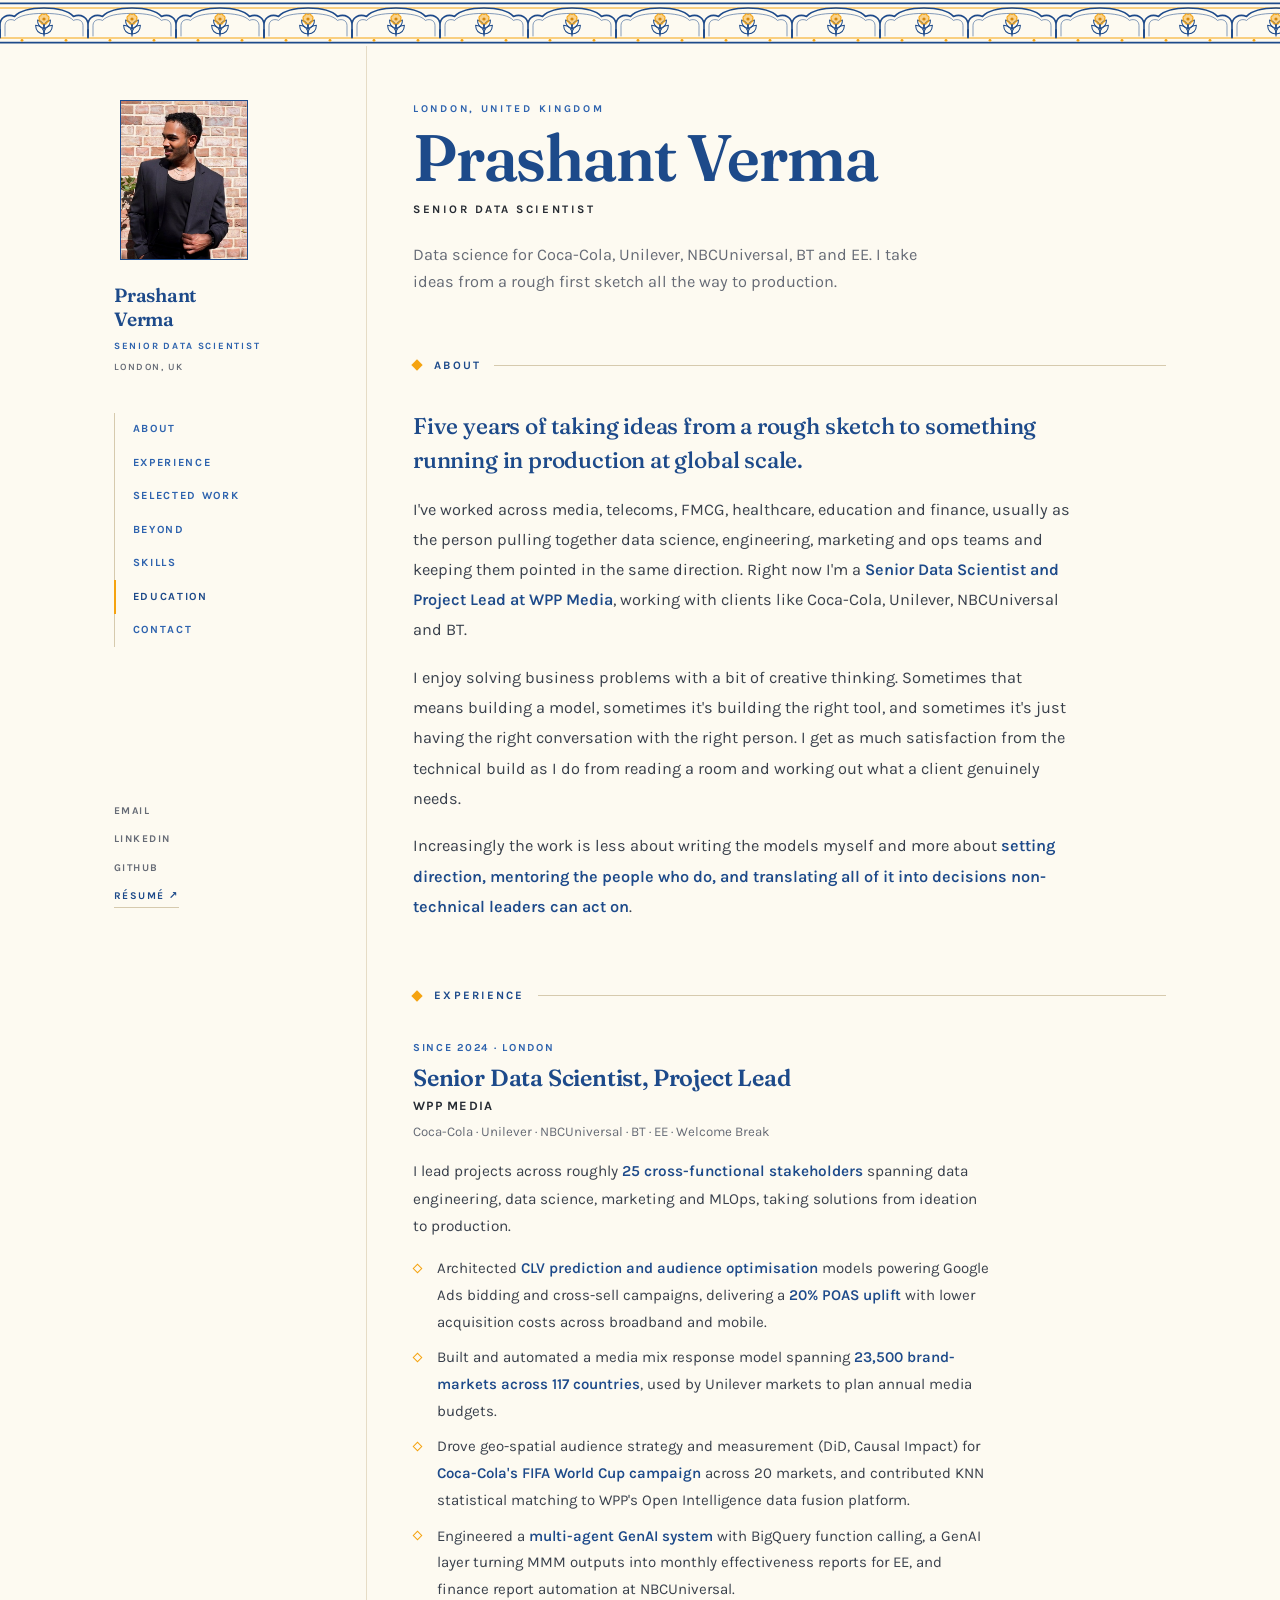
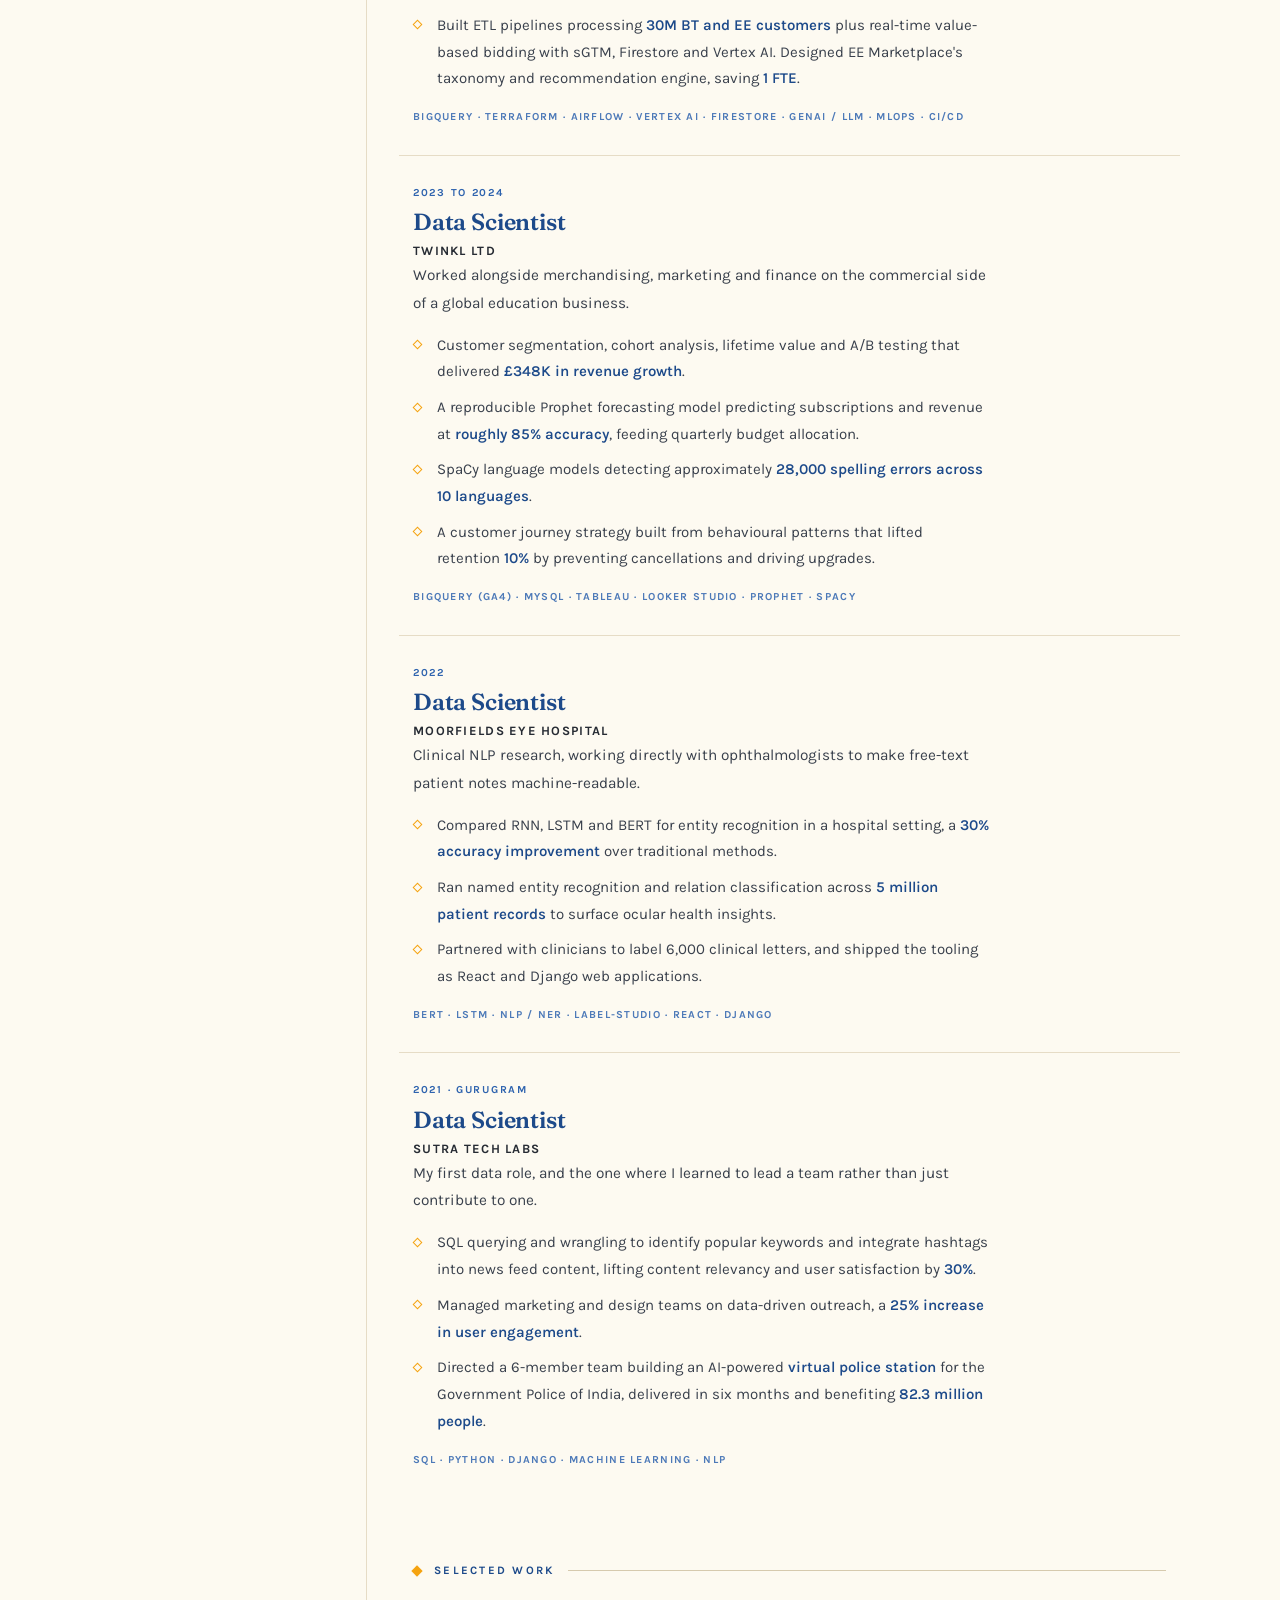
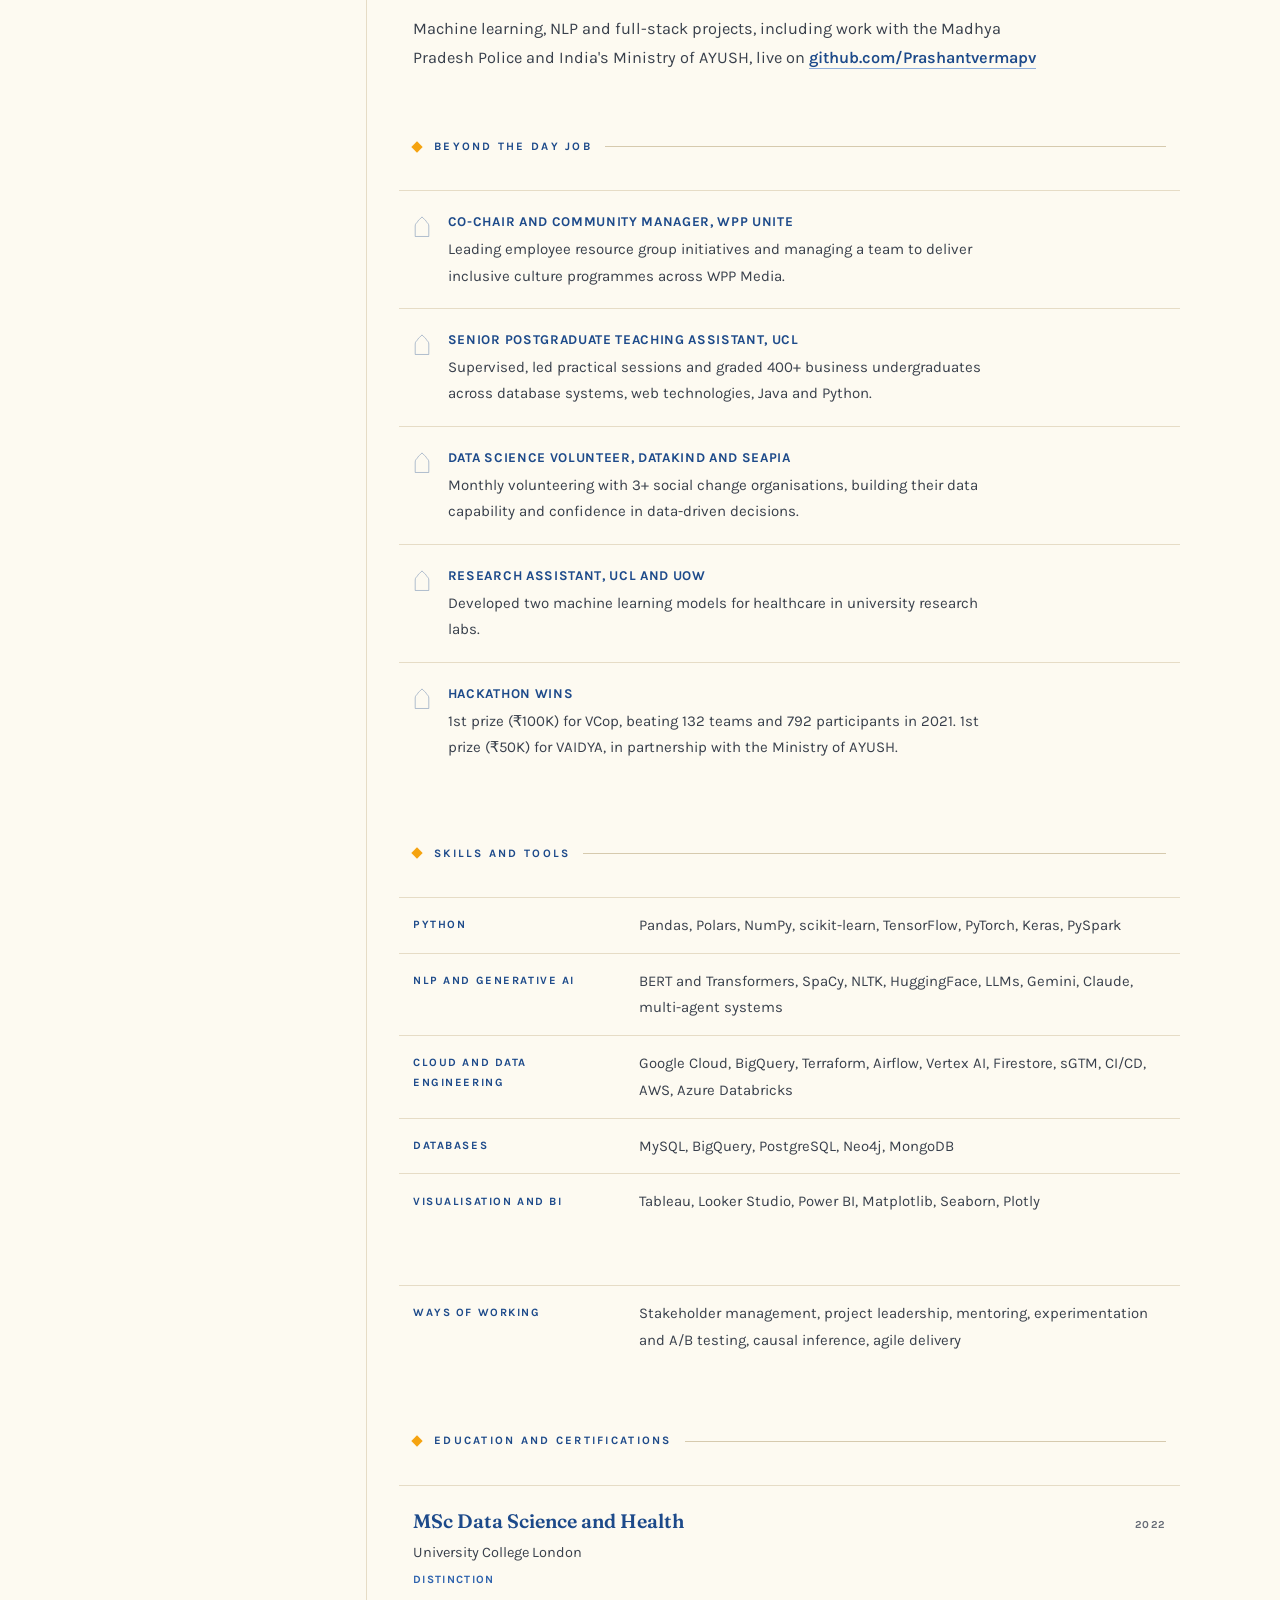
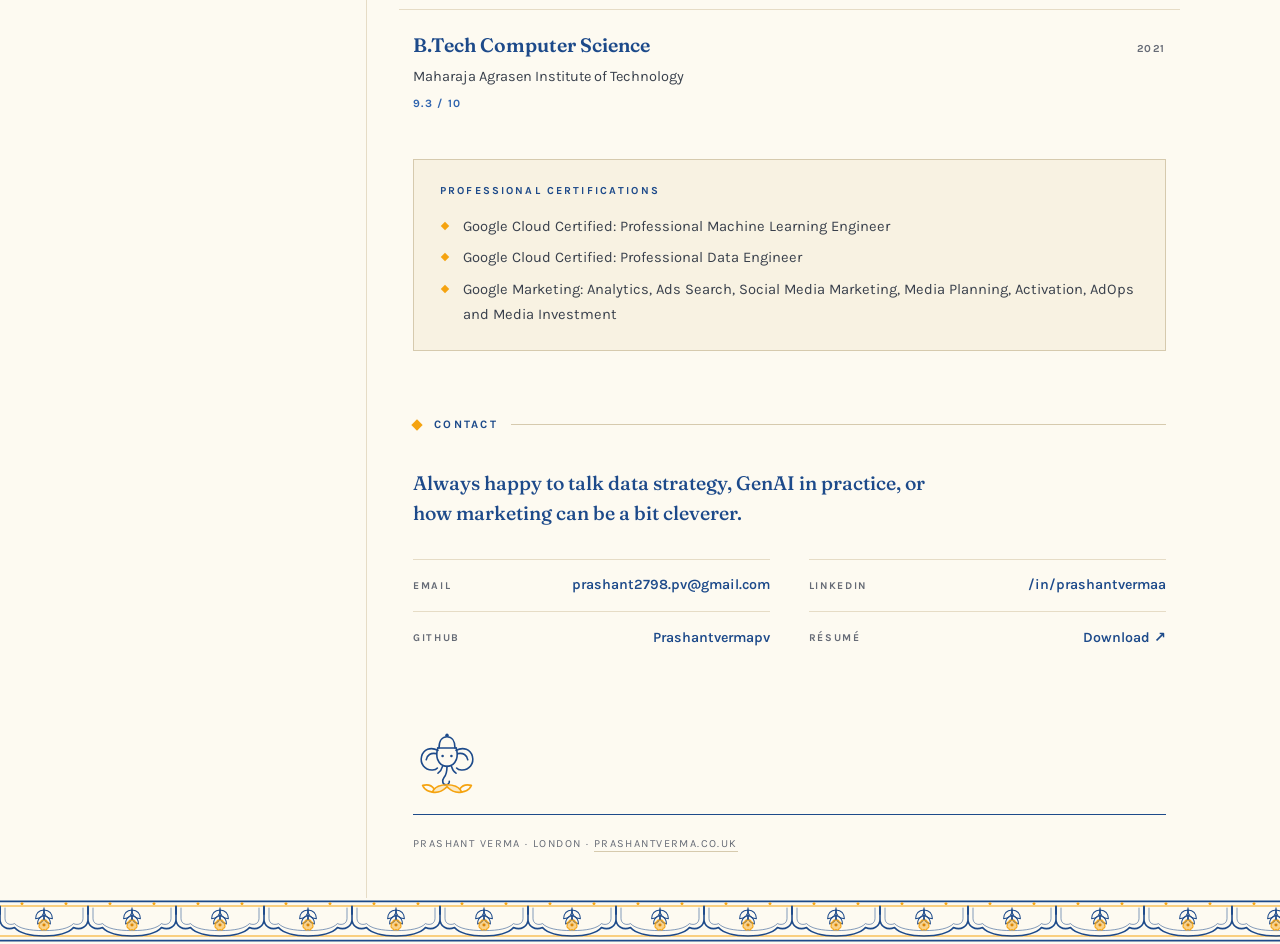
==== commit 83229b62: "Update résumé link in index.html" ====
--- a/index.html
+++ b/index.html
@@ -430,7 +430,7 @@
       <a href="mailto:prashant2798.pv@gmail.com">Email</a>
       <a href="https://linkedin.com/in/prashantvermaa" target="_blank" rel="noopener">LinkedIn</a>
       <a href="https://github.com/Prashantvermapv" target="_blank" rel="noopener">GitHub</a>
-      <a class="sb-res" href="https://drive.google.com/file/d/1RV49fVIUnyiu4KvgZ_evz-Sg7XkoLZ3u/view?usp=sharing" target="_blank" rel="noopener">Résumé ↗</a>
+      <a class="sb-res" href="https://drive.google.com/file/d/1QwGwLtvhFz5xvsEtPuu3sFUD4pf5P1sD/view?usp=sharing" target="_blank" rel="noopener">Résumé ↗</a>
     </div>
   </aside>
 
